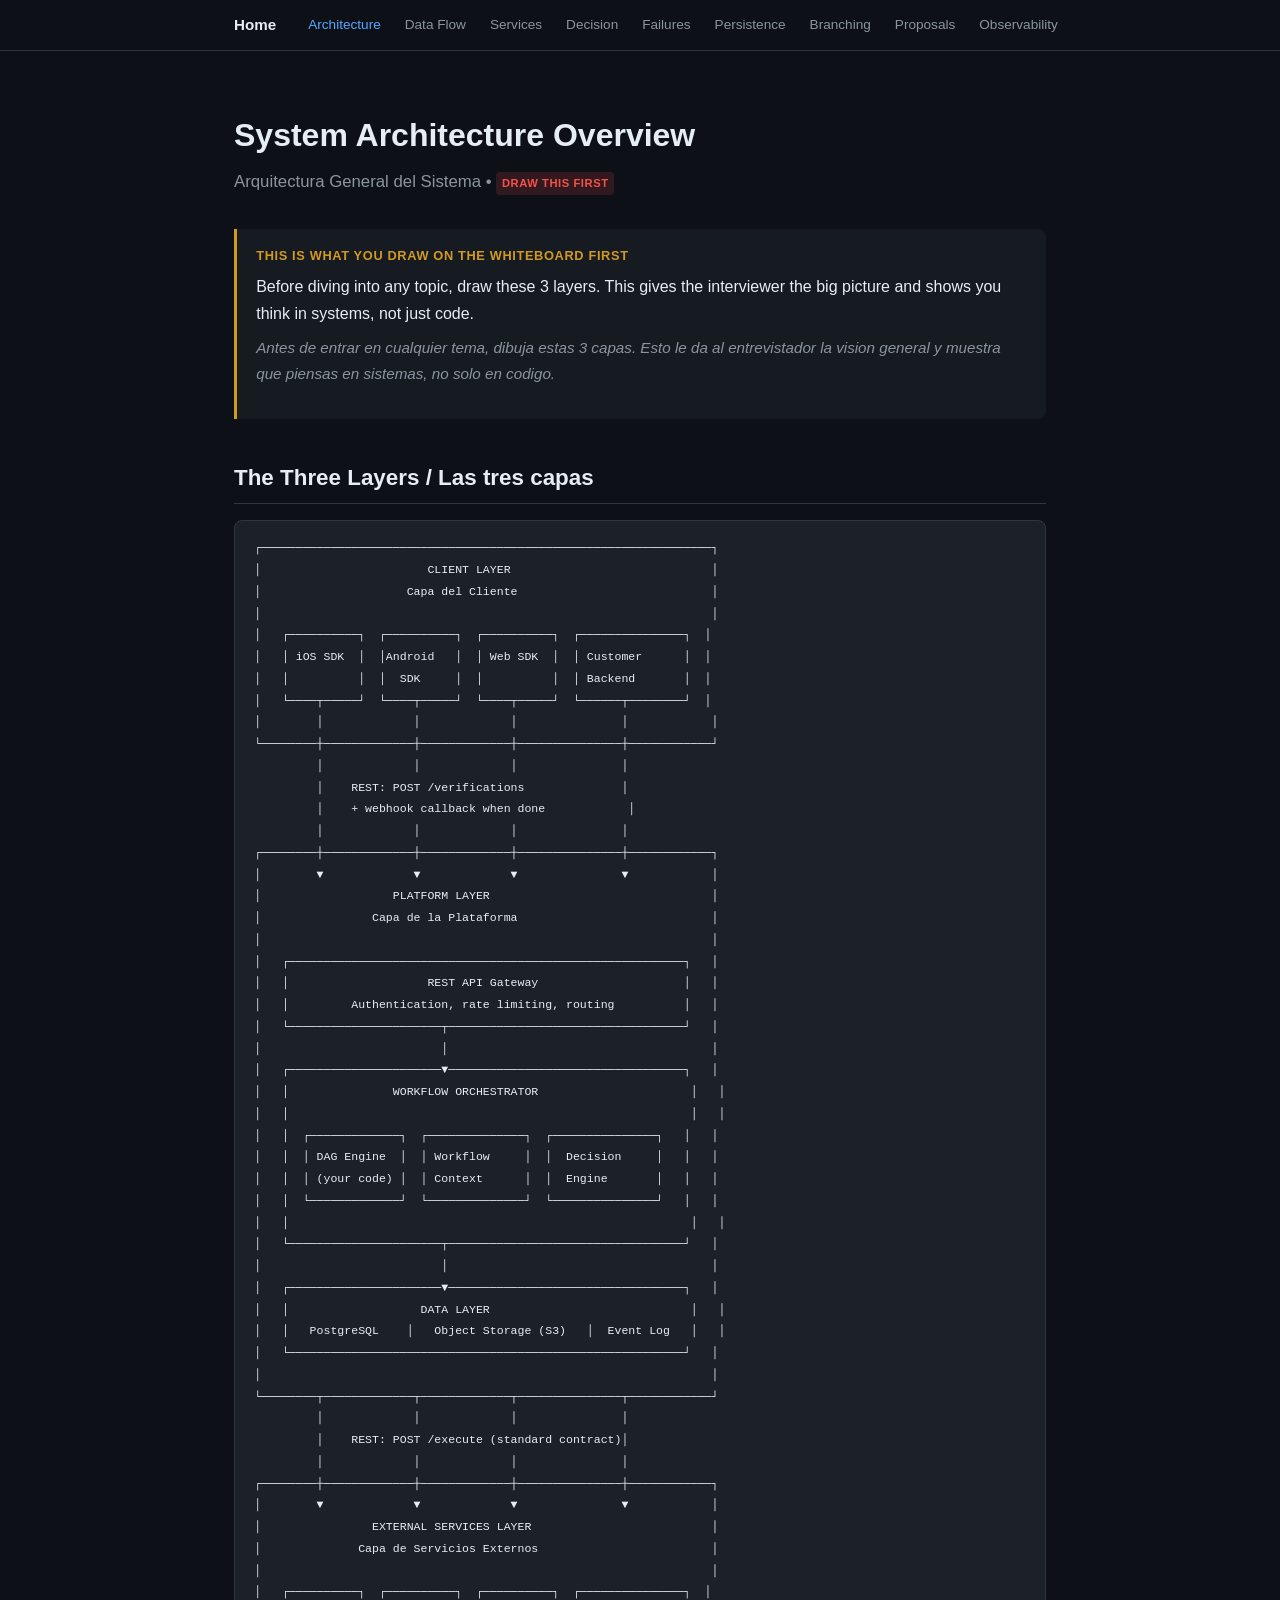
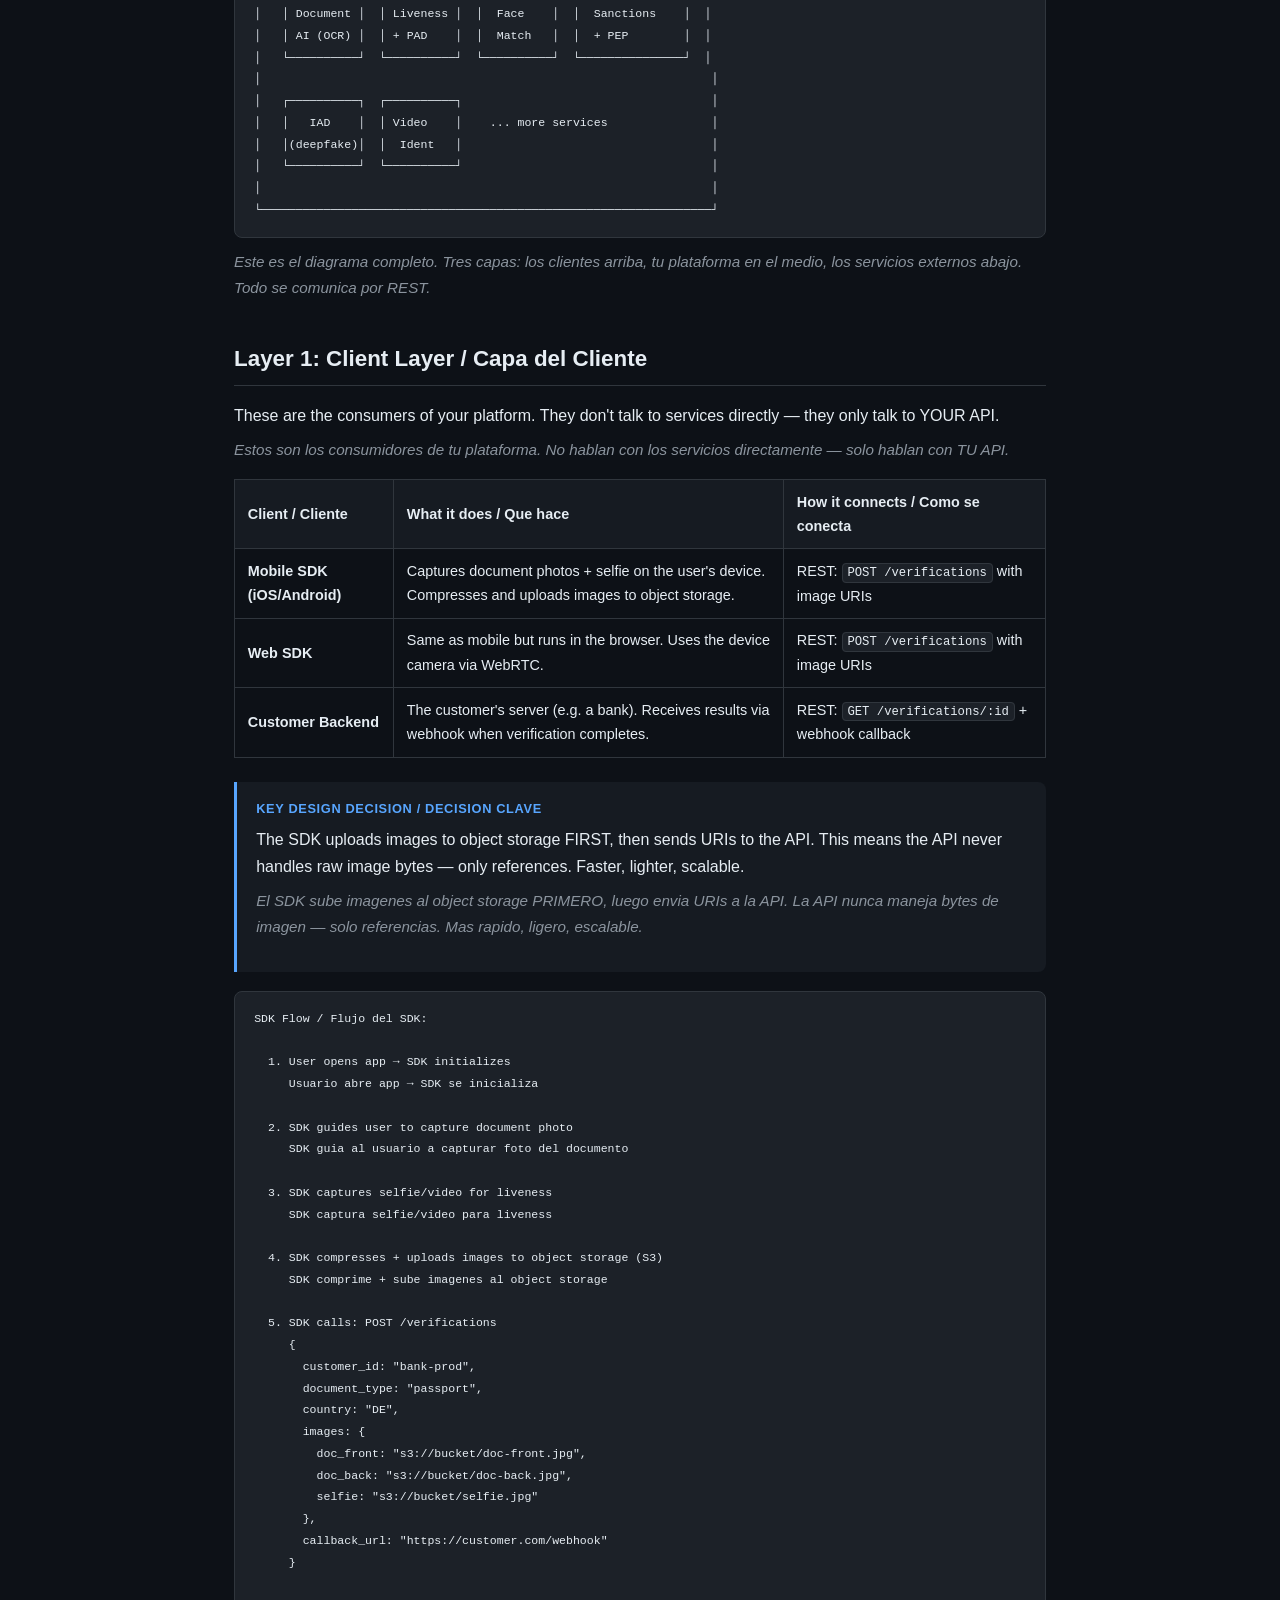
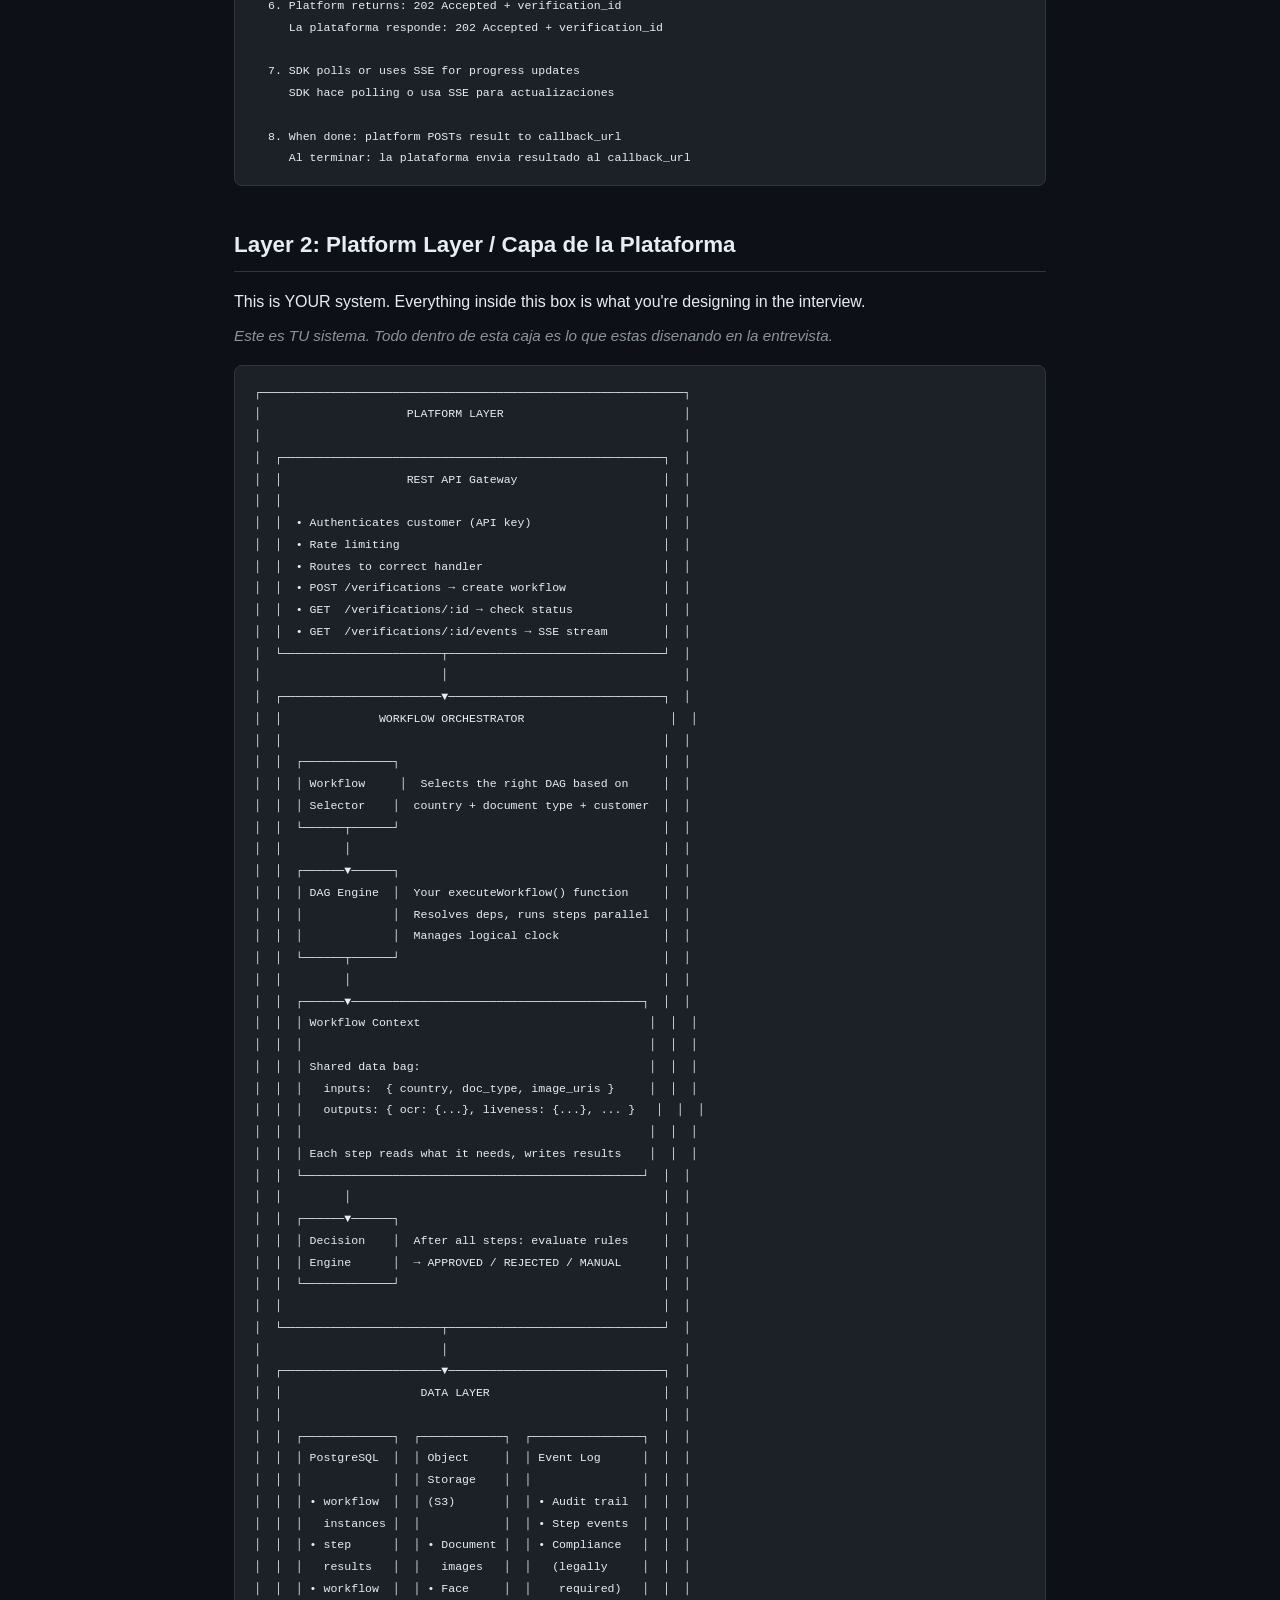
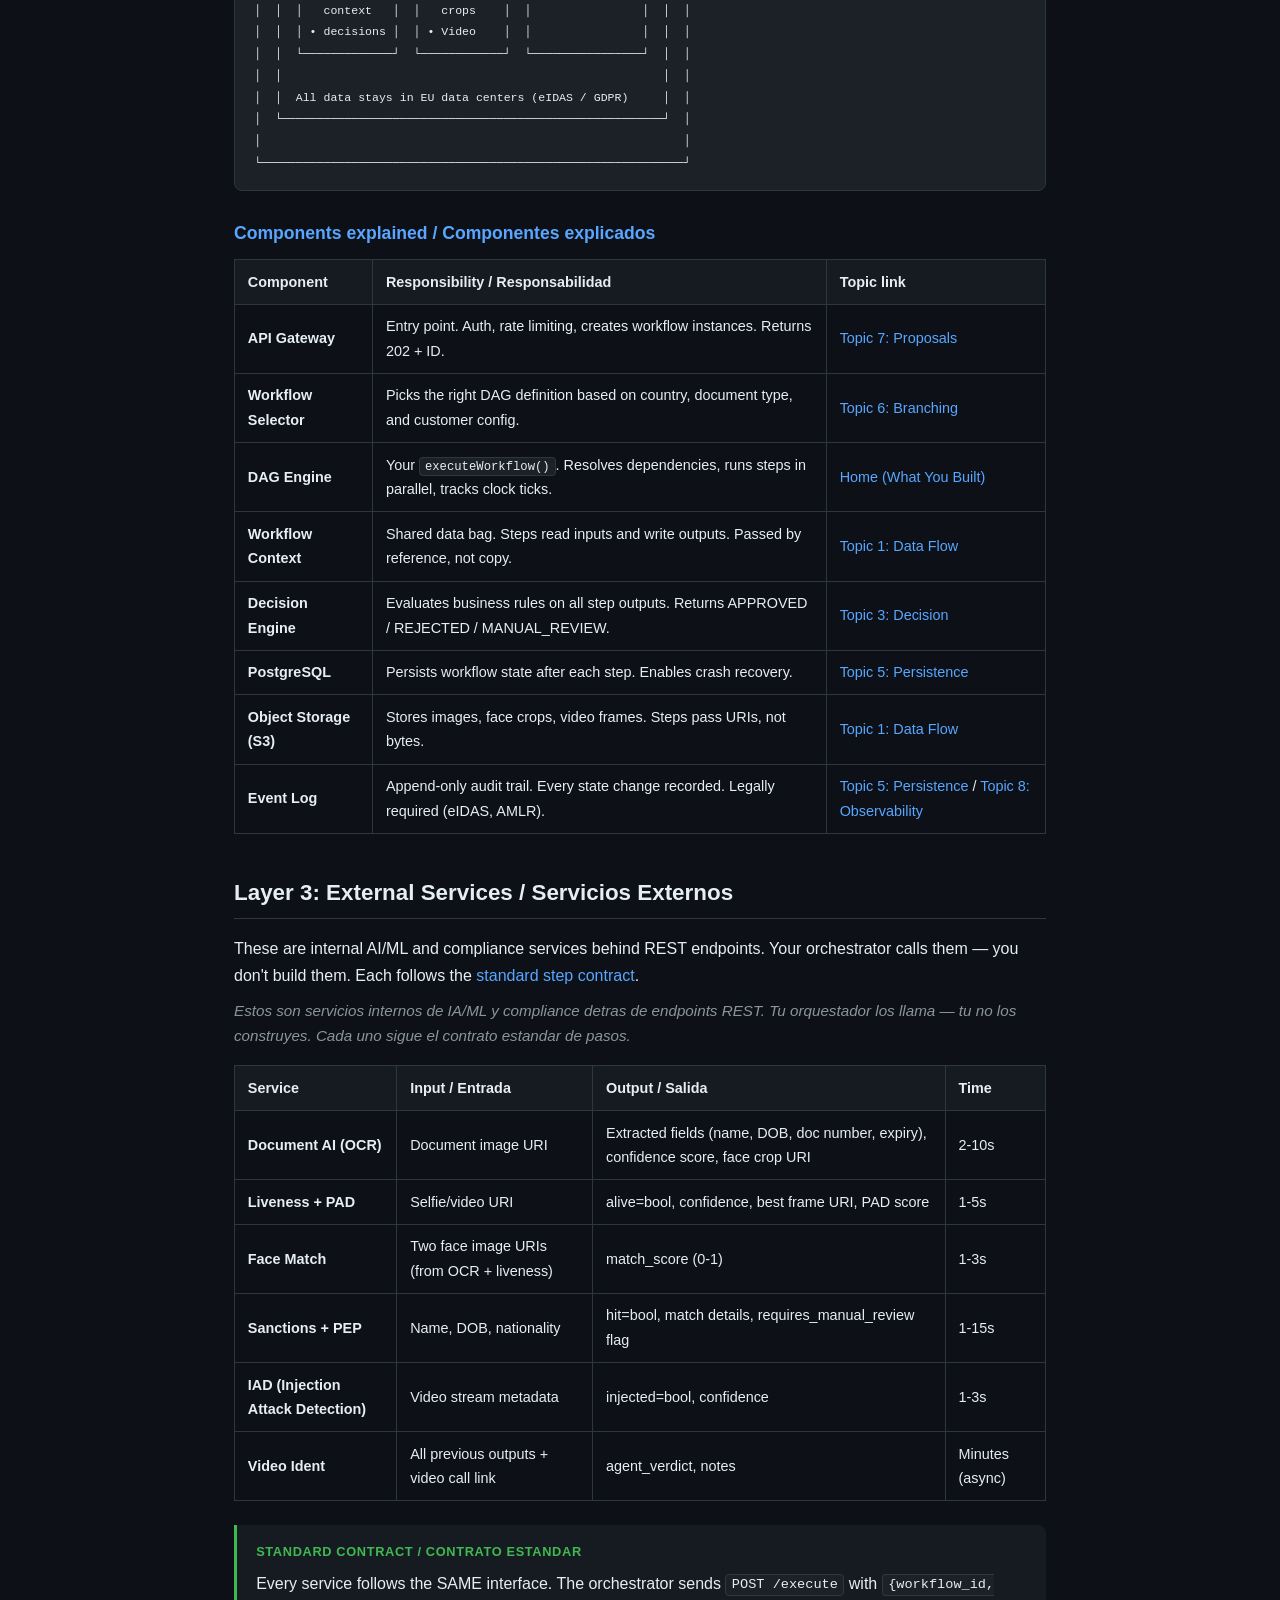
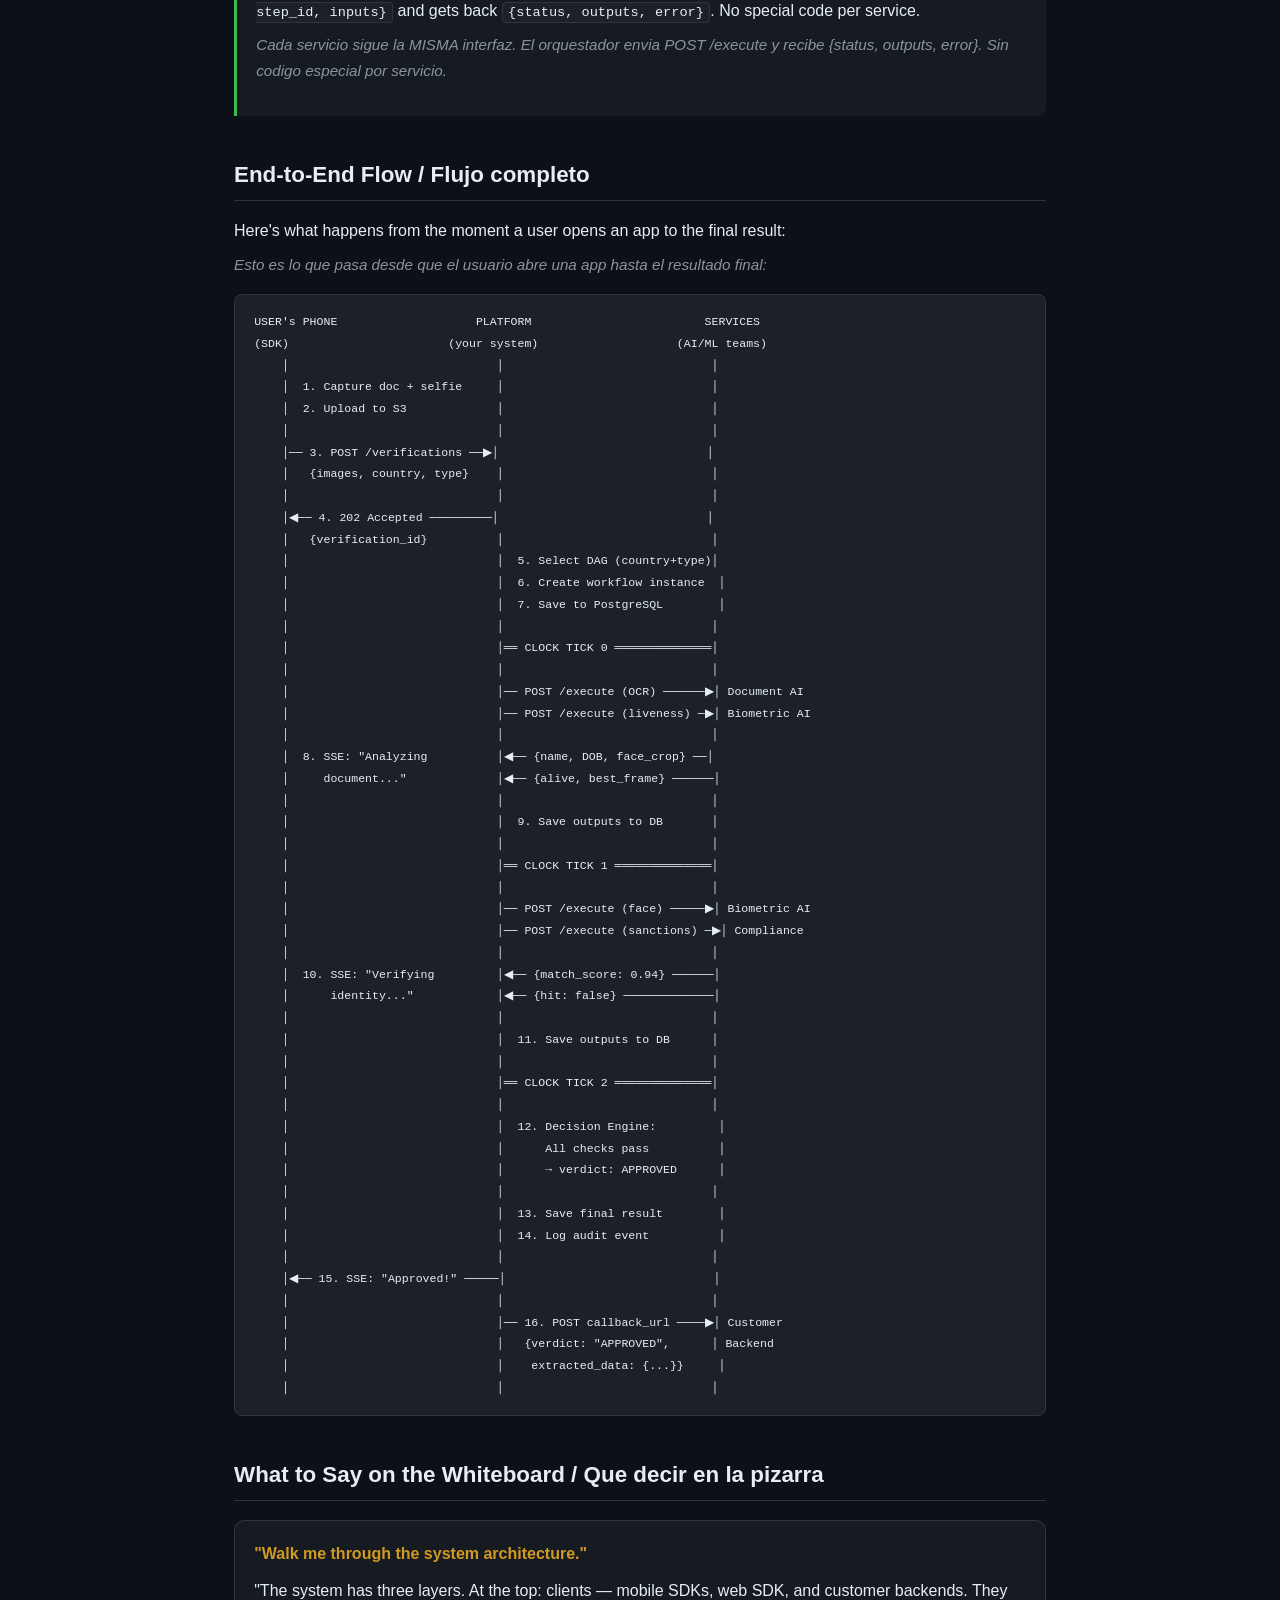
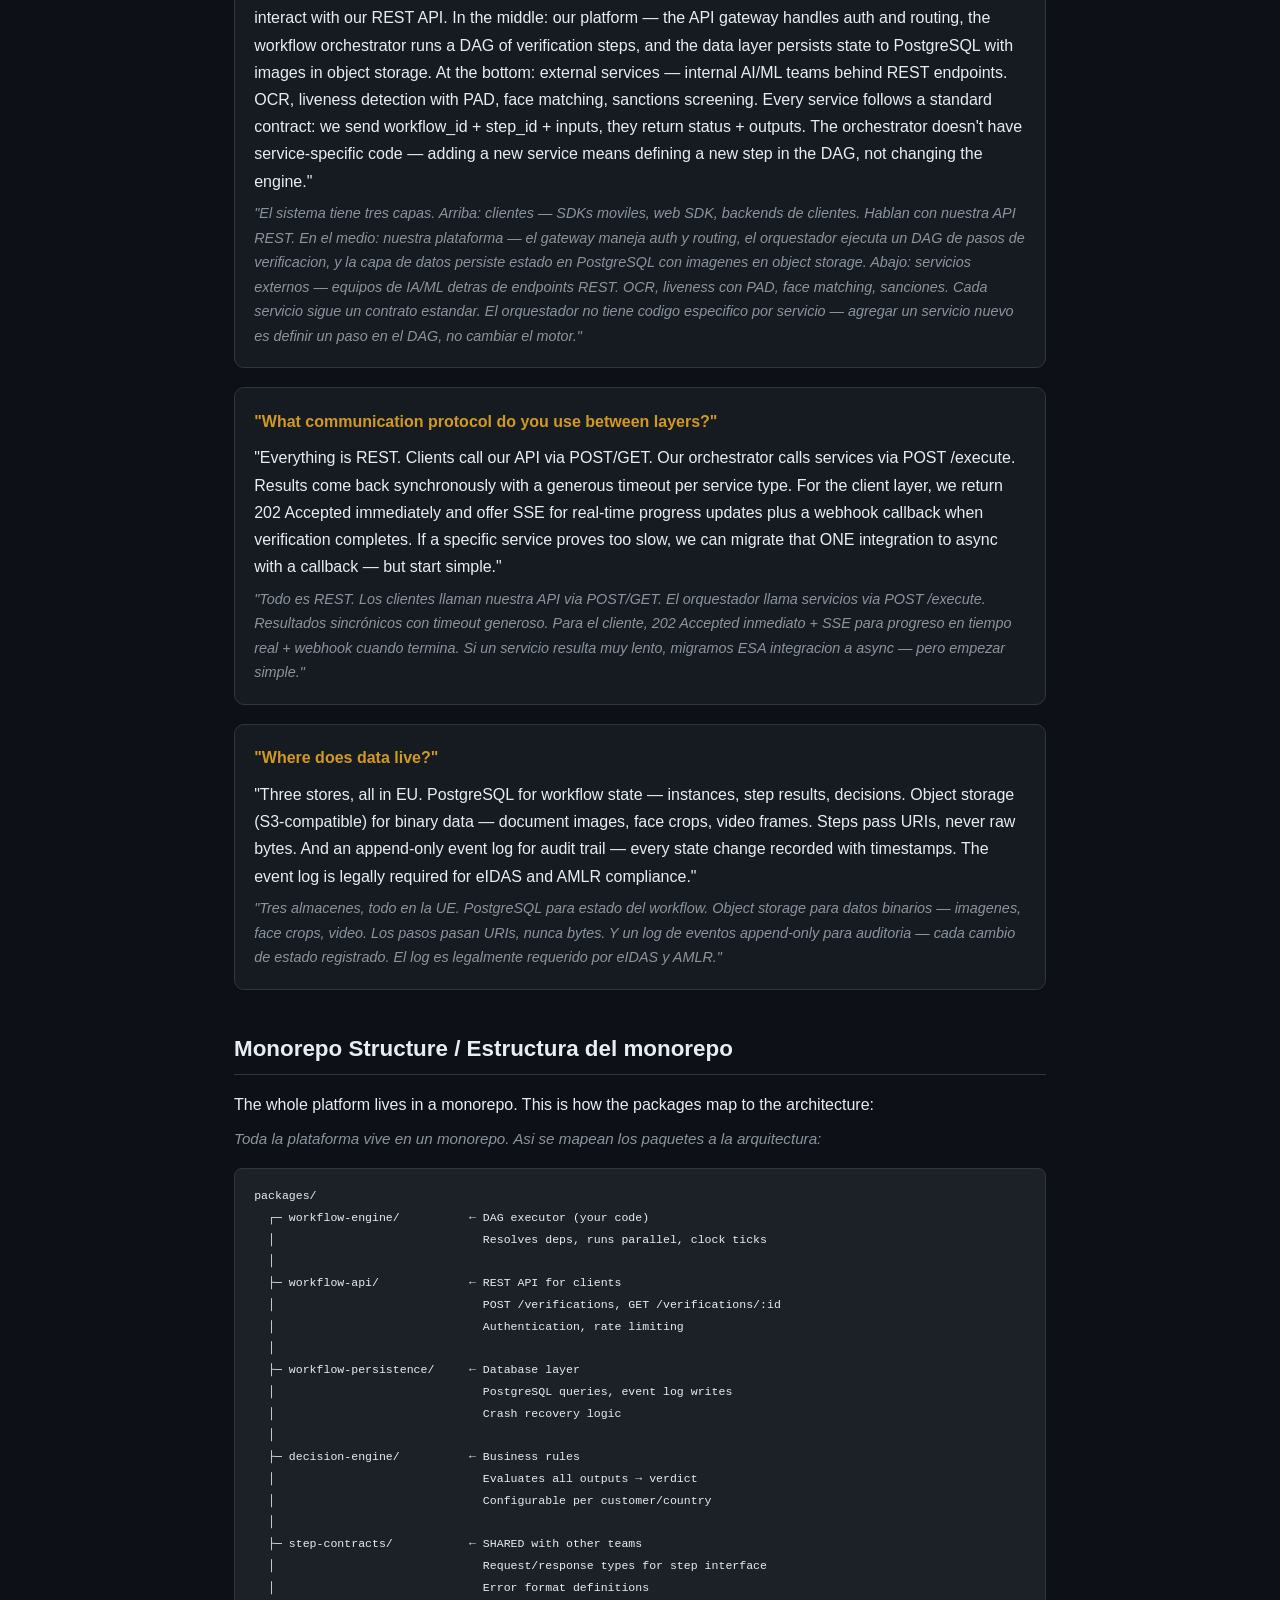
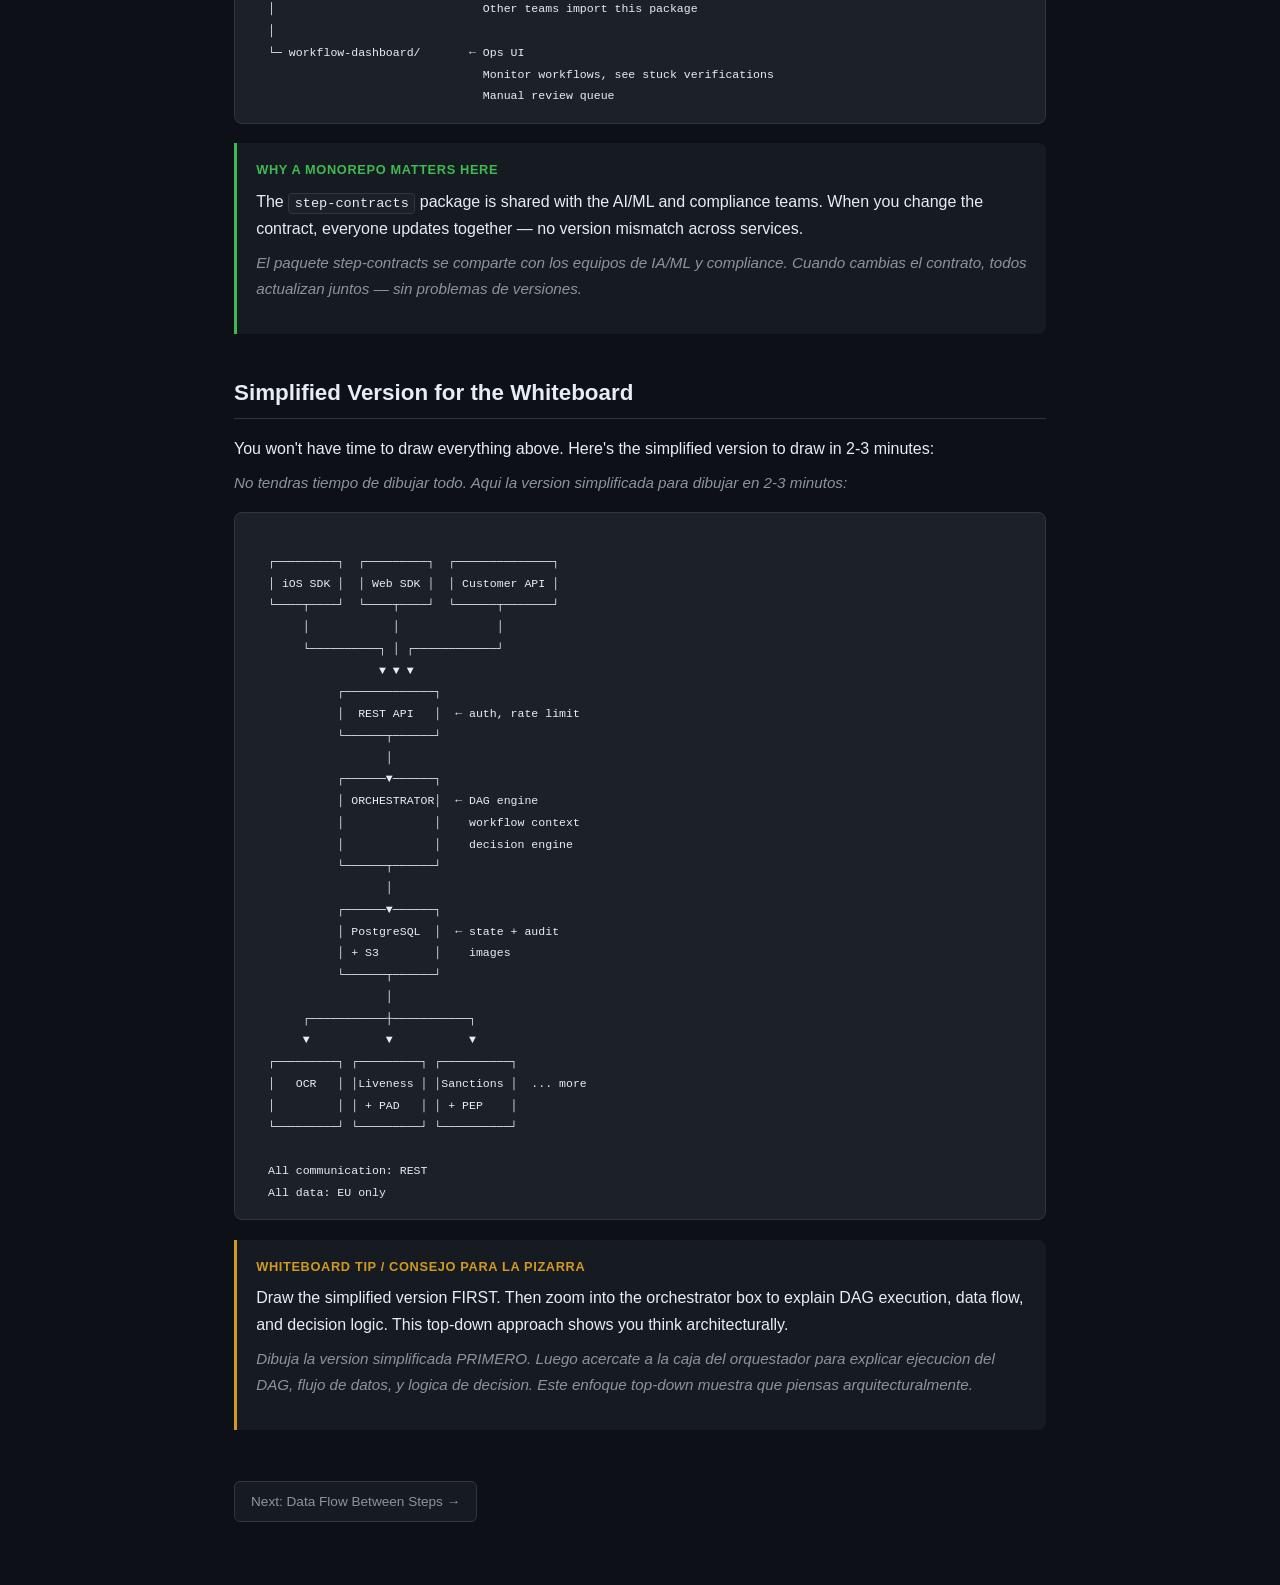
==== architecture.html @ 63bf3f3c "architecture" ====
<!DOCTYPE html>
<html lang="en">
<head>
  <meta charset="UTF-8">
  <meta name="viewport" content="width=device-width, initial-scale=1.0">
  <title>System Architecture — Interview Prep</title>
  <link rel="stylesheet" href="style.css">
</head>
<body>

<nav class="nav">
  <div class="nav-inner">
    <a href="index.html" class="brand">Home</a>
    <a href="architecture.html" class="active">Architecture</a>
    <a href="topic-1.html">Data Flow</a>
    <a href="topic-2.html">Services</a>
    <a href="topic-3.html">Decision</a>
    <a href="topic-4.html">Failures</a>
    <a href="topic-5.html">Persistence</a>
    <a href="topic-6.html">Branching</a>
    <a href="topic-7.html">Proposals</a>
    <a href="topic-8.html">Observability</a>
    <a href="topic-9.html">HTTP &amp; Comms</a>
  </div>
</nav>

<div class="container">

  <h1>System Architecture Overview</h1>
  <p class="subtitle">Arquitectura General del Sistema &bull; <span class="tag tag-high">Draw This First</span></p>

  <div class="callout warn">
    <div class="label">This is what you draw on the whiteboard FIRST</div>
    <p>Before diving into any topic, draw these 3 layers. This gives the interviewer the big picture and shows you think in systems, not just code.</p>
    <p class="es">Antes de entrar en cualquier tema, dibuja estas 3 capas. Esto le da al entrevistador la vision general y muestra que piensas en sistemas, no solo en codigo.</p>
  </div>

  <!-- ============ THE 3 LAYERS ============ -->
  <h2>The Three Layers / Las tres capas</h2>

<pre><code>┌─────────────────────────────────────────────────────────────────┐
│                        CLIENT LAYER                             │
│                     Capa del Cliente                            │
│                                                                 │
│   ┌──────────┐  ┌──────────┐  ┌──────────┐  ┌───────────────┐  │
│   │ iOS SDK  │  │Android   │  │ Web SDK  │  │ Customer      │  │
│   │          │  │  SDK     │  │          │  │ Backend       │  │
│   └────┬─────┘  └────┬─────┘  └────┬─────┘  └──────┬────────┘  │
│        │             │             │               │            │
└────────┼─────────────┼─────────────┼───────────────┼────────────┘
         │             │             │               │
         │    REST: POST /verifications              │
         │    + webhook callback when done            │
         │             │             │               │
┌────────┼─────────────┼─────────────┼───────────────┼────────────┐
│        ▼             ▼             ▼               ▼            │
│                   PLATFORM LAYER                                │
│                Capa de la Plataforma                            │
│                                                                 │
│   ┌─────────────────────────────────────────────────────────┐   │
│   │                    REST API Gateway                     │   │
│   │         Authentication, rate limiting, routing          │   │
│   └──────────────────────┬──────────────────────────────────┘   │
│                          │                                      │
│   ┌──────────────────────▼──────────────────────────────────┐   │
│   │               WORKFLOW ORCHESTRATOR                      │   │
│   │                                                          │   │
│   │  ┌─────────────┐  ┌──────────────┐  ┌───────────────┐   │   │
│   │  │ DAG Engine  │  │ Workflow     │  │  Decision     │   │   │
│   │  │ (your code) │  │ Context      │  │  Engine       │   │   │
│   │  └─────────────┘  └──────────────┘  └───────────────┘   │   │
│   │                                                          │   │
│   └──────────────────────┬──────────────────────────────────┘   │
│                          │                                      │
│   ┌──────────────────────▼──────────────────────────────────┐   │
│   │                   DATA LAYER                             │   │
│   │   PostgreSQL    │   Object Storage (S3)   │  Event Log   │   │
│   └─────────────────────────────────────────────────────────┘   │
│                                                                 │
└────────┬─────────────┬─────────────┬───────────────┬────────────┘
         │             │             │               │
         │    REST: POST /execute (standard contract)│
         │             │             │               │
┌────────┼─────────────┼─────────────┼───────────────┼────────────┐
│        ▼             ▼             ▼               ▼            │
│                EXTERNAL SERVICES LAYER                          │
│              Capa de Servicios Externos                         │
│                                                                 │
│   ┌──────────┐  ┌──────────┐  ┌──────────┐  ┌───────────────┐  │
│   │ Document │  │ Liveness │  │  Face    │  │  Sanctions    │  │
│   │ AI (OCR) │  │ + PAD    │  │  Match   │  │  + PEP        │  │
│   └──────────┘  └──────────┘  └──────────┘  └───────────────┘  │
│                                                                 │
│   ┌──────────┐  ┌──────────┐                                    │
│   │   IAD    │  │ Video    │    ... more services               │
│   │(deepfake)│  │  Ident   │                                    │
│   └──────────┘  └──────────┘                                    │
│                                                                 │
└─────────────────────────────────────────────────────────────────┘</code></pre>

  <p class="es">Este es el diagrama completo. Tres capas: los clientes arriba, tu plataforma en el medio, los servicios externos abajo. Todo se comunica por REST.</p>

  <!-- ============ CLIENT LAYER ============ -->
  <h2>Layer 1: Client Layer / Capa del Cliente</h2>

  <p>These are the consumers of your platform. They don't talk to services directly — they only talk to YOUR API.</p>
  <p class="es">Estos son los consumidores de tu plataforma. No hablan con los servicios directamente — solo hablan con TU API.</p>

  <table>
    <tr><th>Client / Cliente</th><th>What it does / Que hace</th><th>How it connects / Como se conecta</th></tr>
    <tr>
      <td><strong>Mobile SDK (iOS/Android)</strong></td>
      <td>Captures document photos + selfie on the user's device. Compresses and uploads images to object storage.</td>
      <td>REST: <code>POST /verifications</code> with image URIs</td>
    </tr>
    <tr>
      <td><strong>Web SDK</strong></td>
      <td>Same as mobile but runs in the browser. Uses the device camera via WebRTC.</td>
      <td>REST: <code>POST /verifications</code> with image URIs</td>
    </tr>
    <tr>
      <td><strong>Customer Backend</strong></td>
      <td>The customer's server (e.g. a bank). Receives results via webhook when verification completes.</td>
      <td>REST: <code>GET /verifications/:id</code> + webhook callback</td>
    </tr>
  </table>

  <div class="callout">
    <div class="label">Key design decision / Decision clave</div>
    <p>The SDK uploads images to object storage FIRST, then sends URIs to the API. This means the API never handles raw image bytes — only references. Faster, lighter, scalable.</p>
    <p class="es">El SDK sube imagenes al object storage PRIMERO, luego envia URIs a la API. La API nunca maneja bytes de imagen — solo referencias. Mas rapido, ligero, escalable.</p>
  </div>

<pre><code>SDK Flow / Flujo del SDK:

  1. User opens app → SDK initializes
     Usuario abre app → SDK se inicializa

  2. SDK guides user to capture document photo
     SDK guia al usuario a capturar foto del documento

  3. SDK captures selfie/video for liveness
     SDK captura selfie/video para liveness

  4. SDK compresses + uploads images to object storage (S3)
     SDK comprime + sube imagenes al object storage

  5. SDK calls: POST /verifications
     {
       customer_id: "bank-prod",
       document_type: "passport",
       country: "DE",
       images: {
         doc_front: "s3://bucket/doc-front.jpg",
         doc_back: "s3://bucket/doc-back.jpg",
         selfie: "s3://bucket/selfie.jpg"
       },
       callback_url: "https://customer.com/webhook"
     }

  6. Platform returns: 202 Accepted + verification_id
     La plataforma responde: 202 Accepted + verification_id

  7. SDK polls or uses SSE for progress updates
     SDK hace polling o usa SSE para actualizaciones

  8. When done: platform POSTs result to callback_url
     Al terminar: la plataforma envia resultado al callback_url</code></pre>

  <!-- ============ PLATFORM LAYER ============ -->
  <h2>Layer 2: Platform Layer / Capa de la Plataforma</h2>

  <p>This is YOUR system. Everything inside this box is what you're designing in the interview.</p>
  <p class="es">Este es TU sistema. Todo dentro de esta caja es lo que estas disenando en la entrevista.</p>

<pre><code>┌─────────────────────────────────────────────────────────────┐
│                     PLATFORM LAYER                          │
│                                                             │
│  ┌───────────────────────────────────────────────────────┐  │
│  │                  REST API Gateway                     │  │
│  │                                                       │  │
│  │  • Authenticates customer (API key)                   │  │
│  │  • Rate limiting                                      │  │
│  │  • Routes to correct handler                          │  │
│  │  • POST /verifications → create workflow              │  │
│  │  • GET  /verifications/:id → check status             │  │
│  │  • GET  /verifications/:id/events → SSE stream        │  │
│  └───────────────────────┬───────────────────────────────┘  │
│                          │                                  │
│  ┌───────────────────────▼───────────────────────────────┐  │
│  │              WORKFLOW ORCHESTRATOR                     │  │
│  │                                                       │  │
│  │  ┌─────────────┐                                      │  │
│  │  │ Workflow     │  Selects the right DAG based on     │  │
│  │  │ Selector    │  country + document type + customer  │  │
│  │  └──────┬──────┘                                      │  │
│  │         │                                             │  │
│  │  ┌──────▼──────┐                                      │  │
│  │  │ DAG Engine  │  Your executeWorkflow() function     │  │
│  │  │             │  Resolves deps, runs steps parallel  │  │
│  │  │             │  Manages logical clock               │  │
│  │  └──────┬──────┘                                      │  │
│  │         │                                             │  │
│  │  ┌──────▼──────────────────────────────────────────┐  │  │
│  │  │ Workflow Context                                 │  │  │
│  │  │                                                  │  │  │
│  │  │ Shared data bag:                                 │  │  │
│  │  │   inputs:  { country, doc_type, image_uris }     │  │  │
│  │  │   outputs: { ocr: {...}, liveness: {...}, ... }   │  │  │
│  │  │                                                  │  │  │
│  │  │ Each step reads what it needs, writes results    │  │  │
│  │  └─────────────────────────────────────────────────┘  │  │
│  │         │                                             │  │
│  │  ┌──────▼──────┐                                      │  │
│  │  │ Decision    │  After all steps: evaluate rules     │  │
│  │  │ Engine      │  → APPROVED / REJECTED / MANUAL      │  │
│  │  └─────────────┘                                      │  │
│  │                                                       │  │
│  └───────────────────────┬───────────────────────────────┘  │
│                          │                                  │
│  ┌───────────────────────▼───────────────────────────────┐  │
│  │                    DATA LAYER                         │  │
│  │                                                       │  │
│  │  ┌─────────────┐  ┌────────────┐  ┌────────────────┐  │  │
│  │  │ PostgreSQL  │  │ Object     │  │ Event Log      │  │  │
│  │  │             │  │ Storage    │  │                │  │  │
│  │  │ • workflow  │  │ (S3)       │  │ • Audit trail  │  │  │
│  │  │   instances │  │            │  │ • Step events  │  │  │
│  │  │ • step      │  │ • Document │  │ • Compliance   │  │  │
│  │  │   results   │  │   images   │  │   (legally     │  │  │
│  │  │ • workflow  │  │ • Face     │  │    required)   │  │  │
│  │  │   context   │  │   crops    │  │                │  │  │
│  │  │ • decisions │  │ • Video    │  │                │  │  │
│  │  └─────────────┘  └────────────┘  └────────────────┘  │  │
│  │                                                       │  │
│  │  All data stays in EU data centers (eIDAS / GDPR)     │  │
│  └───────────────────────────────────────────────────────┘  │
│                                                             │
└─────────────────────────────────────────────────────────────┘</code></pre>

  <h3>Components explained / Componentes explicados</h3>

  <table>
    <tr><th>Component</th><th>Responsibility / Responsabilidad</th><th>Topic link</th></tr>
    <tr>
      <td><strong>API Gateway</strong></td>
      <td>Entry point. Auth, rate limiting, creates workflow instances. Returns 202 + ID.</td>
      <td><a href="topic-7.html">Topic 7: Proposals</a></td>
    </tr>
    <tr>
      <td><strong>Workflow Selector</strong></td>
      <td>Picks the right DAG definition based on country, document type, and customer config.</td>
      <td><a href="topic-6.html">Topic 6: Branching</a></td>
    </tr>
    <tr>
      <td><strong>DAG Engine</strong></td>
      <td>Your <code>executeWorkflow()</code>. Resolves dependencies, runs steps in parallel, tracks clock ticks.</td>
      <td><a href="index.html">Home (What You Built)</a></td>
    </tr>
    <tr>
      <td><strong>Workflow Context</strong></td>
      <td>Shared data bag. Steps read inputs and write outputs. Passed by reference, not copy.</td>
      <td><a href="topic-1.html">Topic 1: Data Flow</a></td>
    </tr>
    <tr>
      <td><strong>Decision Engine</strong></td>
      <td>Evaluates business rules on all step outputs. Returns APPROVED / REJECTED / MANUAL_REVIEW.</td>
      <td><a href="topic-3.html">Topic 3: Decision</a></td>
    </tr>
    <tr>
      <td><strong>PostgreSQL</strong></td>
      <td>Persists workflow state after each step. Enables crash recovery.</td>
      <td><a href="topic-5.html">Topic 5: Persistence</a></td>
    </tr>
    <tr>
      <td><strong>Object Storage (S3)</strong></td>
      <td>Stores images, face crops, video frames. Steps pass URIs, not bytes.</td>
      <td><a href="topic-1.html">Topic 1: Data Flow</a></td>
    </tr>
    <tr>
      <td><strong>Event Log</strong></td>
      <td>Append-only audit trail. Every state change recorded. Legally required (eIDAS, AMLR).</td>
      <td><a href="topic-5.html">Topic 5: Persistence</a> / <a href="topic-8.html">Topic 8: Observability</a></td>
    </tr>
  </table>

  <!-- ============ EXTERNAL SERVICES ============ -->
  <h2>Layer 3: External Services / Servicios Externos</h2>

  <p>These are internal AI/ML and compliance services behind REST endpoints. Your orchestrator calls them — you don't build them. Each follows the <a href="topic-7.html">standard step contract</a>.</p>
  <p class="es">Estos son servicios internos de IA/ML y compliance detras de endpoints REST. Tu orquestador los llama — tu no los construyes. Cada uno sigue el contrato estandar de pasos.</p>

  <table>
    <tr><th>Service</th><th>Input / Entrada</th><th>Output / Salida</th><th>Time</th></tr>
    <tr>
      <td><strong>Document AI (OCR)</strong></td>
      <td>Document image URI</td>
      <td>Extracted fields (name, DOB, doc number, expiry), confidence score, face crop URI</td>
      <td>2-10s</td>
    </tr>
    <tr>
      <td><strong>Liveness + PAD</strong></td>
      <td>Selfie/video URI</td>
      <td>alive=bool, confidence, best frame URI, PAD score</td>
      <td>1-5s</td>
    </tr>
    <tr>
      <td><strong>Face Match</strong></td>
      <td>Two face image URIs (from OCR + liveness)</td>
      <td>match_score (0-1)</td>
      <td>1-3s</td>
    </tr>
    <tr>
      <td><strong>Sanctions + PEP</strong></td>
      <td>Name, DOB, nationality</td>
      <td>hit=bool, match details, requires_manual_review flag</td>
      <td>1-15s</td>
    </tr>
    <tr>
      <td><strong>IAD (Injection Attack Detection)</strong></td>
      <td>Video stream metadata</td>
      <td>injected=bool, confidence</td>
      <td>1-3s</td>
    </tr>
    <tr>
      <td><strong>Video Ident</strong></td>
      <td>All previous outputs + video call link</td>
      <td>agent_verdict, notes</td>
      <td>Minutes (async)</td>
    </tr>
  </table>

  <div class="callout success">
    <div class="label">Standard contract / Contrato estandar</div>
    <p>Every service follows the SAME interface. The orchestrator sends <code>POST /execute</code> with <code>{workflow_id, step_id, inputs}</code> and gets back <code>{status, outputs, error}</code>. No special code per service.</p>
    <p class="es">Cada servicio sigue la MISMA interfaz. El orquestador envia POST /execute y recibe {status, outputs, error}. Sin codigo especial por servicio.</p>
  </div>

  <!-- ============ END-TO-END FLOW ============ -->
  <h2>End-to-End Flow / Flujo completo</h2>

  <p>Here's what happens from the moment a user opens an app to the final result:</p>
  <p class="es">Esto es lo que pasa desde que el usuario abre una app hasta el resultado final:</p>

<pre><code>USER's PHONE                    PLATFORM                         SERVICES
(SDK)                       (your system)                    (AI/ML teams)
    │                              │                              │
    │  1. Capture doc + selfie     │                              │
    │  2. Upload to S3             │                              │
    │                              │                              │
    │── 3. POST /verifications ──▶│                              │
    │   {images, country, type}    │                              │
    │                              │                              │
    │◀── 4. 202 Accepted ─────────│                              │
    │   {verification_id}          │                              │
    │                              │  5. Select DAG (country+type)│
    │                              │  6. Create workflow instance  │
    │                              │  7. Save to PostgreSQL        │
    │                              │                              │
    │                              │══ CLOCK TICK 0 ══════════════│
    │                              │                              │
    │                              │── POST /execute (OCR) ──────▶│ Document AI
    │                              │── POST /execute (liveness) ─▶│ Biometric AI
    │                              │                              │
    │  8. SSE: "Analyzing          │◀── {name, DOB, face_crop} ──│
    │     document..."             │◀── {alive, best_frame} ──────│
    │                              │                              │
    │                              │  9. Save outputs to DB       │
    │                              │                              │
    │                              │══ CLOCK TICK 1 ══════════════│
    │                              │                              │
    │                              │── POST /execute (face) ─────▶│ Biometric AI
    │                              │── POST /execute (sanctions) ─▶│ Compliance
    │                              │                              │
    │  10. SSE: "Verifying         │◀── {match_score: 0.94} ──────│
    │      identity..."            │◀── {hit: false} ─────────────│
    │                              │                              │
    │                              │  11. Save outputs to DB      │
    │                              │                              │
    │                              │══ CLOCK TICK 2 ══════════════│
    │                              │                              │
    │                              │  12. Decision Engine:         │
    │                              │      All checks pass          │
    │                              │      → verdict: APPROVED      │
    │                              │                              │
    │                              │  13. Save final result        │
    │                              │  14. Log audit event          │
    │                              │                              │
    │◀── 15. SSE: "Approved!" ─────│                              │
    │                              │                              │
    │                              │── 16. POST callback_url ────▶│ Customer
    │                              │   {verdict: "APPROVED",      │ Backend
    │                              │    extracted_data: {...}}     │
    │                              │                              │</code></pre>

  <!-- ============ WHAT TO SAY ============ -->
  <h2>What to Say on the Whiteboard / Que decir en la pizarra</h2>

  <div class="qa">
    <div class="question">"Walk me through the system architecture."</div>
    <div class="answer">"The system has three layers. At the top: clients — mobile SDKs, web SDK, and customer backends. They interact with our REST API. In the middle: our platform — the API gateway handles auth and routing, the workflow orchestrator runs a DAG of verification steps, and the data layer persists state to PostgreSQL with images in object storage. At the bottom: external services — internal AI/ML teams behind REST endpoints. OCR, liveness detection with PAD, face matching, sanctions screening. Every service follows a standard contract: we send workflow_id + step_id + inputs, they return status + outputs. The orchestrator doesn't have service-specific code — adding a new service means defining a new step in the DAG, not changing the engine."</div>
    <div class="answer-es">"El sistema tiene tres capas. Arriba: clientes — SDKs moviles, web SDK, backends de clientes. Hablan con nuestra API REST. En el medio: nuestra plataforma — el gateway maneja auth y routing, el orquestador ejecuta un DAG de pasos de verificacion, y la capa de datos persiste estado en PostgreSQL con imagenes en object storage. Abajo: servicios externos — equipos de IA/ML detras de endpoints REST. OCR, liveness con PAD, face matching, sanciones. Cada servicio sigue un contrato estandar. El orquestador no tiene codigo especifico por servicio — agregar un servicio nuevo es definir un paso en el DAG, no cambiar el motor."</div>
  </div>

  <div class="qa">
    <div class="question">"What communication protocol do you use between layers?"</div>
    <div class="answer">"Everything is REST. Clients call our API via POST/GET. Our orchestrator calls services via POST /execute. Results come back synchronously with a generous timeout per service type. For the client layer, we return 202 Accepted immediately and offer SSE for real-time progress updates plus a webhook callback when verification completes. If a specific service proves too slow, we can migrate that ONE integration to async with a callback — but start simple."</div>
    <div class="answer-es">"Todo es REST. Los clientes llaman nuestra API via POST/GET. El orquestador llama servicios via POST /execute. Resultados sincrónicos con timeout generoso. Para el cliente, 202 Accepted inmediato + SSE para progreso en tiempo real + webhook cuando termina. Si un servicio resulta muy lento, migramos ESA integracion a async — pero empezar simple."</div>
  </div>

  <div class="qa">
    <div class="question">"Where does data live?"</div>
    <div class="answer">"Three stores, all in EU. PostgreSQL for workflow state — instances, step results, decisions. Object storage (S3-compatible) for binary data — document images, face crops, video frames. Steps pass URIs, never raw bytes. And an append-only event log for audit trail — every state change recorded with timestamps. The event log is legally required for eIDAS and AMLR compliance."</div>
    <div class="answer-es">"Tres almacenes, todo en la UE. PostgreSQL para estado del workflow. Object storage para datos binarios — imagenes, face crops, video. Los pasos pasan URIs, nunca bytes. Y un log de eventos append-only para auditoria — cada cambio de estado registrado. El log es legalmente requerido por eIDAS y AMLR."</div>
  </div>

  <!-- ============ MONOREPO ============ -->
  <h2>Monorepo Structure / Estructura del monorepo</h2>

  <p>The whole platform lives in a monorepo. This is how the packages map to the architecture:</p>
  <p class="es">Toda la plataforma vive en un monorepo. Asi se mapean los paquetes a la arquitectura:</p>

<pre><code>packages/
  ┌─ workflow-engine/          ← DAG executor (your code)
  │                              Resolves deps, runs parallel, clock ticks
  │
  ├─ workflow-api/             ← REST API for clients
  │                              POST /verifications, GET /verifications/:id
  │                              Authentication, rate limiting
  │
  ├─ workflow-persistence/     ← Database layer
  │                              PostgreSQL queries, event log writes
  │                              Crash recovery logic
  │
  ├─ decision-engine/          ← Business rules
  │                              Evaluates all outputs → verdict
  │                              Configurable per customer/country
  │
  ├─ step-contracts/           ← SHARED with other teams
  │                              Request/response types for step interface
  │                              Error format definitions
  │                              Other teams import this package
  │
  └─ workflow-dashboard/       ← Ops UI
                                 Monitor workflows, see stuck verifications
                                 Manual review queue</code></pre>

  <div class="callout success">
    <div class="label">Why a monorepo matters here</div>
    <p>The <code>step-contracts</code> package is shared with the AI/ML and compliance teams. When you change the contract, everyone updates together — no version mismatch across services.</p>
    <p class="es">El paquete step-contracts se comparte con los equipos de IA/ML y compliance. Cuando cambias el contrato, todos actualizan juntos — sin problemas de versiones.</p>
  </div>

  <!-- ============ SIMPLIFIED WHITEBOARD VERSION ============ -->
  <h2>Simplified Version for the Whiteboard</h2>

  <p>You won't have time to draw everything above. Here's the simplified version to draw in 2-3 minutes:</p>
  <p class="es">No tendras tiempo de dibujar todo. Aqui la version simplificada para dibujar en 2-3 minutos:</p>

<pre><code>
  ┌─────────┐  ┌─────────┐  ┌──────────────┐
  │ iOS SDK │  │ Web SDK │  │ Customer API │
  └────┬────┘  └────┬────┘  └──────┬───────┘
       │            │              │
       └──────────┐ │ ┌────────────┘
                  ▼ ▼ ▼
            ┌─────────────┐
            │  REST API   │  ← auth, rate limit
            └──────┬──────┘
                   │
            ┌──────▼──────┐
            │ ORCHESTRATOR│  ← DAG engine
            │             │    workflow context
            │             │    decision engine
            └──────┬──────┘
                   │
            ┌──────▼──────┐
            │ PostgreSQL  │  ← state + audit
            │ + S3        │    images
            └──────┬──────┘
                   │
       ┌───────────┼───────────┐
       ▼           ▼           ▼
  ┌─────────┐ ┌─────────┐ ┌──────────┐
  │   OCR   │ │Liveness │ │Sanctions │  ... more
  │         │ │ + PAD   │ │ + PEP    │
  └─────────┘ └─────────┘ └──────────┘

  All communication: REST
  All data: EU only
</code></pre>

  <div class="callout warn">
    <div class="label">Whiteboard tip / Consejo para la pizarra</div>
    <p>Draw the simplified version FIRST. Then zoom into the orchestrator box to explain DAG execution, data flow, and decision logic. This top-down approach shows you think architecturally.</p>
    <p class="es">Dibuja la version simplificada PRIMERO. Luego acercate a la caja del orquestador para explicar ejecucion del DAG, flujo de datos, y logica de decision. Este enfoque top-down muestra que piensas arquitecturalmente.</p>
  </div>

  <a href="topic-1.html" class="back-top">Next: Data Flow Between Steps &rarr;</a>

</div>
</body>
</html>
---- style.css ----
/* ---- Reset & Base ---- */
*, *::before, *::after { box-sizing: border-box; margin: 0; padding: 0; }

:root {
  --bg: #0d1117;
  --surface: #161b22;
  --border: #30363d;
  --text: #e6edf3;
  --text-muted: #8b949e;
  --accent: #58a6ff;
  --accent-hover: #79c0ff;
  --green: #3fb950;
  --orange: #d29922;
  --red: #f85149;
  --purple: #bc8cff;
  --code-bg: #1c2128;
  --tag-high: #f85149;
  --tag-med: #d29922;
  --tag-low: #58a6ff;
}

html { scroll-behavior: smooth; }

body {
  font-family: -apple-system, BlinkMacSystemFont, 'Segoe UI', Helvetica, Arial, sans-serif;
  background: var(--bg);
  color: var(--text);
  line-height: 1.7;
  font-size: 16px;
}

/* ---- Layout ---- */
.container {
  max-width: 860px;
  margin: 0 auto;
  padding: 2rem 1.5rem 4rem;
}

/* ---- Navigation ---- */
.nav {
  position: sticky;
  top: 0;
  background: var(--bg);
  border-bottom: 1px solid var(--border);
  padding: 0.75rem 0;
  z-index: 100;
  margin-bottom: 2rem;
}
.nav-inner {
  max-width: 860px;
  margin: 0 auto;
  padding: 0 1.5rem;
  display: flex;
  align-items: center;
  gap: 1.5rem;
  overflow-x: auto;
}
.nav a {
  color: var(--text-muted);
  text-decoration: none;
  font-size: 0.85rem;
  white-space: nowrap;
  transition: color 0.2s;
}
.nav a:hover, .nav a.active { color: var(--accent); }
.nav .brand {
  color: var(--text);
  font-weight: 700;
  font-size: 0.95rem;
  margin-right: 0.5rem;
}

/* ---- Typography ---- */
h1 {
  font-size: 2rem;
  font-weight: 700;
  margin-bottom: 0.5rem;
  color: var(--text);
  line-height: 1.3;
}
h2 {
  font-size: 1.4rem;
  font-weight: 600;
  margin-top: 2.5rem;
  margin-bottom: 1rem;
  padding-bottom: 0.4rem;
  border-bottom: 1px solid var(--border);
  color: var(--text);
}
h3 {
  font-size: 1.1rem;
  font-weight: 600;
  margin-top: 1.8rem;
  margin-bottom: 0.6rem;
  color: var(--accent);
}

p { margin-bottom: 1rem; }

.subtitle {
  color: var(--text-muted);
  font-size: 1.05rem;
  margin-bottom: 2rem;
}

.es {
  color: var(--text-muted);
  font-style: italic;
  font-size: 0.95rem;
  margin-top: -0.5rem;
  margin-bottom: 1rem;
}

strong { color: var(--text); font-weight: 600; }
em { color: var(--text-muted); }

a { color: var(--accent); text-decoration: none; }
a:hover { color: var(--accent-hover); text-decoration: underline; }

/* ---- Code blocks ---- */
pre {
  background: var(--code-bg);
  border: 1px solid var(--border);
  border-radius: 8px;
  padding: 1rem 1.2rem;
  overflow-x: auto;
  margin-bottom: 1.2rem;
  font-size: 0.85rem;
  line-height: 1.6;
}
code {
  font-family: 'SF Mono', 'Fira Code', 'Consolas', monospace;
  font-size: 0.85em;
}
p code, li code, td code {
  background: var(--code-bg);
  padding: 0.15em 0.4em;
  border-radius: 4px;
  border: 1px solid var(--border);
}

/* ---- Lists ---- */
ul, ol {
  margin-bottom: 1rem;
  padding-left: 1.5rem;
}
li { margin-bottom: 0.4rem; }

/* ---- Tables ---- */
table {
  width: 100%;
  border-collapse: collapse;
  margin-bottom: 1.5rem;
  font-size: 0.9rem;
}
th, td {
  padding: 0.6rem 0.8rem;
  border: 1px solid var(--border);
  text-align: left;
}
th {
  background: var(--surface);
  font-weight: 600;
  color: var(--text);
}
td { background: var(--bg); }

/* ---- Cards (topic grid) ---- */
.topic-grid {
  display: grid;
  grid-template-columns: 1fr 1fr;
  gap: 1rem;
  margin: 1.5rem 0;
}
.topic-card {
  background: var(--surface);
  border: 1px solid var(--border);
  border-radius: 10px;
  padding: 1.2rem;
  transition: border-color 0.2s, transform 0.15s;
  text-decoration: none;
  color: var(--text);
  display: block;
}
.topic-card:hover {
  border-color: var(--accent);
  transform: translateY(-2px);
  text-decoration: none;
}
.topic-card .number {
  font-size: 0.75rem;
  color: var(--text-muted);
  text-transform: uppercase;
  letter-spacing: 0.05em;
  margin-bottom: 0.3rem;
}
.topic-card .title {
  font-weight: 600;
  font-size: 1rem;
  margin-bottom: 0.3rem;
}
.topic-card .title-es {
  color: var(--text-muted);
  font-size: 0.85rem;
  font-style: italic;
}
.tag {
  display: inline-block;
  font-size: 0.7rem;
  font-weight: 600;
  padding: 0.15em 0.5em;
  border-radius: 4px;
  text-transform: uppercase;
  letter-spacing: 0.05em;
  margin-top: 0.5rem;
}
.tag-high { background: rgba(248,81,73,0.15); color: var(--tag-high); }
.tag-med  { background: rgba(210,153,34,0.15); color: var(--tag-med); }
.tag-low  { background: rgba(88,166,255,0.15); color: var(--tag-low); }

/* ---- Callout boxes ---- */
.callout {
  border-left: 3px solid var(--accent);
  background: var(--surface);
  padding: 1rem 1.2rem;
  border-radius: 0 8px 8px 0;
  margin-bottom: 1.2rem;
}
.callout.warn {
  border-left-color: var(--orange);
}
.callout.success {
  border-left-color: var(--green);
}
.callout .label {
  font-weight: 600;
  font-size: 0.8rem;
  text-transform: uppercase;
  letter-spacing: 0.05em;
  margin-bottom: 0.4rem;
}
.callout.warn .label { color: var(--orange); }
.callout.success .label { color: var(--green); }
.callout .label { color: var(--accent); }

/* ---- Timeline (whiteboard plan) ---- */
.timeline {
  position: relative;
  padding-left: 2rem;
  margin: 1.5rem 0;
}
.timeline::before {
  content: '';
  position: absolute;
  left: 0.5rem;
  top: 0;
  bottom: 0;
  width: 2px;
  background: var(--border);
}
.timeline-item {
  position: relative;
  margin-bottom: 1.2rem;
  padding-left: 1rem;
}
.timeline-item::before {
  content: '';
  position: absolute;
  left: -1.75rem;
  top: 0.5rem;
  width: 10px;
  height: 10px;
  border-radius: 50%;
  background: var(--accent);
  border: 2px solid var(--bg);
}
.timeline-item .time {
  font-size: 0.8rem;
  color: var(--accent);
  font-weight: 600;
}
.timeline-item .desc {
  font-size: 0.95rem;
}
.timeline-item .desc-es {
  font-size: 0.85rem;
  color: var(--text-muted);
  font-style: italic;
}

/* ---- Interview Q&A ---- */
.qa {
  background: var(--surface);
  border: 1px solid var(--border);
  border-radius: 10px;
  padding: 1.2rem;
  margin: 1.2rem 0;
}
.qa .question {
  font-weight: 600;
  color: var(--orange);
  margin-bottom: 0.6rem;
}
.qa .answer { margin-bottom: 0.4rem; }
.qa .answer-es {
  color: var(--text-muted);
  font-style: italic;
  font-size: 0.9rem;
}

/* ---- Back to top ---- */
.back-top {
  display: inline-block;
  margin-top: 2rem;
  padding: 0.5rem 1rem;
  background: var(--surface);
  border: 1px solid var(--border);
  border-radius: 6px;
  color: var(--text-muted);
  font-size: 0.85rem;
  transition: border-color 0.2s;
}
.back-top:hover { border-color: var(--accent); color: var(--accent); text-decoration: none; }

/* ---- Responsive ---- */
@media (max-width: 600px) {
  .topic-grid { grid-template-columns: 1fr; }
  h1 { font-size: 1.6rem; }
  pre { font-size: 0.78rem; padding: 0.8rem; }
  .nav-inner { gap: 1rem; }
}
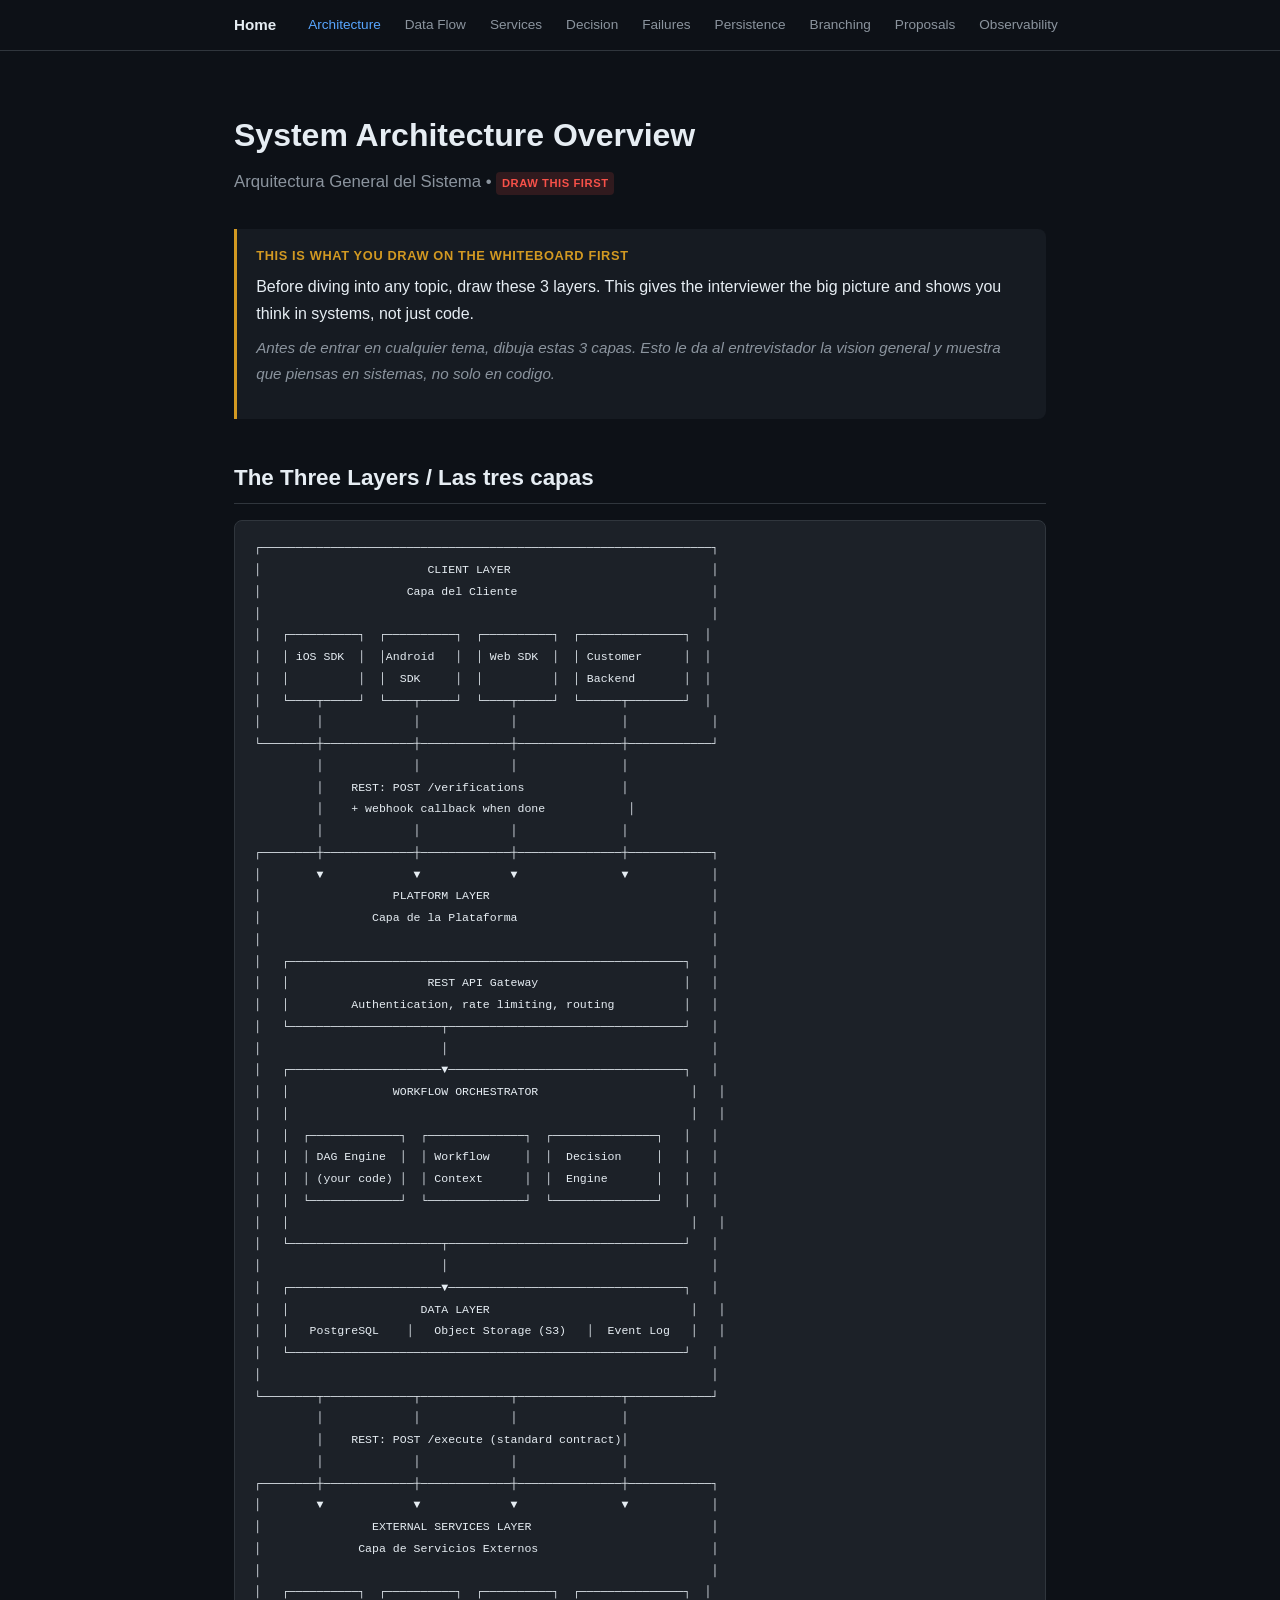
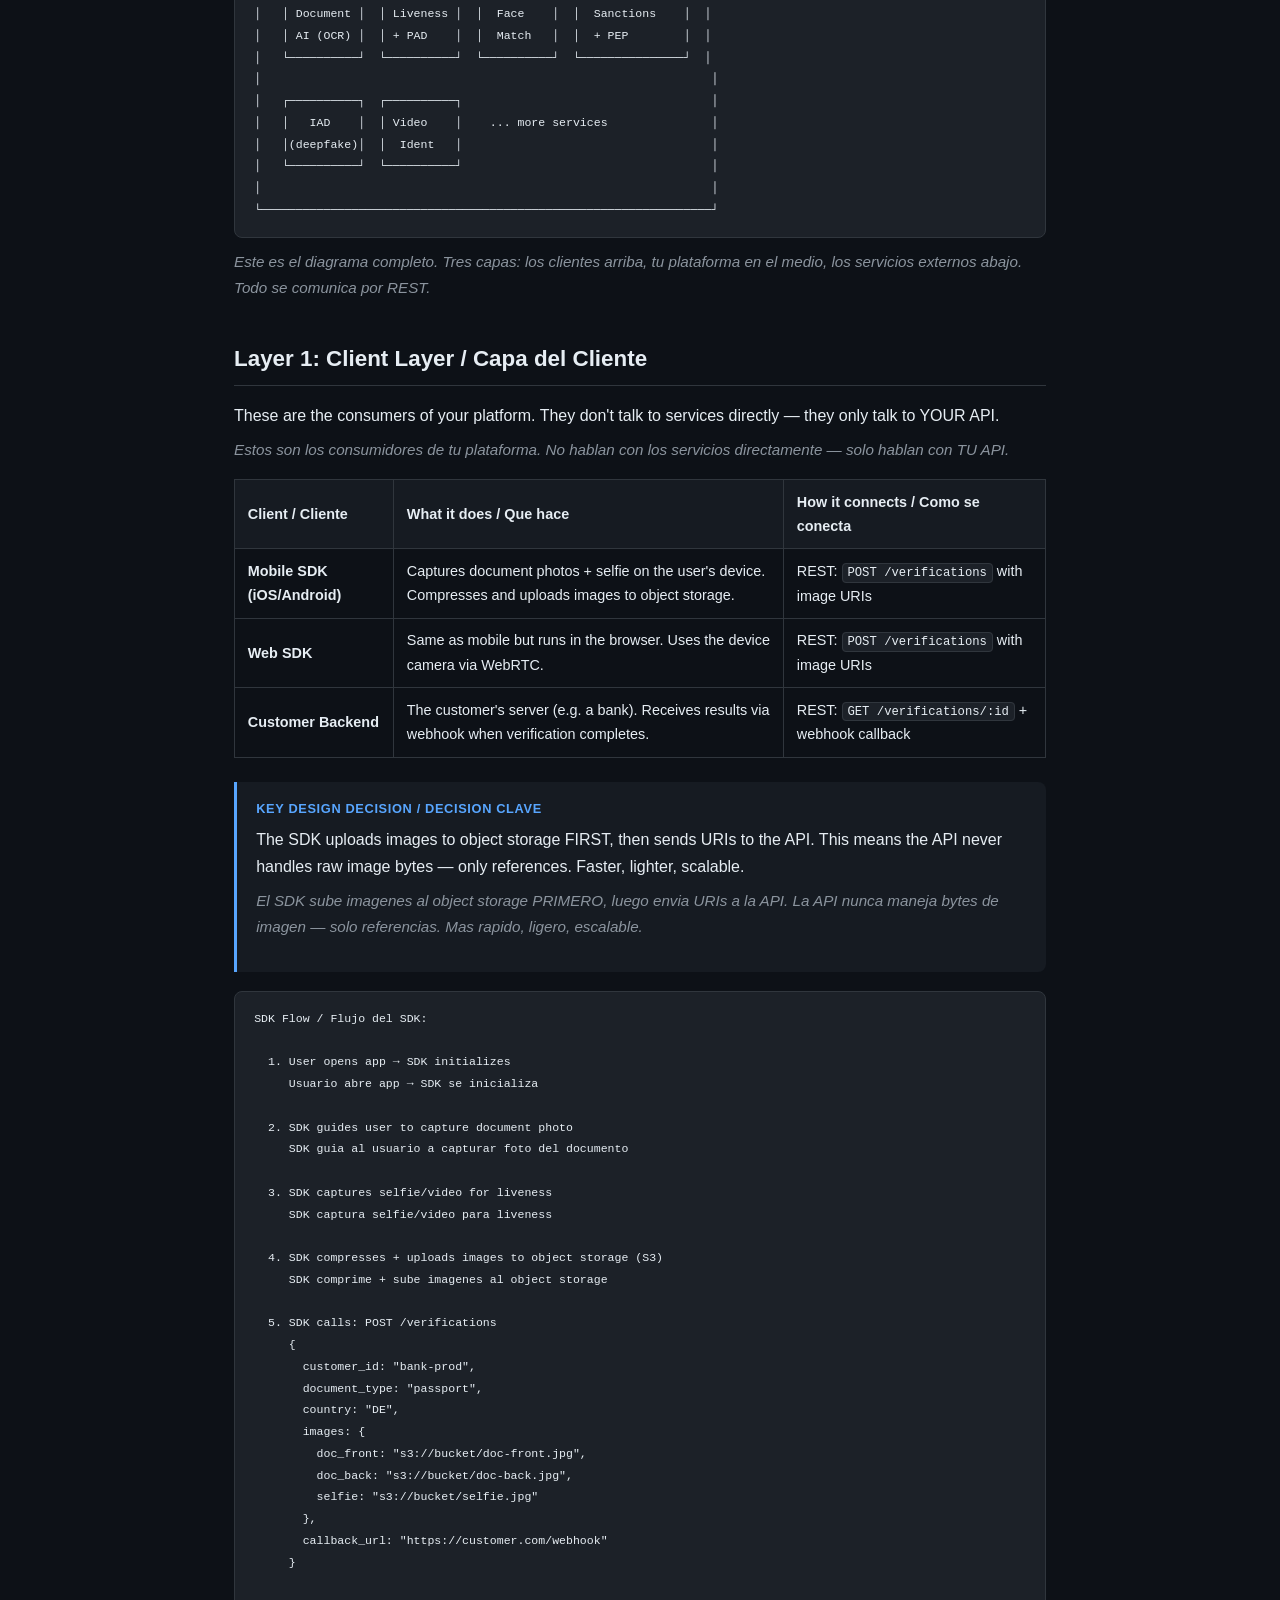
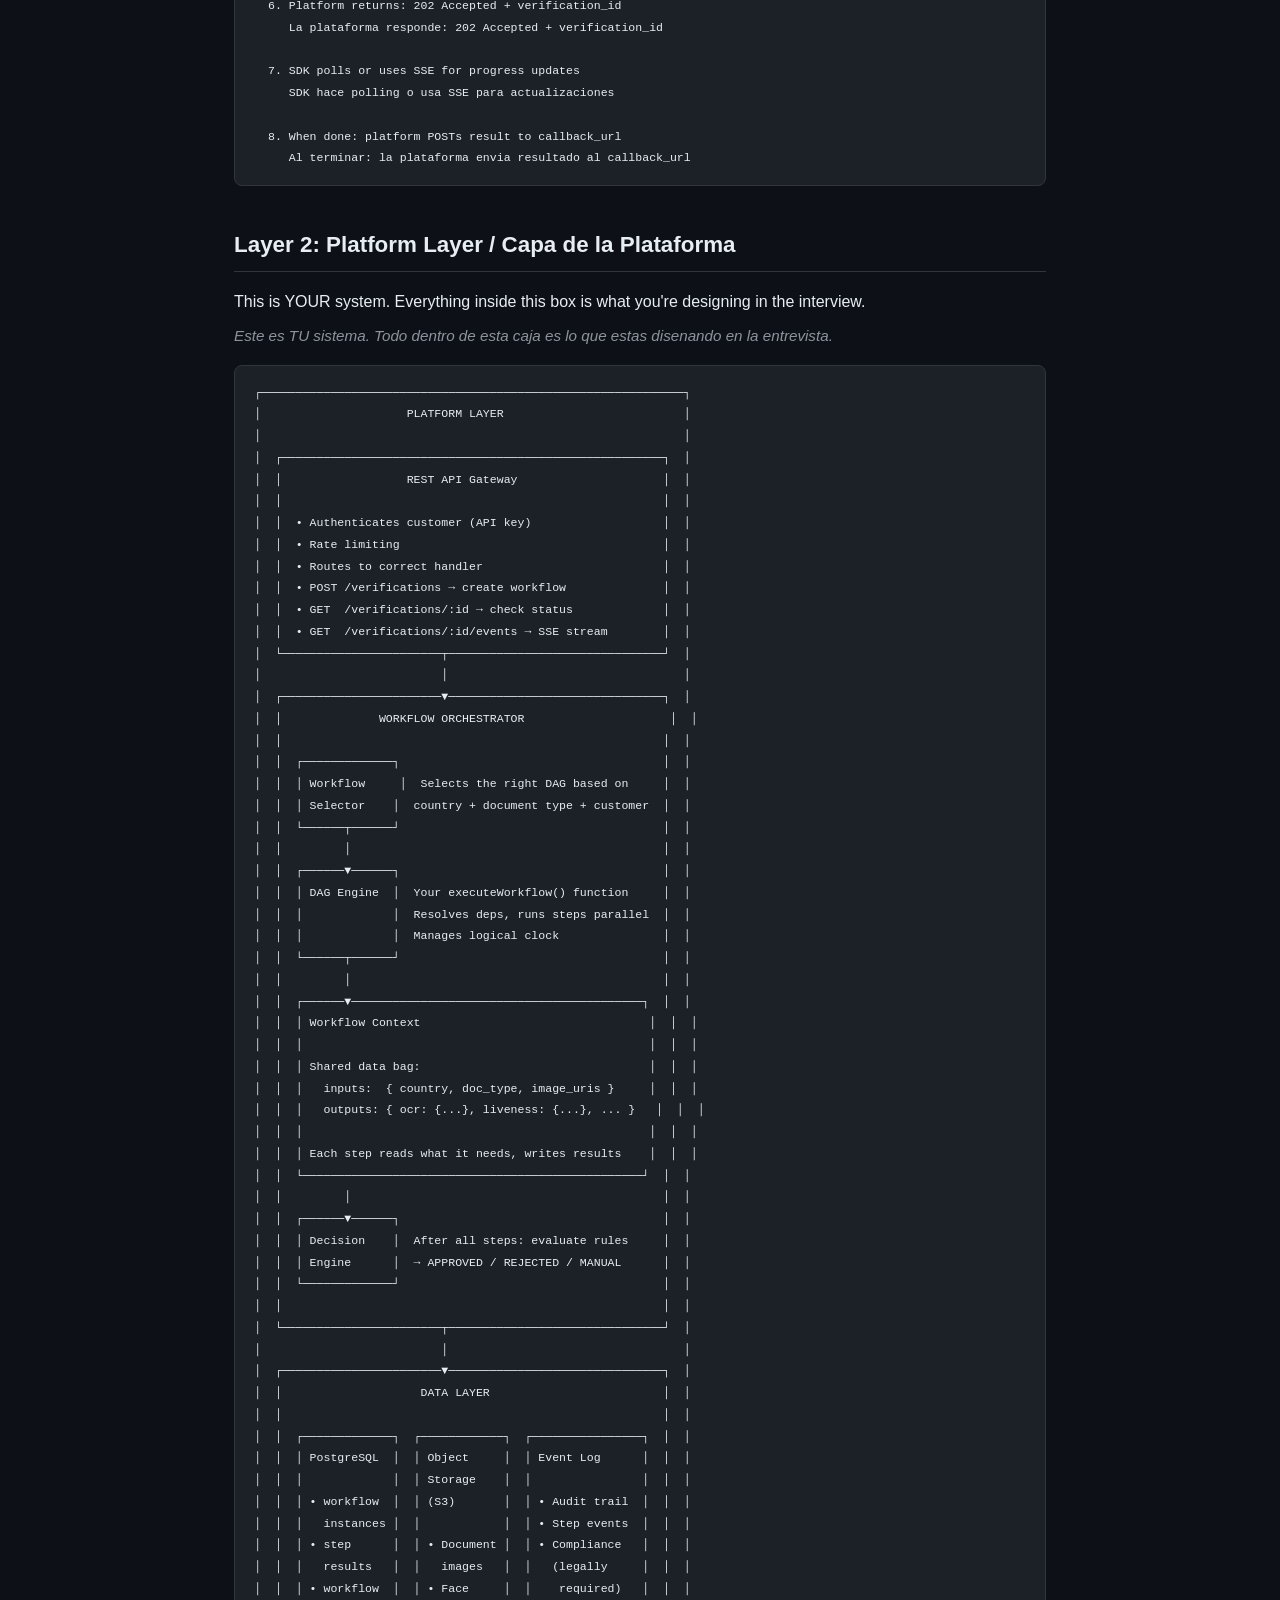
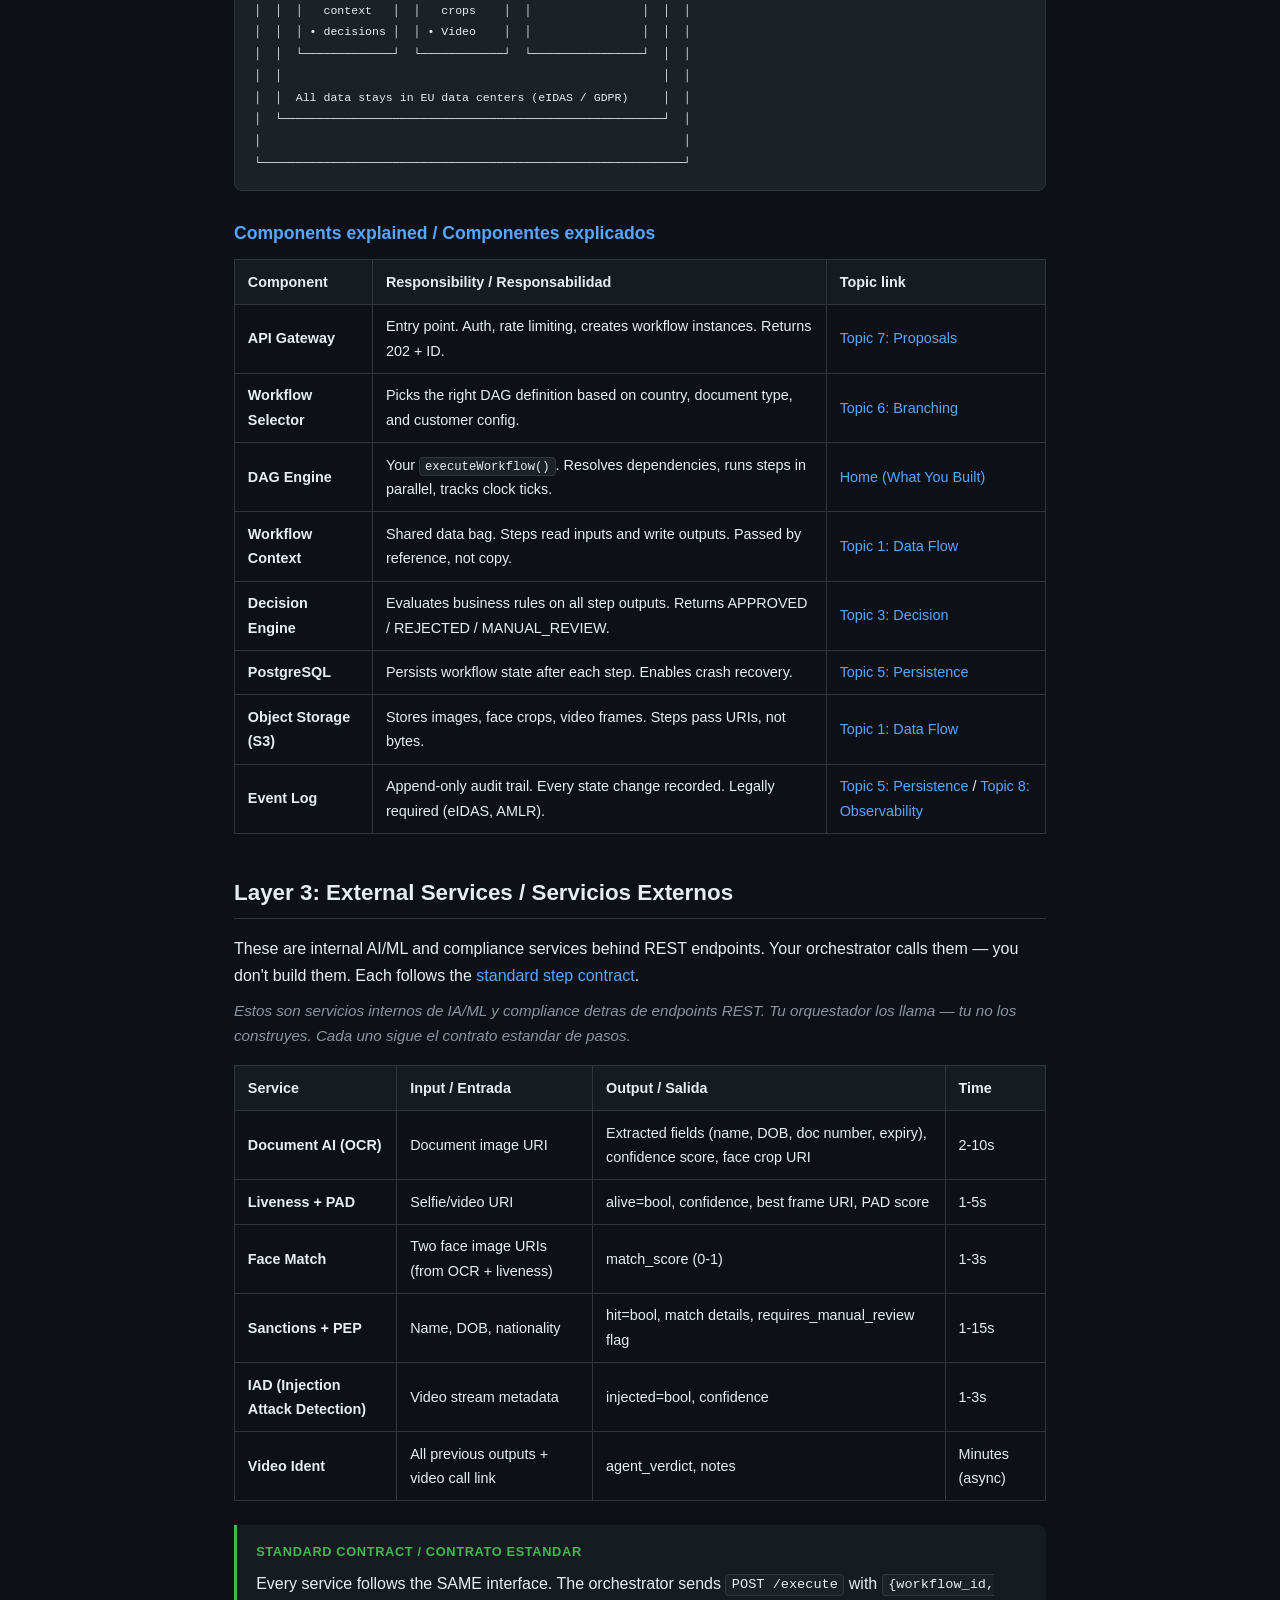
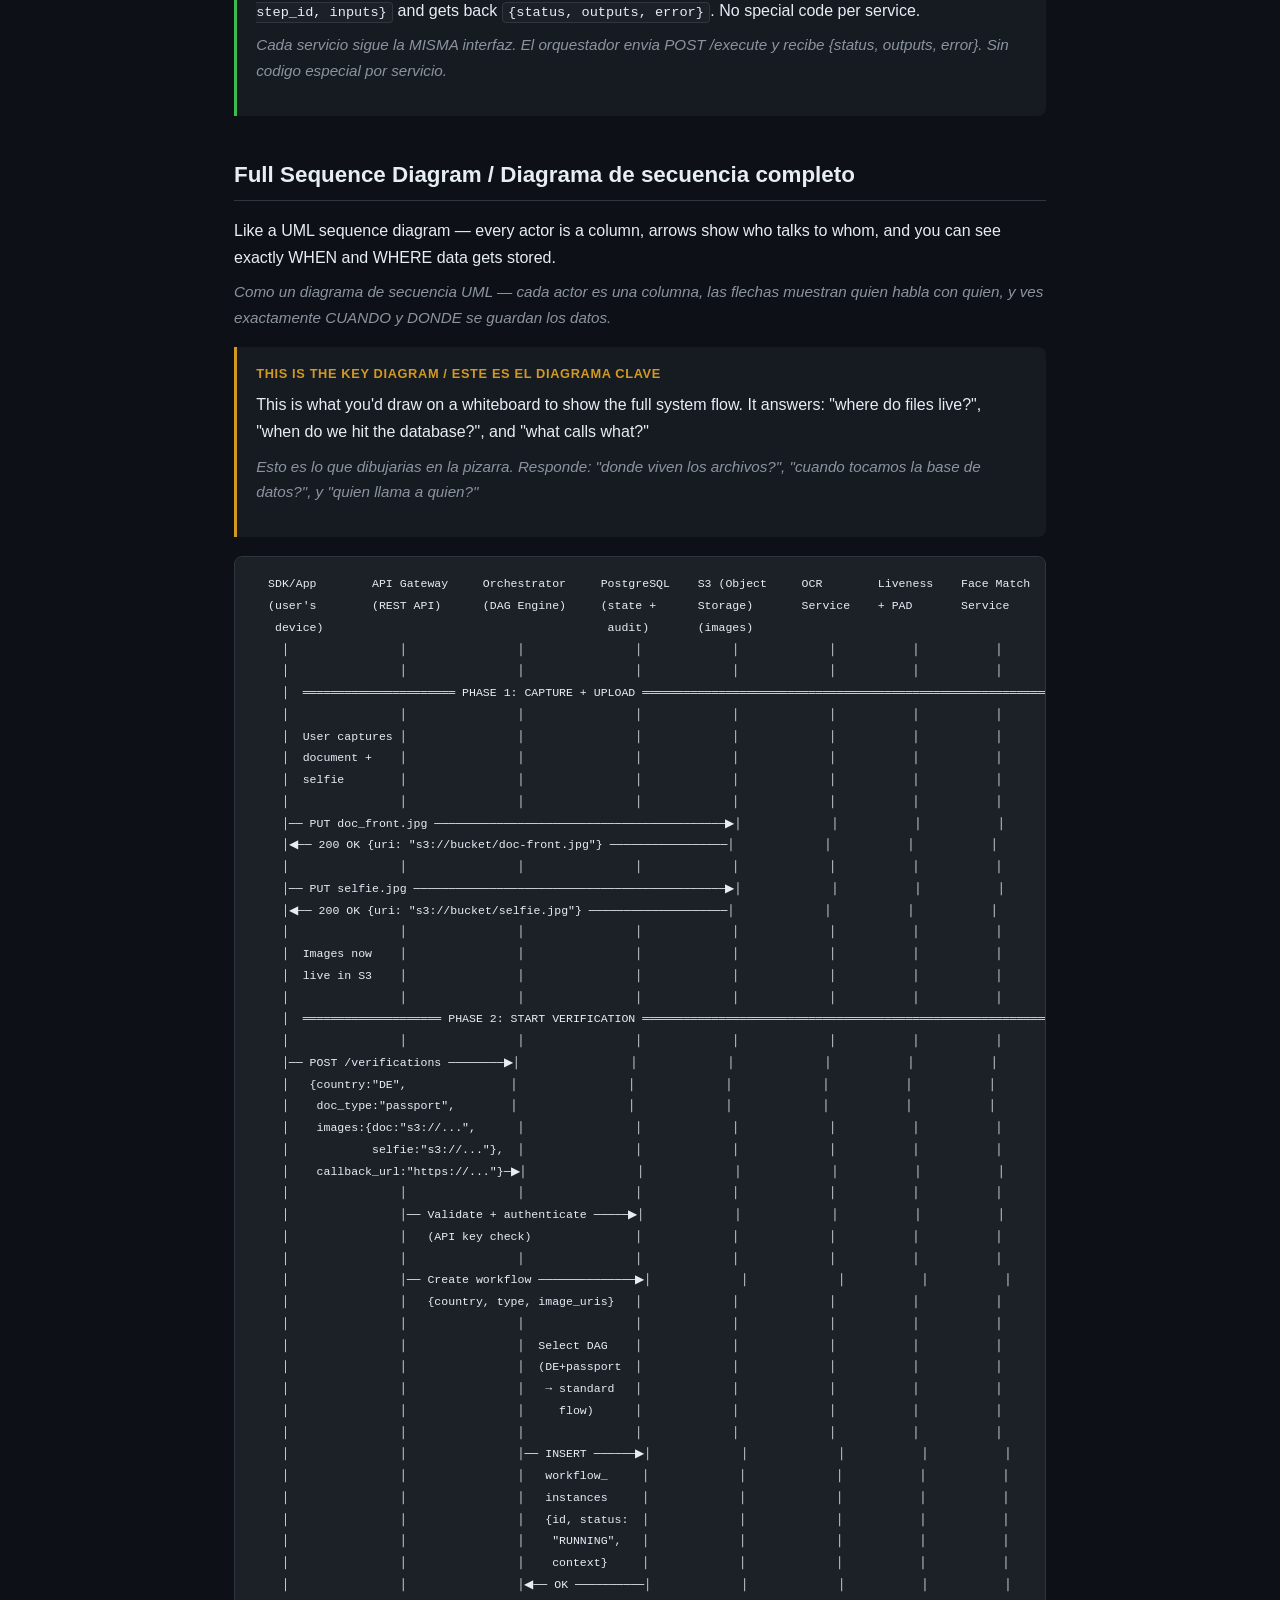
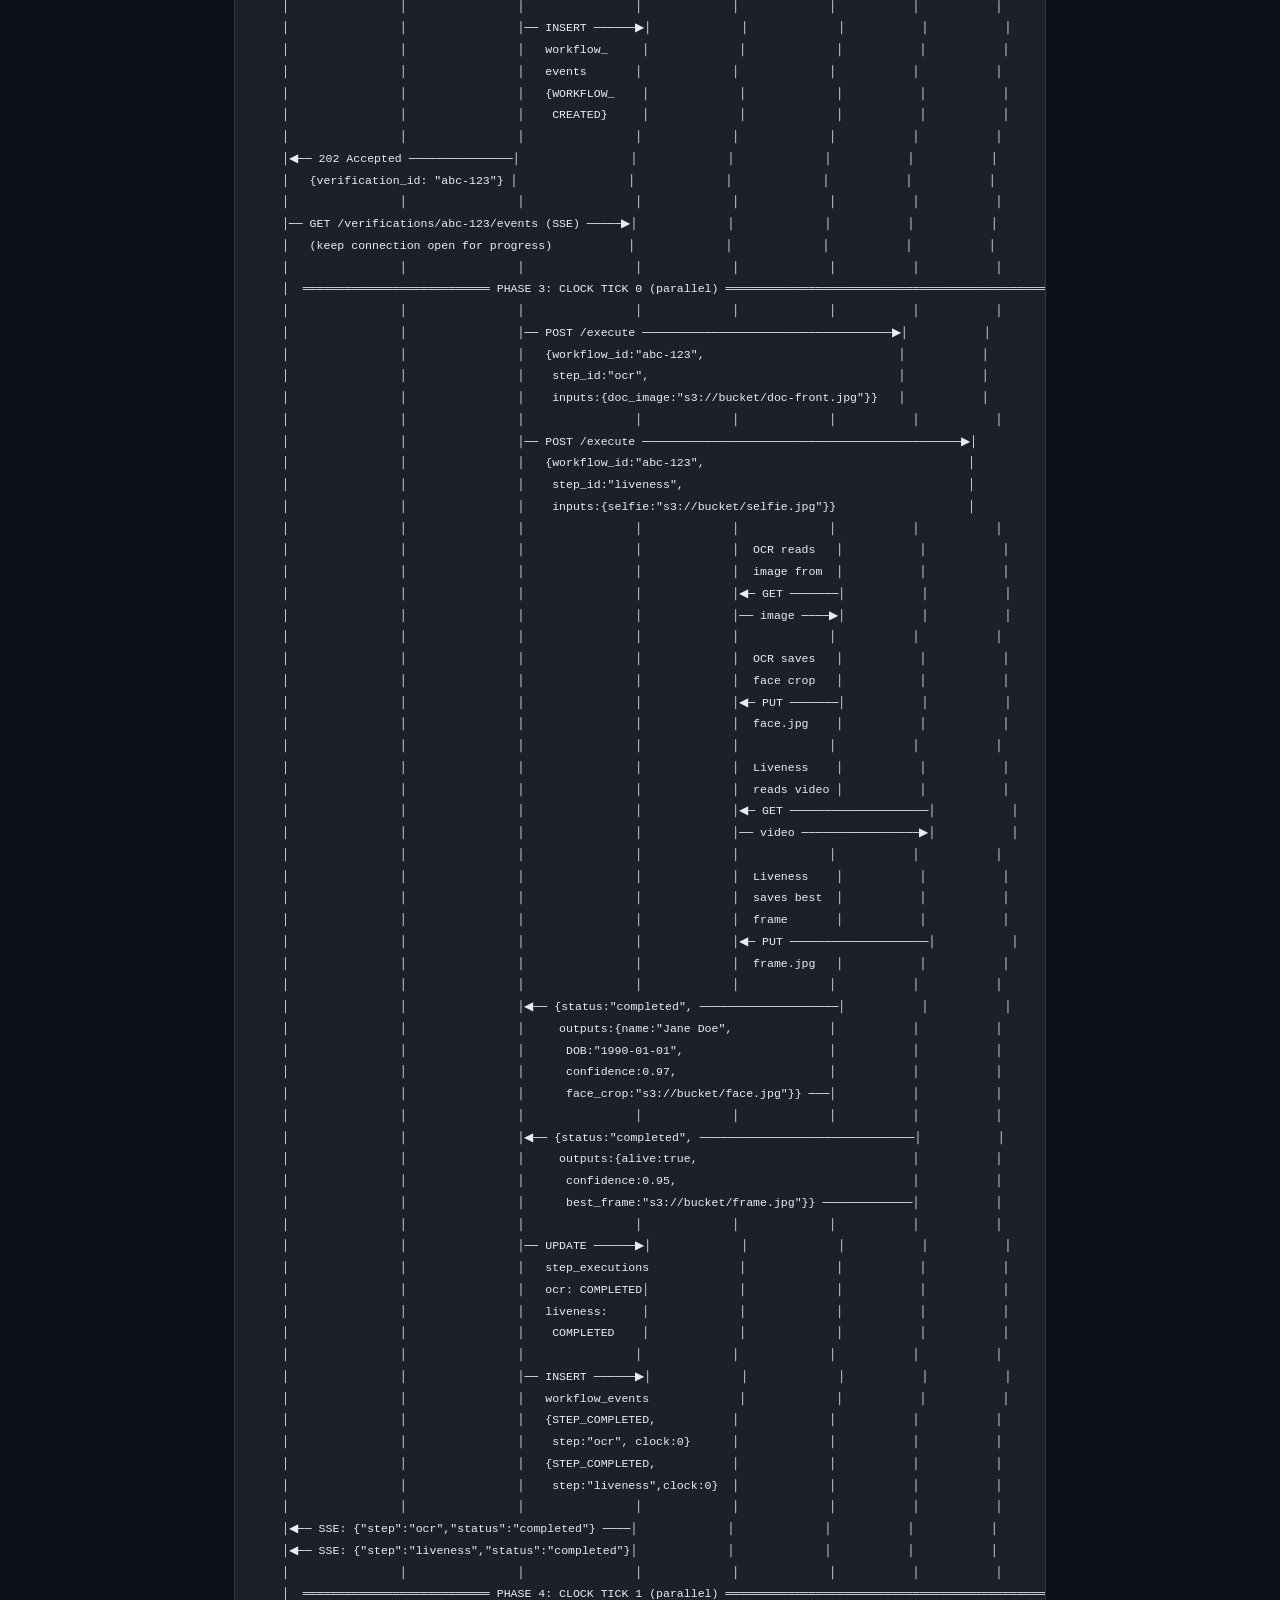
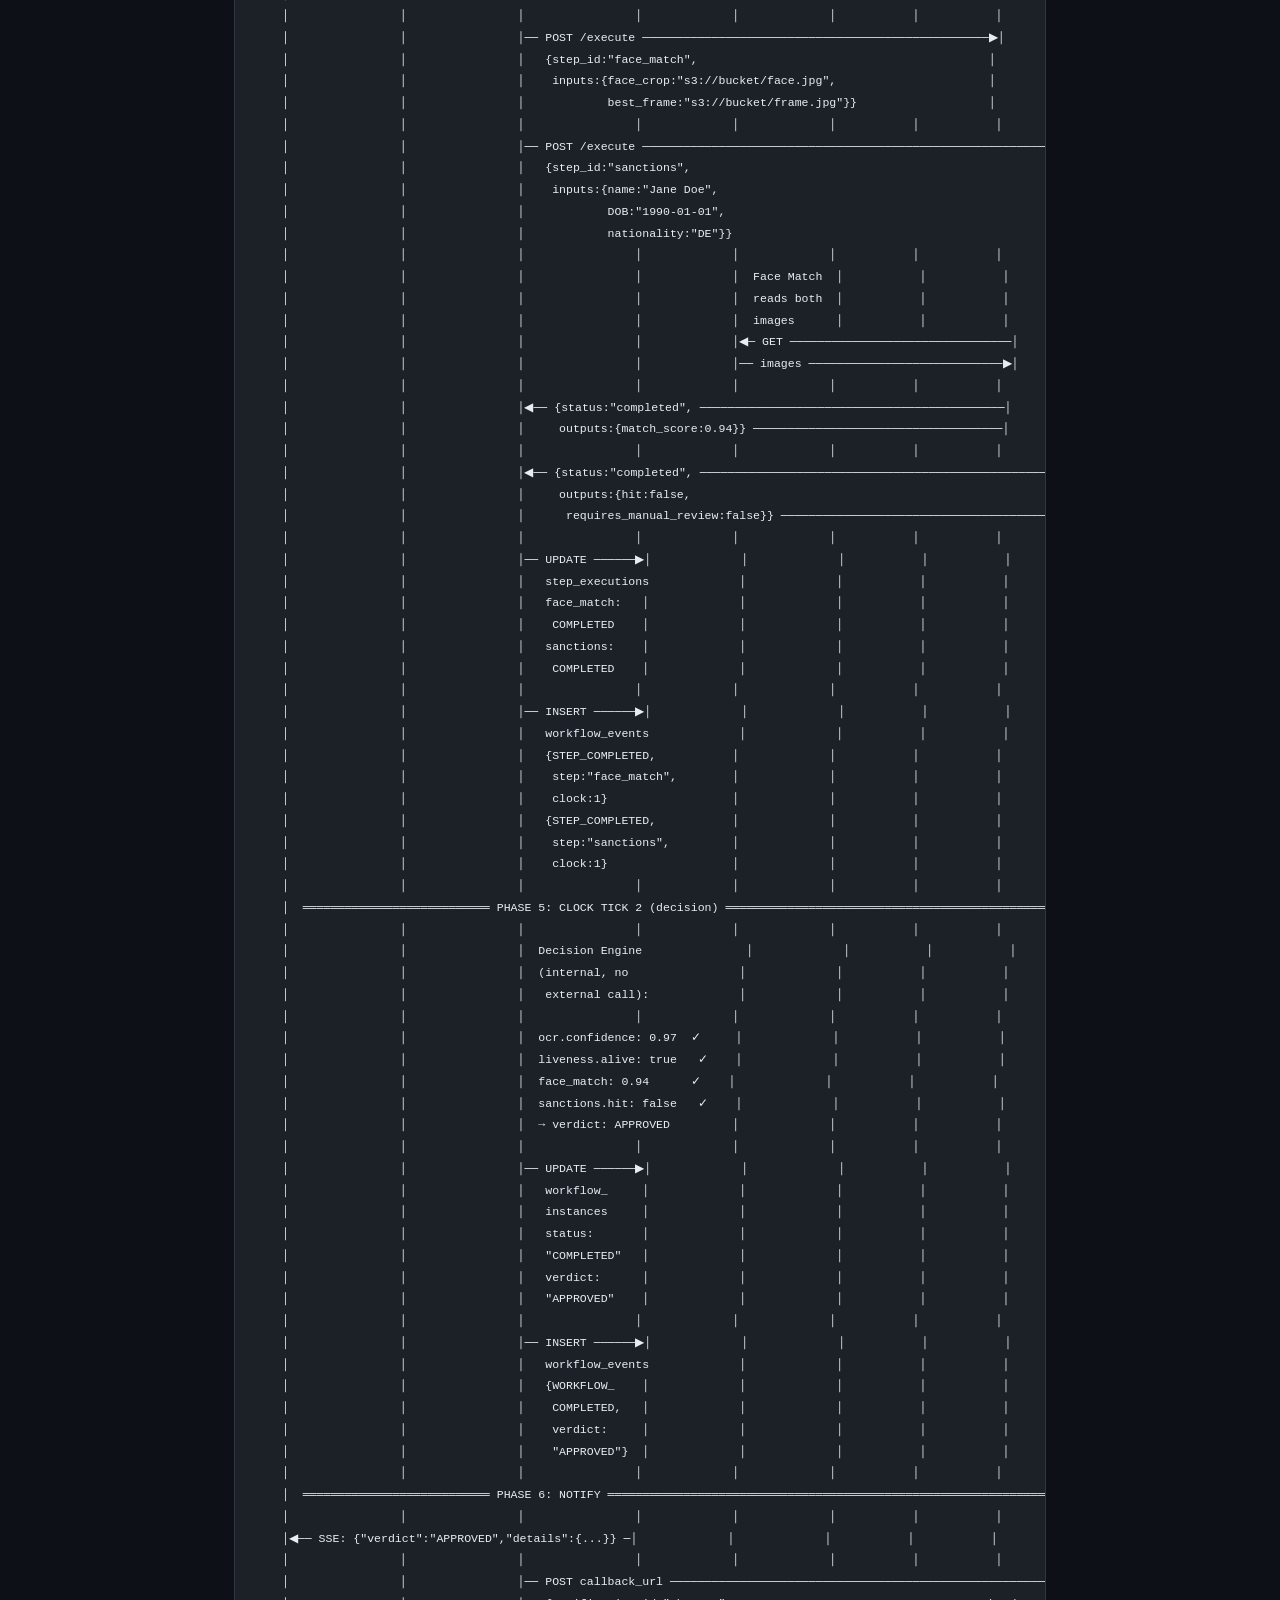
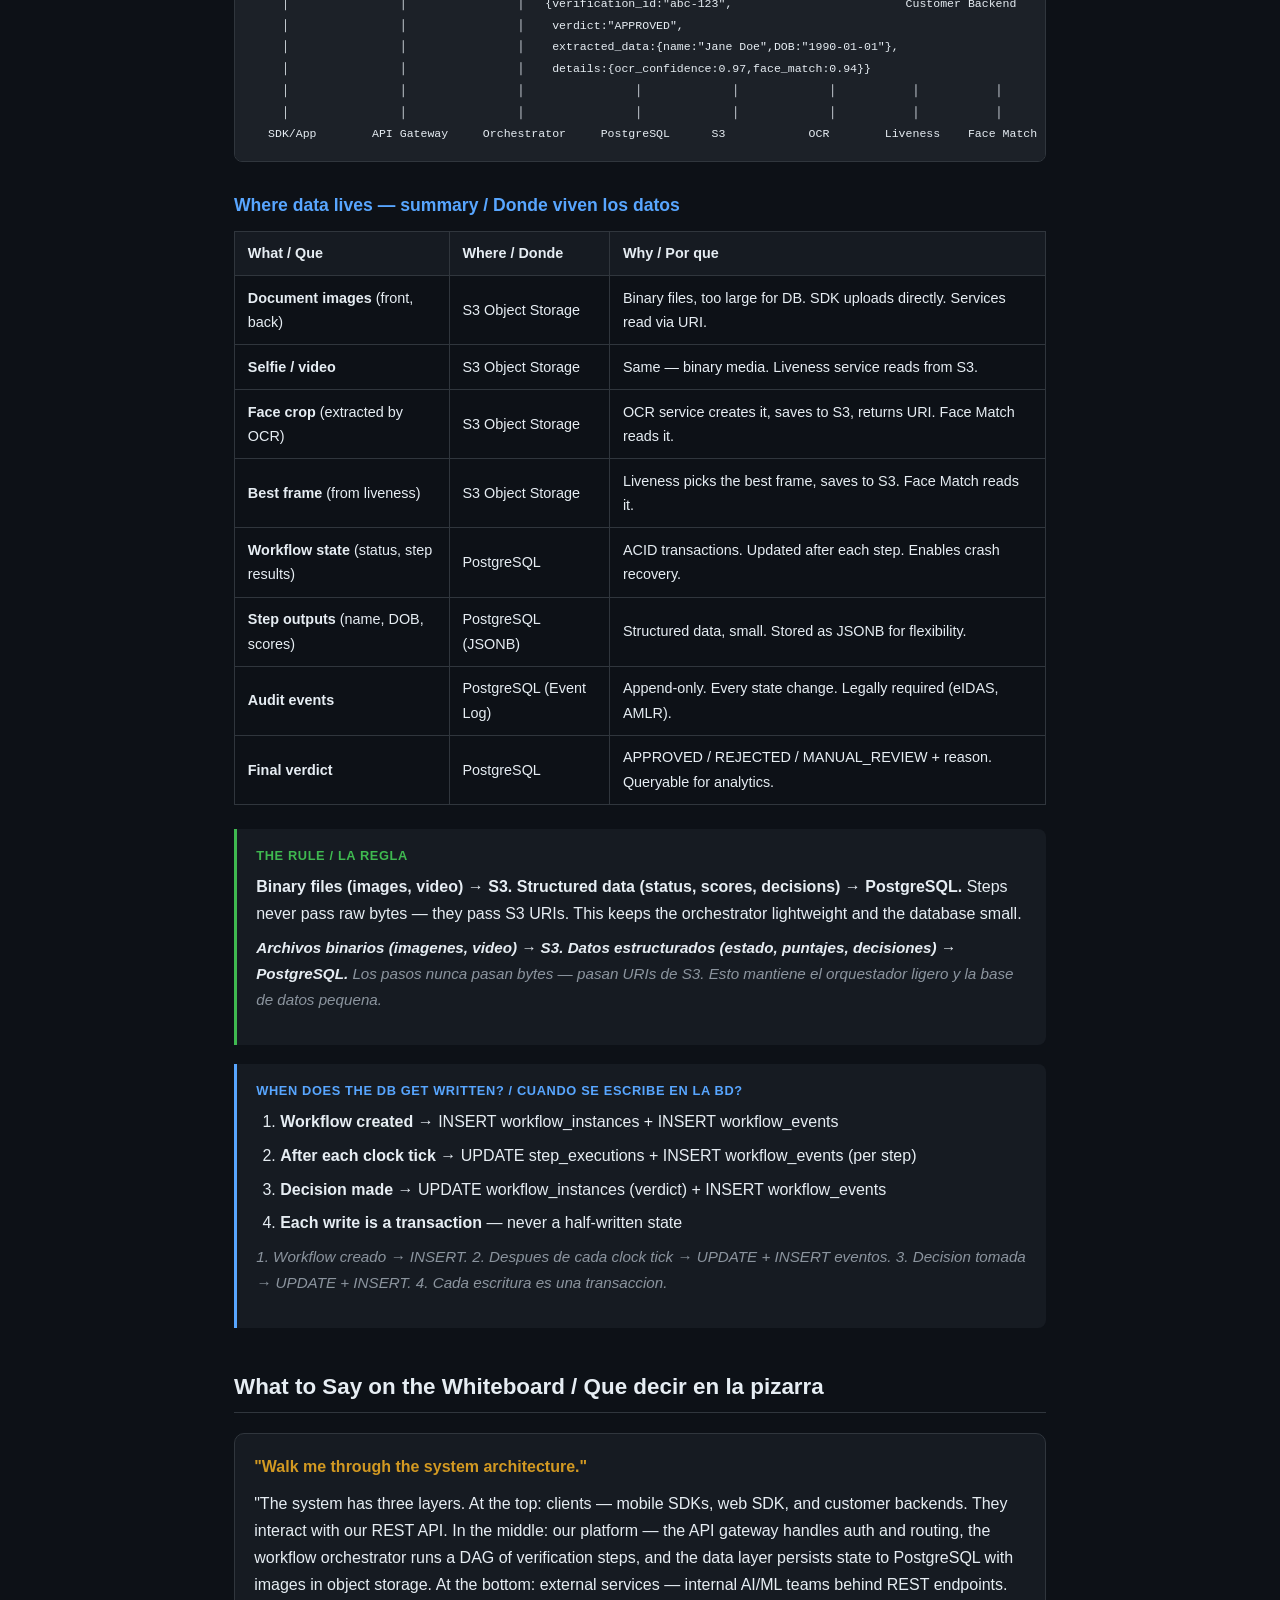
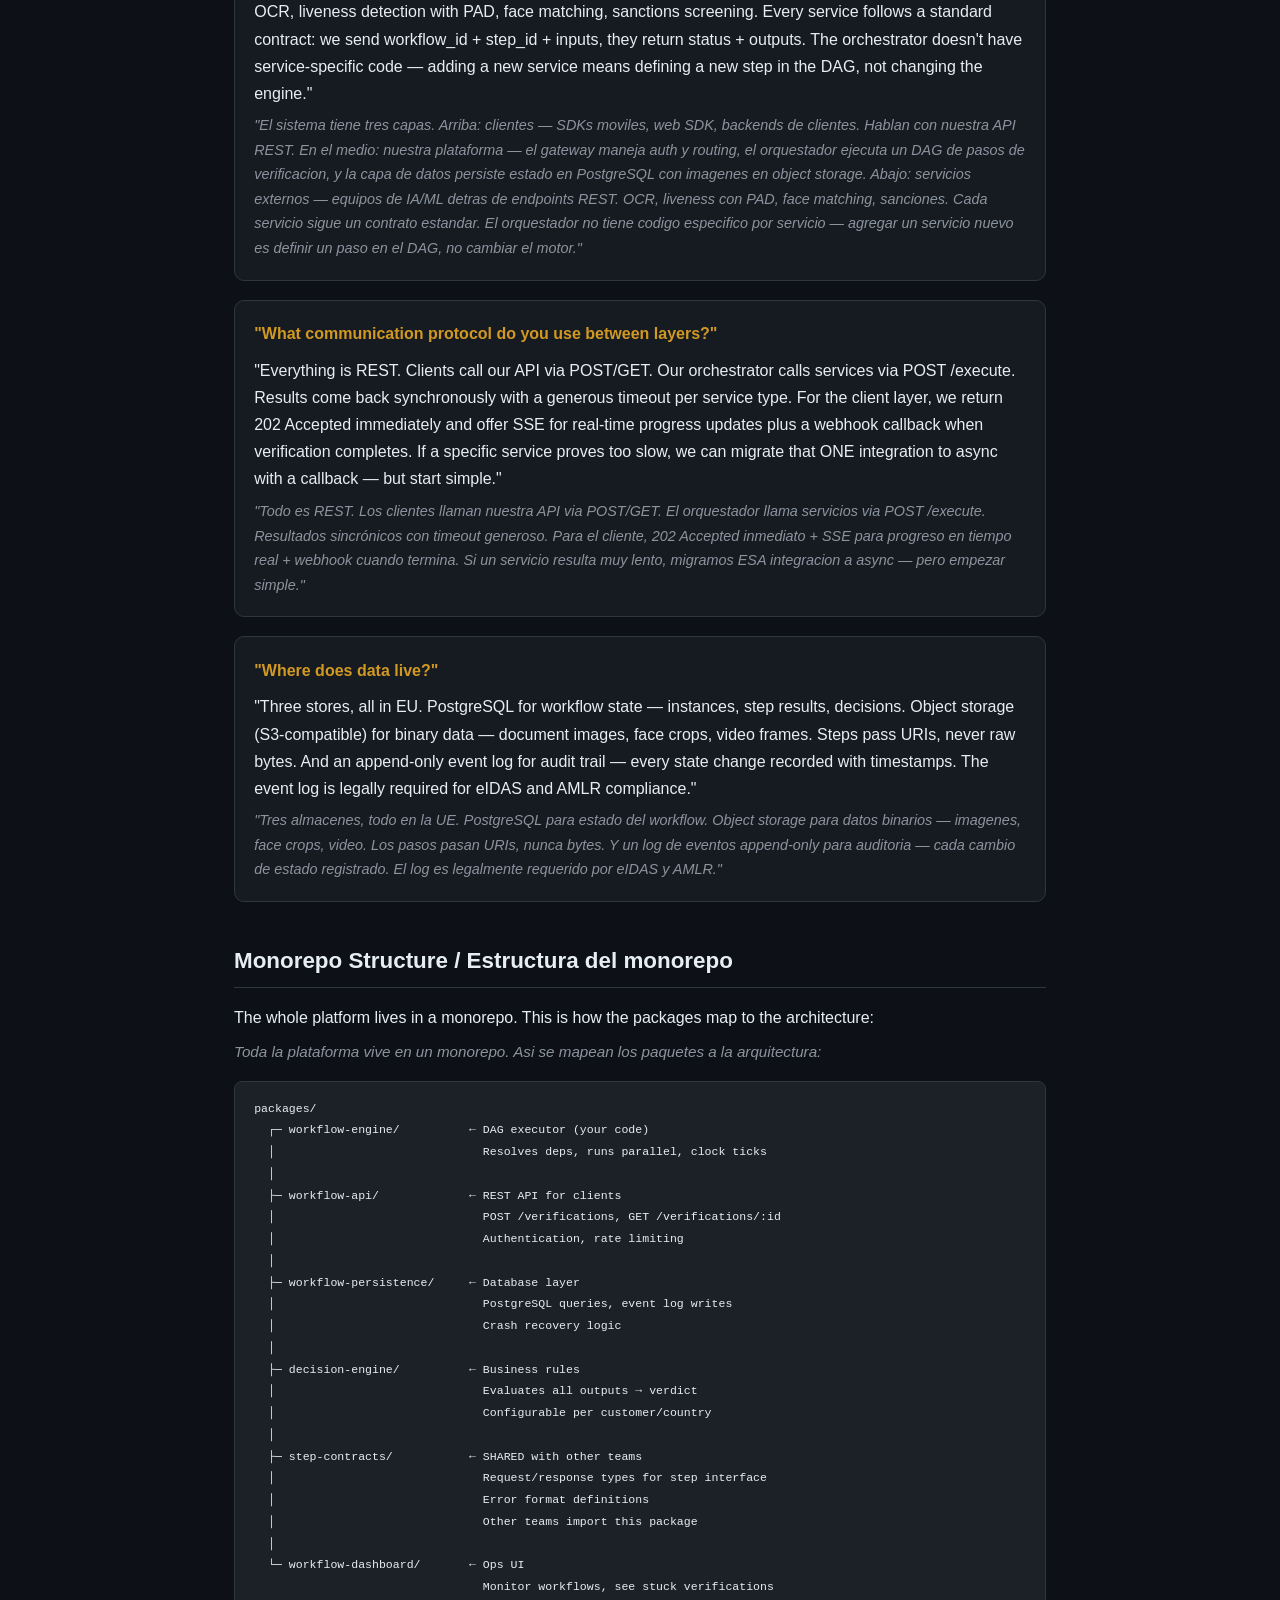
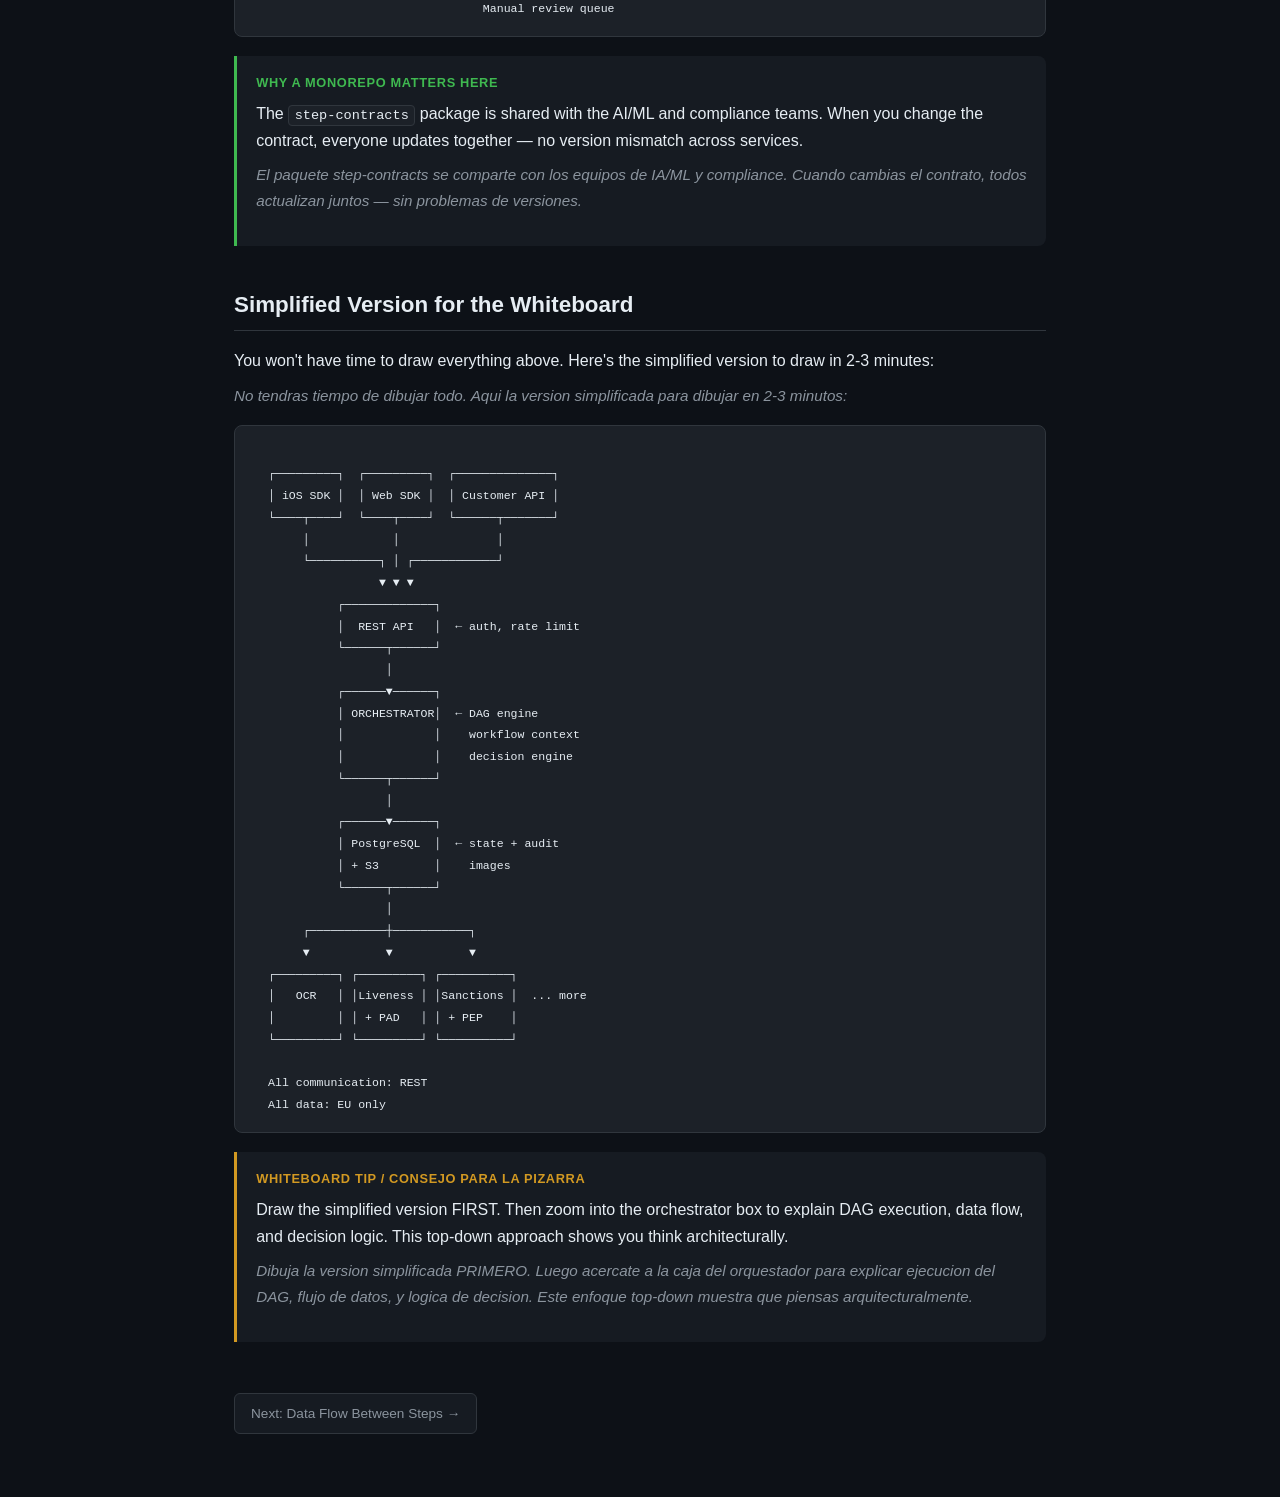
==== commit ba28db33: "architecutre" ====
--- a/architecture.html
+++ b/architecture.html
@@ -336,62 +336,283 @@
     <p class="es">Cada servicio sigue la MISMA interfaz. El orquestador envia POST /execute y recibe {status, outputs, error}. Sin codigo especial por servicio.</p>
   </div>
 
-  <!-- ============ END-TO-END FLOW ============ -->
-  <h2>End-to-End Flow / Flujo completo</h2>
-
-  <p>Here's what happens from the moment a user opens an app to the final result:</p>
-  <p class="es">Esto es lo que pasa desde que el usuario abre una app hasta el resultado final:</p>
-
-<pre><code>USER's PHONE                    PLATFORM                         SERVICES
-(SDK)                       (your system)                    (AI/ML teams)
-    │                              │                              │
-    │  1. Capture doc + selfie     │                              │
-    │  2. Upload to S3             │                              │
-    │                              │                              │
-    │── 3. POST /verifications ──▶│                              │
-    │   {images, country, type}    │                              │
-    │                              │                              │
-    │◀── 4. 202 Accepted ─────────│                              │
-    │   {verification_id}          │                              │
-    │                              │  5. Select DAG (country+type)│
-    │                              │  6. Create workflow instance  │
-    │                              │  7. Save to PostgreSQL        │
-    │                              │                              │
-    │                              │══ CLOCK TICK 0 ══════════════│
-    │                              │                              │
-    │                              │── POST /execute (OCR) ──────▶│ Document AI
-    │                              │── POST /execute (liveness) ─▶│ Biometric AI
-    │                              │                              │
-    │  8. SSE: "Analyzing          │◀── {name, DOB, face_crop} ──│
-    │     document..."             │◀── {alive, best_frame} ──────│
-    │                              │                              │
-    │                              │  9. Save outputs to DB       │
-    │                              │                              │
-    │                              │══ CLOCK TICK 1 ══════════════│
-    │                              │                              │
-    │                              │── POST /execute (face) ─────▶│ Biometric AI
-    │                              │── POST /execute (sanctions) ─▶│ Compliance
-    │                              │                              │
-    │  10. SSE: "Verifying         │◀── {match_score: 0.94} ──────│
-    │      identity..."            │◀── {hit: false} ─────────────│
-    │                              │                              │
-    │                              │  11. Save outputs to DB      │
-    │                              │                              │
-    │                              │══ CLOCK TICK 2 ══════════════│
-    │                              │                              │
-    │                              │  12. Decision Engine:         │
-    │                              │      All checks pass          │
-    │                              │      → verdict: APPROVED      │
-    │                              │                              │
-    │                              │  13. Save final result        │
-    │                              │  14. Log audit event          │
-    │                              │                              │
-    │◀── 15. SSE: "Approved!" ─────│                              │
-    │                              │                              │
-    │                              │── 16. POST callback_url ────▶│ Customer
-    │                              │   {verdict: "APPROVED",      │ Backend
-    │                              │    extracted_data: {...}}     │
-    │                              │                              │</code></pre>
+  <!-- ============ SEQUENCE DIAGRAM ============ -->
+  <h2>Full Sequence Diagram / Diagrama de secuencia completo</h2>
+
+  <p>Like a UML sequence diagram — every actor is a column, arrows show who talks to whom, and you can see exactly WHEN and WHERE data gets stored.</p>
+  <p class="es">Como un diagrama de secuencia UML — cada actor es una columna, las flechas muestran quien habla con quien, y ves exactamente CUANDO y DONDE se guardan los datos.</p>
+
+  <div class="callout warn">
+    <div class="label">This is the key diagram / Este es el diagrama clave</div>
+    <p>This is what you'd draw on a whiteboard to show the full system flow. It answers: "where do files live?", "when do we hit the database?", and "what calls what?"</p>
+    <p class="es">Esto es lo que dibujarias en la pizarra. Responde: "donde viven los archivos?", "cuando tocamos la base de datos?", y "quien llama a quien?"</p>
+  </div>
+
+<pre><code>  SDK/App        API Gateway     Orchestrator     PostgreSQL    S3 (Object     OCR        Liveness    Face Match   Sanctions
+  (user's        (REST API)      (DAG Engine)     (state +      Storage)       Service    + PAD       Service      + PEP
+   device)                                         audit)       (images)
+    │                │                │                │             │             │           │           │           │
+    │                │                │                │             │             │           │           │           │
+    │  ══════════════════════ PHASE 1: CAPTURE + UPLOAD ══════════════════════════════════════════════════════════════ │
+    │                │                │                │             │             │           │           │           │
+    │  User captures │                │                │             │             │           │           │           │
+    │  document +    │                │                │             │             │           │           │           │
+    │  selfie        │                │                │             │             │           │           │           │
+    │                │                │                │             │             │           │           │           │
+    │── PUT doc_front.jpg ──────────────────────────────────────────▶│             │           │           │           │
+    │◀── 200 OK {uri: "s3://bucket/doc-front.jpg"} ─────────────────│             │           │           │           │
+    │                │                │                │             │             │           │           │           │
+    │── PUT selfie.jpg ─────────────────────────────────────────────▶│             │           │           │           │
+    │◀── 200 OK {uri: "s3://bucket/selfie.jpg"} ────────────────────│             │           │           │           │
+    │                │                │                │             │             │           │           │           │
+    │  Images now    │                │                │             │             │           │           │           │
+    │  live in S3    │                │                │             │             │           │           │           │
+    │                │                │                │             │             │           │           │           │
+    │  ════════════════════ PHASE 2: START VERIFICATION ════════════════════════════════════════════════════════════── │
+    │                │                │                │             │             │           │           │           │
+    │── POST /verifications ────────▶│                │             │             │           │           │           │
+    │   {country:"DE",               │                │             │             │           │           │           │
+    │    doc_type:"passport",        │                │             │             │           │           │           │
+    │    images:{doc:"s3://...",      │                │             │             │           │           │           │
+    │            selfie:"s3://..."},  │                │             │             │           │           │           │
+    │    callback_url:"https://..."}─▶│                │             │             │           │           │           │
+    │                │                │                │             │             │           │           │           │
+    │                │── Validate + authenticate ─────▶│             │             │           │           │           │
+    │                │   (API key check)               │             │             │           │           │           │
+    │                │                │                │             │             │           │           │           │
+    │                │── Create workflow ──────────────▶│             │             │           │           │           │
+    │                │   {country, type, image_uris}   │             │             │           │           │           │
+    │                │                │                │             │             │           │           │           │
+    │                │                │  Select DAG    │             │             │           │           │           │
+    │                │                │  (DE+passport  │             │             │           │           │           │
+    │                │                │   → standard   │             │             │           │           │           │
+    │                │                │     flow)      │             │             │           │           │           │
+    │                │                │                │             │             │           │           │           │
+    │                │                │── INSERT ──────▶│             │             │           │           │           │
+    │                │                │   workflow_     │             │             │           │           │           │
+    │                │                │   instances     │             │             │           │           │           │
+    │                │                │   {id, status:  │             │             │           │           │           │
+    │                │                │    "RUNNING",   │             │             │           │           │           │
+    │                │                │    context}     │             │             │           │           │           │
+    │                │                │◀── OK ──────────│             │             │           │           │           │
+    │                │                │                │             │             │           │           │           │
+    │                │                │── INSERT ──────▶│             │             │           │           │           │
+    │                │                │   workflow_     │             │             │           │           │           │
+    │                │                │   events       │             │             │           │           │           │
+    │                │                │   {WORKFLOW_    │             │             │           │           │           │
+    │                │                │    CREATED}     │             │             │           │           │           │
+    │                │                │                │             │             │           │           │           │
+    │◀── 202 Accepted ───────────────│                │             │             │           │           │           │
+    │   {verification_id: "abc-123"} │                │             │             │           │           │           │
+    │                │                │                │             │             │           │           │           │
+    │── GET /verifications/abc-123/events (SSE) ─────▶│             │             │           │           │           │
+    │   (keep connection open for progress)           │             │             │           │           │           │
+    │                │                │                │             │             │           │           │           │
+    │  ═══════════════════════════ PHASE 3: CLOCK TICK 0 (parallel) ════════════════════════════════════════════════  │
+    │                │                │                │             │             │           │           │           │
+    │                │                │── POST /execute ────────────────────────────────────▶│           │           │
+    │                │                │   {workflow_id:"abc-123",                            │           │           │
+    │                │                │    step_id:"ocr",                                    │           │           │
+    │                │                │    inputs:{doc_image:"s3://bucket/doc-front.jpg"}}   │           │           │
+    │                │                │                │             │             │           │           │           │
+    │                │                │── POST /execute ──────────────────────────────────────────────▶│           │
+    │                │                │   {workflow_id:"abc-123",                                      │           │
+    │                │                │    step_id:"liveness",                                         │           │
+    │                │                │    inputs:{selfie:"s3://bucket/selfie.jpg"}}                   │           │
+    │                │                │                │             │             │           │           │           │
+    │                │                │                │             │  OCR reads   │           │           │           │
+    │                │                │                │             │  image from  │           │           │           │
+    │                │                │                │             │◀─ GET ───────│           │           │           │
+    │                │                │                │             │── image ────▶│           │           │           │
+    │                │                │                │             │             │           │           │           │
+    │                │                │                │             │  OCR saves   │           │           │           │
+    │                │                │                │             │  face crop   │           │           │           │
+    │                │                │                │             │◀─ PUT ───────│           │           │           │
+    │                │                │                │             │  face.jpg    │           │           │           │
+    │                │                │                │             │             │           │           │           │
+    │                │                │                │             │  Liveness    │           │           │
+    │                │                │                │             │  reads video │           │           │
+    │                │                │                │             │◀─ GET ────────────────────│           │           │
+    │                │                │                │             │── video ─────────────────▶│           │           │
+    │                │                │                │             │             │           │           │           │
+    │                │                │                │             │  Liveness    │           │           │           │
+    │                │                │                │             │  saves best  │           │           │           │
+    │                │                │                │             │  frame       │           │           │           │
+    │                │                │                │             │◀─ PUT ────────────────────│           │           │
+    │                │                │                │             │  frame.jpg   │           │           │           │
+    │                │                │                │             │             │           │           │           │
+    │                │                │◀── {status:"completed", ────────────────────│           │           │           │
+    │                │                │     outputs:{name:"Jane Doe",              │           │           │           │
+    │                │                │      DOB:"1990-01-01",                     │           │           │           │
+    │                │                │      confidence:0.97,                      │           │           │           │
+    │                │                │      face_crop:"s3://bucket/face.jpg"}} ───│           │           │           │
+    │                │                │                │             │             │           │           │           │
+    │                │                │◀── {status:"completed", ───────────────────────────────│           │           │
+    │                │                │     outputs:{alive:true,                               │           │           │
+    │                │                │      confidence:0.95,                                  │           │           │
+    │                │                │      best_frame:"s3://bucket/frame.jpg"}} ─────────────│           │           │
+    │                │                │                │             │             │           │           │           │
+    │                │                │── UPDATE ──────▶│             │             │           │           │           │
+    │                │                │   step_executions             │             │           │           │           │
+    │                │                │   ocr: COMPLETED│             │             │           │           │           │
+    │                │                │   liveness:     │             │             │           │           │           │
+    │                │                │    COMPLETED    │             │             │           │           │           │
+    │                │                │                │             │             │           │           │           │
+    │                │                │── INSERT ──────▶│             │             │           │           │           │
+    │                │                │   workflow_events             │             │           │           │           │
+    │                │                │   {STEP_COMPLETED,           │             │           │           │           │
+    │                │                │    step:"ocr", clock:0}      │             │           │           │           │
+    │                │                │   {STEP_COMPLETED,           │             │           │           │           │
+    │                │                │    step:"liveness",clock:0}  │             │           │           │           │
+    │                │                │                │             │             │           │           │           │
+    │◀── SSE: {"step":"ocr","status":"completed"} ────│             │             │           │           │           │
+    │◀── SSE: {"step":"liveness","status":"completed"}│             │             │           │           │           │
+    │                │                │                │             │             │           │           │           │
+    │  ═══════════════════════════ PHASE 4: CLOCK TICK 1 (parallel) ════════════════════════════════════════════════  │
+    │                │                │                │             │             │           │           │           │
+    │                │                │── POST /execute ──────────────────────────────────────────────────▶│           │
+    │                │                │   {step_id:"face_match",                                          │           │
+    │                │                │    inputs:{face_crop:"s3://bucket/face.jpg",                      │           │
+    │                │                │            best_frame:"s3://bucket/frame.jpg"}}                   │           │
+    │                │                │                │             │             │           │           │           │
+    │                │                │── POST /execute ──────────────────────────────────────────────────────────────▶│
+    │                │                │   {step_id:"sanctions",                                                       │
+    │                │                │    inputs:{name:"Jane Doe",                                                   │
+    │                │                │            DOB:"1990-01-01",                                                  │
+    │                │                │            nationality:"DE"}}                                                 │
+    │                │                │                │             │             │           │           │           │
+    │                │                │                │             │  Face Match  │           │           │           │
+    │                │                │                │             │  reads both  │           │           │           │
+    │                │                │                │             │  images      │           │           │           │
+    │                │                │                │             │◀─ GET ────────────────────────────────│           │
+    │                │                │                │             │── images ────────────────────────────▶│           │
+    │                │                │                │             │             │           │           │           │
+    │                │                │◀── {status:"completed", ────────────────────────────────────────────│           │
+    │                │                │     outputs:{match_score:0.94}} ────────────────────────────────────│           │
+    │                │                │                │             │             │           │           │           │
+    │                │                │◀── {status:"completed", ────────────────────────────────────────────────────────│
+    │                │                │     outputs:{hit:false,                                                         │
+    │                │                │      requires_manual_review:false}} ────────────────────────────────────────────│
+    │                │                │                │             │             │           │           │           │
+    │                │                │── UPDATE ──────▶│             │             │           │           │           │
+    │                │                │   step_executions             │             │           │           │           │
+    │                │                │   face_match:   │             │             │           │           │           │
+    │                │                │    COMPLETED    │             │             │           │           │           │
+    │                │                │   sanctions:    │             │             │           │           │           │
+    │                │                │    COMPLETED    │             │             │           │           │           │
+    │                │                │                │             │             │           │           │           │
+    │                │                │── INSERT ──────▶│             │             │           │           │           │
+    │                │                │   workflow_events             │             │           │           │           │
+    │                │                │   {STEP_COMPLETED,           │             │           │           │           │
+    │                │                │    step:"face_match",        │             │           │           │           │
+    │                │                │    clock:1}                  │             │           │           │           │
+    │                │                │   {STEP_COMPLETED,           │             │           │           │           │
+    │                │                │    step:"sanctions",         │             │           │           │           │
+    │                │                │    clock:1}                  │             │           │           │           │
+    │                │                │                │             │             │           │           │           │
+    │  ═══════════════════════════ PHASE 5: CLOCK TICK 2 (decision) ════════════════════════════════════════════════  │
+    │                │                │                │             │             │           │           │           │
+    │                │                │  Decision Engine               │             │           │           │           │
+    │                │                │  (internal, no                │             │           │           │           │
+    │                │                │   external call):             │             │           │           │           │
+    │                │                │                │             │             │           │           │           │
+    │                │                │  ocr.confidence: 0.97  ✓     │             │           │           │           │
+    │                │                │  liveness.alive: true   ✓    │             │           │           │           │
+    │                │                │  face_match: 0.94      ✓    │             │           │           │           │
+    │                │                │  sanctions.hit: false   ✓    │             │           │           │           │
+    │                │                │  → verdict: APPROVED         │             │           │           │           │
+    │                │                │                │             │             │           │           │           │
+    │                │                │── UPDATE ──────▶│             │             │           │           │           │
+    │                │                │   workflow_     │             │             │           │           │           │
+    │                │                │   instances     │             │             │           │           │           │
+    │                │                │   status:       │             │             │           │           │           │
+    │                │                │   "COMPLETED"   │             │             │           │           │           │
+    │                │                │   verdict:      │             │             │           │           │           │
+    │                │                │   "APPROVED"    │             │             │           │           │           │
+    │                │                │                │             │             │           │           │           │
+    │                │                │── INSERT ──────▶│             │             │           │           │           │
+    │                │                │   workflow_events             │             │           │           │           │
+    │                │                │   {WORKFLOW_    │             │             │           │           │           │
+    │                │                │    COMPLETED,   │             │             │           │           │           │
+    │                │                │    verdict:     │             │             │           │           │           │
+    │                │                │    "APPROVED"}  │             │             │           │           │           │
+    │                │                │                │             │             │           │           │           │
+    │  ═══════════════════════════ PHASE 6: NOTIFY ═════════════════════════════════════════════════════════════════  │
+    │                │                │                │             │             │           │           │           │
+    │◀── SSE: {"verdict":"APPROVED","details":{...}} ─│             │             │           │           │           │
+    │                │                │                │             │             │           │           │           │
+    │                │                │── POST callback_url ──────────────────────────────────────────────────────────▶
+    │                │                │   {verification_id:"abc-123",                         Customer Backend
+    │                │                │    verdict:"APPROVED",
+    │                │                │    extracted_data:{name:"Jane Doe",DOB:"1990-01-01"},
+    │                │                │    details:{ocr_confidence:0.97,face_match:0.94}}
+    │                │                │                │             │             │           │           │           │
+    │                │                │                │             │             │           │           │           │
+  SDK/App        API Gateway     Orchestrator     PostgreSQL      S3            OCR        Liveness    Face Match   Sanctions
+</code></pre>
+
+  <h3>Where data lives — summary / Donde viven los datos</h3>
+
+  <table>
+    <tr><th>What / Que</th><th>Where / Donde</th><th>Why / Por que</th></tr>
+    <tr>
+      <td><strong>Document images</strong> (front, back)</td>
+      <td>S3 Object Storage</td>
+      <td>Binary files, too large for DB. SDK uploads directly. Services read via URI.</td>
+    </tr>
+    <tr>
+      <td><strong>Selfie / video</strong></td>
+      <td>S3 Object Storage</td>
+      <td>Same — binary media. Liveness service reads from S3.</td>
+    </tr>
+    <tr>
+      <td><strong>Face crop</strong> (extracted by OCR)</td>
+      <td>S3 Object Storage</td>
+      <td>OCR service creates it, saves to S3, returns URI. Face Match reads it.</td>
+    </tr>
+    <tr>
+      <td><strong>Best frame</strong> (from liveness)</td>
+      <td>S3 Object Storage</td>
+      <td>Liveness picks the best frame, saves to S3. Face Match reads it.</td>
+    </tr>
+    <tr>
+      <td><strong>Workflow state</strong> (status, step results)</td>
+      <td>PostgreSQL</td>
+      <td>ACID transactions. Updated after each step. Enables crash recovery.</td>
+    </tr>
+    <tr>
+      <td><strong>Step outputs</strong> (name, DOB, scores)</td>
+      <td>PostgreSQL (JSONB)</td>
+      <td>Structured data, small. Stored as JSONB for flexibility.</td>
+    </tr>
+    <tr>
+      <td><strong>Audit events</strong></td>
+      <td>PostgreSQL (Event Log)</td>
+      <td>Append-only. Every state change. Legally required (eIDAS, AMLR).</td>
+    </tr>
+    <tr>
+      <td><strong>Final verdict</strong></td>
+      <td>PostgreSQL</td>
+      <td>APPROVED / REJECTED / MANUAL_REVIEW + reason. Queryable for analytics.</td>
+    </tr>
+  </table>
+
+  <div class="callout success">
+    <div class="label">The rule / La regla</div>
+    <p><strong>Binary files (images, video) → S3.</strong> <strong>Structured data (status, scores, decisions) → PostgreSQL.</strong> Steps never pass raw bytes — they pass S3 URIs. This keeps the orchestrator lightweight and the database small.</p>
+    <p class="es"><strong>Archivos binarios (imagenes, video) → S3.</strong> <strong>Datos estructurados (estado, puntajes, decisiones) → PostgreSQL.</strong> Los pasos nunca pasan bytes — pasan URIs de S3. Esto mantiene el orquestador ligero y la base de datos pequena.</p>
+  </div>
+
+  <div class="callout">
+    <div class="label">When does the DB get written? / Cuando se escribe en la BD?</div>
+    <ol>
+      <li><strong>Workflow created</strong> → INSERT workflow_instances + INSERT workflow_events</li>
+      <li><strong>After each clock tick</strong> → UPDATE step_executions + INSERT workflow_events (per step)</li>
+      <li><strong>Decision made</strong> → UPDATE workflow_instances (verdict) + INSERT workflow_events</li>
+      <li><strong>Each write is a transaction</strong> — never a half-written state</li>
+    </ol>
+    <p class="es">1. Workflow creado → INSERT. 2. Despues de cada clock tick → UPDATE + INSERT eventos. 3. Decision tomada → UPDATE + INSERT. 4. Cada escritura es una transaccion.</p>
+  </div>
 
   <!-- ============ WHAT TO SAY ============ -->
   <h2>What to Say on the Whiteboard / Que decir en la pizarra</h2>
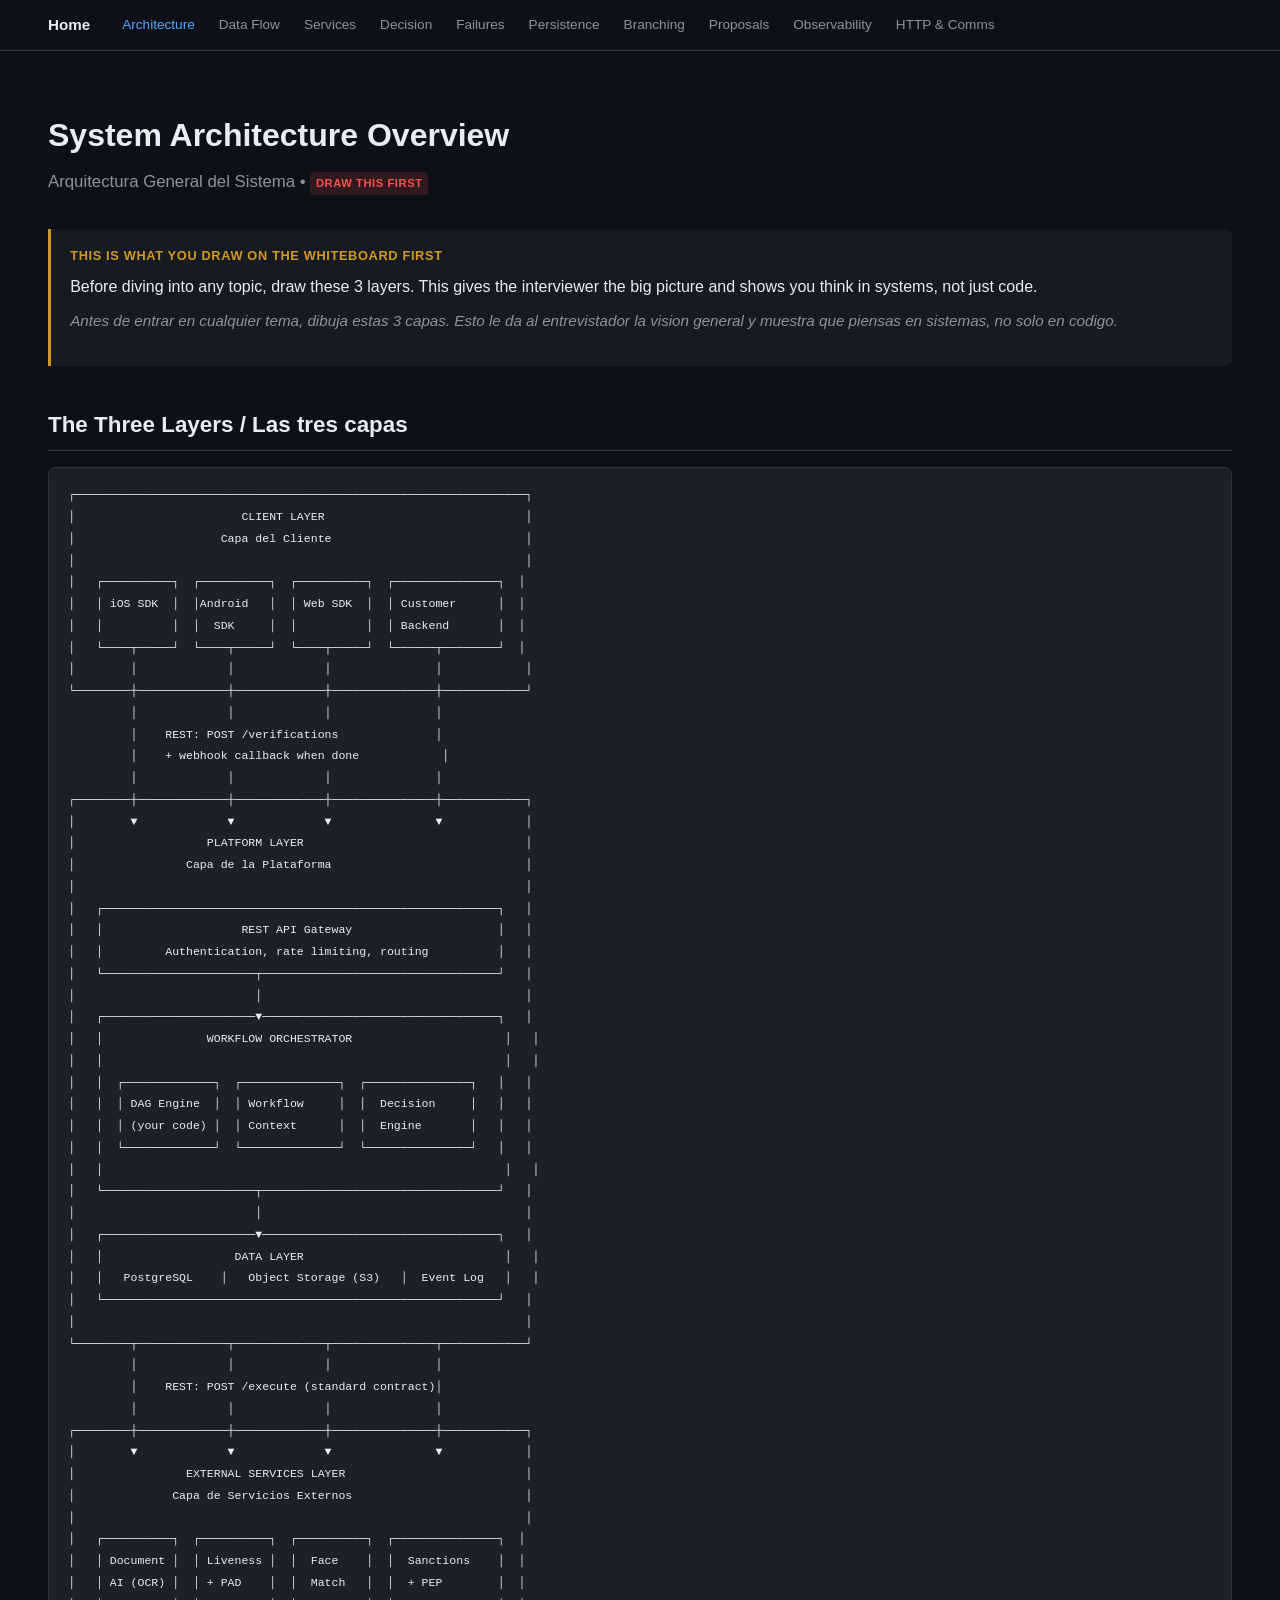
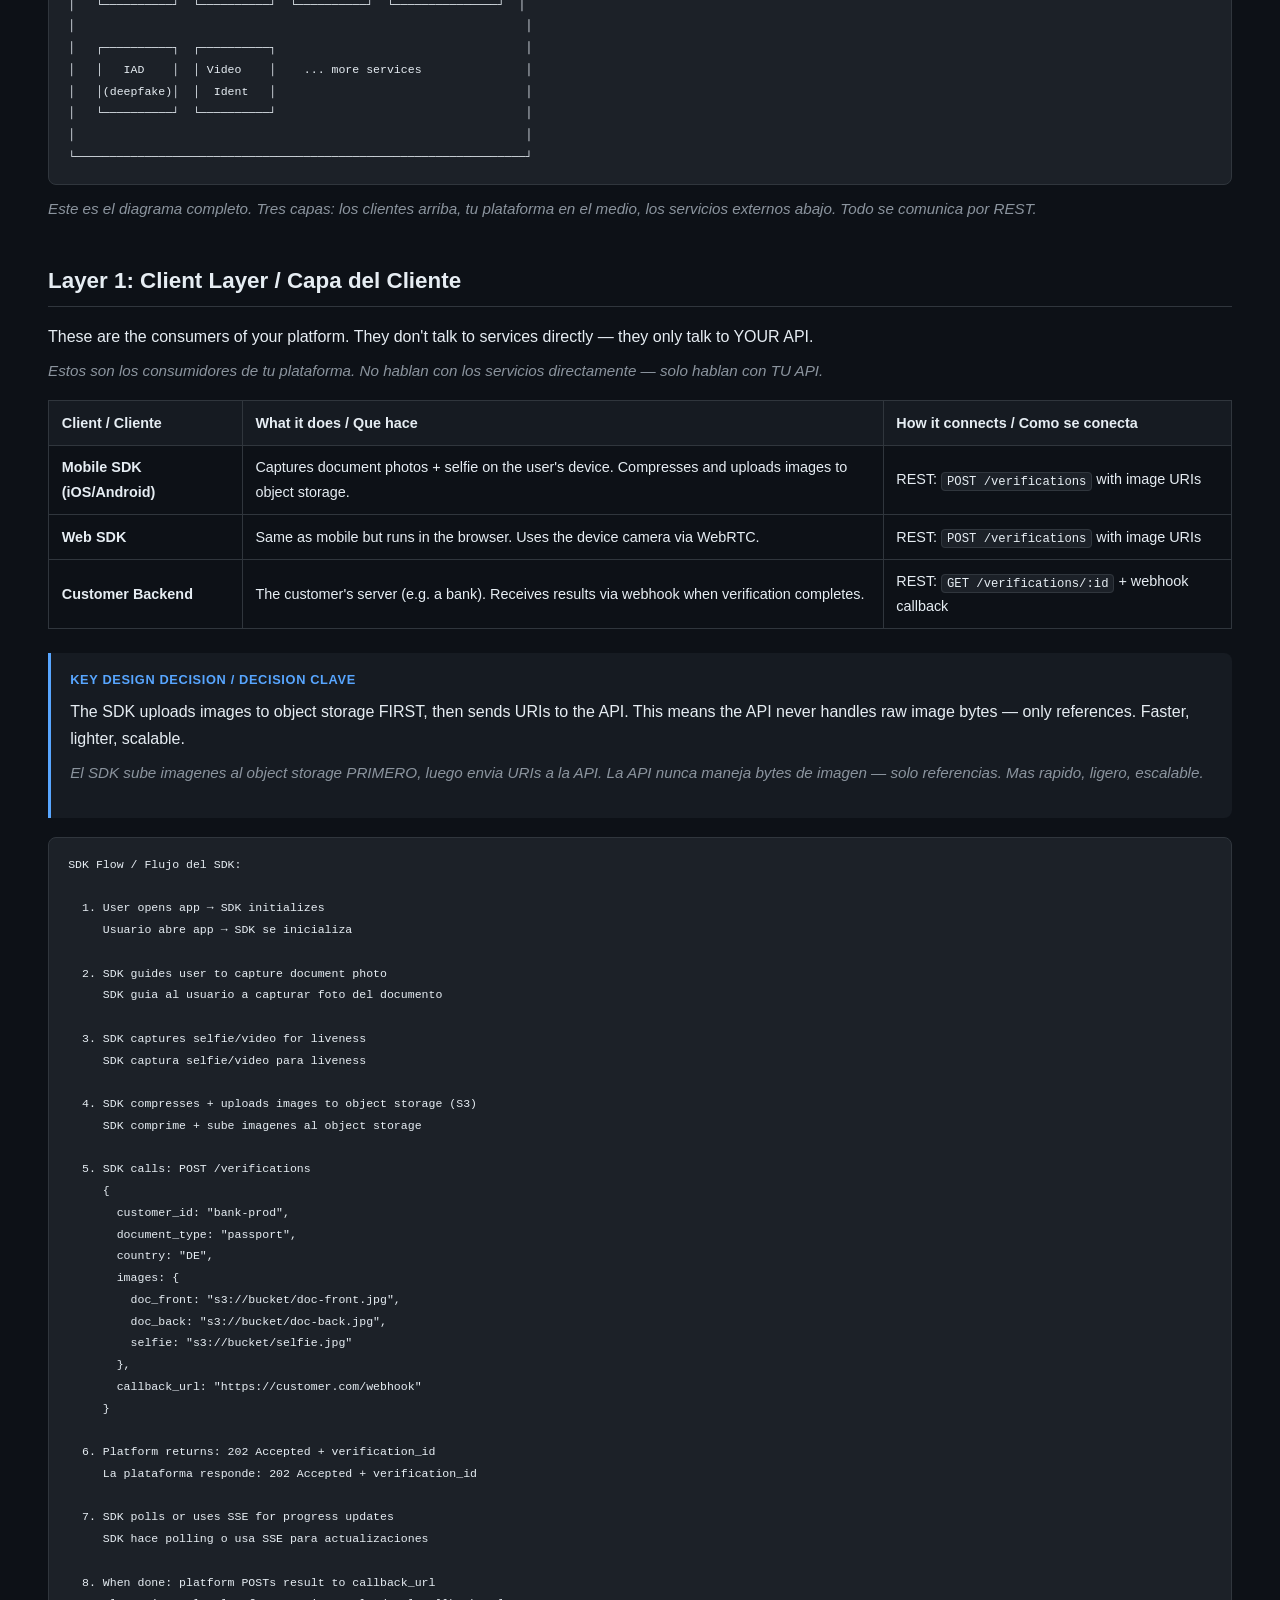
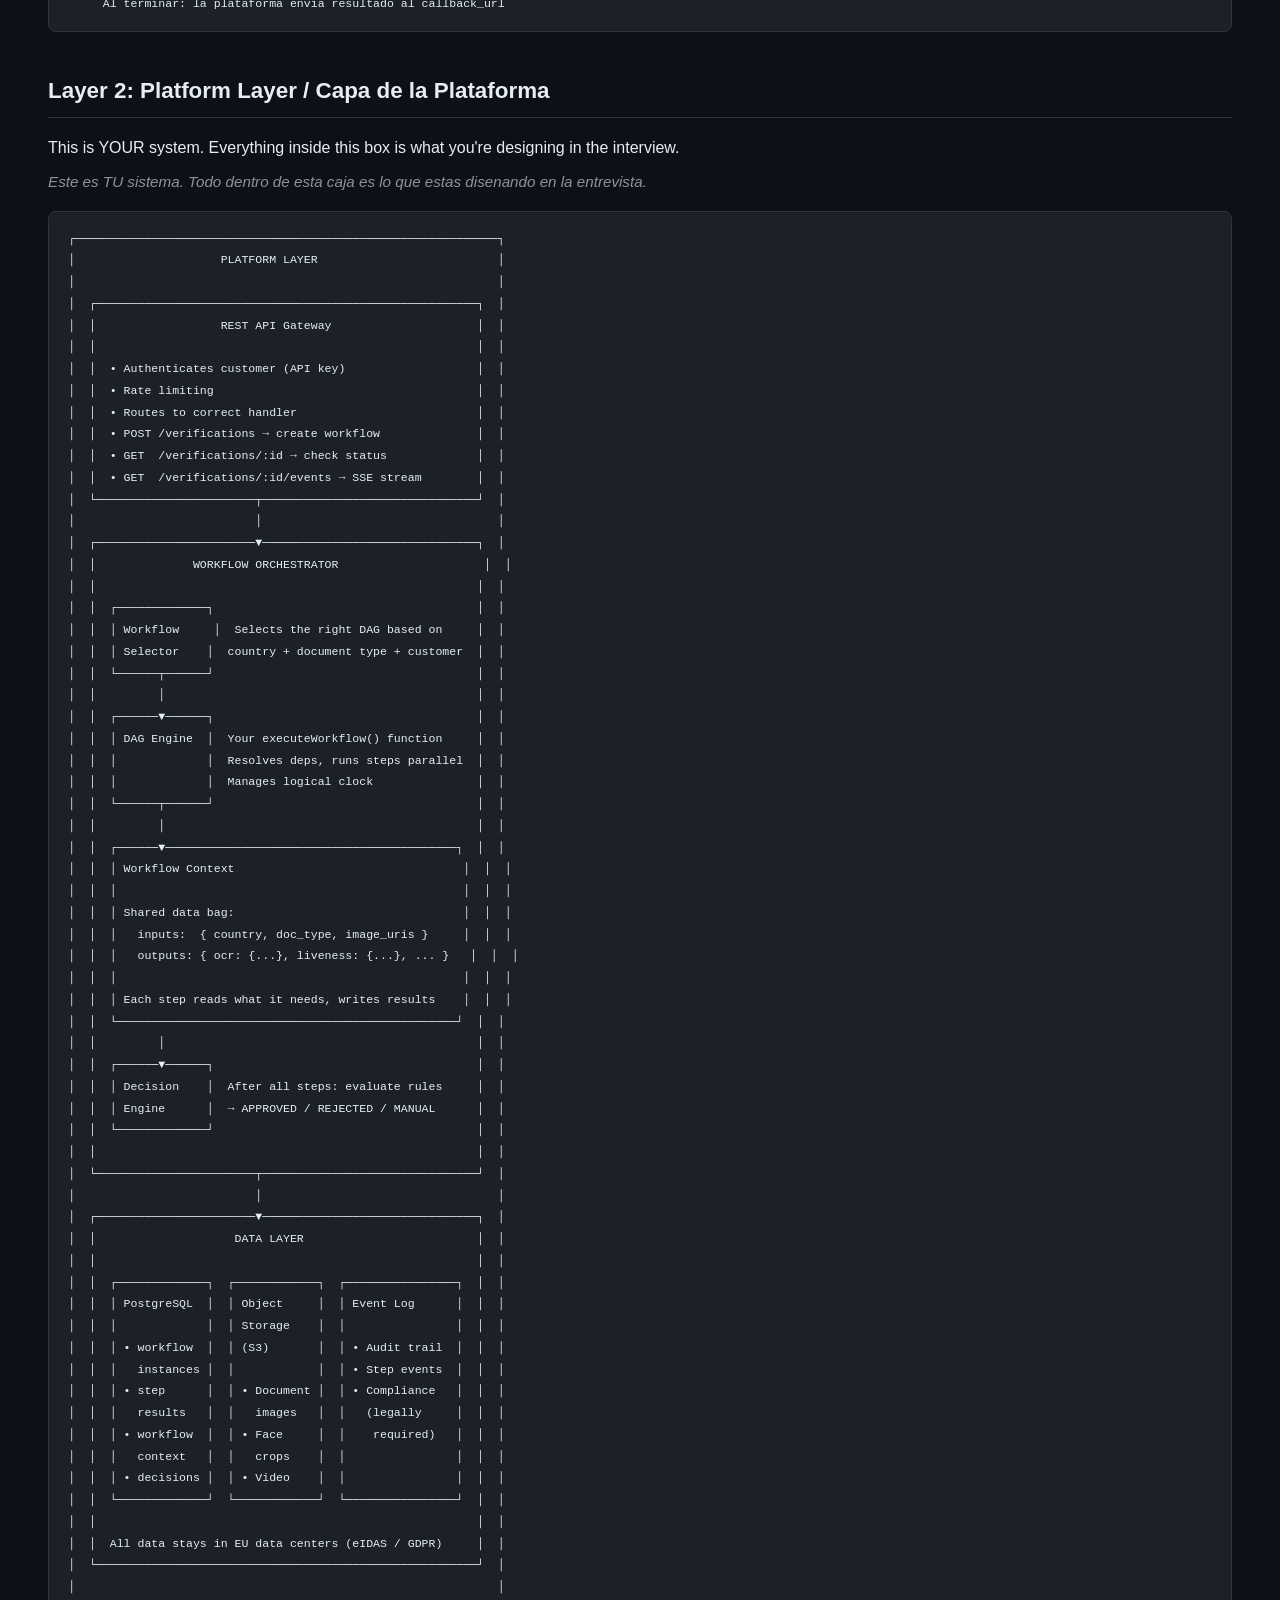
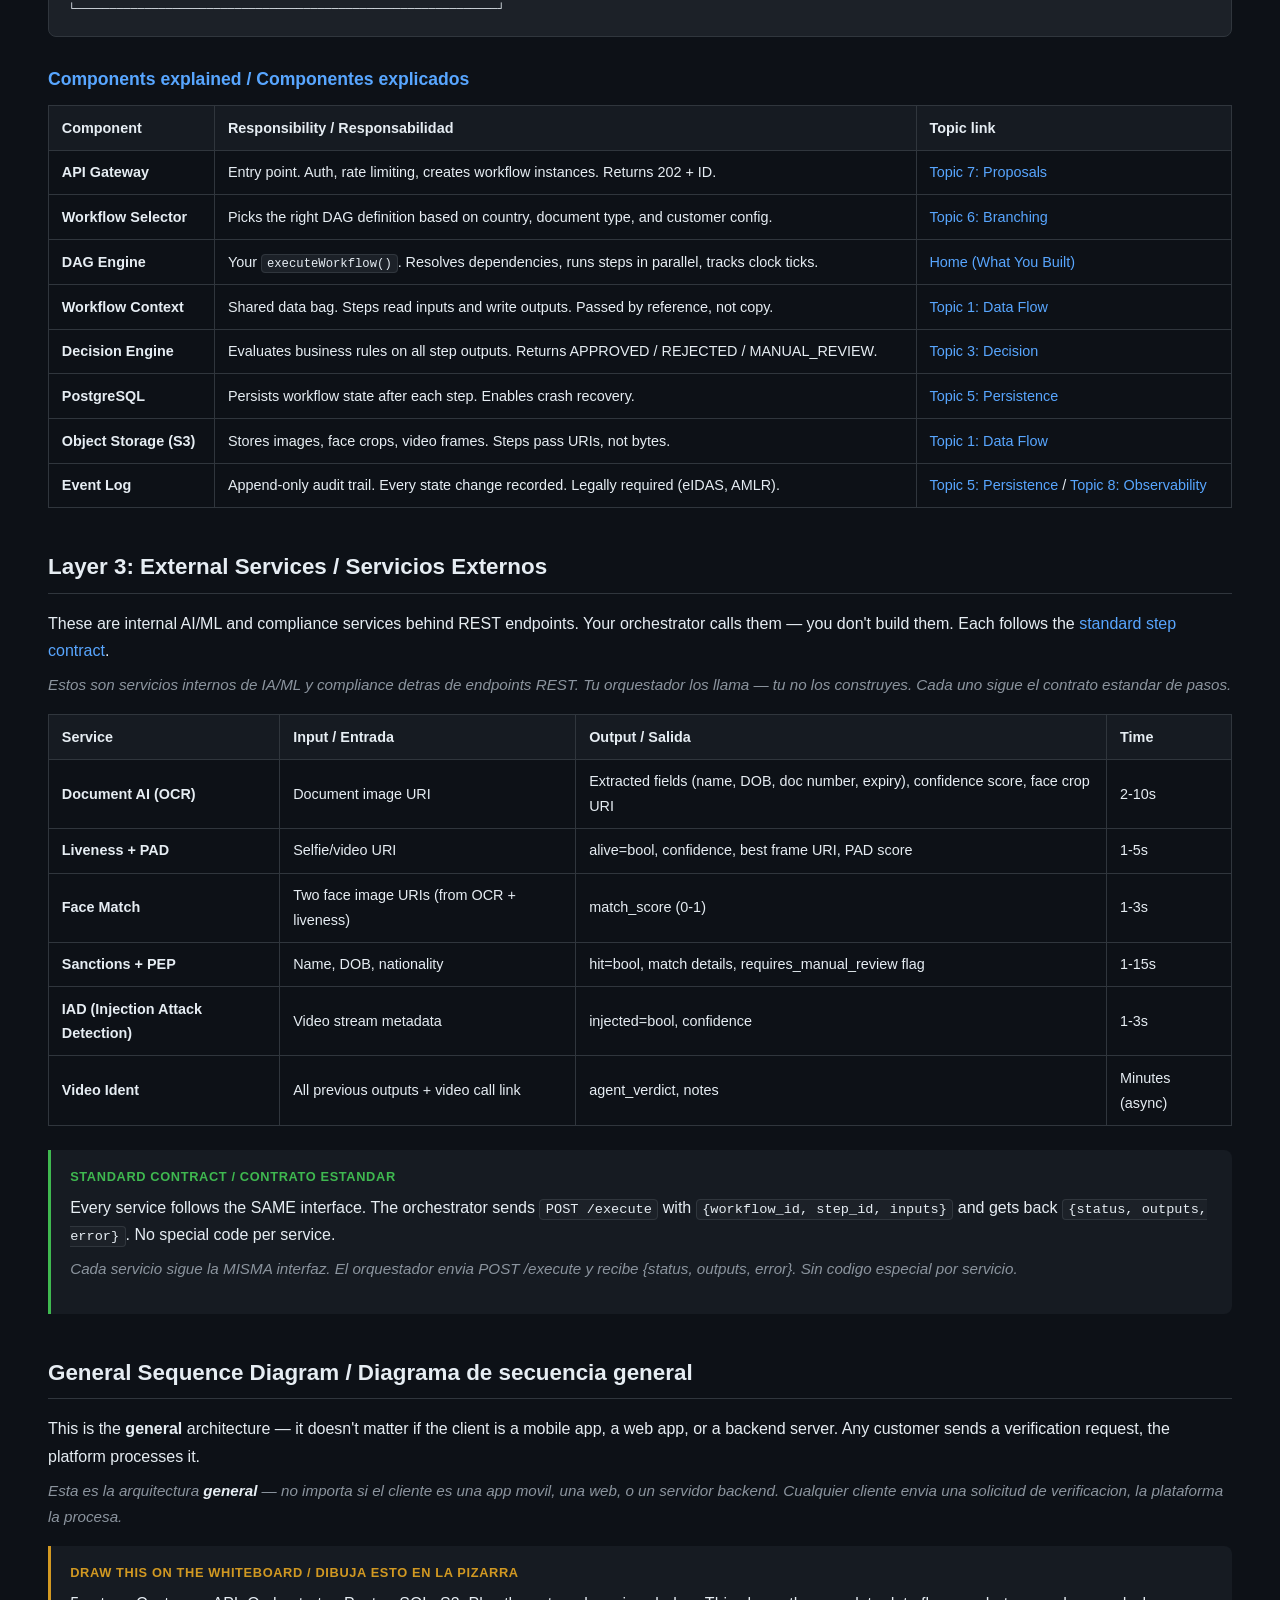
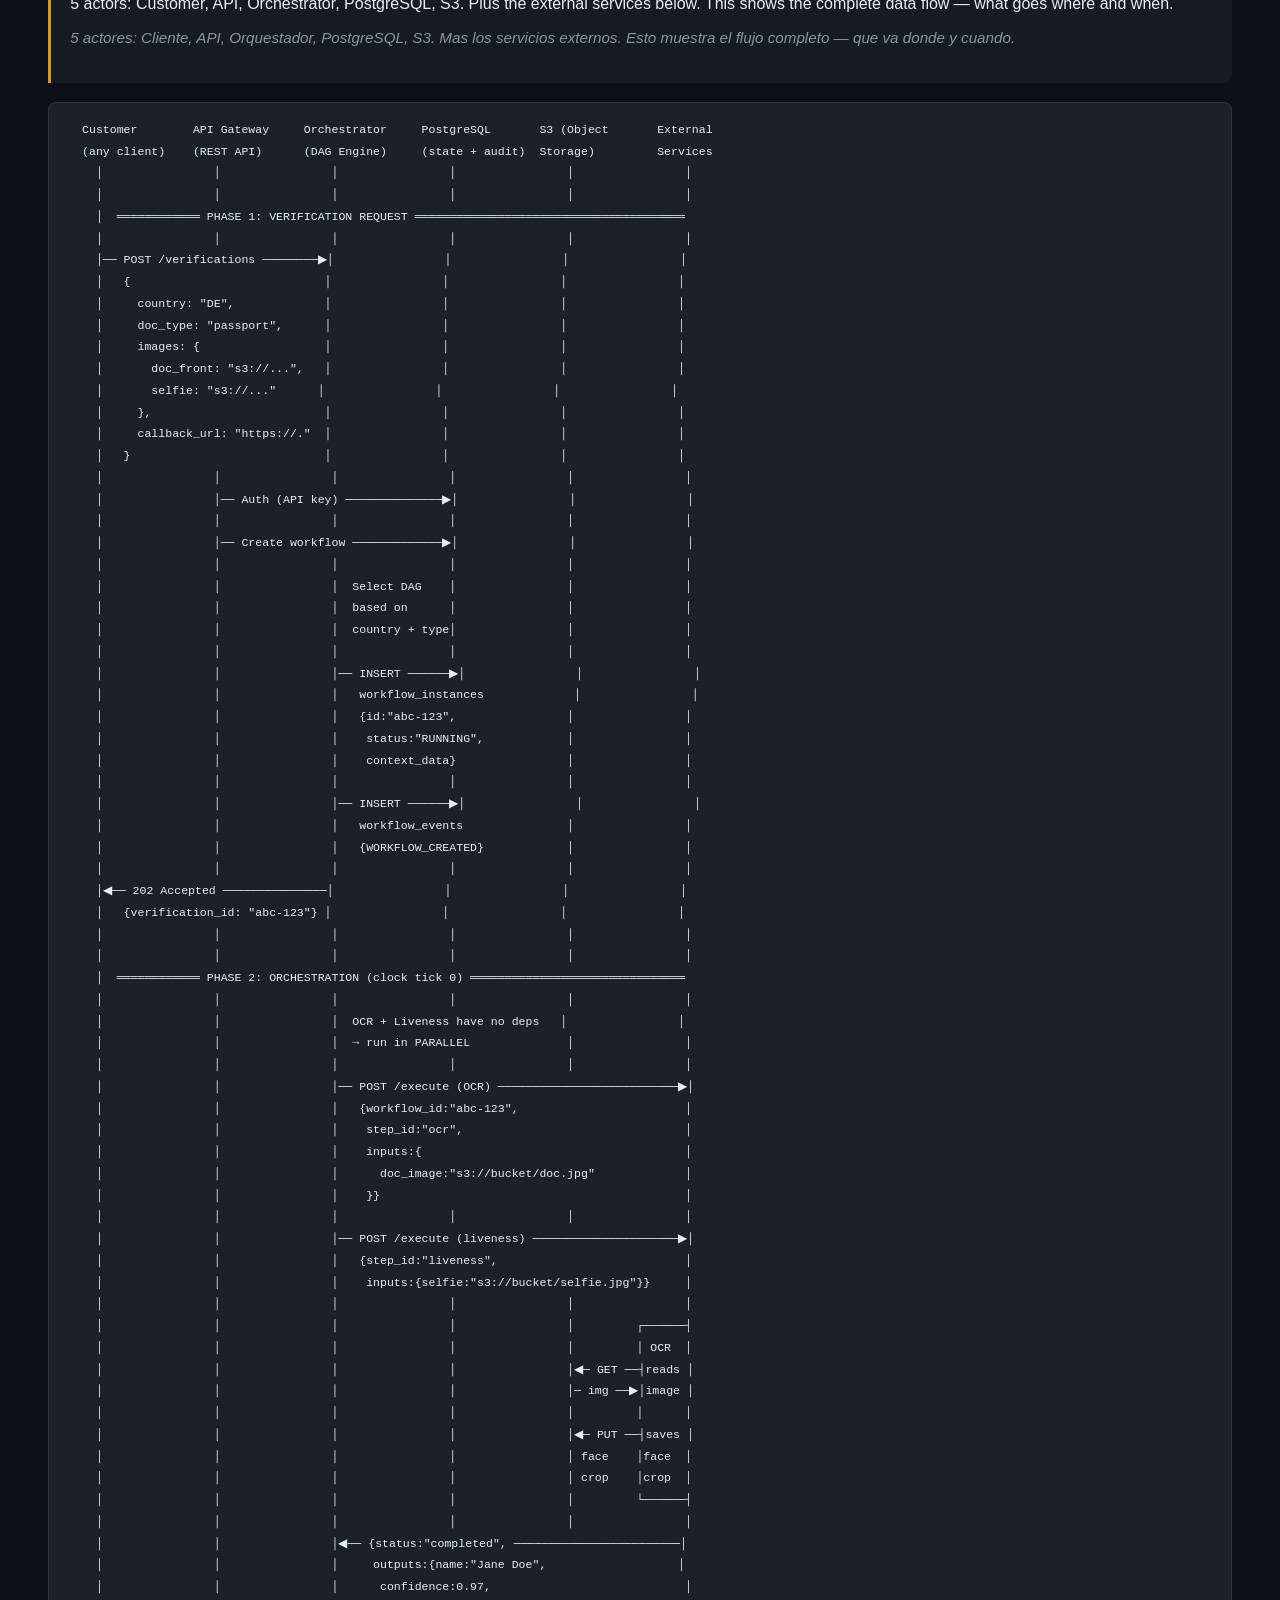
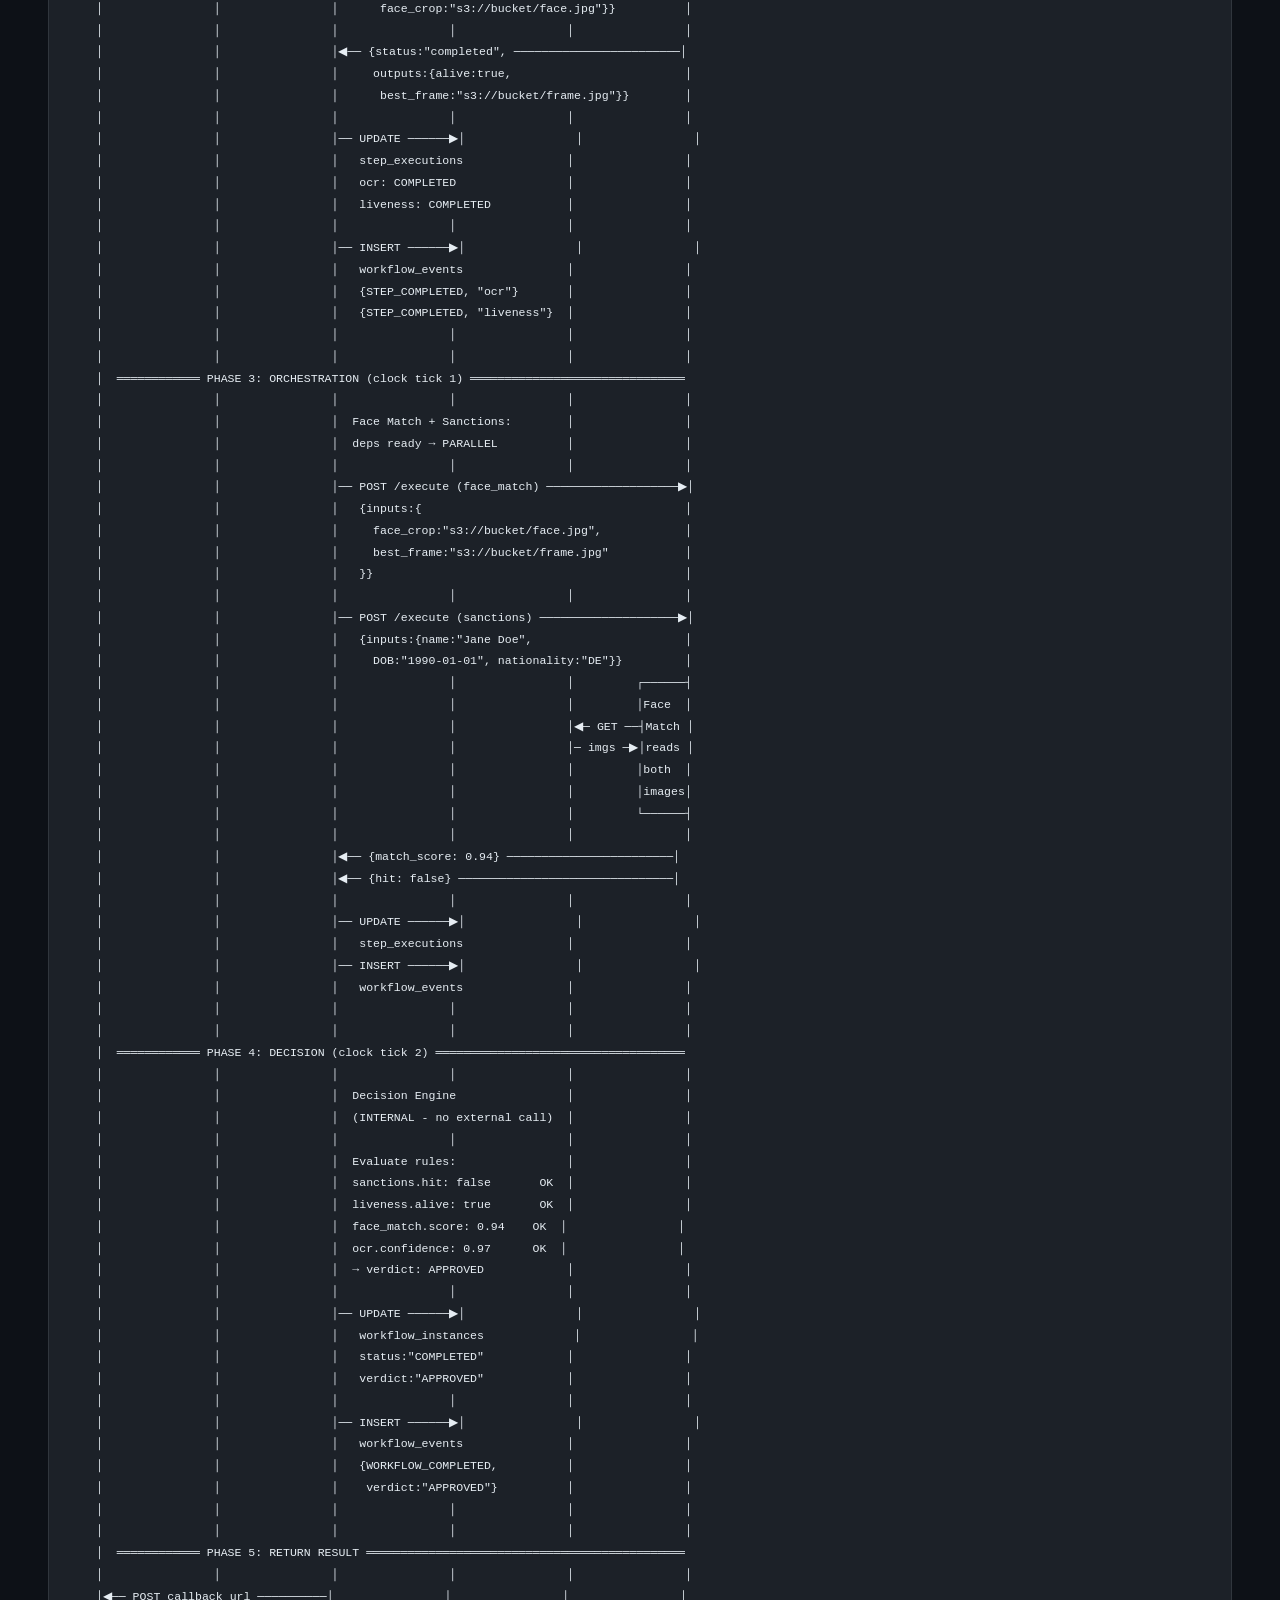
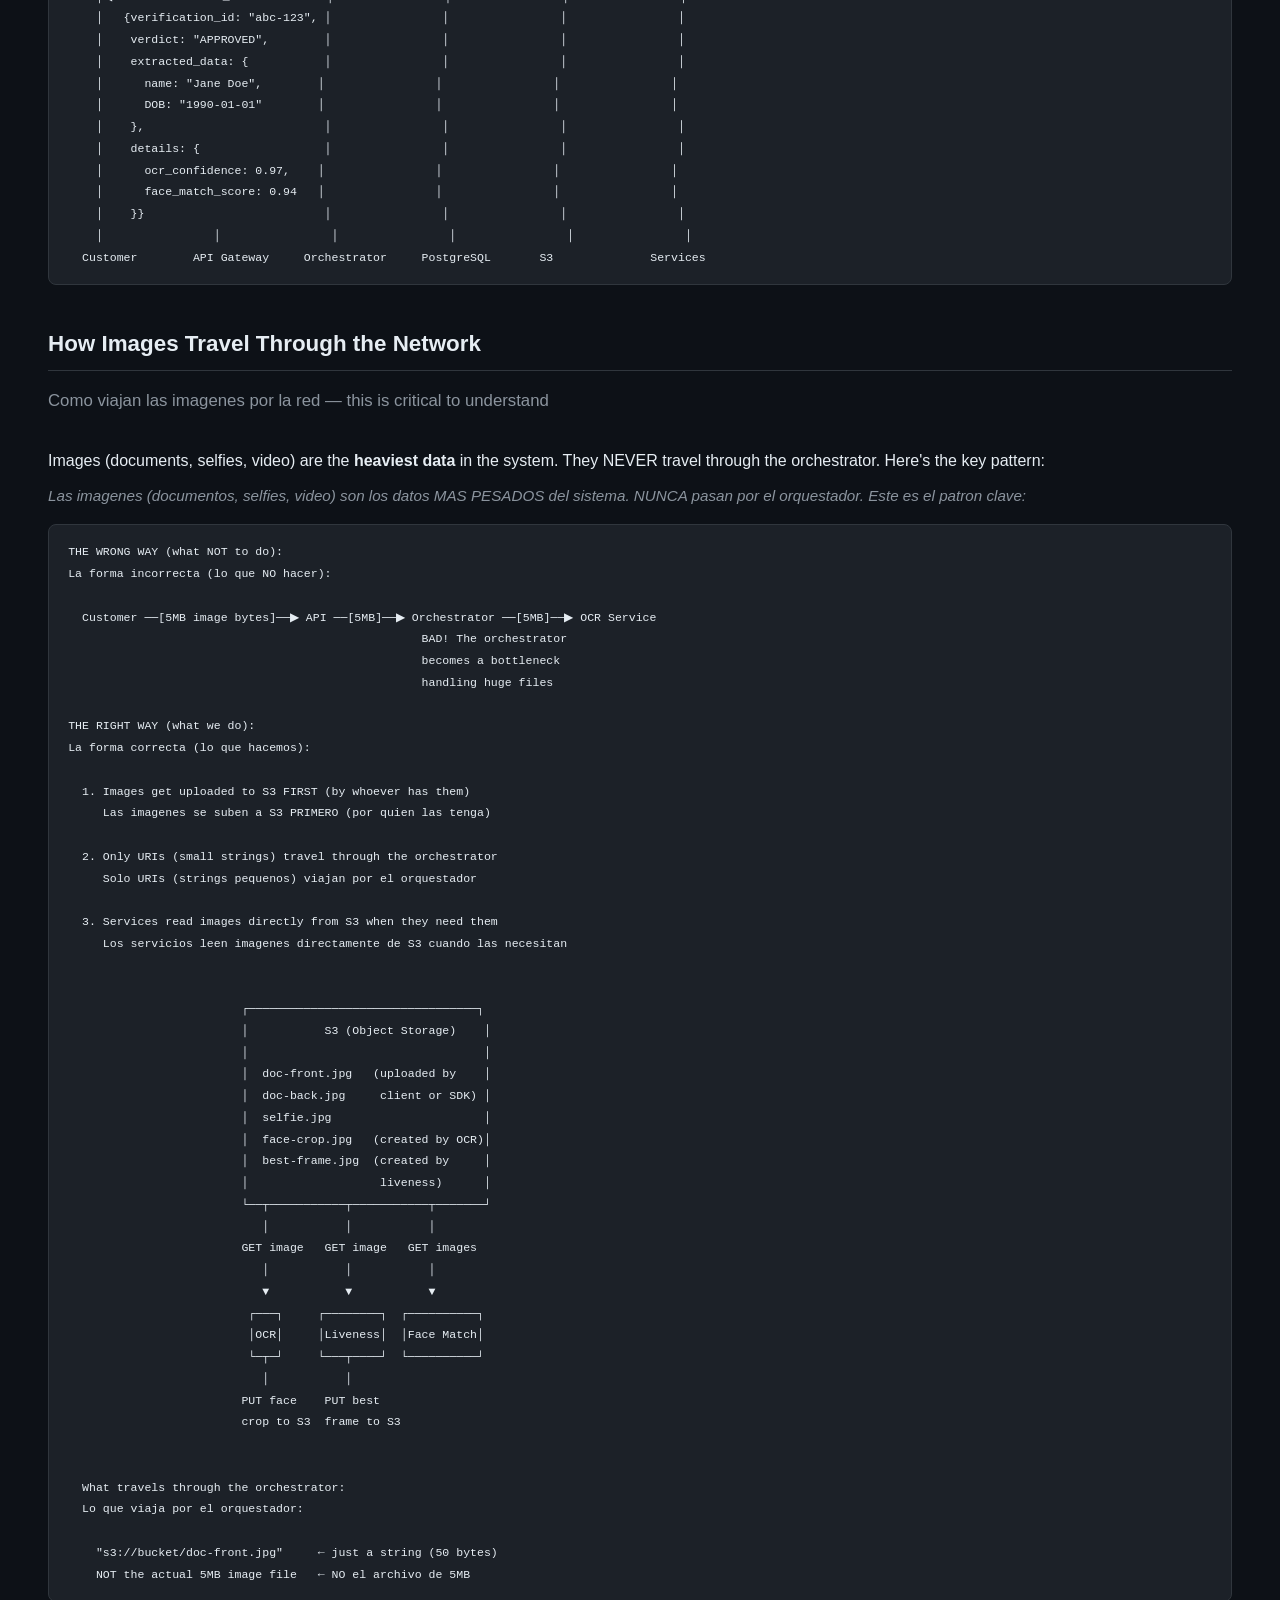
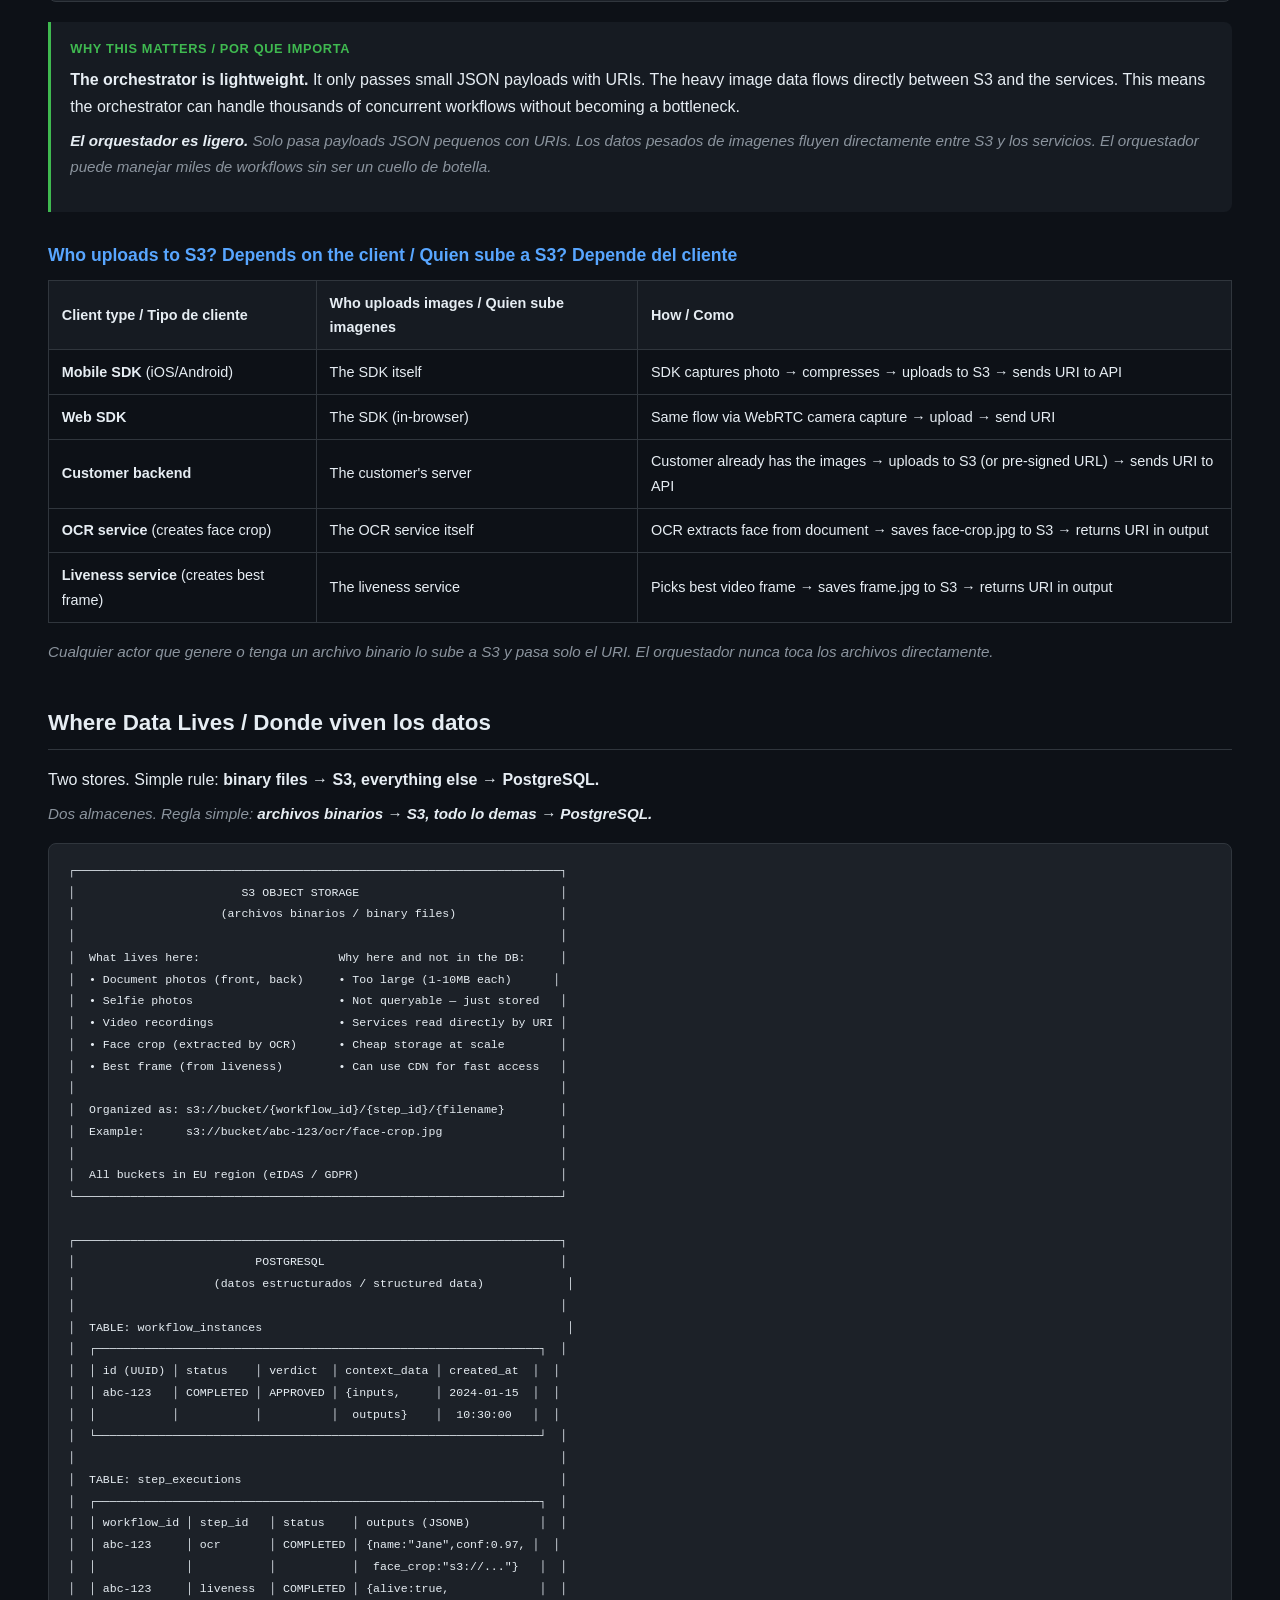
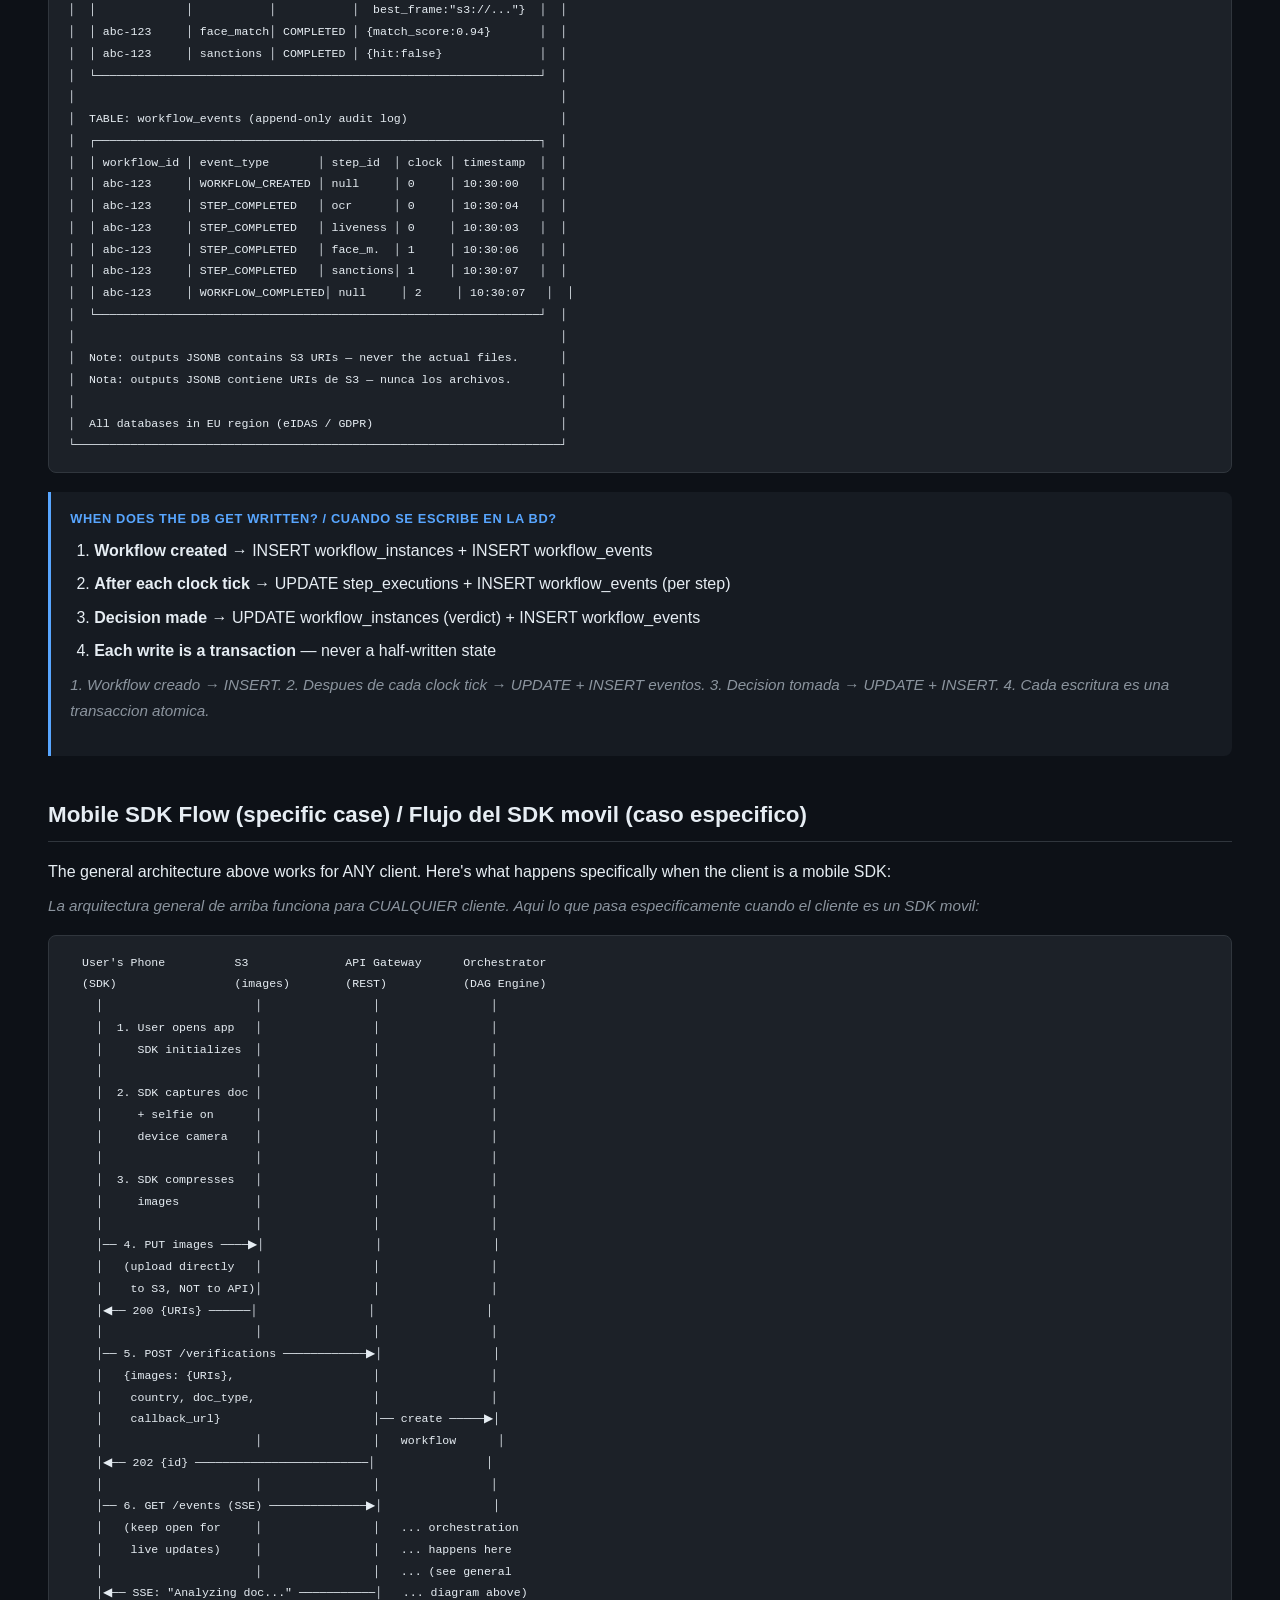
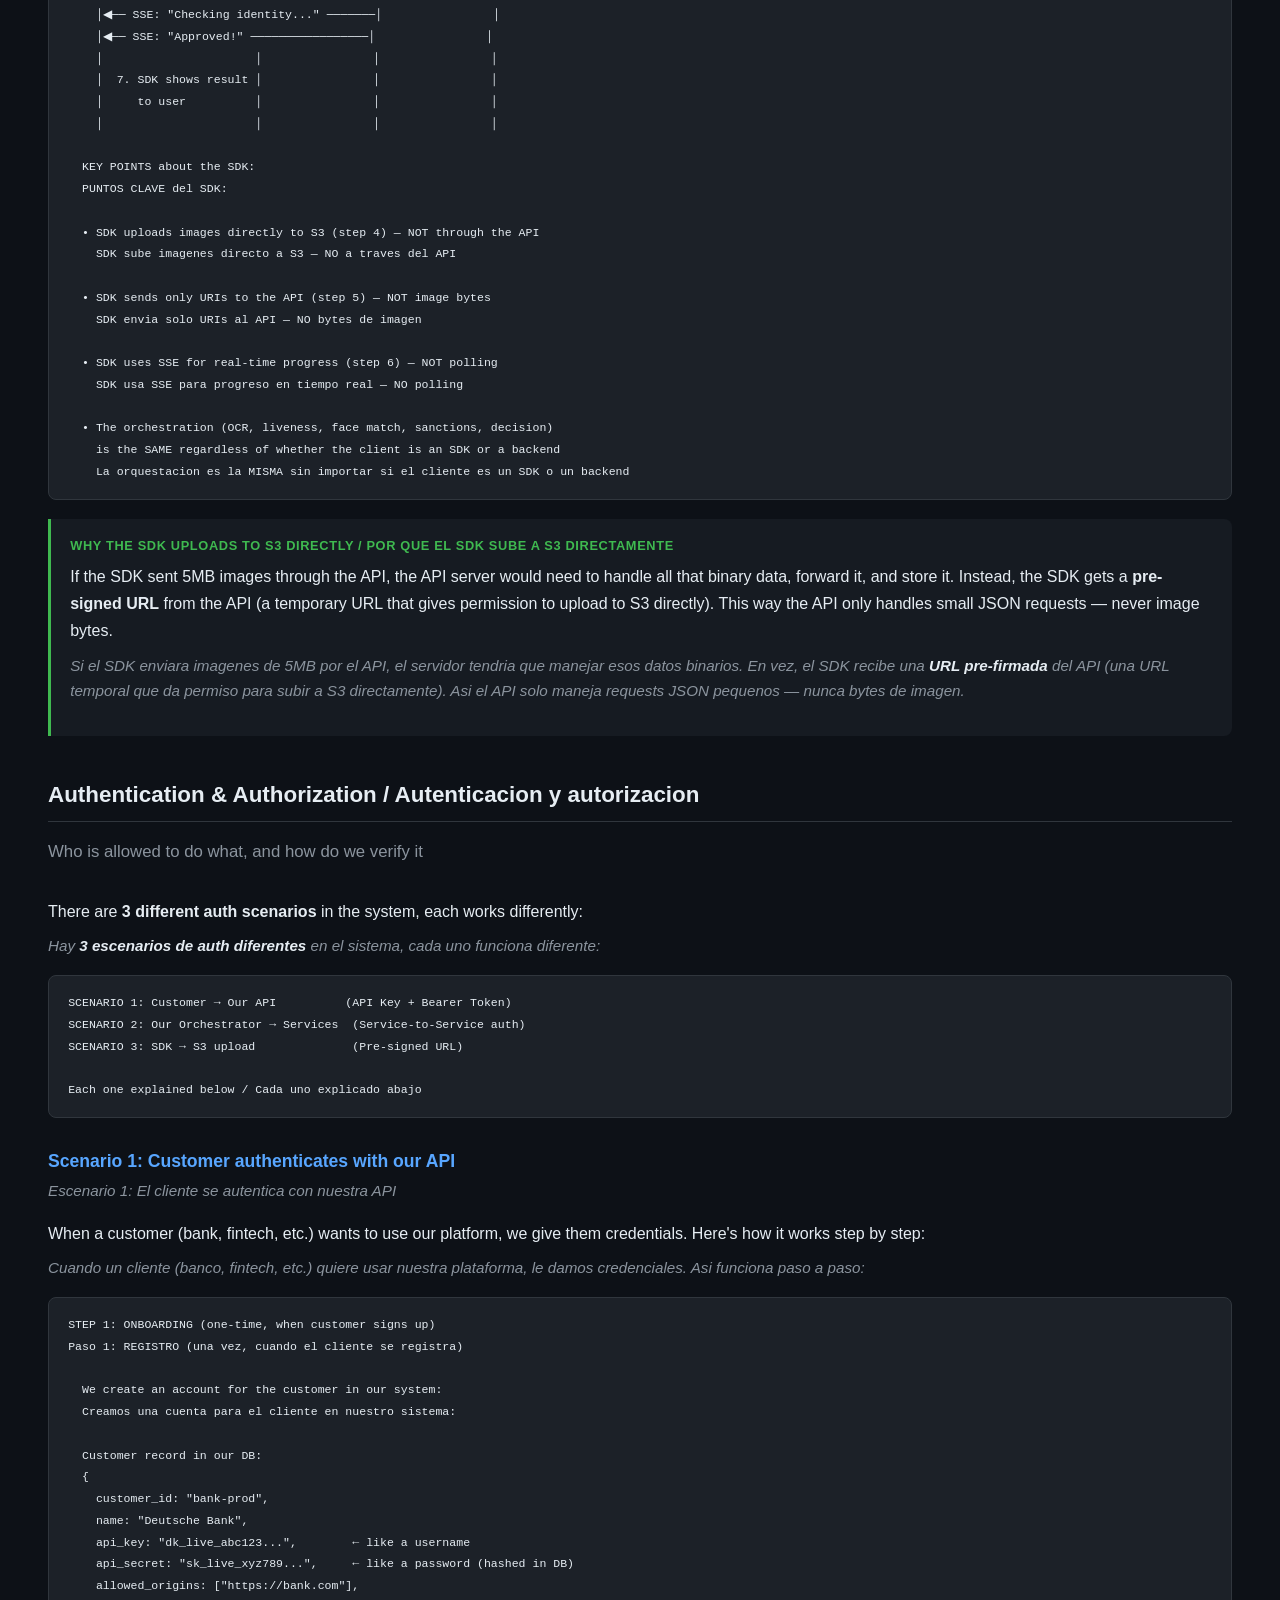
==== commit ec37af7f: "architecture" ====
--- a/architecture.html
+++ b/architecture.html
@@ -336,272 +336,330 @@
     <p class="es">Cada servicio sigue la MISMA interfaz. El orquestador envia POST /execute y recibe {status, outputs, error}. Sin codigo especial por servicio.</p>
   </div>
 
-  <!-- ============ SEQUENCE DIAGRAM ============ -->
-  <h2>Full Sequence Diagram / Diagrama de secuencia completo</h2>
-
-  <p>Like a UML sequence diagram — every actor is a column, arrows show who talks to whom, and you can see exactly WHEN and WHERE data gets stored.</p>
-  <p class="es">Como un diagrama de secuencia UML — cada actor es una columna, las flechas muestran quien habla con quien, y ves exactamente CUANDO y DONDE se guardan los datos.</p>
+  <!-- ============ GENERAL SEQUENCE DIAGRAM ============ -->
+  <h2>General Sequence Diagram / Diagrama de secuencia general</h2>
+
+  <p>This is the <strong>general</strong> architecture — it doesn't matter if the client is a mobile app, a web app, or a backend server. Any customer sends a verification request, the platform processes it.</p>
+  <p class="es">Esta es la arquitectura <strong>general</strong> — no importa si el cliente es una app movil, una web, o un servidor backend. Cualquier cliente envia una solicitud de verificacion, la plataforma la procesa.</p>
 
   <div class="callout warn">
-    <div class="label">This is the key diagram / Este es el diagrama clave</div>
-    <p>This is what you'd draw on a whiteboard to show the full system flow. It answers: "where do files live?", "when do we hit the database?", and "what calls what?"</p>
-    <p class="es">Esto es lo que dibujarias en la pizarra. Responde: "donde viven los archivos?", "cuando tocamos la base de datos?", y "quien llama a quien?"</p>
-  </div>
-
-<pre><code>  SDK/App        API Gateway     Orchestrator     PostgreSQL    S3 (Object     OCR        Liveness    Face Match   Sanctions
-  (user's        (REST API)      (DAG Engine)     (state +      Storage)       Service    + PAD       Service      + PEP
-   device)                                         audit)       (images)
-    │                │                │                │             │             │           │           │           │
-    │                │                │                │             │             │           │           │           │
-    │  ══════════════════════ PHASE 1: CAPTURE + UPLOAD ══════════════════════════════════════════════════════════════ │
-    │                │                │                │             │             │           │           │           │
-    │  User captures │                │                │             │             │           │           │           │
-    │  document +    │                │                │             │             │           │           │           │
-    │  selfie        │                │                │             │             │           │           │           │
-    │                │                │                │             │             │           │           │           │
-    │── PUT doc_front.jpg ──────────────────────────────────────────▶│             │           │           │           │
-    │◀── 200 OK {uri: "s3://bucket/doc-front.jpg"} ─────────────────│             │           │           │           │
-    │                │                │                │             │             │           │           │           │
-    │── PUT selfie.jpg ─────────────────────────────────────────────▶│             │           │           │           │
-    │◀── 200 OK {uri: "s3://bucket/selfie.jpg"} ────────────────────│             │           │           │           │
-    │                │                │                │             │             │           │           │           │
-    │  Images now    │                │                │             │             │           │           │           │
-    │  live in S3    │                │                │             │             │           │           │           │
-    │                │                │                │             │             │           │           │           │
-    │  ════════════════════ PHASE 2: START VERIFICATION ════════════════════════════════════════════════════════════── │
-    │                │                │                │             │             │           │           │           │
-    │── POST /verifications ────────▶│                │             │             │           │           │           │
-    │   {country:"DE",               │                │             │             │           │           │           │
-    │    doc_type:"passport",        │                │             │             │           │           │           │
-    │    images:{doc:"s3://...",      │                │             │             │           │           │           │
-    │            selfie:"s3://..."},  │                │             │             │           │           │           │
-    │    callback_url:"https://..."}─▶│                │             │             │           │           │           │
-    │                │                │                │             │             │           │           │           │
-    │                │── Validate + authenticate ─────▶│             │             │           │           │           │
-    │                │   (API key check)               │             │             │           │           │           │
-    │                │                │                │             │             │           │           │           │
-    │                │── Create workflow ──────────────▶│             │             │           │           │           │
-    │                │   {country, type, image_uris}   │             │             │           │           │           │
-    │                │                │                │             │             │           │           │           │
-    │                │                │  Select DAG    │             │             │           │           │           │
-    │                │                │  (DE+passport  │             │             │           │           │           │
-    │                │                │   → standard   │             │             │           │           │           │
-    │                │                │     flow)      │             │             │           │           │           │
-    │                │                │                │             │             │           │           │           │
-    │                │                │── INSERT ──────▶│             │             │           │           │           │
-    │                │                │   workflow_     │             │             │           │           │           │
-    │                │                │   instances     │             │             │           │           │           │
-    │                │                │   {id, status:  │             │             │           │           │           │
-    │                │                │    "RUNNING",   │             │             │           │           │           │
-    │                │                │    context}     │             │             │           │           │           │
-    │                │                │◀── OK ──────────│             │             │           │           │           │
-    │                │                │                │             │             │           │           │           │
-    │                │                │── INSERT ──────▶│             │             │           │           │           │
-    │                │                │   workflow_     │             │             │           │           │           │
-    │                │                │   events       │             │             │           │           │           │
-    │                │                │   {WORKFLOW_    │             │             │           │           │           │
-    │                │                │    CREATED}     │             │             │           │           │           │
-    │                │                │                │             │             │           │           │           │
-    │◀── 202 Accepted ───────────────│                │             │             │           │           │           │
-    │   {verification_id: "abc-123"} │                │             │             │           │           │           │
-    │                │                │                │             │             │           │           │           │
-    │── GET /verifications/abc-123/events (SSE) ─────▶│             │             │           │           │           │
-    │   (keep connection open for progress)           │             │             │           │           │           │
-    │                │                │                │             │             │           │           │           │
-    │  ═══════════════════════════ PHASE 3: CLOCK TICK 0 (parallel) ════════════════════════════════════════════════  │
-    │                │                │                │             │             │           │           │           │
-    │                │                │── POST /execute ────────────────────────────────────▶│           │           │
-    │                │                │   {workflow_id:"abc-123",                            │           │           │
-    │                │                │    step_id:"ocr",                                    │           │           │
-    │                │                │    inputs:{doc_image:"s3://bucket/doc-front.jpg"}}   │           │           │
-    │                │                │                │             │             │           │           │           │
-    │                │                │── POST /execute ──────────────────────────────────────────────▶│           │
-    │                │                │   {workflow_id:"abc-123",                                      │           │
-    │                │                │    step_id:"liveness",                                         │           │
-    │                │                │    inputs:{selfie:"s3://bucket/selfie.jpg"}}                   │           │
-    │                │                │                │             │             │           │           │           │
-    │                │                │                │             │  OCR reads   │           │           │           │
-    │                │                │                │             │  image from  │           │           │           │
-    │                │                │                │             │◀─ GET ───────│           │           │           │
-    │                │                │                │             │── image ────▶│           │           │           │
-    │                │                │                │             │             │           │           │           │
-    │                │                │                │             │  OCR saves   │           │           │           │
-    │                │                │                │             │  face crop   │           │           │           │
-    │                │                │                │             │◀─ PUT ───────│           │           │           │
-    │                │                │                │             │  face.jpg    │           │           │           │
-    │                │                │                │             │             │           │           │           │
-    │                │                │                │             │  Liveness    │           │           │
-    │                │                │                │             │  reads video │           │           │
-    │                │                │                │             │◀─ GET ────────────────────│           │           │
-    │                │                │                │             │── video ─────────────────▶│           │           │
-    │                │                │                │             │             │           │           │           │
-    │                │                │                │             │  Liveness    │           │           │           │
-    │                │                │                │             │  saves best  │           │           │           │
-    │                │                │                │             │  frame       │           │           │           │
-    │                │                │                │             │◀─ PUT ────────────────────│           │           │
-    │                │                │                │             │  frame.jpg   │           │           │           │
-    │                │                │                │             │             │           │           │           │
-    │                │                │◀── {status:"completed", ────────────────────│           │           │           │
-    │                │                │     outputs:{name:"Jane Doe",              │           │           │           │
-    │                │                │      DOB:"1990-01-01",                     │           │           │           │
-    │                │                │      confidence:0.97,                      │           │           │           │
-    │                │                │      face_crop:"s3://bucket/face.jpg"}} ───│           │           │           │
-    │                │                │                │             │             │           │           │           │
-    │                │                │◀── {status:"completed", ───────────────────────────────│           │           │
-    │                │                │     outputs:{alive:true,                               │           │           │
-    │                │                │      confidence:0.95,                                  │           │           │
-    │                │                │      best_frame:"s3://bucket/frame.jpg"}} ─────────────│           │           │
-    │                │                │                │             │             │           │           │           │
-    │                │                │── UPDATE ──────▶│             │             │           │           │           │
-    │                │                │   step_executions             │             │           │           │           │
-    │                │                │   ocr: COMPLETED│             │             │           │           │           │
-    │                │                │   liveness:     │             │             │           │           │           │
-    │                │                │    COMPLETED    │             │             │           │           │           │
-    │                │                │                │             │             │           │           │           │
-    │                │                │── INSERT ──────▶│             │             │           │           │           │
-    │                │                │   workflow_events             │             │           │           │           │
-    │                │                │   {STEP_COMPLETED,           │             │           │           │           │
-    │                │                │    step:"ocr", clock:0}      │             │           │           │           │
-    │                │                │   {STEP_COMPLETED,           │             │           │           │           │
-    │                │                │    step:"liveness",clock:0}  │             │           │           │           │
-    │                │                │                │             │             │           │           │           │
-    │◀── SSE: {"step":"ocr","status":"completed"} ────│             │             │           │           │           │
-    │◀── SSE: {"step":"liveness","status":"completed"}│             │             │           │           │           │
-    │                │                │                │             │             │           │           │           │
-    │  ═══════════════════════════ PHASE 4: CLOCK TICK 1 (parallel) ════════════════════════════════════════════════  │
-    │                │                │                │             │             │           │           │           │
-    │                │                │── POST /execute ──────────────────────────────────────────────────▶│           │
-    │                │                │   {step_id:"face_match",                                          │           │
-    │                │                │    inputs:{face_crop:"s3://bucket/face.jpg",                      │           │
-    │                │                │            best_frame:"s3://bucket/frame.jpg"}}                   │           │
-    │                │                │                │             │             │           │           │           │
-    │                │                │── POST /execute ──────────────────────────────────────────────────────────────▶│
-    │                │                │   {step_id:"sanctions",                                                       │
-    │                │                │    inputs:{name:"Jane Doe",                                                   │
-    │                │                │            DOB:"1990-01-01",                                                  │
-    │                │                │            nationality:"DE"}}                                                 │
-    │                │                │                │             │             │           │           │           │
-    │                │                │                │             │  Face Match  │           │           │           │
-    │                │                │                │             │  reads both  │           │           │           │
-    │                │                │                │             │  images      │           │           │           │
-    │                │                │                │             │◀─ GET ────────────────────────────────│           │
-    │                │                │                │             │── images ────────────────────────────▶│           │
-    │                │                │                │             │             │           │           │           │
-    │                │                │◀── {status:"completed", ────────────────────────────────────────────│           │
-    │                │                │     outputs:{match_score:0.94}} ────────────────────────────────────│           │
-    │                │                │                │             │             │           │           │           │
-    │                │                │◀── {status:"completed", ────────────────────────────────────────────────────────│
-    │                │                │     outputs:{hit:false,                                                         │
-    │                │                │      requires_manual_review:false}} ────────────────────────────────────────────│
-    │                │                │                │             │             │           │           │           │
-    │                │                │── UPDATE ──────▶│             │             │           │           │           │
-    │                │                │   step_executions             │             │           │           │           │
-    │                │                │   face_match:   │             │             │           │           │           │
-    │                │                │    COMPLETED    │             │             │           │           │           │
-    │                │                │   sanctions:    │             │             │           │           │           │
-    │                │                │    COMPLETED    │             │             │           │           │           │
-    │                │                │                │             │             │           │           │           │
-    │                │                │── INSERT ──────▶│             │             │           │           │           │
-    │                │                │   workflow_events             │             │           │           │           │
-    │                │                │   {STEP_COMPLETED,           │             │           │           │           │
-    │                │                │    step:"face_match",        │             │           │           │           │
-    │                │                │    clock:1}                  │             │           │           │           │
-    │                │                │   {STEP_COMPLETED,           │             │           │           │           │
-    │                │                │    step:"sanctions",         │             │           │           │           │
-    │                │                │    clock:1}                  │             │           │           │           │
-    │                │                │                │             │             │           │           │           │
-    │  ═══════════════════════════ PHASE 5: CLOCK TICK 2 (decision) ════════════════════════════════════════════════  │
-    │                │                │                │             │             │           │           │           │
-    │                │                │  Decision Engine               │             │           │           │           │
-    │                │                │  (internal, no                │             │           │           │           │
-    │                │                │   external call):             │             │           │           │           │
-    │                │                │                │             │             │           │           │           │
-    │                │                │  ocr.confidence: 0.97  ✓     │             │           │           │           │
-    │                │                │  liveness.alive: true   ✓    │             │           │           │           │
-    │                │                │  face_match: 0.94      ✓    │             │           │           │           │
-    │                │                │  sanctions.hit: false   ✓    │             │           │           │           │
-    │                │                │  → verdict: APPROVED         │             │           │           │           │
-    │                │                │                │             │             │           │           │           │
-    │                │                │── UPDATE ──────▶│             │             │           │           │           │
-    │                │                │   workflow_     │             │             │           │           │           │
-    │                │                │   instances     │             │             │           │           │           │
-    │                │                │   status:       │             │             │           │           │           │
-    │                │                │   "COMPLETED"   │             │             │           │           │           │
-    │                │                │   verdict:      │             │             │           │           │           │
-    │                │                │   "APPROVED"    │             │             │           │           │           │
-    │                │                │                │             │             │           │           │           │
-    │                │                │── INSERT ──────▶│             │             │           │           │           │
-    │                │                │   workflow_events             │             │           │           │           │
-    │                │                │   {WORKFLOW_    │             │             │           │           │           │
-    │                │                │    COMPLETED,   │             │             │           │           │           │
-    │                │                │    verdict:     │             │             │           │           │           │
-    │                │                │    "APPROVED"}  │             │             │           │           │           │
-    │                │                │                │             │             │           │           │           │
-    │  ═══════════════════════════ PHASE 6: NOTIFY ═════════════════════════════════════════════════════════════════  │
-    │                │                │                │             │             │           │           │           │
-    │◀── SSE: {"verdict":"APPROVED","details":{...}} ─│             │             │           │           │           │
-    │                │                │                │             │             │           │           │           │
-    │                │                │── POST callback_url ──────────────────────────────────────────────────────────▶
-    │                │                │   {verification_id:"abc-123",                         Customer Backend
-    │                │                │    verdict:"APPROVED",
-    │                │                │    extracted_data:{name:"Jane Doe",DOB:"1990-01-01"},
-    │                │                │    details:{ocr_confidence:0.97,face_match:0.94}}
-    │                │                │                │             │             │           │           │           │
-    │                │                │                │             │             │           │           │           │
-  SDK/App        API Gateway     Orchestrator     PostgreSQL      S3            OCR        Liveness    Face Match   Sanctions
+    <div class="label">Draw this on the whiteboard / Dibuja esto en la pizarra</div>
+    <p>5 actors: Customer, API, Orchestrator, PostgreSQL, S3. Plus the external services below. This shows the complete data flow — what goes where and when.</p>
+    <p class="es">5 actores: Cliente, API, Orquestador, PostgreSQL, S3. Mas los servicios externos. Esto muestra el flujo completo — que va donde y cuando.</p>
+  </div>
+
+<pre><code>  Customer        API Gateway     Orchestrator     PostgreSQL       S3 (Object       External
+  (any client)    (REST API)      (DAG Engine)     (state + audit)  Storage)         Services
+    │                │                │                │                │                │
+    │                │                │                │                │                │
+    │  ════════════ PHASE 1: VERIFICATION REQUEST ═══════════════════════════════════════
+    │                │                │                │                │                │
+    │── POST /verifications ────────▶│                │                │                │
+    │   {                            │                │                │                │
+    │     country: "DE",             │                │                │                │
+    │     doc_type: "passport",      │                │                │                │
+    │     images: {                  │                │                │                │
+    │       doc_front: "s3://...",   │                │                │                │
+    │       selfie: "s3://..."      │                │                │                │
+    │     },                         │                │                │                │
+    │     callback_url: "https://."  │                │                │                │
+    │   }                            │                │                │                │
+    │                │                │                │                │                │
+    │                │── Auth (API key) ──────────────▶│                │                │
+    │                │                │                │                │                │
+    │                │── Create workflow ─────────────▶│                │                │
+    │                │                │                │                │                │
+    │                │                │  Select DAG    │                │                │
+    │                │                │  based on      │                │                │
+    │                │                │  country + type│                │                │
+    │                │                │                │                │                │
+    │                │                │── INSERT ──────▶│                │                │
+    │                │                │   workflow_instances             │                │
+    │                │                │   {id:"abc-123",                │                │
+    │                │                │    status:"RUNNING",            │                │
+    │                │                │    context_data}                │                │
+    │                │                │                │                │                │
+    │                │                │── INSERT ──────▶│                │                │
+    │                │                │   workflow_events               │                │
+    │                │                │   {WORKFLOW_CREATED}            │                │
+    │                │                │                │                │                │
+    │◀── 202 Accepted ───────────────│                │                │                │
+    │   {verification_id: "abc-123"} │                │                │                │
+    │                │                │                │                │                │
+    │                │                │                │                │                │
+    │  ════════════ PHASE 2: ORCHESTRATION (clock tick 0) ═══════════════════════════════
+    │                │                │                │                │                │
+    │                │                │  OCR + Liveness have no deps   │                │
+    │                │                │  → run in PARALLEL              │                │
+    │                │                │                │                │                │
+    │                │                │── POST /execute (OCR) ──────────────────────────▶│
+    │                │                │   {workflow_id:"abc-123",                        │
+    │                │                │    step_id:"ocr",                                │
+    │                │                │    inputs:{                                      │
+    │                │                │      doc_image:"s3://bucket/doc.jpg"             │
+    │                │                │    }}                                            │
+    │                │                │                │                │                │
+    │                │                │── POST /execute (liveness) ─────────────────────▶│
+    │                │                │   {step_id:"liveness",                           │
+    │                │                │    inputs:{selfie:"s3://bucket/selfie.jpg"}}     │
+    │                │                │                │                │                │
+    │                │                │                │                │         ┌──────┤
+    │                │                │                │                │         │ OCR  │
+    │                │                │                │                │◀─ GET ──┤reads │
+    │                │                │                │                │─ img ──▶│image │
+    │                │                │                │                │         │      │
+    │                │                │                │                │◀─ PUT ──┤saves │
+    │                │                │                │                │ face    │face  │
+    │                │                │                │                │ crop    │crop  │
+    │                │                │                │                │         └──────┤
+    │                │                │                │                │                │
+    │                │                │◀── {status:"completed", ────────────────────────│
+    │                │                │     outputs:{name:"Jane Doe",                   │
+    │                │                │      confidence:0.97,                            │
+    │                │                │      face_crop:"s3://bucket/face.jpg"}}          │
+    │                │                │                │                │                │
+    │                │                │◀── {status:"completed", ────────────────────────│
+    │                │                │     outputs:{alive:true,                         │
+    │                │                │      best_frame:"s3://bucket/frame.jpg"}}        │
+    │                │                │                │                │                │
+    │                │                │── UPDATE ──────▶│                │                │
+    │                │                │   step_executions               │                │
+    │                │                │   ocr: COMPLETED                │                │
+    │                │                │   liveness: COMPLETED           │                │
+    │                │                │                │                │                │
+    │                │                │── INSERT ──────▶│                │                │
+    │                │                │   workflow_events               │                │
+    │                │                │   {STEP_COMPLETED, "ocr"}       │                │
+    │                │                │   {STEP_COMPLETED, "liveness"}  │                │
+    │                │                │                │                │                │
+    │                │                │                │                │                │
+    │  ════════════ PHASE 3: ORCHESTRATION (clock tick 1) ═══════════════════════════════
+    │                │                │                │                │                │
+    │                │                │  Face Match + Sanctions:        │                │
+    │                │                │  deps ready → PARALLEL          │                │
+    │                │                │                │                │                │
+    │                │                │── POST /execute (face_match) ───────────────────▶│
+    │                │                │   {inputs:{                                      │
+    │                │                │     face_crop:"s3://bucket/face.jpg",            │
+    │                │                │     best_frame:"s3://bucket/frame.jpg"           │
+    │                │                │   }}                                             │
+    │                │                │                │                │                │
+    │                │                │── POST /execute (sanctions) ────────────────────▶│
+    │                │                │   {inputs:{name:"Jane Doe",                      │
+    │                │                │     DOB:"1990-01-01", nationality:"DE"}}         │
+    │                │                │                │                │         ┌──────┤
+    │                │                │                │                │         │Face  │
+    │                │                │                │                │◀─ GET ──┤Match │
+    │                │                │                │                │─ imgs ─▶│reads │
+    │                │                │                │                │         │both  │
+    │                │                │                │                │         │images│
+    │                │                │                │                │         └──────┤
+    │                │                │                │                │                │
+    │                │                │◀── {match_score: 0.94} ────────────────────────│
+    │                │                │◀── {hit: false} ───────────────────────────────│
+    │                │                │                │                │                │
+    │                │                │── UPDATE ──────▶│                │                │
+    │                │                │   step_executions               │                │
+    │                │                │── INSERT ──────▶│                │                │
+    │                │                │   workflow_events               │                │
+    │                │                │                │                │                │
+    │                │                │                │                │                │
+    │  ════════════ PHASE 4: DECISION (clock tick 2) ════════════════════════════════════
+    │                │                │                │                │                │
+    │                │                │  Decision Engine                │                │
+    │                │                │  (INTERNAL - no external call)  │                │
+    │                │                │                │                │                │
+    │                │                │  Evaluate rules:                │                │
+    │                │                │  sanctions.hit: false       OK  │                │
+    │                │                │  liveness.alive: true       OK  │                │
+    │                │                │  face_match.score: 0.94    OK  │                │
+    │                │                │  ocr.confidence: 0.97      OK  │                │
+    │                │                │  → verdict: APPROVED            │                │
+    │                │                │                │                │                │
+    │                │                │── UPDATE ──────▶│                │                │
+    │                │                │   workflow_instances             │                │
+    │                │                │   status:"COMPLETED"            │                │
+    │                │                │   verdict:"APPROVED"            │                │
+    │                │                │                │                │                │
+    │                │                │── INSERT ──────▶│                │                │
+    │                │                │   workflow_events               │                │
+    │                │                │   {WORKFLOW_COMPLETED,          │                │
+    │                │                │    verdict:"APPROVED"}          │                │
+    │                │                │                │                │                │
+    │                │                │                │                │                │
+    │  ════════════ PHASE 5: RETURN RESULT ══════════════════════════════════════════════
+    │                │                │                │                │                │
+    │◀── POST callback_url ──────────│                │                │                │
+    │   {verification_id: "abc-123", │                │                │                │
+    │    verdict: "APPROVED",        │                │                │                │
+    │    extracted_data: {           │                │                │                │
+    │      name: "Jane Doe",        │                │                │                │
+    │      DOB: "1990-01-01"        │                │                │                │
+    │    },                          │                │                │                │
+    │    details: {                  │                │                │                │
+    │      ocr_confidence: 0.97,    │                │                │                │
+    │      face_match_score: 0.94   │                │                │                │
+    │    }}                          │                │                │                │
+    │                │                │                │                │                │
+  Customer        API Gateway     Orchestrator     PostgreSQL       S3              Services
 </code></pre>
 
-  <h3>Where data lives — summary / Donde viven los datos</h3>
+  <!-- ============ HOW IMAGES TRAVEL ============ -->
+  <h2>How Images Travel Through the Network</h2>
+  <p class="subtitle">Como viajan las imagenes por la red — this is critical to understand</p>
+
+  <p>Images (documents, selfies, video) are the <strong>heaviest data</strong> in the system. They NEVER travel through the orchestrator. Here's the key pattern:</p>
+  <p class="es">Las imagenes (documentos, selfies, video) son los datos MAS PESADOS del sistema. NUNCA pasan por el orquestador. Este es el patron clave:</p>
+
+<pre><code>THE WRONG WAY (what NOT to do):
+La forma incorrecta (lo que NO hacer):
+
+  Customer ──[5MB image bytes]──▶ API ──[5MB]──▶ Orchestrator ──[5MB]──▶ OCR Service
+                                                   BAD! The orchestrator
+                                                   becomes a bottleneck
+                                                   handling huge files
+
+THE RIGHT WAY (what we do):
+La forma correcta (lo que hacemos):
+
+  1. Images get uploaded to S3 FIRST (by whoever has them)
+     Las imagenes se suben a S3 PRIMERO (por quien las tenga)
+
+  2. Only URIs (small strings) travel through the orchestrator
+     Solo URIs (strings pequenos) viajan por el orquestador
+
+  3. Services read images directly from S3 when they need them
+     Los servicios leen imagenes directamente de S3 cuando las necesitan
+
+
+                         ┌─────────────────────────────────┐
+                         │           S3 (Object Storage)    │
+                         │                                  │
+                         │  doc-front.jpg   (uploaded by    │
+                         │  doc-back.jpg     client or SDK) │
+                         │  selfie.jpg                      │
+                         │  face-crop.jpg   (created by OCR)│
+                         │  best-frame.jpg  (created by     │
+                         │                   liveness)      │
+                         └──┬───────────┬───────────┬───────┘
+                            │           │           │
+                         GET image   GET image   GET images
+                            │           │           │
+                            ▼           ▼           ▼
+                          ┌───┐     ┌────────┐  ┌──────────┐
+                          │OCR│     │Liveness│  │Face Match│
+                          └─┬─┘     └───┬────┘  └──────────┘
+                            │           │
+                         PUT face    PUT best
+                         crop to S3  frame to S3
+
+
+  What travels through the orchestrator:
+  Lo que viaja por el orquestador:
+
+    "s3://bucket/doc-front.jpg"     ← just a string (50 bytes)
+    NOT the actual 5MB image file   ← NO el archivo de 5MB</code></pre>
+
+  <div class="callout success">
+    <div class="label">Why this matters / Por que importa</div>
+    <p><strong>The orchestrator is lightweight.</strong> It only passes small JSON payloads with URIs. The heavy image data flows directly between S3 and the services. This means the orchestrator can handle thousands of concurrent workflows without becoming a bottleneck.</p>
+    <p class="es"><strong>El orquestador es ligero.</strong> Solo pasa payloads JSON pequenos con URIs. Los datos pesados de imagenes fluyen directamente entre S3 y los servicios. El orquestador puede manejar miles de workflows sin ser un cuello de botella.</p>
+  </div>
+
+  <h3>Who uploads to S3? Depends on the client / Quien sube a S3? Depende del cliente</h3>
 
   <table>
-    <tr><th>What / Que</th><th>Where / Donde</th><th>Why / Por que</th></tr>
-    <tr>
-      <td><strong>Document images</strong> (front, back)</td>
-      <td>S3 Object Storage</td>
-      <td>Binary files, too large for DB. SDK uploads directly. Services read via URI.</td>
-    </tr>
-    <tr>
-      <td><strong>Selfie / video</strong></td>
-      <td>S3 Object Storage</td>
-      <td>Same — binary media. Liveness service reads from S3.</td>
-    </tr>
-    <tr>
-      <td><strong>Face crop</strong> (extracted by OCR)</td>
-      <td>S3 Object Storage</td>
-      <td>OCR service creates it, saves to S3, returns URI. Face Match reads it.</td>
-    </tr>
-    <tr>
-      <td><strong>Best frame</strong> (from liveness)</td>
-      <td>S3 Object Storage</td>
-      <td>Liveness picks the best frame, saves to S3. Face Match reads it.</td>
-    </tr>
-    <tr>
-      <td><strong>Workflow state</strong> (status, step results)</td>
-      <td>PostgreSQL</td>
-      <td>ACID transactions. Updated after each step. Enables crash recovery.</td>
-    </tr>
-    <tr>
-      <td><strong>Step outputs</strong> (name, DOB, scores)</td>
-      <td>PostgreSQL (JSONB)</td>
-      <td>Structured data, small. Stored as JSONB for flexibility.</td>
-    </tr>
-    <tr>
-      <td><strong>Audit events</strong></td>
-      <td>PostgreSQL (Event Log)</td>
-      <td>Append-only. Every state change. Legally required (eIDAS, AMLR).</td>
-    </tr>
-    <tr>
-      <td><strong>Final verdict</strong></td>
-      <td>PostgreSQL</td>
-      <td>APPROVED / REJECTED / MANUAL_REVIEW + reason. Queryable for analytics.</td>
+    <tr><th>Client type / Tipo de cliente</th><th>Who uploads images / Quien sube imagenes</th><th>How / Como</th></tr>
+    <tr>
+      <td><strong>Mobile SDK</strong> (iOS/Android)</td>
+      <td>The SDK itself</td>
+      <td>SDK captures photo → compresses → uploads to S3 → sends URI to API</td>
+    </tr>
+    <tr>
+      <td><strong>Web SDK</strong></td>
+      <td>The SDK (in-browser)</td>
+      <td>Same flow via WebRTC camera capture → upload → send URI</td>
+    </tr>
+    <tr>
+      <td><strong>Customer backend</strong></td>
+      <td>The customer's server</td>
+      <td>Customer already has the images → uploads to S3 (or pre-signed URL) → sends URI to API</td>
+    </tr>
+    <tr>
+      <td><strong>OCR service</strong> (creates face crop)</td>
+      <td>The OCR service itself</td>
+      <td>OCR extracts face from document → saves face-crop.jpg to S3 → returns URI in output</td>
+    </tr>
+    <tr>
+      <td><strong>Liveness service</strong> (creates best frame)</td>
+      <td>The liveness service</td>
+      <td>Picks best video frame → saves frame.jpg to S3 → returns URI in output</td>
     </tr>
   </table>
 
-  <div class="callout success">
-    <div class="label">The rule / La regla</div>
-    <p><strong>Binary files (images, video) → S3.</strong> <strong>Structured data (status, scores, decisions) → PostgreSQL.</strong> Steps never pass raw bytes — they pass S3 URIs. This keeps the orchestrator lightweight and the database small.</p>
-    <p class="es"><strong>Archivos binarios (imagenes, video) → S3.</strong> <strong>Datos estructurados (estado, puntajes, decisiones) → PostgreSQL.</strong> Los pasos nunca pasan bytes — pasan URIs de S3. Esto mantiene el orquestador ligero y la base de datos pequena.</p>
-  </div>
+  <p class="es">Cualquier actor que genere o tenga un archivo binario lo sube a S3 y pasa solo el URI. El orquestador nunca toca los archivos directamente.</p>
+
+  <!-- ============ WHERE DATA LIVES ============ -->
+  <h2>Where Data Lives / Donde viven los datos</h2>
+
+  <p>Two stores. Simple rule: <strong>binary files → S3, everything else → PostgreSQL.</strong></p>
+  <p class="es">Dos almacenes. Regla simple: <strong>archivos binarios → S3, todo lo demas → PostgreSQL.</strong></p>
+
+<pre><code>┌──────────────────────────────────────────────────────────────────────┐
+│                        S3 OBJECT STORAGE                             │
+│                     (archivos binarios / binary files)               │
+│                                                                      │
+│  What lives here:                    Why here and not in the DB:     │
+│  • Document photos (front, back)     • Too large (1-10MB each)      │
+│  • Selfie photos                     • Not queryable — just stored   │
+│  • Video recordings                  • Services read directly by URI │
+│  • Face crop (extracted by OCR)      • Cheap storage at scale        │
+│  • Best frame (from liveness)        • Can use CDN for fast access   │
+│                                                                      │
+│  Organized as: s3://bucket/{workflow_id}/{step_id}/{filename}        │
+│  Example:      s3://bucket/abc-123/ocr/face-crop.jpg                 │
+│                                                                      │
+│  All buckets in EU region (eIDAS / GDPR)                             │
+└──────────────────────────────────────────────────────────────────────┘
+
+┌──────────────────────────────────────────────────────────────────────┐
+│                          POSTGRESQL                                  │
+│                    (datos estructurados / structured data)            │
+│                                                                      │
+│  TABLE: workflow_instances                                            │
+│  ┌────────────────────────────────────────────────────────────────┐  │
+│  │ id (UUID) │ status    │ verdict  │ context_data │ created_at  │  │
+│  │ abc-123   │ COMPLETED │ APPROVED │ {inputs,     │ 2024-01-15  │  │
+│  │           │           │          │  outputs}    │  10:30:00   │  │
+│  └────────────────────────────────────────────────────────────────┘  │
+│                                                                      │
+│  TABLE: step_executions                                              │
+│  ┌────────────────────────────────────────────────────────────────┐  │
+│  │ workflow_id │ step_id   │ status    │ outputs (JSONB)          │  │
+│  │ abc-123     │ ocr       │ COMPLETED │ {name:"Jane",conf:0.97, │  │
+│  │             │           │           │  face_crop:"s3://..."}   │  │
+│  │ abc-123     │ liveness  │ COMPLETED │ {alive:true,             │  │
+│  │             │           │           │  best_frame:"s3://..."}  │  │
+│  │ abc-123     │ face_match│ COMPLETED │ {match_score:0.94}       │  │
+│  │ abc-123     │ sanctions │ COMPLETED │ {hit:false}              │  │
+│  └────────────────────────────────────────────────────────────────┘  │
+│                                                                      │
+│  TABLE: workflow_events (append-only audit log)                      │
+│  ┌────────────────────────────────────────────────────────────────┐  │
+│  │ workflow_id │ event_type       │ step_id  │ clock │ timestamp  │  │
+│  │ abc-123     │ WORKFLOW_CREATED │ null     │ 0     │ 10:30:00   │  │
+│  │ abc-123     │ STEP_COMPLETED   │ ocr      │ 0     │ 10:30:04   │  │
+│  │ abc-123     │ STEP_COMPLETED   │ liveness │ 0     │ 10:30:03   │  │
+│  │ abc-123     │ STEP_COMPLETED   │ face_m.  │ 1     │ 10:30:06   │  │
+│  │ abc-123     │ STEP_COMPLETED   │ sanctions│ 1     │ 10:30:07   │  │
+│  │ abc-123     │ WORKFLOW_COMPLETED│ null     │ 2     │ 10:30:07   │  │
+│  └────────────────────────────────────────────────────────────────┘  │
+│                                                                      │
+│  Note: outputs JSONB contains S3 URIs — never the actual files.      │
+│  Nota: outputs JSONB contiene URIs de S3 — nunca los archivos.       │
+│                                                                      │
+│  All databases in EU region (eIDAS / GDPR)                           │
+└──────────────────────────────────────────────────────────────────────┘</code></pre>
 
   <div class="callout">
     <div class="label">When does the DB get written? / Cuando se escribe en la BD?</div>
@@ -611,7 +669,460 @@
       <li><strong>Decision made</strong> → UPDATE workflow_instances (verdict) + INSERT workflow_events</li>
       <li><strong>Each write is a transaction</strong> — never a half-written state</li>
     </ol>
-    <p class="es">1. Workflow creado → INSERT. 2. Despues de cada clock tick → UPDATE + INSERT eventos. 3. Decision tomada → UPDATE + INSERT. 4. Cada escritura es una transaccion.</p>
+    <p class="es">1. Workflow creado → INSERT. 2. Despues de cada clock tick → UPDATE + INSERT eventos. 3. Decision tomada → UPDATE + INSERT. 4. Cada escritura es una transaccion atomica.</p>
+  </div>
+
+  <!-- ============ MOBILE SDK SPECIFIC ============ -->
+  <h2>Mobile SDK Flow (specific case) / Flujo del SDK movil (caso especifico)</h2>
+
+  <p>The general architecture above works for ANY client. Here's what happens specifically when the client is a mobile SDK:</p>
+  <p class="es">La arquitectura general de arriba funciona para CUALQUIER cliente. Aqui lo que pasa especificamente cuando el cliente es un SDK movil:</p>
+
+<pre><code>  User's Phone          S3              API Gateway      Orchestrator
+  (SDK)                 (images)        (REST)           (DAG Engine)
+    │                      │                │                │
+    │  1. User opens app   │                │                │
+    │     SDK initializes  │                │                │
+    │                      │                │                │
+    │  2. SDK captures doc │                │                │
+    │     + selfie on      │                │                │
+    │     device camera    │                │                │
+    │                      │                │                │
+    │  3. SDK compresses   │                │                │
+    │     images           │                │                │
+    │                      │                │                │
+    │── 4. PUT images ────▶│                │                │
+    │   (upload directly   │                │                │
+    │    to S3, NOT to API)│                │                │
+    │◀── 200 {URIs} ──────│                │                │
+    │                      │                │                │
+    │── 5. POST /verifications ────────────▶│                │
+    │   {images: {URIs},                    │                │
+    │    country, doc_type,                 │                │
+    │    callback_url}                      │── create ─────▶│
+    │                      │                │   workflow      │
+    │◀── 202 {id} ─────────────────────────│                │
+    │                      │                │                │
+    │── 6. GET /events (SSE) ──────────────▶│                │
+    │   (keep open for     │                │   ... orchestration
+    │    live updates)     │                │   ... happens here
+    │                      │                │   ... (see general
+    │◀── SSE: "Analyzing doc..." ───────────│   ... diagram above)
+    │◀── SSE: "Checking identity..." ───────│                │
+    │◀── SSE: "Approved!" ─────────────────│                │
+    │                      │                │                │
+    │  7. SDK shows result │                │                │
+    │     to user          │                │                │
+    │                      │                │                │
+
+  KEY POINTS about the SDK:
+  PUNTOS CLAVE del SDK:
+
+  • SDK uploads images directly to S3 (step 4) — NOT through the API
+    SDK sube imagenes directo a S3 — NO a traves del API
+
+  • SDK sends only URIs to the API (step 5) — NOT image bytes
+    SDK envia solo URIs al API — NO bytes de imagen
+
+  • SDK uses SSE for real-time progress (step 6) — NOT polling
+    SDK usa SSE para progreso en tiempo real — NO polling
+
+  • The orchestration (OCR, liveness, face match, sanctions, decision)
+    is the SAME regardless of whether the client is an SDK or a backend
+    La orquestacion es la MISMA sin importar si el cliente es un SDK o un backend</code></pre>
+
+  <div class="callout success">
+    <div class="label">Why the SDK uploads to S3 directly / Por que el SDK sube a S3 directamente</div>
+    <p>If the SDK sent 5MB images through the API, the API server would need to handle all that binary data, forward it, and store it. Instead, the SDK gets a <strong>pre-signed URL</strong> from the API (a temporary URL that gives permission to upload to S3 directly). This way the API only handles small JSON requests — never image bytes.</p>
+    <p class="es">Si el SDK enviara imagenes de 5MB por el API, el servidor tendria que manejar esos datos binarios. En vez, el SDK recibe una <strong>URL pre-firmada</strong> del API (una URL temporal que da permiso para subir a S3 directamente). Asi el API solo maneja requests JSON pequenos — nunca bytes de imagen.</p>
+  </div>
+
+  <!-- ============ AUTH & SECURITY ============ -->
+  <h2>Authentication & Authorization / Autenticacion y autorizacion</h2>
+  <p class="subtitle">Who is allowed to do what, and how do we verify it</p>
+
+  <p>There are <strong>3 different auth scenarios</strong> in the system, each works differently:</p>
+  <p class="es">Hay <strong>3 escenarios de auth diferentes</strong> en el sistema, cada uno funciona diferente:</p>
+
+<pre><code>SCENARIO 1: Customer → Our API          (API Key + Bearer Token)
+SCENARIO 2: Our Orchestrator → Services  (Service-to-Service auth)
+SCENARIO 3: SDK → S3 upload              (Pre-signed URL)
+
+Each one explained below / Cada uno explicado abajo</code></pre>
+
+  <!-- SCENARIO 1 -->
+  <h3>Scenario 1: Customer authenticates with our API</h3>
+  <p class="es">Escenario 1: El cliente se autentica con nuestra API</p>
+
+  <p>When a customer (bank, fintech, etc.) wants to use our platform, we give them credentials. Here's how it works step by step:</p>
+  <p class="es">Cuando un cliente (banco, fintech, etc.) quiere usar nuestra plataforma, le damos credenciales. Asi funciona paso a paso:</p>
+
+<pre><code>STEP 1: ONBOARDING (one-time, when customer signs up)
+Paso 1: REGISTRO (una vez, cuando el cliente se registra)
+
+  We create an account for the customer in our system:
+  Creamos una cuenta para el cliente en nuestro sistema:
+
+  Customer record in our DB:
+  {
+    customer_id: "bank-prod",
+    name: "Deutsche Bank",
+    api_key: "dk_live_abc123...",        ← like a username
+    api_secret: "sk_live_xyz789...",     ← like a password (hashed in DB)
+    allowed_origins: ["https://bank.com"],
+    rate_limit: 1000,                    ← max requests per minute
+    webhook_url: "https://bank.com/verification-webhook",
+    created_at: "2024-01-01"
+  }
+
+  We give the customer their api_key + api_secret.
+  Le damos al cliente su api_key + api_secret.
+  They store it in THEIR backend server (never in frontend/SDK).
+  Lo guardan en SU servidor backend (nunca en frontend/SDK).
+
+
+STEP 2: GETTING A TOKEN (before each session)
+Paso 2: OBTENER UN TOKEN (antes de cada sesion)
+
+  Customer's backend server calls our auth endpoint:
+  El servidor del cliente llama a nuestro endpoint de auth:
+
+  POST /auth/token
+  Headers:
+    Authorization: Basic base64(api_key:api_secret)
+  Body:
+    { "grant_type": "client_credentials" }
+
+  Our API validates the credentials and returns a JWT token:
+  Nuestra API valida las credenciales y devuelve un JWT token:
+
+  Response:
+  {
+    "access_token": "eyJhbGciOiJSUzI1NiIs...",   ← JWT token
+    "token_type": "Bearer",
+    "expires_in": 3600,                             ← 1 hour
+    "scope": "verifications:create verifications:read"
+  }
+
+
+STEP 3: USING THE TOKEN (every API call)
+Paso 3: USAR EL TOKEN (cada llamada a la API)
+
+  Now every request includes the token in the Authorization header:
+  Ahora cada peticion incluye el token en el header Authorization:
+
+  POST /verifications
+  Headers:
+    Authorization: Bearer eyJhbGciOiJSUzI1NiIs...
+    Content-Type: application/json
+  Body:
+    {
+      country: "DE",
+      doc_type: "passport",
+      images: { doc_front: "s3://...", selfie: "s3://..." },
+      callback_url: "https://bank.com/webhook"
+    }
+
+  Our API Gateway:
+  Nuestro API Gateway:
+
+  1. Extracts the Bearer token from the header
+     Extrae el Bearer token del header
+
+  2. Validates the JWT signature (is it really from us?)
+     Valida la firma del JWT (es realmente de nosotros?)
+
+  3. Checks expiration (has the token expired?)
+     Comprueba expiracion (ha expirado el token?)
+
+  4. Extracts customer_id from the token claims
+     Extrae customer_id de los claims del token
+
+  5. Checks permissions (can this customer create verifications?)
+     Comprueba permisos (puede este cliente crear verificaciones?)
+
+  6. Applies rate limiting (has this customer exceeded their limit?)
+     Aplica rate limiting (ha excedido este cliente su limite?)
+
+  7. If all checks pass → forward to orchestrator
+     Si todo pasa → reenviar al orquestador</code></pre>
+
+  <div class="callout">
+    <div class="label">What is a JWT? / Que es un JWT?</div>
+    <p>A JWT (JSON Web Token) is a string that contains encoded information. It has 3 parts separated by dots:</p>
+    <p class="es">Un JWT es un string que contiene informacion codificada. Tiene 3 partes separadas por puntos:</p>
+<pre><code>eyJhbGciOiJSUzI1NiIs.eyJzdWIiOiJiYW5rLXByb2QiLC.SflKxwRJSMeKKF2QT4fw
+    ↑ HEADER              ↑ PAYLOAD                      ↑ SIGNATURE
+    (algorithm)           (data / claims)                 (proof it's real)
+
+The PAYLOAD contains:
+{
+  "sub": "bank-prod",              ← customer_id
+  "scope": "verifications:create", ← what they can do
+  "iat": 1705312800,               ← issued at (timestamp)
+  "exp": 1705316400                ← expires at (1 hour later)
+}
+
+The SIGNATURE is created with OUR private key.
+La FIRMA se crea con NUESTRA clave privada.
+
+Anyone can READ the payload, but only WE can CREATE valid tokens.
+Cualquiera puede LEER el payload, pero solo NOSOTROS podemos CREAR tokens validos.
+
+To verify: we check the signature with our public key.
+Para verificar: comprobamos la firma con nuestra clave publica.
+This is fast — no database call needed to validate a token.
+Es rapido — no necesitamos llamar a la BD para validar un token.</code></pre>
+  </div>
+
+  <div class="callout warn">
+    <div class="label">API Key vs Bearer Token — why both?</div>
+    <p><strong>API Key + Secret</strong> = long-lived credentials (like a username + password). Stored securely on the customer's server. Used ONLY to get tokens.</p>
+    <p><strong>Bearer Token (JWT)</strong> = short-lived (1 hour). Used for actual API calls. If stolen, it expires quickly. Can be validated without hitting the database.</p>
+    <p class="es"><strong>API Key + Secret</strong> = credenciales de larga duracion (como usuario + contrasena). Se guardan en el servidor del cliente. Solo se usan para obtener tokens.</p>
+    <p class="es"><strong>Bearer Token (JWT)</strong> = corta duracion (1 hora). Se usa para llamadas a la API. Si lo roban, expira rapido. Se valida sin tocar la base de datos.</p>
+  </div>
+
+  <!-- SCENARIO 2 -->
+  <h3>Scenario 2: Orchestrator authenticates with external services</h3>
+  <p class="es">Escenario 2: El orquestador se autentica con los servicios externos</p>
+
+  <p>The orchestrator calls internal services (OCR, liveness, etc). These are INTERNAL — not exposed to the internet. But we still need auth to prevent unauthorized calls.</p>
+  <p class="es">El orquestador llama servicios internos (OCR, liveness, etc). Son INTERNOS — no expuestos a internet. Pero aun necesitamos auth para prevenir llamadas no autorizadas.</p>
+
+<pre><code>SERVICE-TO-SERVICE AUTH (mTLS or internal JWT)
+AUTH SERVICIO-A-SERVICIO (mTLS o JWT interno)
+
+  Option A: Mutual TLS (mTLS) — both sides verify certificates
+  Opcion A: TLS Mutuo (mTLS) — ambos lados verifican certificados
+
+    Orchestrator has a certificate → proves "I am the orchestrator"
+    OCR service has a certificate → proves "I am the OCR service"
+    Both verify each other on every connection.
+    Ambos se verifican mutuamente en cada conexion.
+
+    Pros: Very secure, no tokens to manage
+    Cons: Certificate management is complex
+    Bueno: Muy seguro, sin tokens que gestionar
+    Malo: Gestionar certificados es complejo
+
+  Option B: Internal service JWT
+  Opcion B: JWT de servicio interno
+
+    POST /execute
+    Headers:
+      Authorization: Bearer eyJ...(internal-service-token)
+      X-Service-Name: workflow-orchestrator
+    Body:
+      { workflow_id, step_id, inputs }
+
+    The token identifies WHICH internal service is calling.
+    El token identifica CUAL servicio interno esta llamando.
+    Generated by a shared auth service or service mesh.
+    Generado por un servicio de auth compartido o service mesh.
+
+  FOR THE INTERVIEW: "I'd use whatever the company's service mesh provides —
+  likely mTLS between services in the same cluster. If not using a service mesh,
+  internal JWTs with short expiration."
+
+  PARA LA ENTREVISTA: "Usaria lo que provea el service mesh de la empresa —
+  probablemente mTLS entre servicios en el mismo cluster. Si no hay service mesh,
+  JWTs internos con expiracion corta."</code></pre>
+
+  <!-- SCENARIO 3 -->
+  <h3>Scenario 3: SDK uploads to S3 (pre-signed URLs)</h3>
+  <p class="es">Escenario 3: El SDK sube archivos a S3 (URLs pre-firmadas)</p>
+
+  <p>The SDK on the user's phone needs to upload images directly to S3. But S3 is private — you can't just upload to it. The solution: <strong>pre-signed URLs</strong>.</p>
+  <p class="es">El SDK en el telefono del usuario necesita subir imagenes directamente a S3. Pero S3 es privado — no puedes simplemente subir. La solucion: <strong>URLs pre-firmadas</strong>.</p>
+
+<pre><code>HOW PRE-SIGNED URLs WORK:
+COMO FUNCIONAN LAS URLs PRE-FIRMADAS:
+
+  SDK (phone)                     Our API                           S3
+    │                               │                               │
+    │                               │                               │
+    │── POST /upload-urls ─────────▶│                               │
+    │   "I need to upload 2 files"  │                               │
+    │                               │                               │
+    │                               │  API generates pre-signed     │
+    │                               │  URLs using our S3 credentials│
+    │                               │  (these URLs are temporary    │
+    │                               │   — expire in 15 minutes)     │
+    │                               │                               │
+    │◀── {                          │                               │
+    │     upload_urls: [            │                               │
+    │       {                       │                               │
+    │         field: "doc_front",   │                               │
+    │         url: "https://s3.eu-central-1.amazonaws.com/bucket    │
+    │               /abc/doc-front.jpg                              │
+    │               ?X-Amz-Algorithm=AWS4-HMAC-SHA256               │
+    │               &X-Amz-Credential=AKIA...                       │
+    │               &X-Amz-Date=20240115T103000Z                    │
+    │               &X-Amz-Expires=900                              │
+    │               &X-Amz-Signature=a1b2c3...",                    │
+    │         expires_in: 900       │                               │
+    │       },                      │                               │
+    │       {                       │                               │
+    │         field: "selfie",      │                               │
+    │         url: "https://s3.../bucket/abc/selfie.jpg?..."        │
+    │       }                       │                               │
+    │     ]                         │                               │
+    │   }                           │                               │
+    │                               │                               │
+    │── PUT (image bytes) ──────────────────────────────────────────▶│
+    │   to the pre-signed URL       │                               │
+    │   (goes DIRECTLY to S3,       │                               │
+    │    NOT through our API)        │                               │
+    │                               │                               │
+    │◀── 200 OK ───────────────────────────────────────────────────│
+    │                               │                               │
+    │                               │                               │
+    │  Now SDK has the S3 URIs      │                               │
+    │  and can call POST            │                               │
+    │  /verifications with them     │                               │
+    │                               │                               │
+
+
+  WHY PRE-SIGNED URLs?
+  POR QUE URLs PRE-FIRMADAS?
+
+  • The SDK CANNOT have S3 credentials (that would be in the user's phone
+    — anyone could extract them and access ALL our files)
+    El SDK NO PUEDE tener credenciales de S3 (estarian en el telefono
+    del usuario — cualquiera podria extraerlas)
+
+  • Instead, our API creates a TEMPORARY permission for ONE specific file
+    En vez, nuestra API crea un PERMISO TEMPORAL para UN archivo especifico
+
+  • The URL expires in 15 minutes — if someone intercepts it, it's useless after that
+    La URL expira en 15 minutos — si alguien la intercepta, es inutil despues
+
+  • Each URL only allows uploading to ONE specific path in S3
+    Cada URL solo permite subir a UN path especifico en S3</code></pre>
+
+  <!-- FULL AUTH SUMMARY -->
+  <h3>Complete auth flow in the sequence diagram</h3>
+  <p class="es">Flujo completo de auth en el diagrama de secuencia</p>
+
+<pre><code>  Customer         Our API          Orchestrator      OCR/Services       S3
+  Backend          Gateway
+    │                │                  │                  │              │
+    │                │                  │                  │              │
+    │  ═══ AUTH: Get token ═══════════════════════════════════════════════
+    │                │                  │                  │              │
+    │── POST /auth/token ──────────────▶│                  │              │
+    │   Authorization: Basic            │                  │              │
+    │   base64(api_key:api_secret)      │                  │              │
+    │                │                  │                  │              │
+    │◀── { access_token: "eyJ..." } ────│                  │              │
+    │                │                  │                  │              │
+    │  ═══ AUTH: Use token ═══════════════════════════════════════════════
+    │                │                  │                  │              │
+    │── POST /verifications ───────────▶│                  │              │
+    │   Authorization: Bearer eyJ...    │                  │              │
+    │                │                  │                  │              │
+    │                │  Validate JWT    │                  │              │
+    │                │  (signature,     │                  │              │
+    │                │   expiration,    │                  │              │
+    │                │   permissions)   │                  │              │
+    │                │                  │                  │              │
+    │                │── forward ──────▶│                  │              │
+    │                │  (customer_id    │                  │              │
+    │                │   extracted      │                  │              │
+    │                │   from JWT)      │                  │              │
+    │                │                  │                  │              │
+    │  ═══ AUTH: Service-to-service ══════════════════════════════════════
+    │                │                  │                  │              │
+    │                │                  │── POST /execute ─▶│              │
+    │                │                  │  Authorization:   │              │
+    │                │                  │  Bearer (internal │              │
+    │                │                  │  service token)   │              │
+    │                │                  │  OR: mTLS cert    │              │
+    │                │                  │                  │              │
+    │  ═══ AUTH: S3 upload (SDK case) ════════════════════════════════════
+    │                │                  │                  │              │
+    │  (SDK gets pre-signed URL         │                  │              │
+    │   from API, then uploads          │                  │              │
+    │   directly to S3 — no auth        │                  │              │
+    │   header needed, the URL          │                  │              │
+    │   IS the permission)              │                  │              │
+    │                │                  │                  │              │
+  Customer         Our API          Orchestrator      Services          S3
+</code></pre>
+
+  <h3>What we provide to the customer / Que le damos al cliente</h3>
+
+  <table>
+    <tr><th>What / Que</th><th>Description / Descripcion</th><th>Where they store it / Donde lo guardan</th></tr>
+    <tr>
+      <td><strong>API Key</strong></td>
+      <td>Public identifier. Like a username. Example: <code>dk_live_abc123</code></td>
+      <td>Config/environment variable on their server</td>
+    </tr>
+    <tr>
+      <td><strong>API Secret</strong></td>
+      <td>Private credential. Like a password. Example: <code>sk_live_xyz789</code></td>
+      <td>Secret manager (Vault, AWS Secrets, etc.) — NEVER in code</td>
+    </tr>
+    <tr>
+      <td><strong>SDK Token</strong></td>
+      <td>Short-lived token the customer's backend passes to their SDK. Scoped to one session.</td>
+      <td>Generated per session, passed to SDK at initialization</td>
+    </tr>
+    <tr>
+      <td><strong>API Documentation</strong></td>
+      <td>OpenAPI/Swagger spec with all endpoints, request/response formats</td>
+      <td>Developer portal</td>
+    </tr>
+    <tr>
+      <td><strong>SDK packages</strong></td>
+      <td>npm package (Web), CocoaPod (iOS), Maven (Android)</td>
+      <td>Installed in their app</td>
+    </tr>
+    <tr>
+      <td><strong>Webhook secret</strong></td>
+      <td>Secret to verify webhook callbacks are really from us (HMAC signature)</td>
+      <td>Their server config</td>
+    </tr>
+  </table>
+
+  <div class="callout success">
+    <div class="label">SDK initialization flow / Flujo de inicializacion del SDK</div>
+<pre><code>Customer's Backend                     Customer's App (SDK)
+      │                                      │
+      │  User wants to verify identity       │
+      │                                      │
+      │── POST /auth/sdk-token ─────────────▶ Our API
+      │   (using api_key + api_secret)       │
+      │◀── { sdk_token: "eyJ...",            │
+      │      session_id: "sess-456" } ────── Our API
+      │                                      │
+      │── "Here's your token" ──────────────▶│
+      │                                      │
+      │                        SDK.init({    │
+      │                          token: "eyJ...",
+      │                          session: "sess-456"
+      │                        })            │
+      │                                      │
+      │                        SDK now uses  │
+      │                        this token    │
+      │                        for all calls │
+      │                        to our API    │
+
+WHY? The SDK runs on the USER'S device — we can't put the api_secret
+there. Instead, the customer's backend gets a limited, short-lived
+sdk_token and passes it to the SDK.
+
+POR QUE? El SDK corre en el dispositivo del USUARIO — no podemos
+poner el api_secret ahi. En vez, el backend del cliente obtiene un
+sdk_token limitado y de corta duracion y se lo pasa al SDK.</code></pre>
+  </div>
+
+  <div class="qa">
+    <div class="question">"How do you handle authentication between the different layers?"</div>
+    <div class="answer">"Three levels. Customers authenticate with API key + secret to get a short-lived JWT Bearer token — standard OAuth2 client credentials flow. The JWT contains their customer_id and permissions, so we validate it without hitting the database on every request. For the SDK on the user's device, the customer's backend gets a scoped sdk_token and passes it to the SDK — we never put long-lived secrets on end-user devices. For service-to-service communication between the orchestrator and internal services, I'd use whatever the infrastructure provides — mTLS in a service mesh, or internal JWTs. And for S3 uploads from the SDK, we use pre-signed URLs — temporary, scoped permissions that expire in 15 minutes."</div>
+    <div class="answer-es">"Tres niveles. Los clientes se autentican con API key + secret para obtener un JWT Bearer token de corta duracion — flujo estandar OAuth2 client credentials. El JWT contiene su customer_id y permisos, lo validamos sin tocar la BD. Para el SDK en el dispositivo del usuario, el backend del cliente obtiene un sdk_token limitado. Para comunicacion servicio-a-servicio, mTLS o JWTs internos. Para subidas a S3, URLs pre-firmadas que expiran en 15 minutos."</div>
   </div>
 
   <!-- ============ WHAT TO SAY ============ -->
--- a/style.css
+++ b/style.css
@@ -30,10 +30,15 @@
 }
 
 /* ---- Layout ---- */
+html, body {
+  min-height: 100vh;
+}
+
 .container {
-  max-width: 860px;
+  width: 100%;
+  max-width: 100%;
   margin: 0 auto;
-  padding: 2rem 1.5rem 4rem;
+  padding: 2rem 3rem 4rem;
 }
 
 /* ---- Navigation ---- */
@@ -47,9 +52,10 @@
   margin-bottom: 2rem;
 }
 .nav-inner {
-  max-width: 860px;
+  width: 100%;
+  max-width: 100%;
   margin: 0 auto;
-  padding: 0 1.5rem;
+  padding: 0 3rem;
   display: flex;
   align-items: center;
   gap: 1.5rem;
@@ -324,8 +330,9 @@
 
 /* ---- Responsive ---- */
 @media (max-width: 600px) {
+  .container { padding: 1.5rem 1rem 3rem; }
+  .nav-inner { gap: 1rem; padding: 0 1rem; }
   .topic-grid { grid-template-columns: 1fr; }
   h1 { font-size: 1.6rem; }
   pre { font-size: 0.78rem; padding: 0.8rem; }
-  .nav-inner { gap: 1rem; }
-}
+}
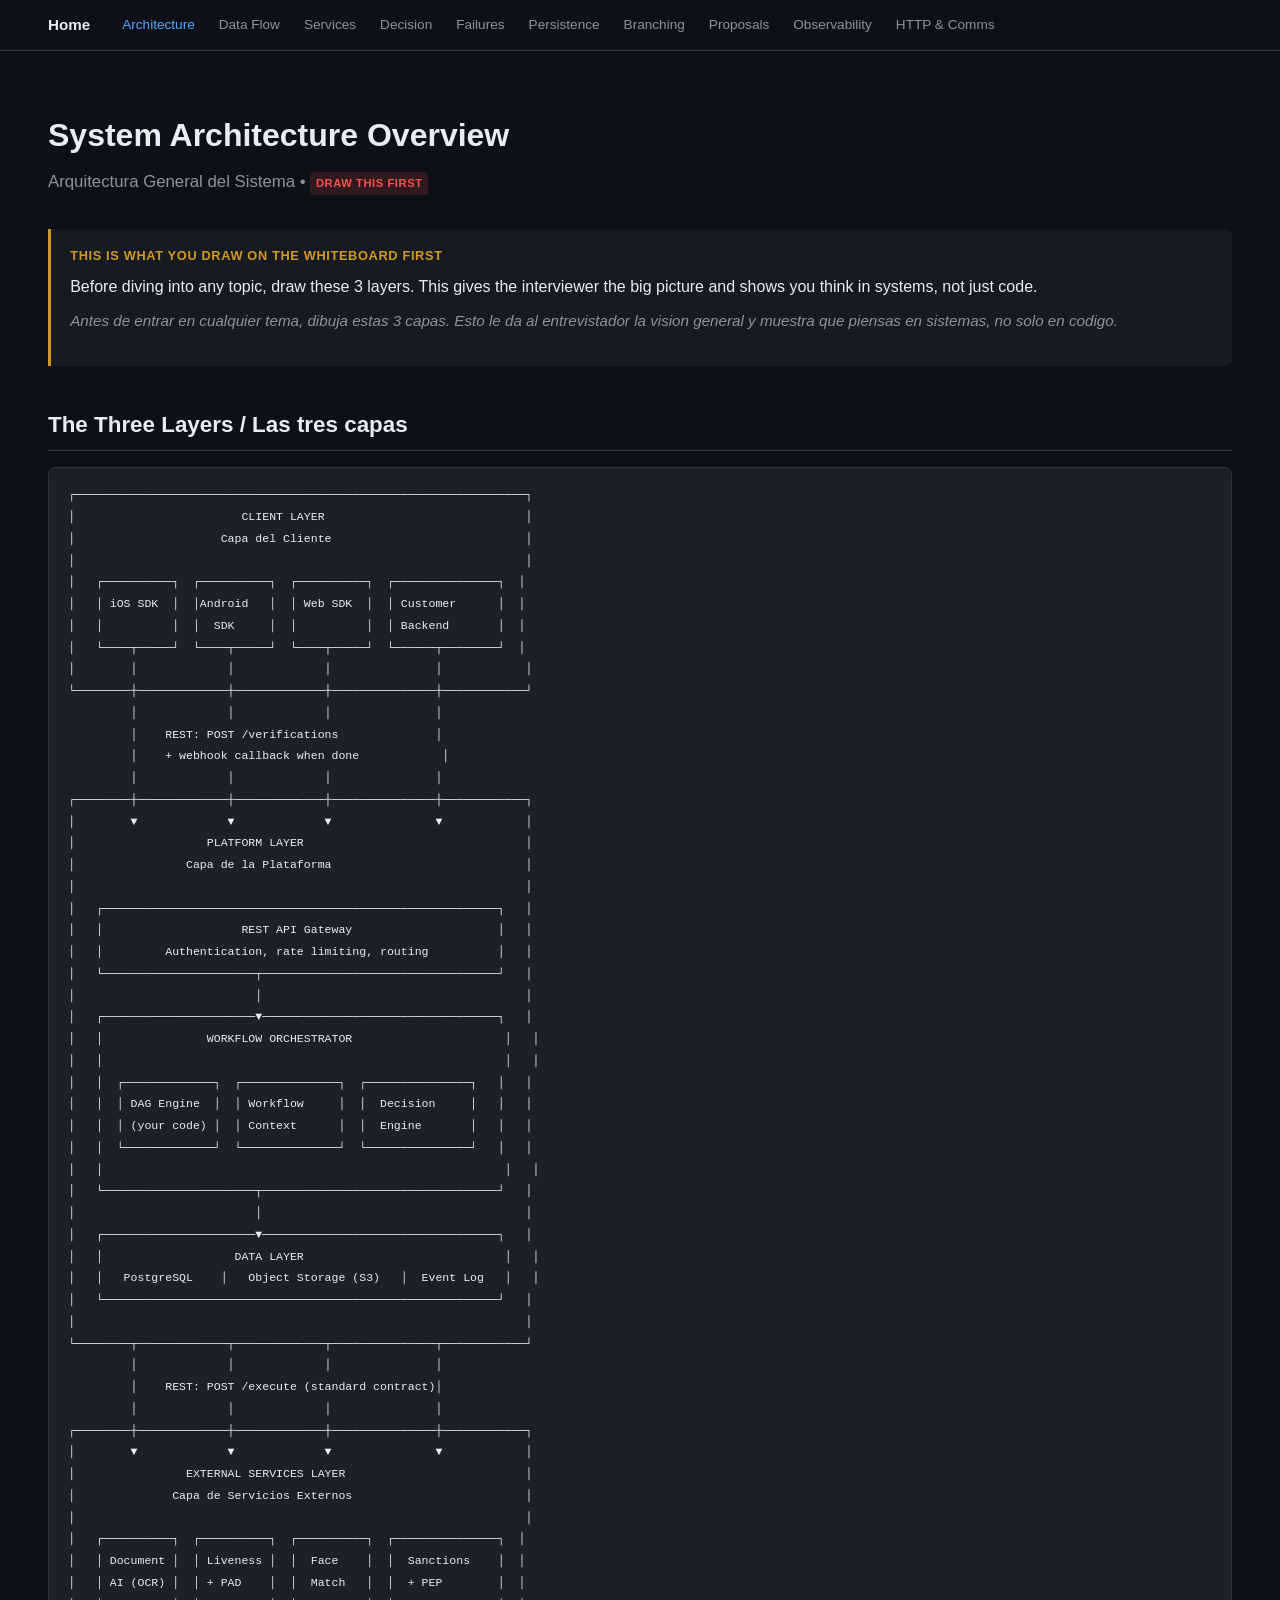
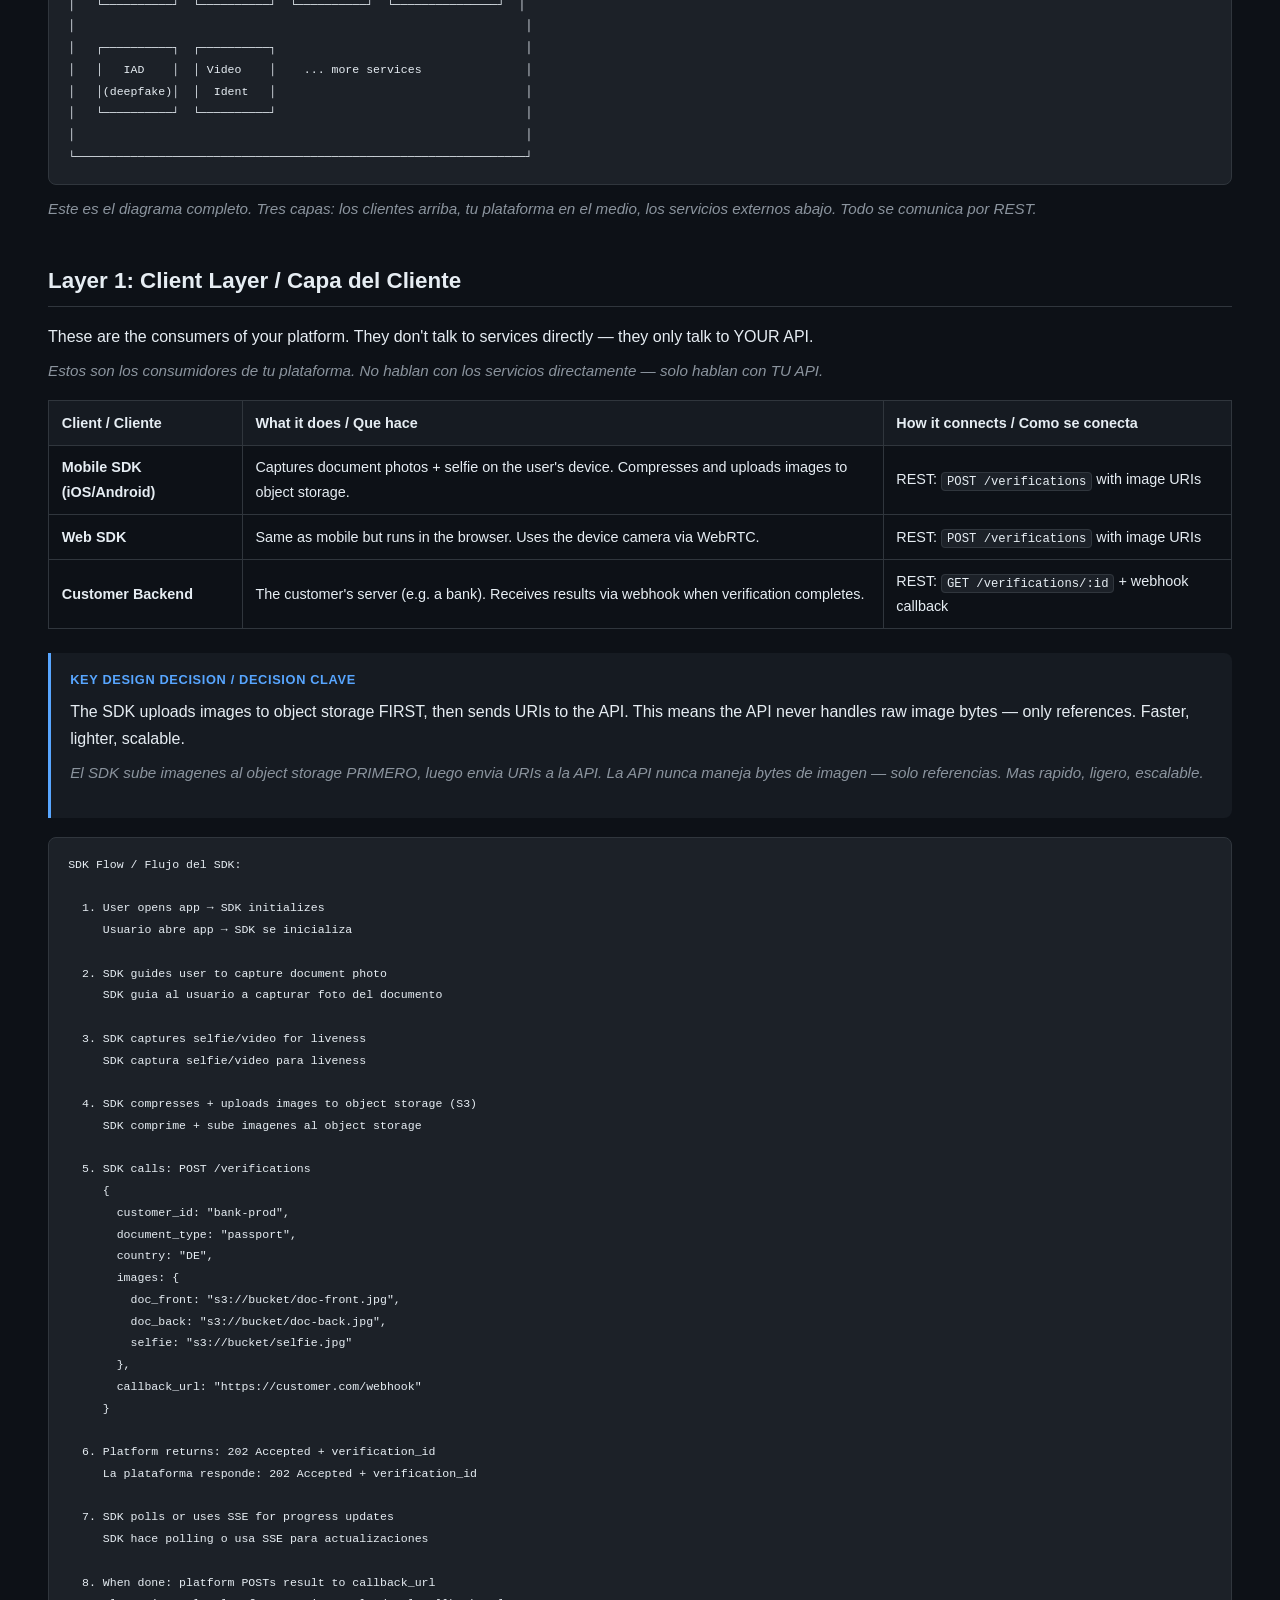
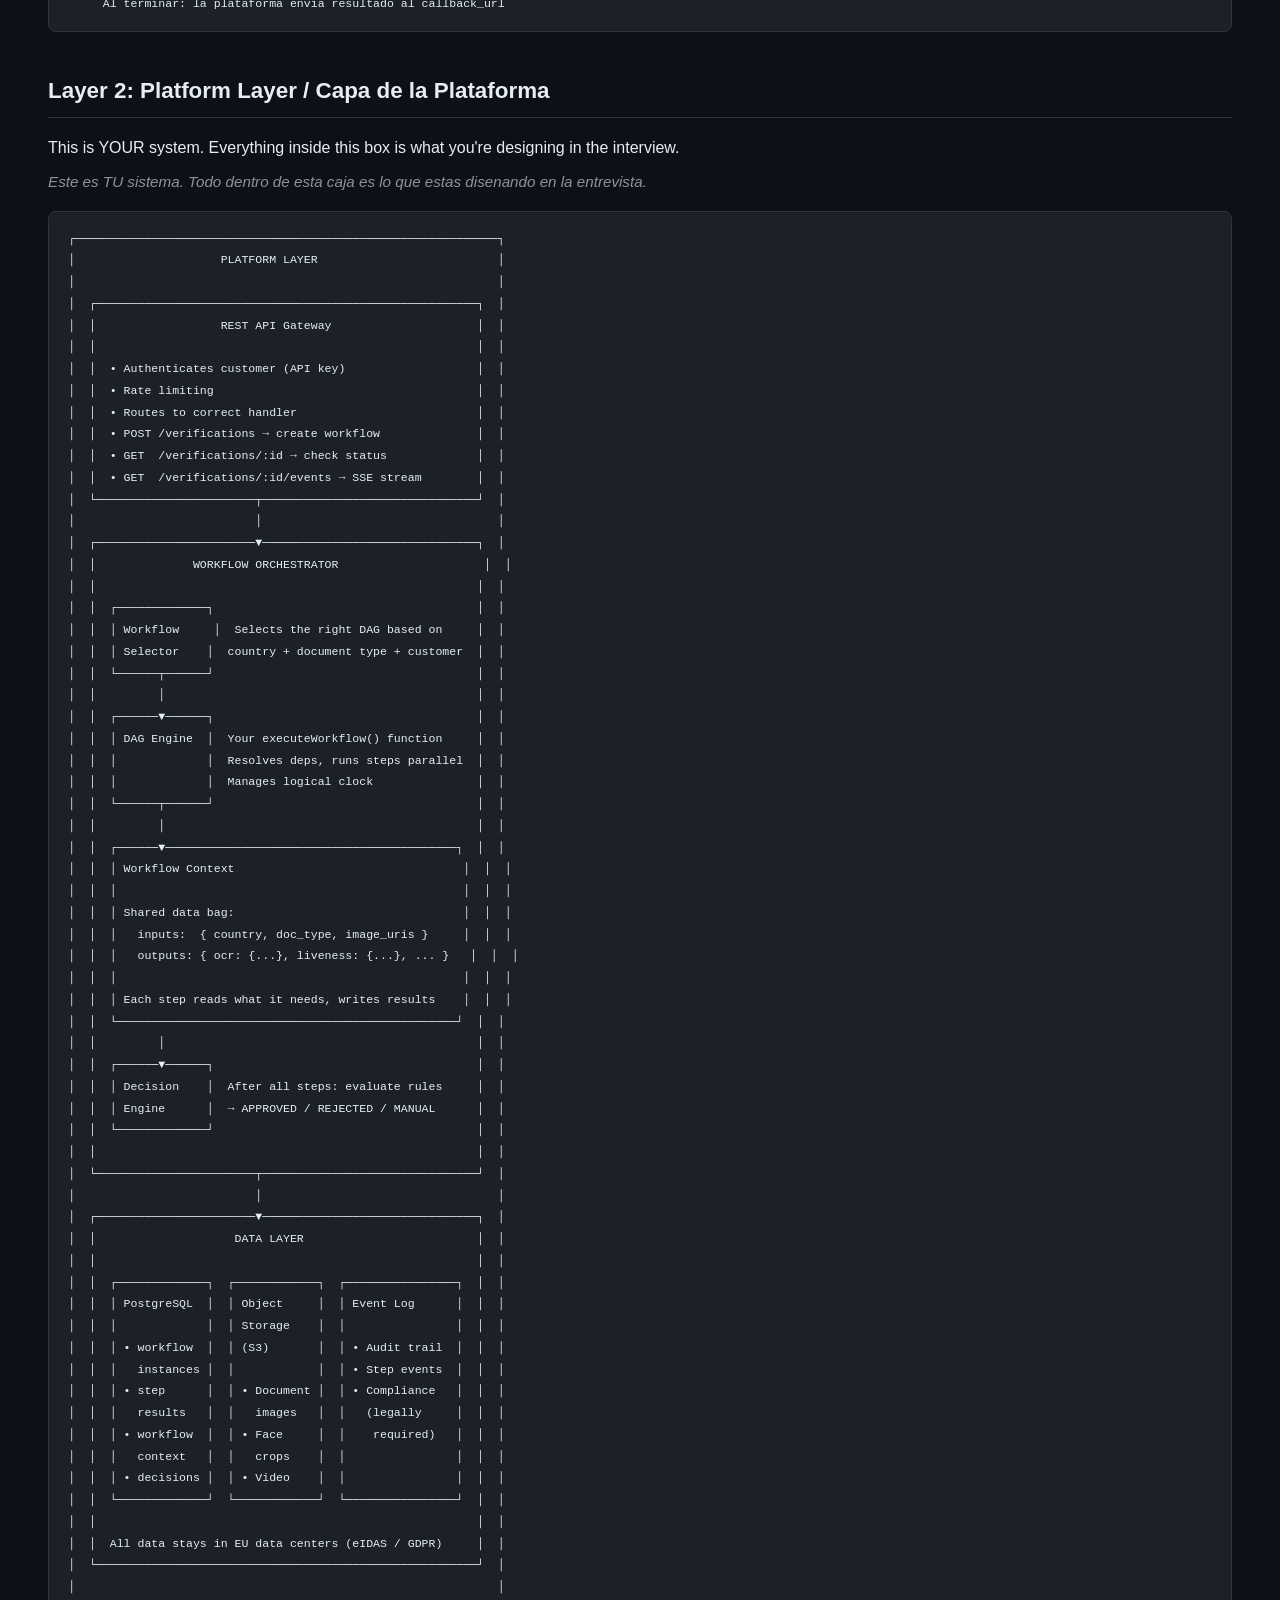
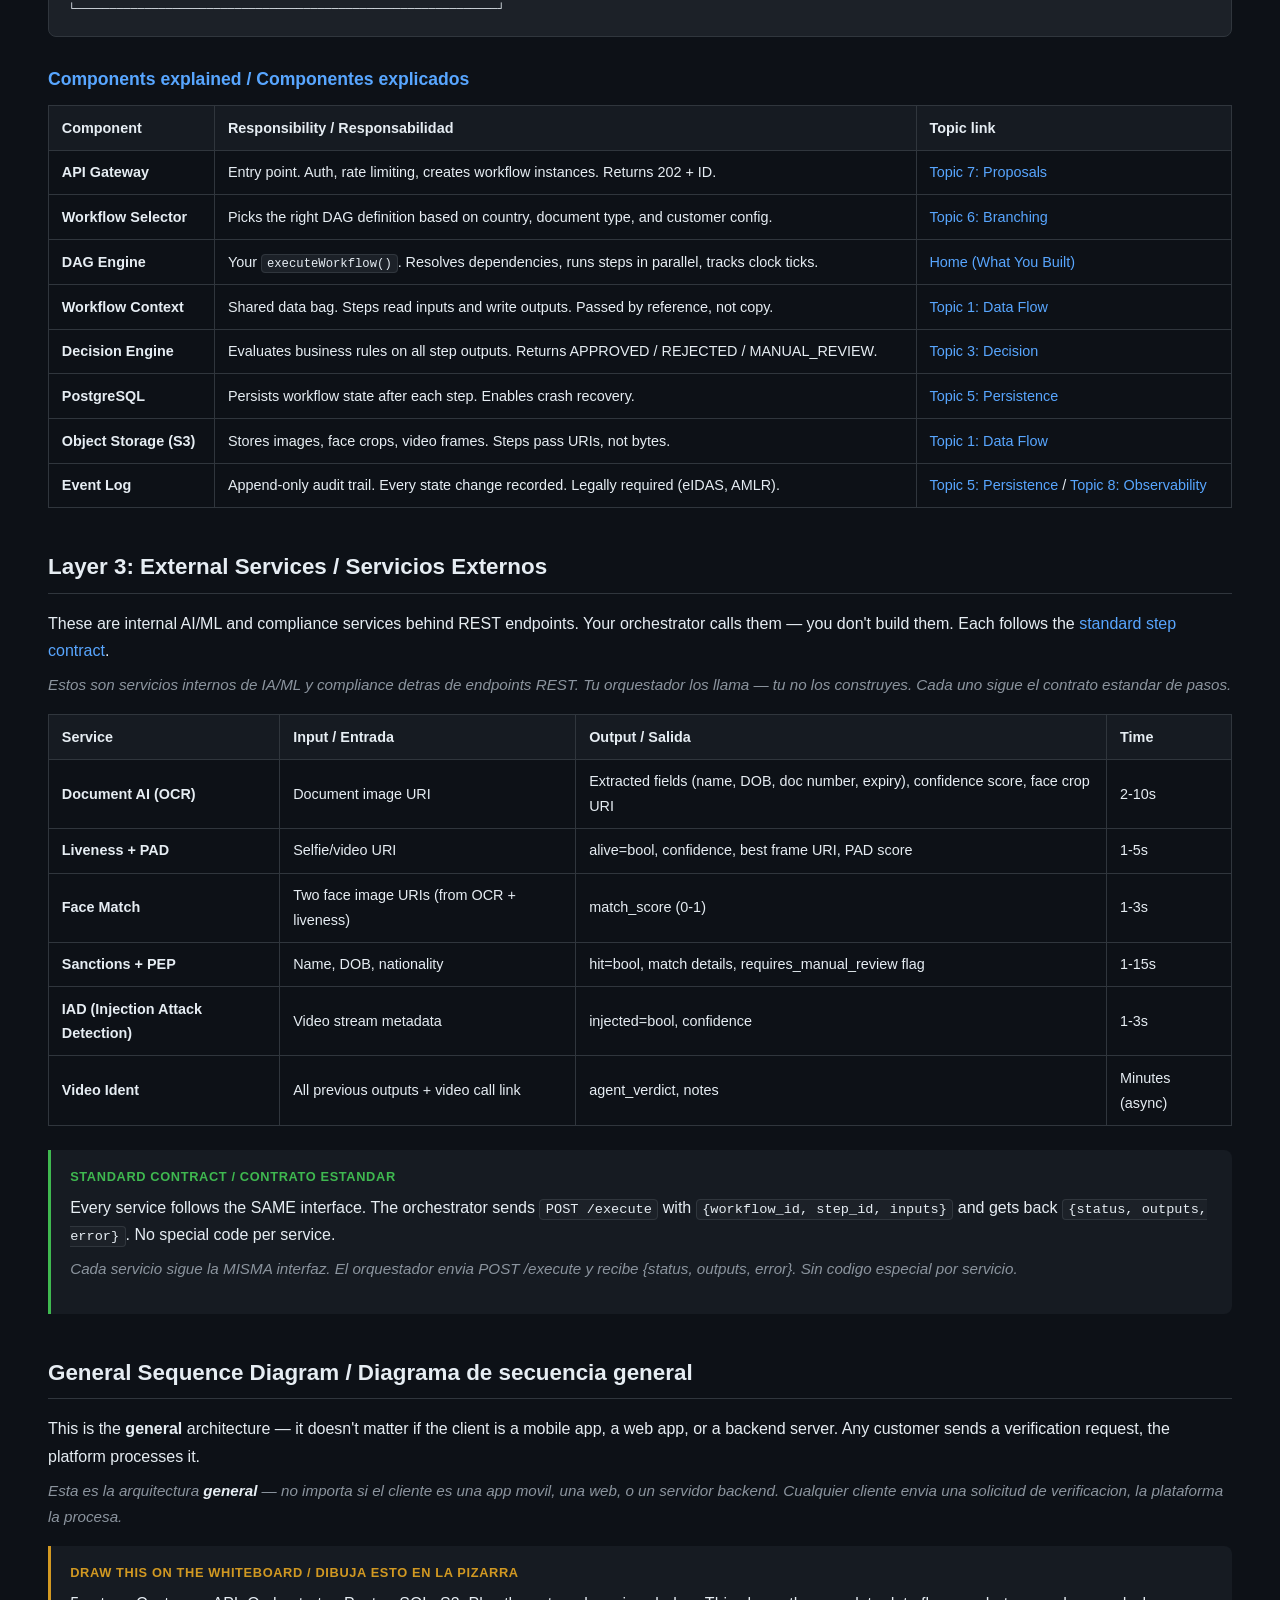
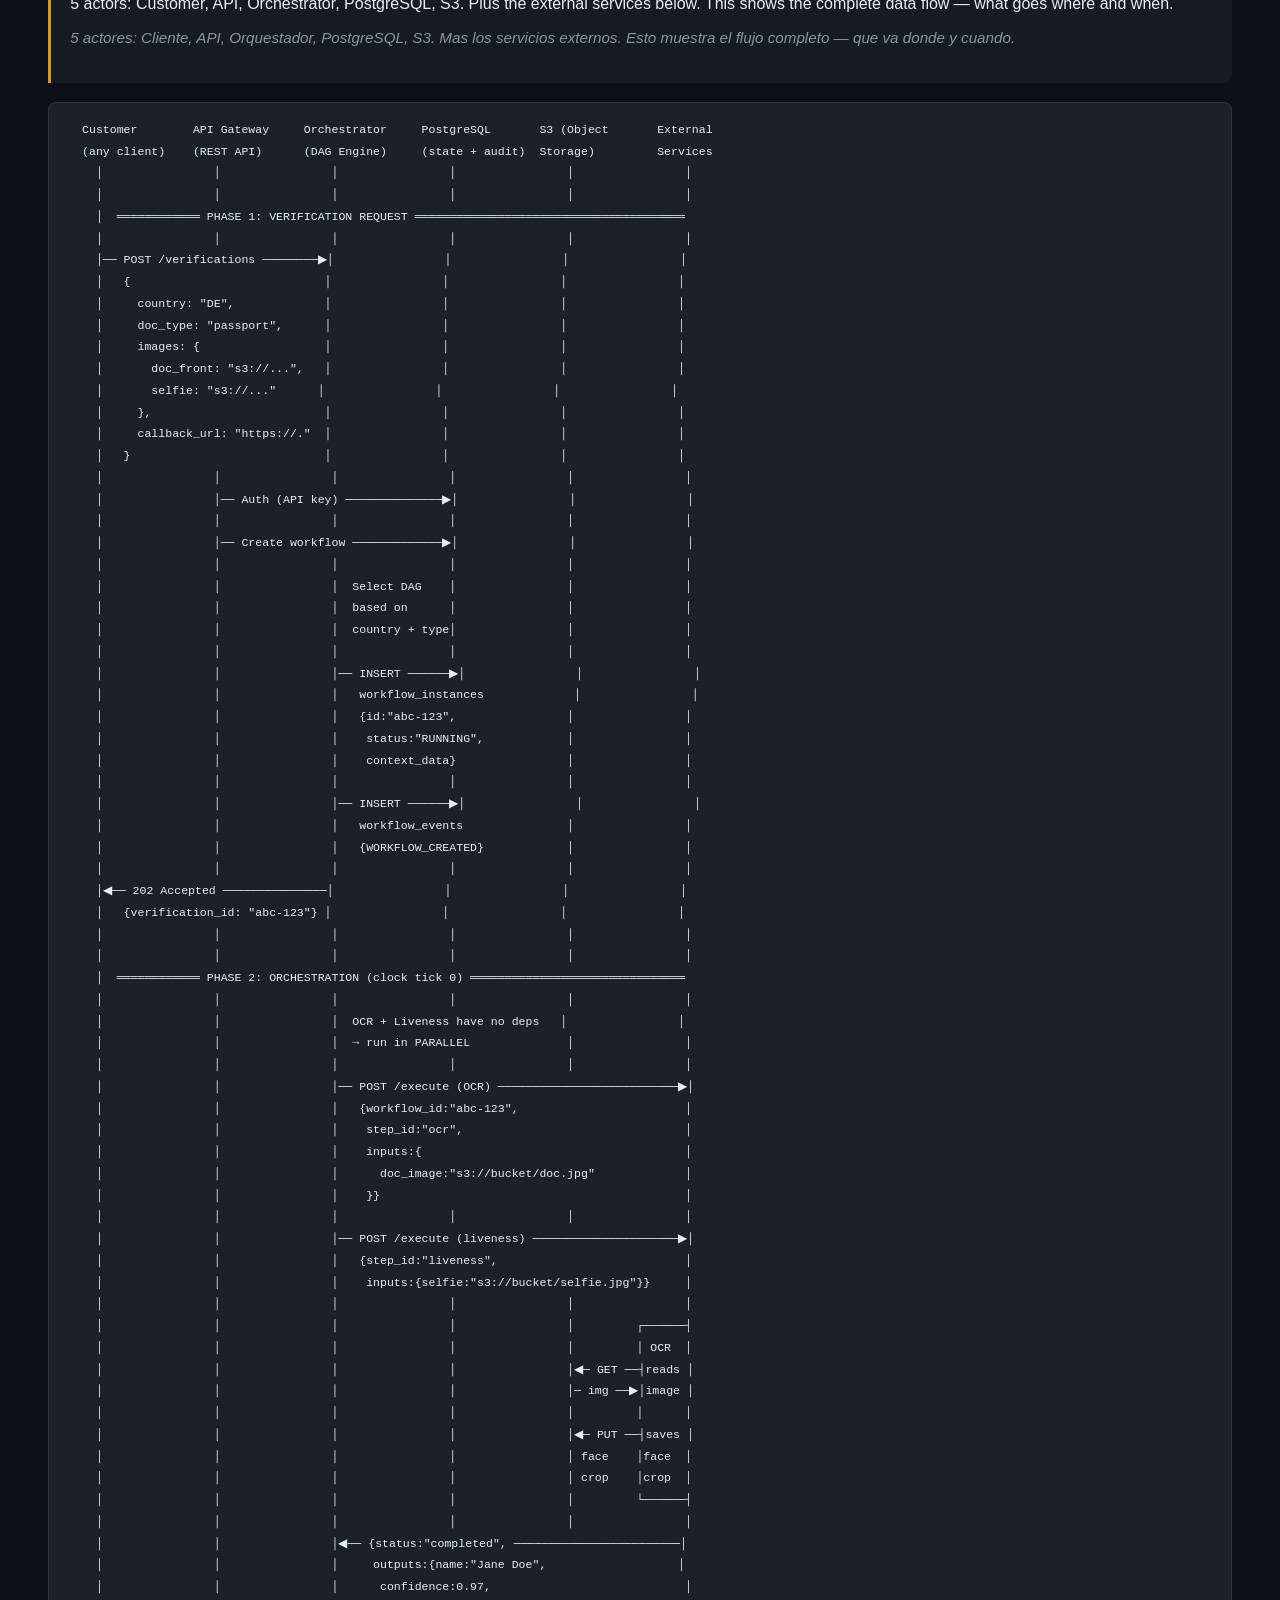
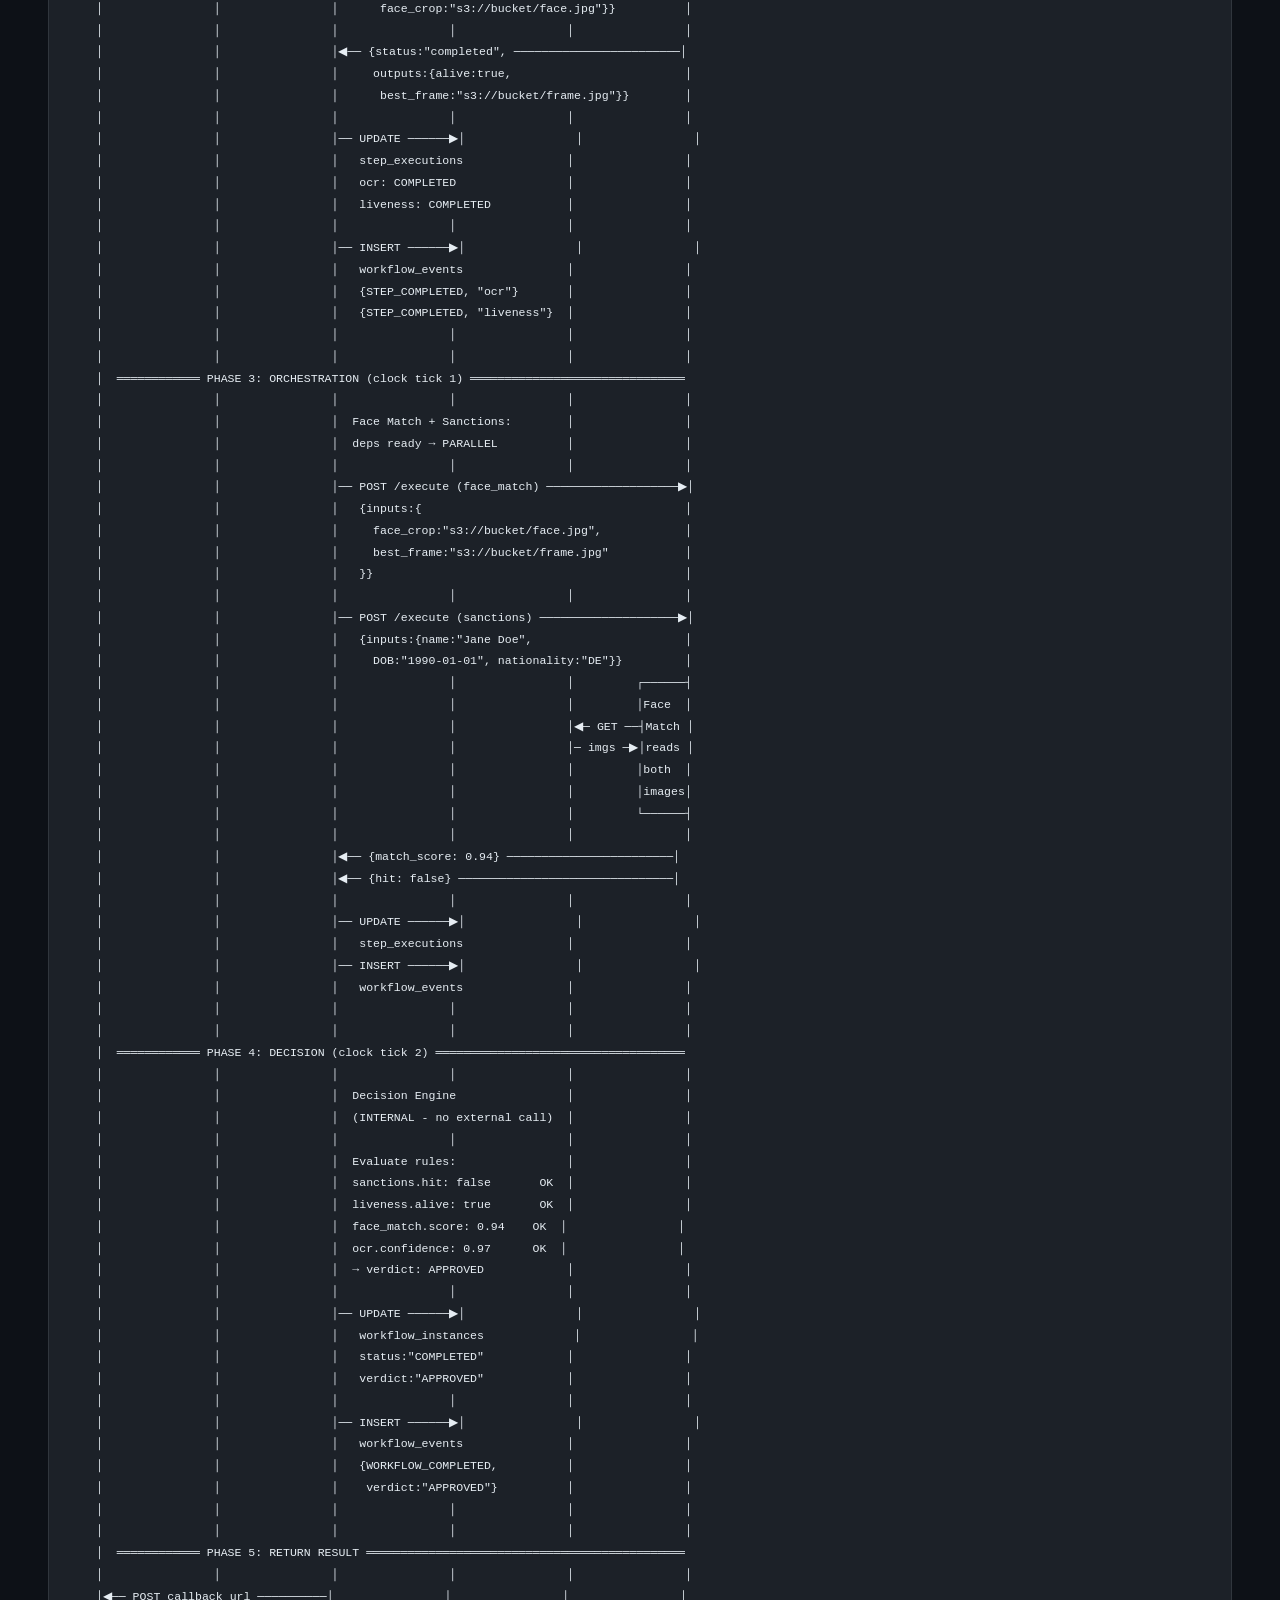
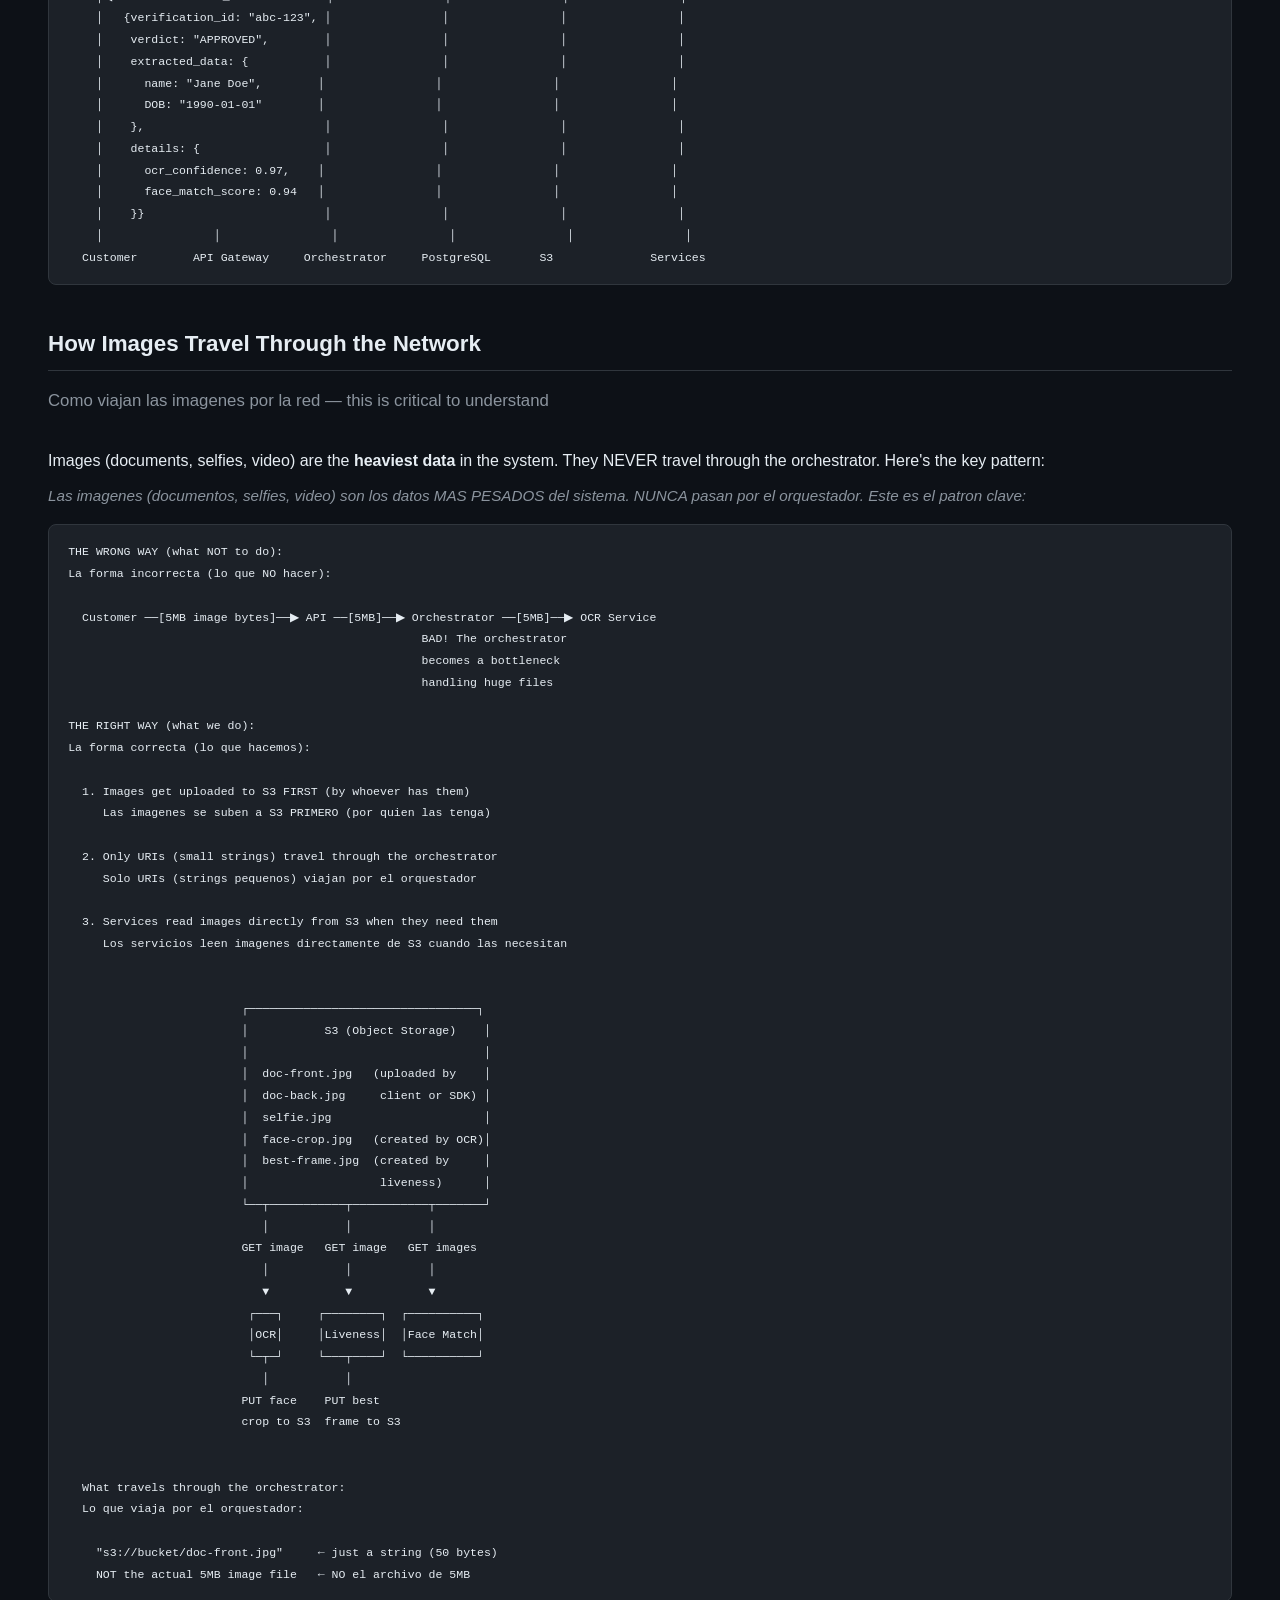
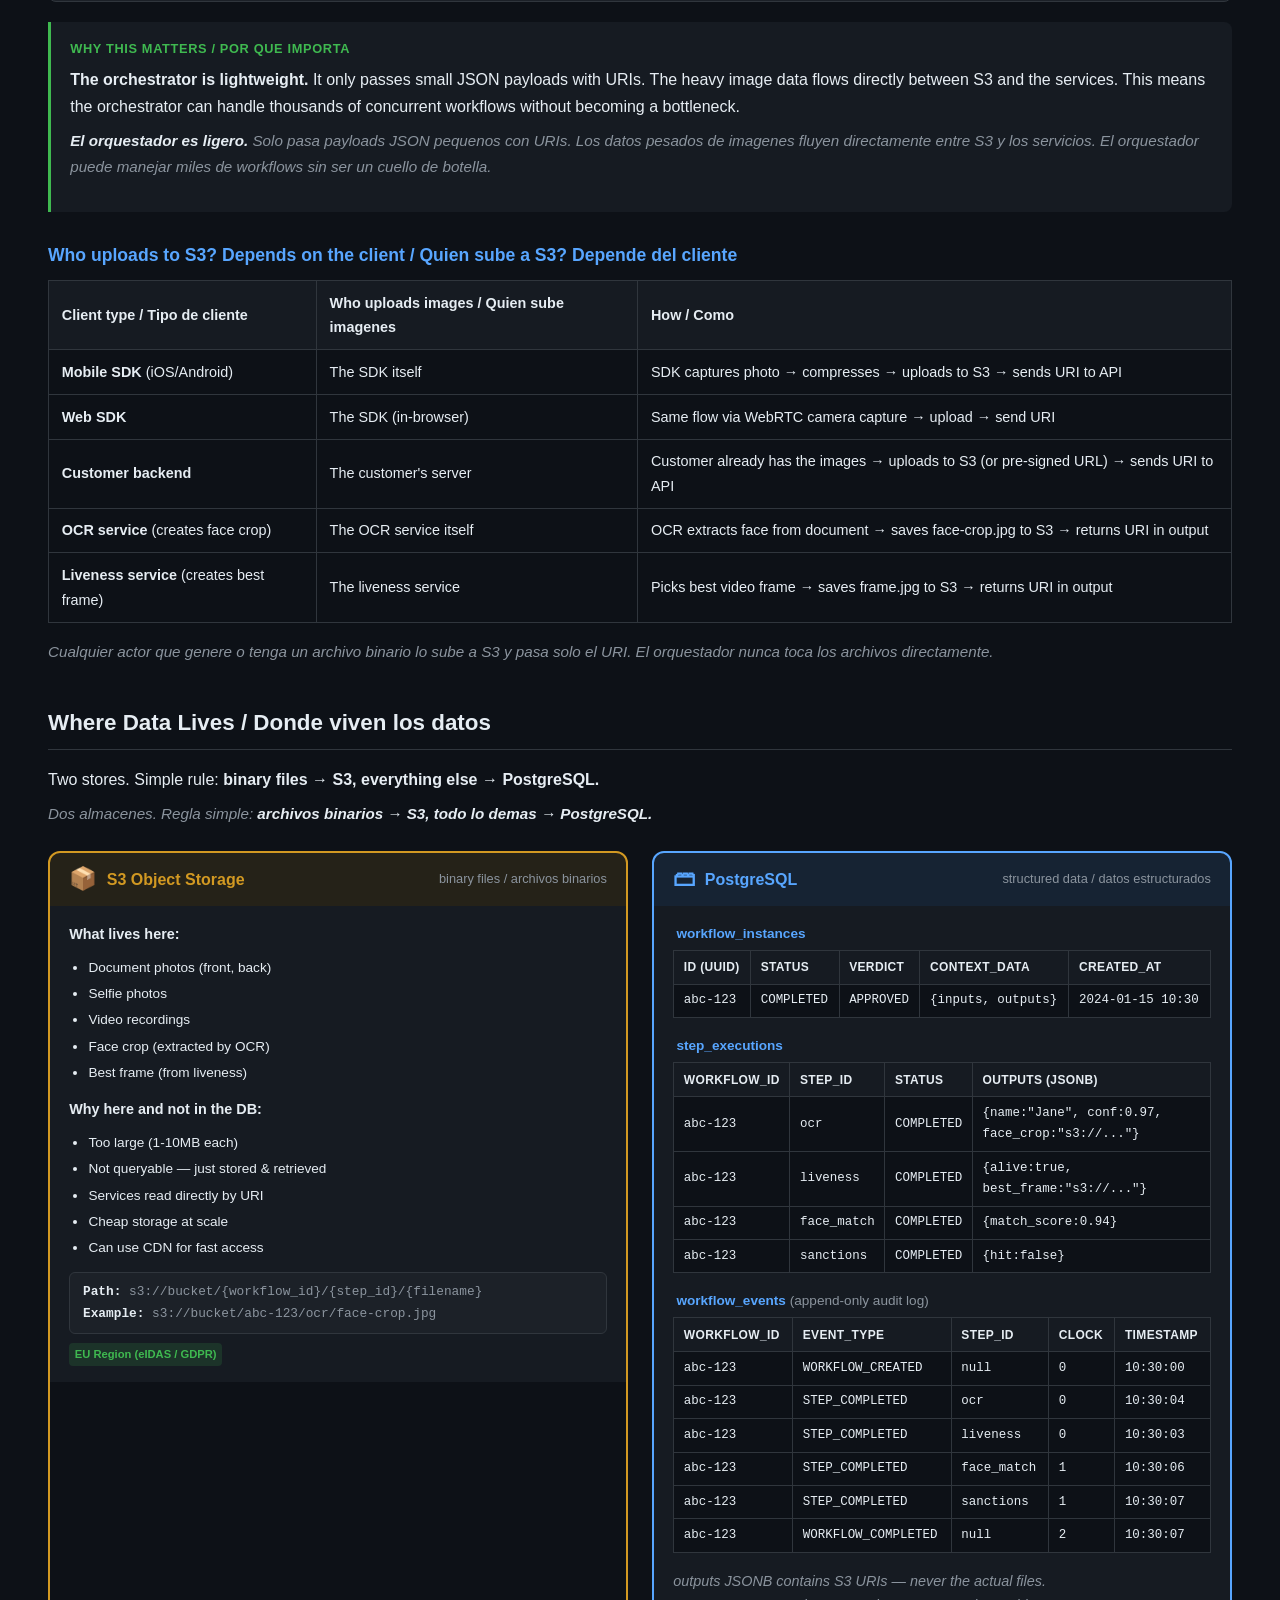
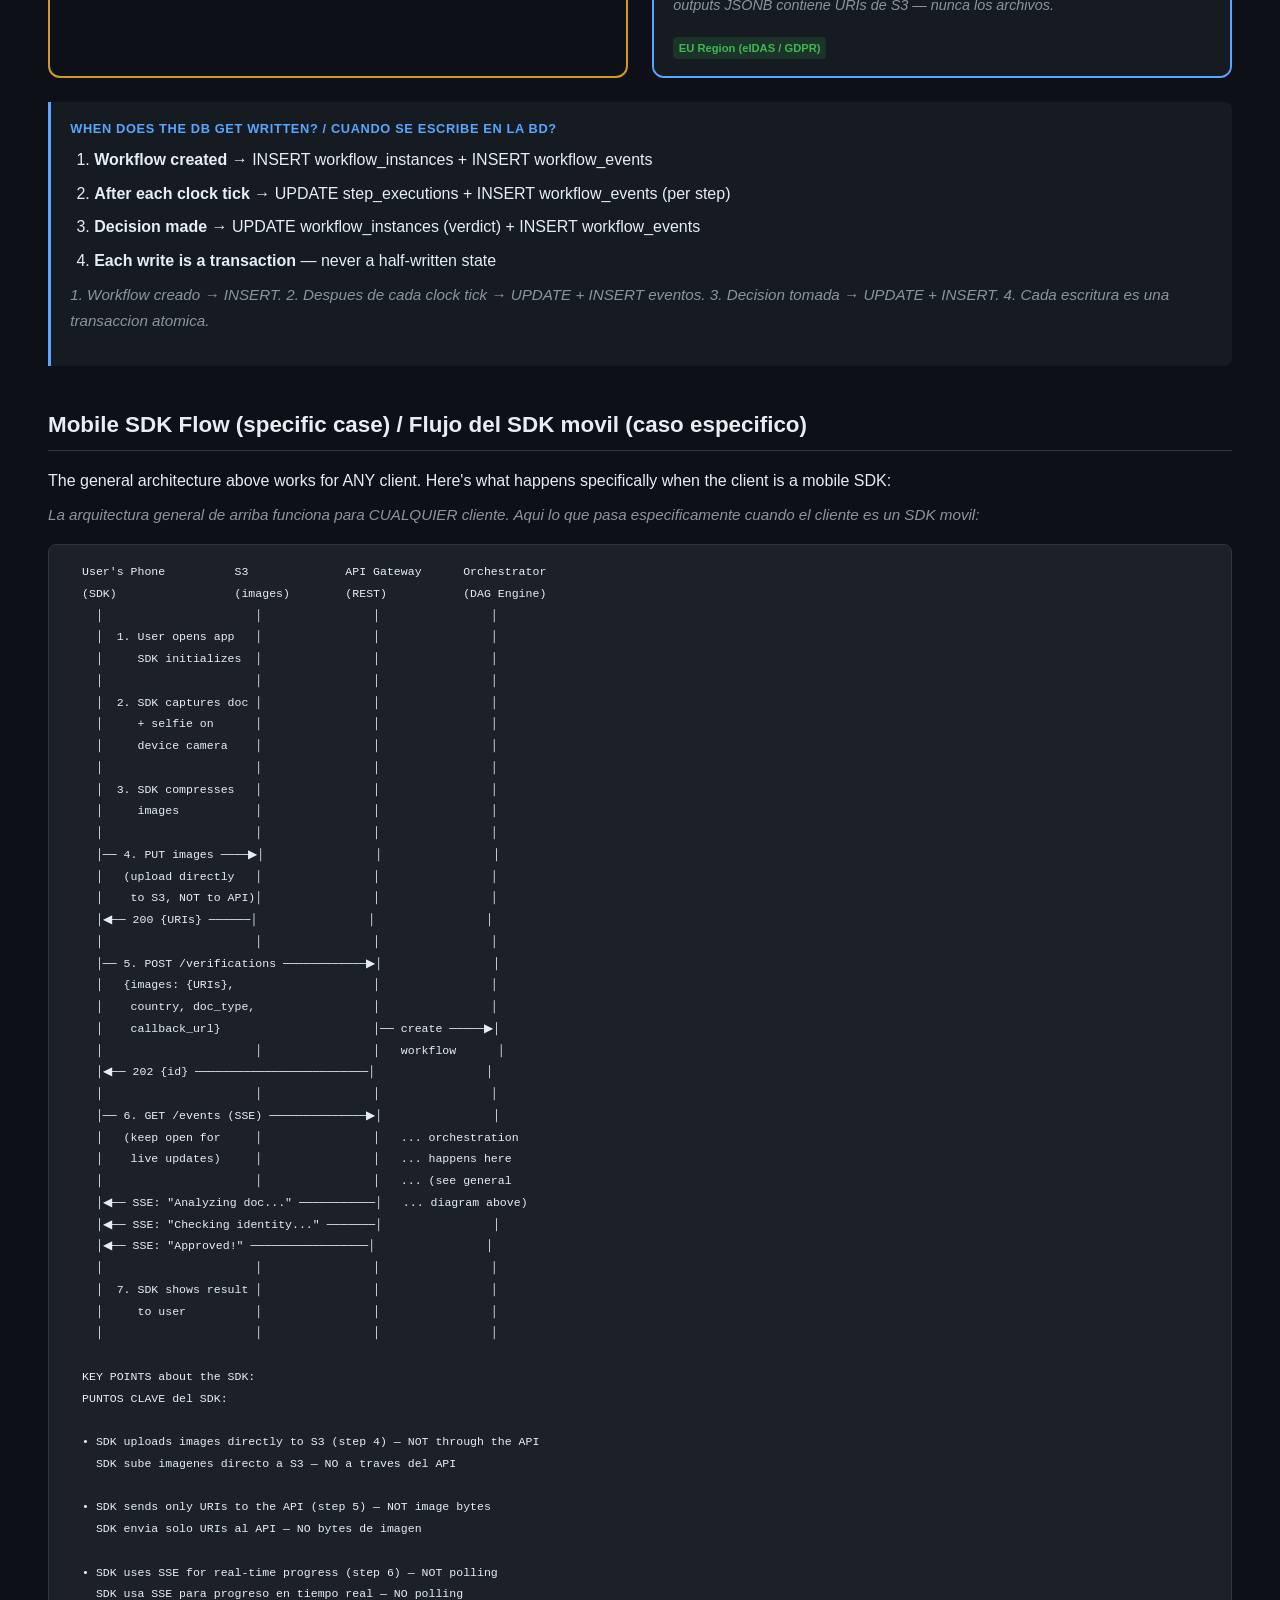
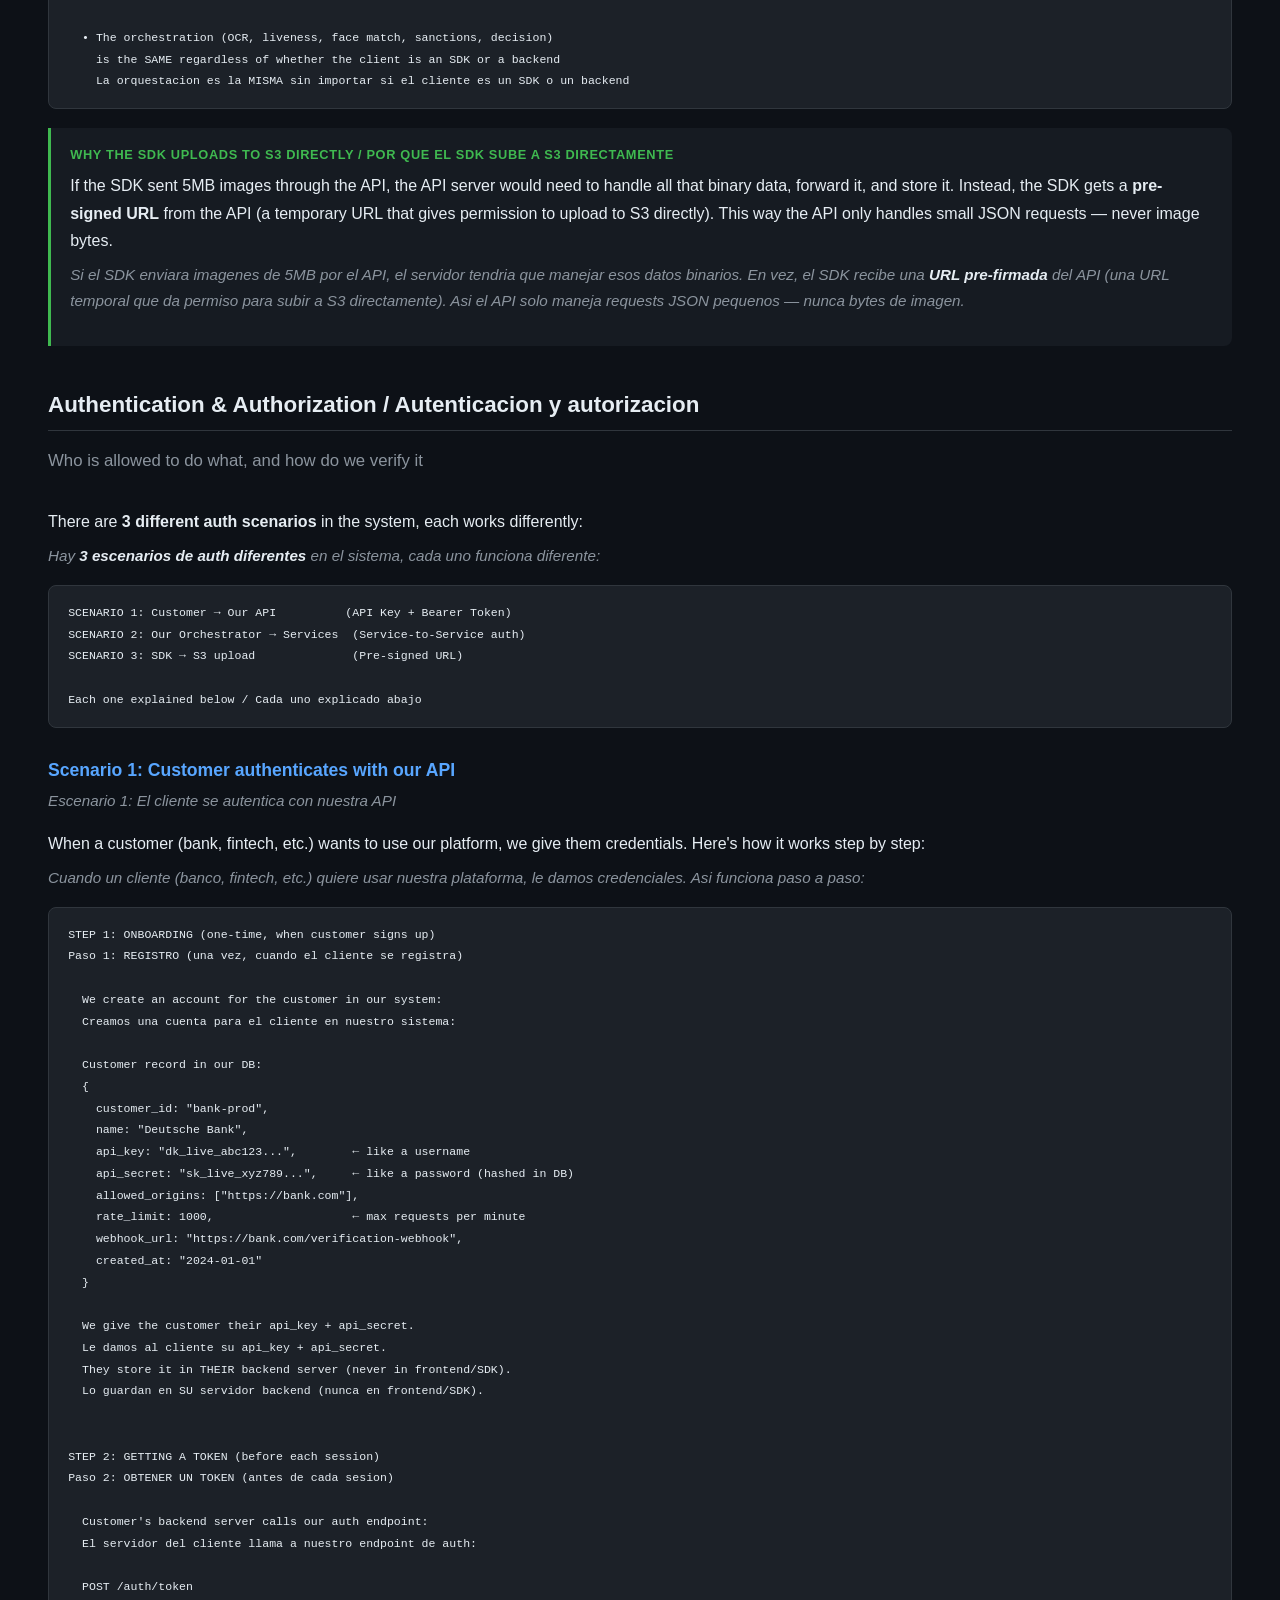
==== commit a491c8cc: "shake of drawing" ====
--- a/architecture.html
+++ b/architecture.html
@@ -605,61 +605,86 @@
   <p>Two stores. Simple rule: <strong>binary files → S3, everything else → PostgreSQL.</strong></p>
   <p class="es">Dos almacenes. Regla simple: <strong>archivos binarios → S3, todo lo demas → PostgreSQL.</strong></p>
 
-<pre><code>┌──────────────────────────────────────────────────────────────────────┐
-│                        S3 OBJECT STORAGE                             │
-│                     (archivos binarios / binary files)               │
-│                                                                      │
-│  What lives here:                    Why here and not in the DB:     │
-│  • Document photos (front, back)     • Too large (1-10MB each)      │
-│  • Selfie photos                     • Not queryable — just stored   │
-│  • Video recordings                  • Services read directly by URI │
-│  • Face crop (extracted by OCR)      • Cheap storage at scale        │
-│  • Best frame (from liveness)        • Can use CDN for fast access   │
-│                                                                      │
-│  Organized as: s3://bucket/{workflow_id}/{step_id}/{filename}        │
-│  Example:      s3://bucket/abc-123/ocr/face-crop.jpg                 │
-│                                                                      │
-│  All buckets in EU region (eIDAS / GDPR)                             │
-└──────────────────────────────────────────────────────────────────────┘
-
-┌──────────────────────────────────────────────────────────────────────┐
-│                          POSTGRESQL                                  │
-│                    (datos estructurados / structured data)            │
-│                                                                      │
-│  TABLE: workflow_instances                                            │
-│  ┌────────────────────────────────────────────────────────────────┐  │
-│  │ id (UUID) │ status    │ verdict  │ context_data │ created_at  │  │
-│  │ abc-123   │ COMPLETED │ APPROVED │ {inputs,     │ 2024-01-15  │  │
-│  │           │           │          │  outputs}    │  10:30:00   │  │
-│  └────────────────────────────────────────────────────────────────┘  │
-│                                                                      │
-│  TABLE: step_executions                                              │
-│  ┌────────────────────────────────────────────────────────────────┐  │
-│  │ workflow_id │ step_id   │ status    │ outputs (JSONB)          │  │
-│  │ abc-123     │ ocr       │ COMPLETED │ {name:"Jane",conf:0.97, │  │
-│  │             │           │           │  face_crop:"s3://..."}   │  │
-│  │ abc-123     │ liveness  │ COMPLETED │ {alive:true,             │  │
-│  │             │           │           │  best_frame:"s3://..."}  │  │
-│  │ abc-123     │ face_match│ COMPLETED │ {match_score:0.94}       │  │
-│  │ abc-123     │ sanctions │ COMPLETED │ {hit:false}              │  │
-│  └────────────────────────────────────────────────────────────────┘  │
-│                                                                      │
-│  TABLE: workflow_events (append-only audit log)                      │
-│  ┌────────────────────────────────────────────────────────────────┐  │
-│  │ workflow_id │ event_type       │ step_id  │ clock │ timestamp  │  │
-│  │ abc-123     │ WORKFLOW_CREATED │ null     │ 0     │ 10:30:00   │  │
-│  │ abc-123     │ STEP_COMPLETED   │ ocr      │ 0     │ 10:30:04   │  │
-│  │ abc-123     │ STEP_COMPLETED   │ liveness │ 0     │ 10:30:03   │  │
-│  │ abc-123     │ STEP_COMPLETED   │ face_m.  │ 1     │ 10:30:06   │  │
-│  │ abc-123     │ STEP_COMPLETED   │ sanctions│ 1     │ 10:30:07   │  │
-│  │ abc-123     │ WORKFLOW_COMPLETED│ null     │ 2     │ 10:30:07   │  │
-│  └────────────────────────────────────────────────────────────────┘  │
-│                                                                      │
-│  Note: outputs JSONB contains S3 URIs — never the actual files.      │
-│  Nota: outputs JSONB contiene URIs de S3 — nunca los archivos.       │
-│                                                                      │
-│  All databases in EU region (eIDAS / GDPR)                           │
-└──────────────────────────────────────────────────────────────────────┘</code></pre>
+  <div class="store-grid">
+
+    <!-- S3 BOX -->
+    <div class="store-box s3">
+      <div class="store-header">
+        <span class="store-icon">&#128230;</span> S3 Object Storage
+        <span class="store-sub">binary files / archivos binarios</span>
+      </div>
+      <div class="store-body">
+        <p><strong>What lives here:</strong></p>
+        <ul>
+          <li>Document photos (front, back)</li>
+          <li>Selfie photos</li>
+          <li>Video recordings</li>
+          <li>Face crop (extracted by OCR)</li>
+          <li>Best frame (from liveness)</li>
+        </ul>
+        <p><strong>Why here and not in the DB:</strong></p>
+        <ul>
+          <li>Too large (1-10MB each)</li>
+          <li>Not queryable — just stored &amp; retrieved</li>
+          <li>Services read directly by URI</li>
+          <li>Cheap storage at scale</li>
+          <li>Can use CDN for fast access</li>
+        </ul>
+        <div class="store-path">
+          <strong>Path:</strong> s3://bucket/{workflow_id}/{step_id}/{filename}<br>
+          <strong>Example:</strong> s3://bucket/abc-123/ocr/face-crop.jpg
+        </div>
+        <div class="store-badge">EU Region (eIDAS / GDPR)</div>
+      </div>
+    </div>
+
+    <!-- POSTGRESQL BOX -->
+    <div class="store-box pg">
+      <div class="store-header">
+        <span class="store-icon">&#128451;</span> PostgreSQL
+        <span class="store-sub">structured data / datos estructurados</span>
+      </div>
+      <div class="store-body">
+
+        <div class="db-table">
+          <div class="db-table-name">workflow_instances</div>
+          <table>
+            <tr><th>id (UUID)</th><th>status</th><th>verdict</th><th>context_data</th><th>created_at</th></tr>
+            <tr><td>abc-123</td><td>COMPLETED</td><td>APPROVED</td><td>{inputs, outputs}</td><td>2024-01-15 10:30</td></tr>
+          </table>
+        </div>
+
+        <div class="db-table">
+          <div class="db-table-name">step_executions</div>
+          <table>
+            <tr><th>workflow_id</th><th>step_id</th><th>status</th><th>outputs (JSONB)</th></tr>
+            <tr><td>abc-123</td><td>ocr</td><td>COMPLETED</td><td>{name:"Jane", conf:0.97, face_crop:"s3://..."}</td></tr>
+            <tr><td>abc-123</td><td>liveness</td><td>COMPLETED</td><td>{alive:true, best_frame:"s3://..."}</td></tr>
+            <tr><td>abc-123</td><td>face_match</td><td>COMPLETED</td><td>{match_score:0.94}</td></tr>
+            <tr><td>abc-123</td><td>sanctions</td><td>COMPLETED</td><td>{hit:false}</td></tr>
+          </table>
+        </div>
+
+        <div class="db-table">
+          <div class="db-table-name">workflow_events <span style="font-weight:400; color: var(--text-muted);">(append-only audit log)</span></div>
+          <table>
+            <tr><th>workflow_id</th><th>event_type</th><th>step_id</th><th>clock</th><th>timestamp</th></tr>
+            <tr><td>abc-123</td><td>WORKFLOW_CREATED</td><td>null</td><td>0</td><td>10:30:00</td></tr>
+            <tr><td>abc-123</td><td>STEP_COMPLETED</td><td>ocr</td><td>0</td><td>10:30:04</td></tr>
+            <tr><td>abc-123</td><td>STEP_COMPLETED</td><td>liveness</td><td>0</td><td>10:30:03</td></tr>
+            <tr><td>abc-123</td><td>STEP_COMPLETED</td><td>face_match</td><td>1</td><td>10:30:06</td></tr>
+            <tr><td>abc-123</td><td>STEP_COMPLETED</td><td>sanctions</td><td>1</td><td>10:30:07</td></tr>
+            <tr><td>abc-123</td><td>WORKFLOW_COMPLETED</td><td>null</td><td>2</td><td>10:30:07</td></tr>
+          </table>
+        </div>
+
+        <p class="db-note">outputs JSONB contains S3 URIs — never the actual files.<br>
+        outputs JSONB contiene URIs de S3 — nunca los archivos.</p>
+        <div class="store-badge">EU Region (eIDAS / GDPR)</div>
+      </div>
+    </div>
+
+  </div>
 
   <div class="callout">
     <div class="label">When does the DB get written? / Cuando se escribe en la BD?</div>
--- a/style.css
+++ b/style.css
@@ -314,6 +314,124 @@
   font-size: 0.9rem;
 }
 
+/* ---- Data store diagrams ---- */
+.store-grid {
+  display: grid;
+  grid-template-columns: 1fr 1fr;
+  gap: 1.5rem;
+  margin: 1.5rem 0;
+}
+.store-box {
+  border: 2px solid var(--border);
+  border-radius: 12px;
+  overflow: hidden;
+}
+.store-box .store-header {
+  padding: 0.8rem 1.2rem;
+  font-weight: 700;
+  font-size: 1rem;
+  display: flex;
+  align-items: center;
+  gap: 0.6rem;
+}
+.store-box .store-header .store-icon {
+  font-size: 1.4rem;
+  line-height: 1;
+}
+.store-box .store-header .store-sub {
+  font-weight: 400;
+  font-size: 0.8rem;
+  color: var(--text-muted);
+  margin-left: auto;
+}
+.store-box.s3 {
+  border-color: var(--orange);
+}
+.store-box.s3 .store-header {
+  background: rgba(210,153,34,0.12);
+  color: var(--orange);
+}
+.store-box.pg {
+  border-color: var(--accent);
+}
+.store-box.pg .store-header {
+  background: rgba(88,166,255,0.12);
+  color: var(--accent);
+}
+.store-box .store-body {
+  padding: 1rem 1.2rem;
+  background: var(--surface);
+}
+.store-box .store-body p {
+  font-size: 0.9rem;
+  margin-bottom: 0.6rem;
+}
+.store-box .store-body ul {
+  margin-bottom: 0.8rem;
+  padding-left: 1.2rem;
+}
+.store-box .store-body li {
+  font-size: 0.85rem;
+  margin-bottom: 0.2rem;
+}
+.store-box .store-path {
+  background: var(--code-bg);
+  border: 1px solid var(--border);
+  border-radius: 6px;
+  padding: 0.5rem 0.8rem;
+  font-family: 'SF Mono', 'Fira Code', 'Consolas', monospace;
+  font-size: 0.8rem;
+  color: var(--text-muted);
+  margin-top: 0.5rem;
+}
+.store-box .store-path strong {
+  color: var(--text);
+}
+.store-box .store-badge {
+  display: inline-block;
+  font-size: 0.7rem;
+  font-weight: 600;
+  padding: 0.15em 0.5em;
+  border-radius: 4px;
+  background: rgba(63,185,80,0.15);
+  color: var(--green);
+  margin-top: 0.6rem;
+}
+.db-table {
+  margin-bottom: 1rem;
+}
+.db-table .db-table-name {
+  font-weight: 600;
+  font-size: 0.85rem;
+  color: var(--accent);
+  margin-bottom: 0.3rem;
+  padding-left: 0.2rem;
+}
+.db-table table {
+  font-size: 0.8rem;
+  margin-bottom: 0.4rem;
+}
+.db-table th {
+  font-size: 0.75rem;
+  text-transform: uppercase;
+  letter-spacing: 0.03em;
+  padding: 0.4rem 0.6rem;
+}
+.db-table td {
+  font-family: 'SF Mono', 'Fira Code', 'Consolas', monospace;
+  font-size: 0.78rem;
+  padding: 0.35rem 0.6rem;
+}
+.db-note {
+  font-size: 0.8rem;
+  color: var(--text-muted);
+  font-style: italic;
+  margin-top: 0.6rem;
+}
+@media (max-width: 900px) {
+  .store-grid { grid-template-columns: 1fr; }
+}
+
 /* ---- Back to top ---- */
 .back-top {
   display: inline-block;
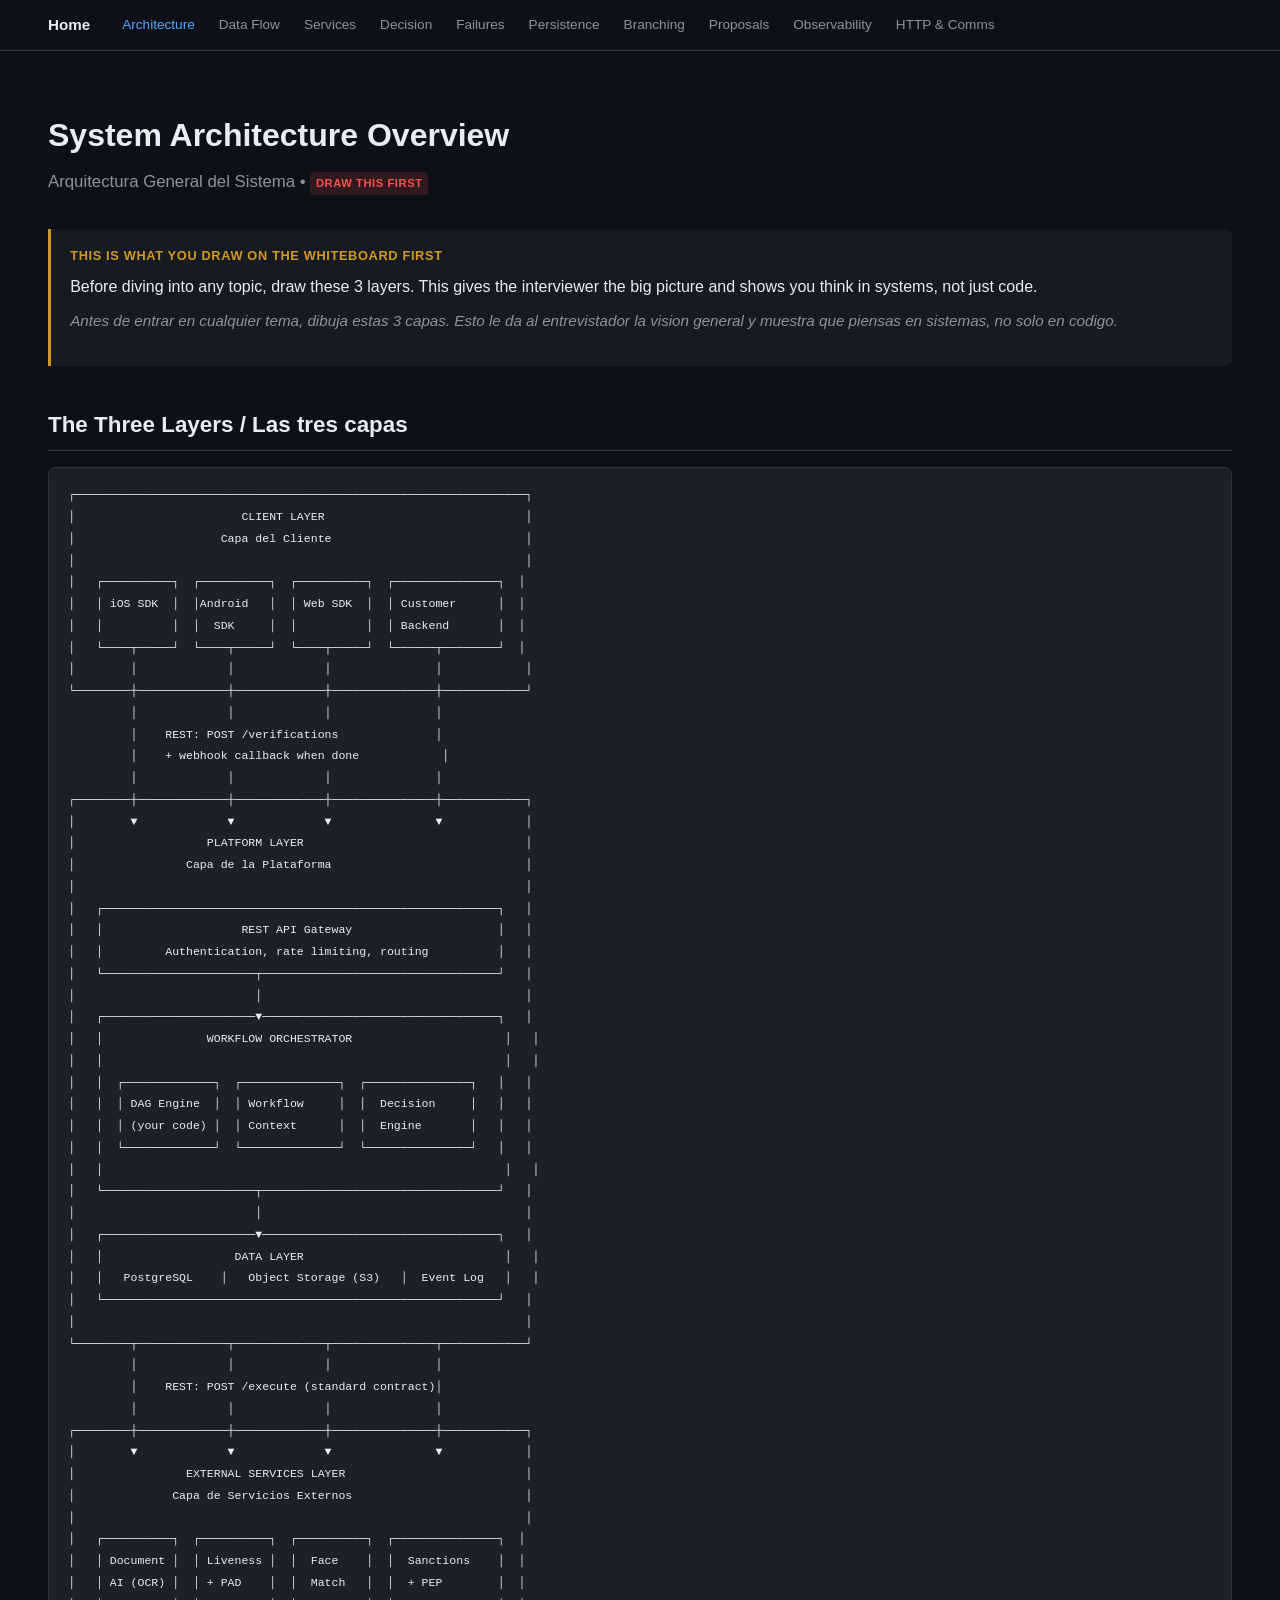
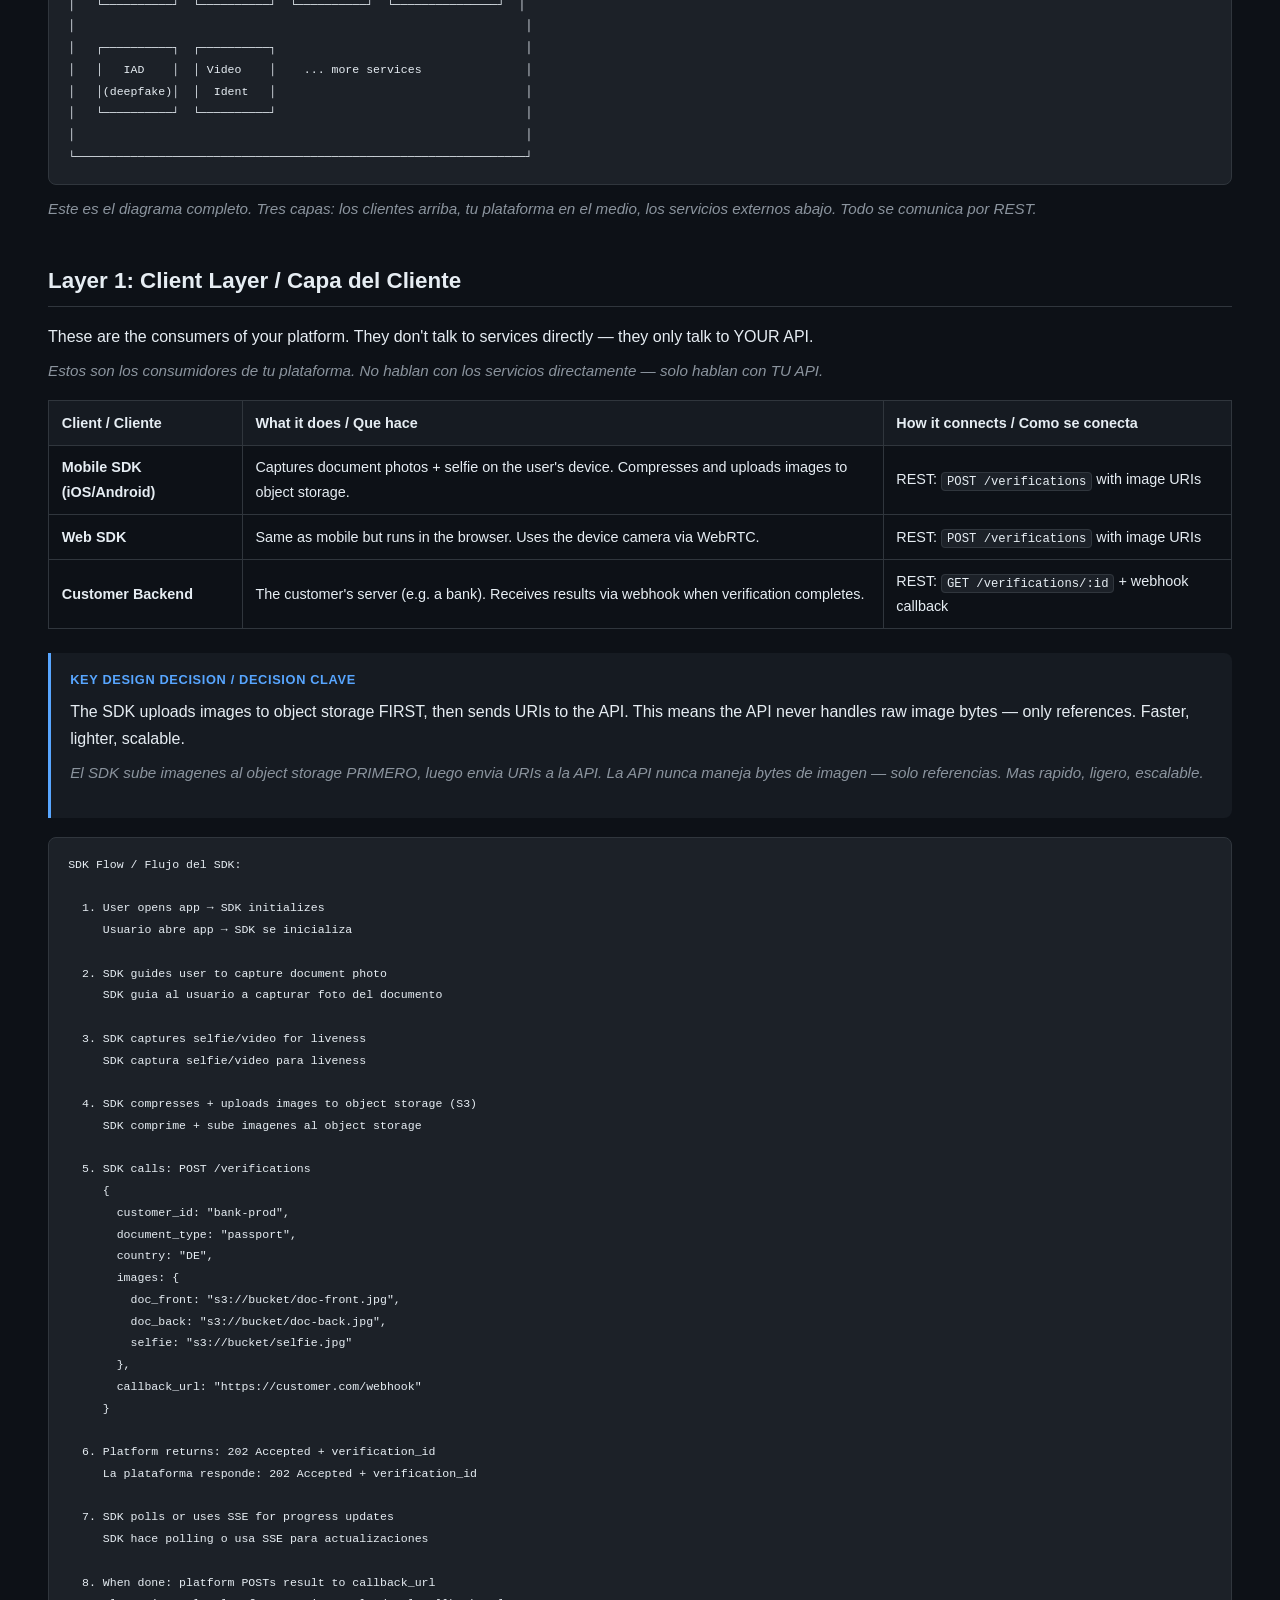
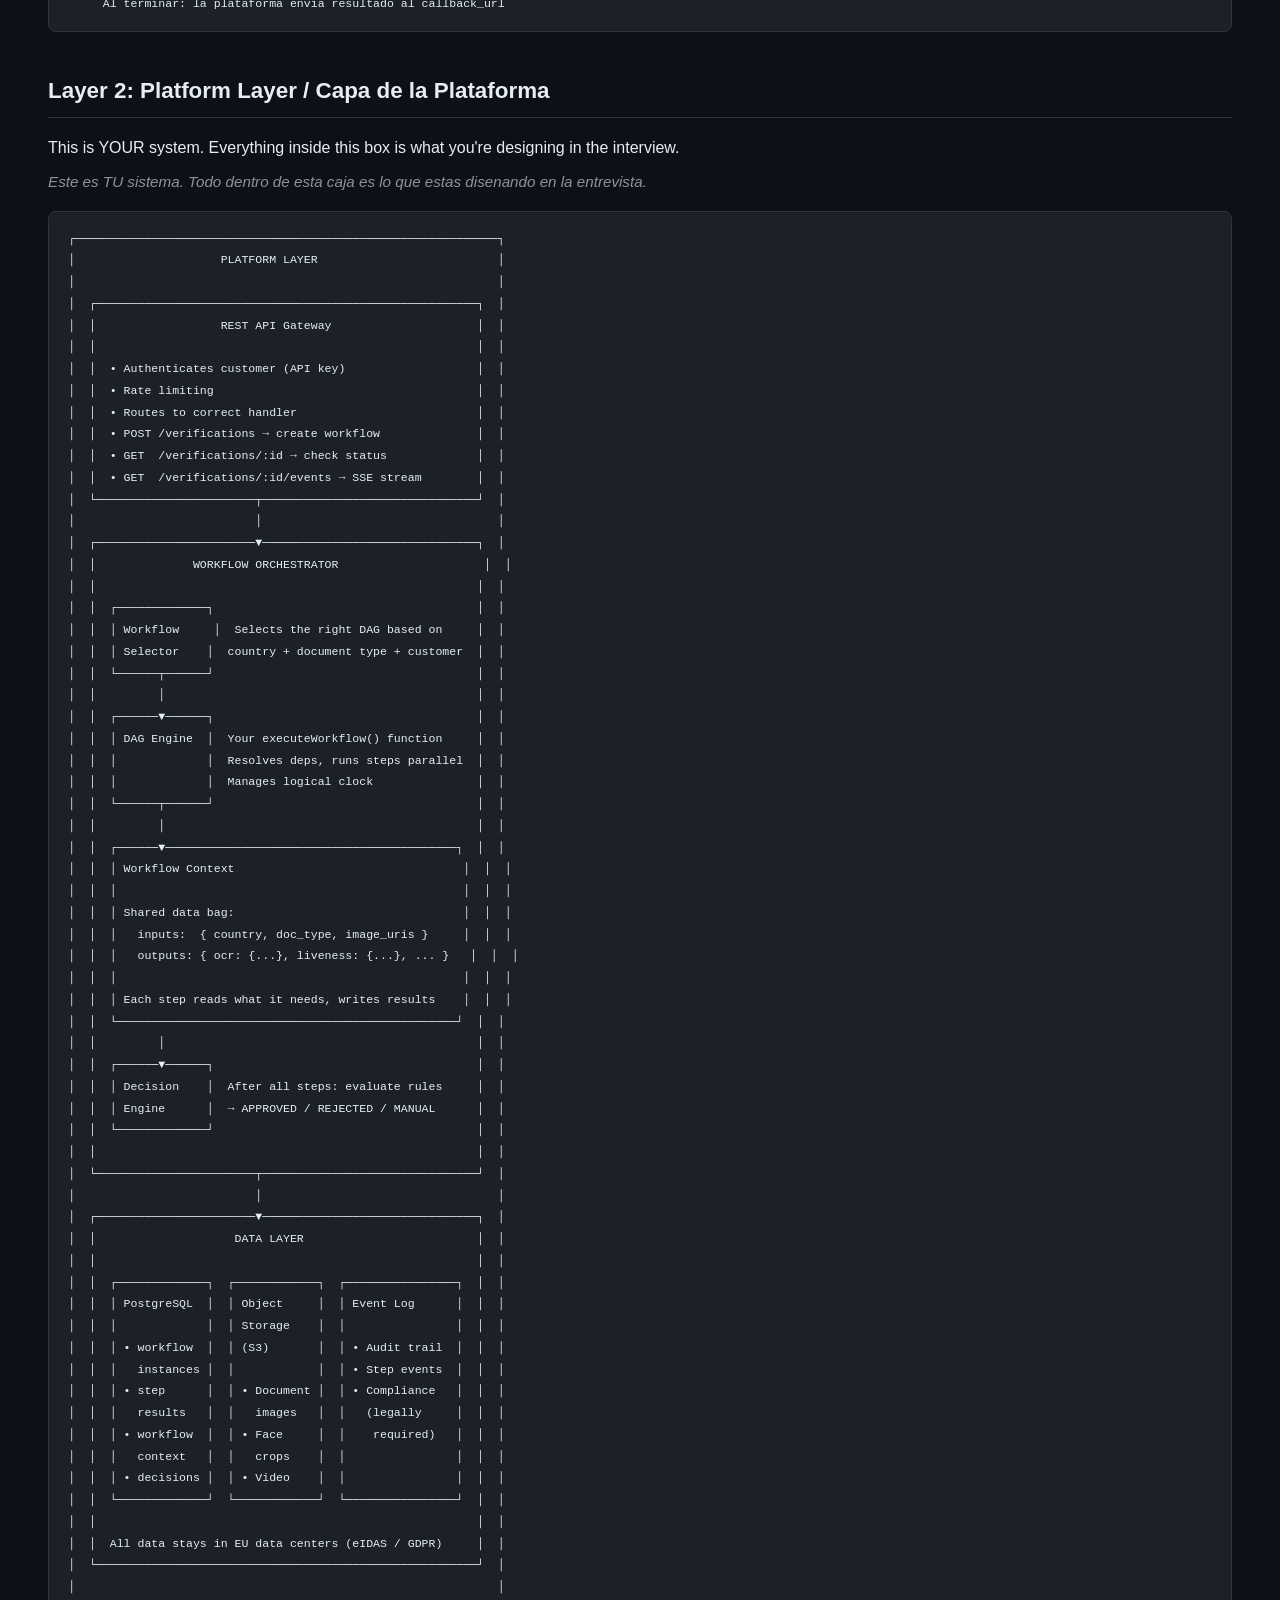
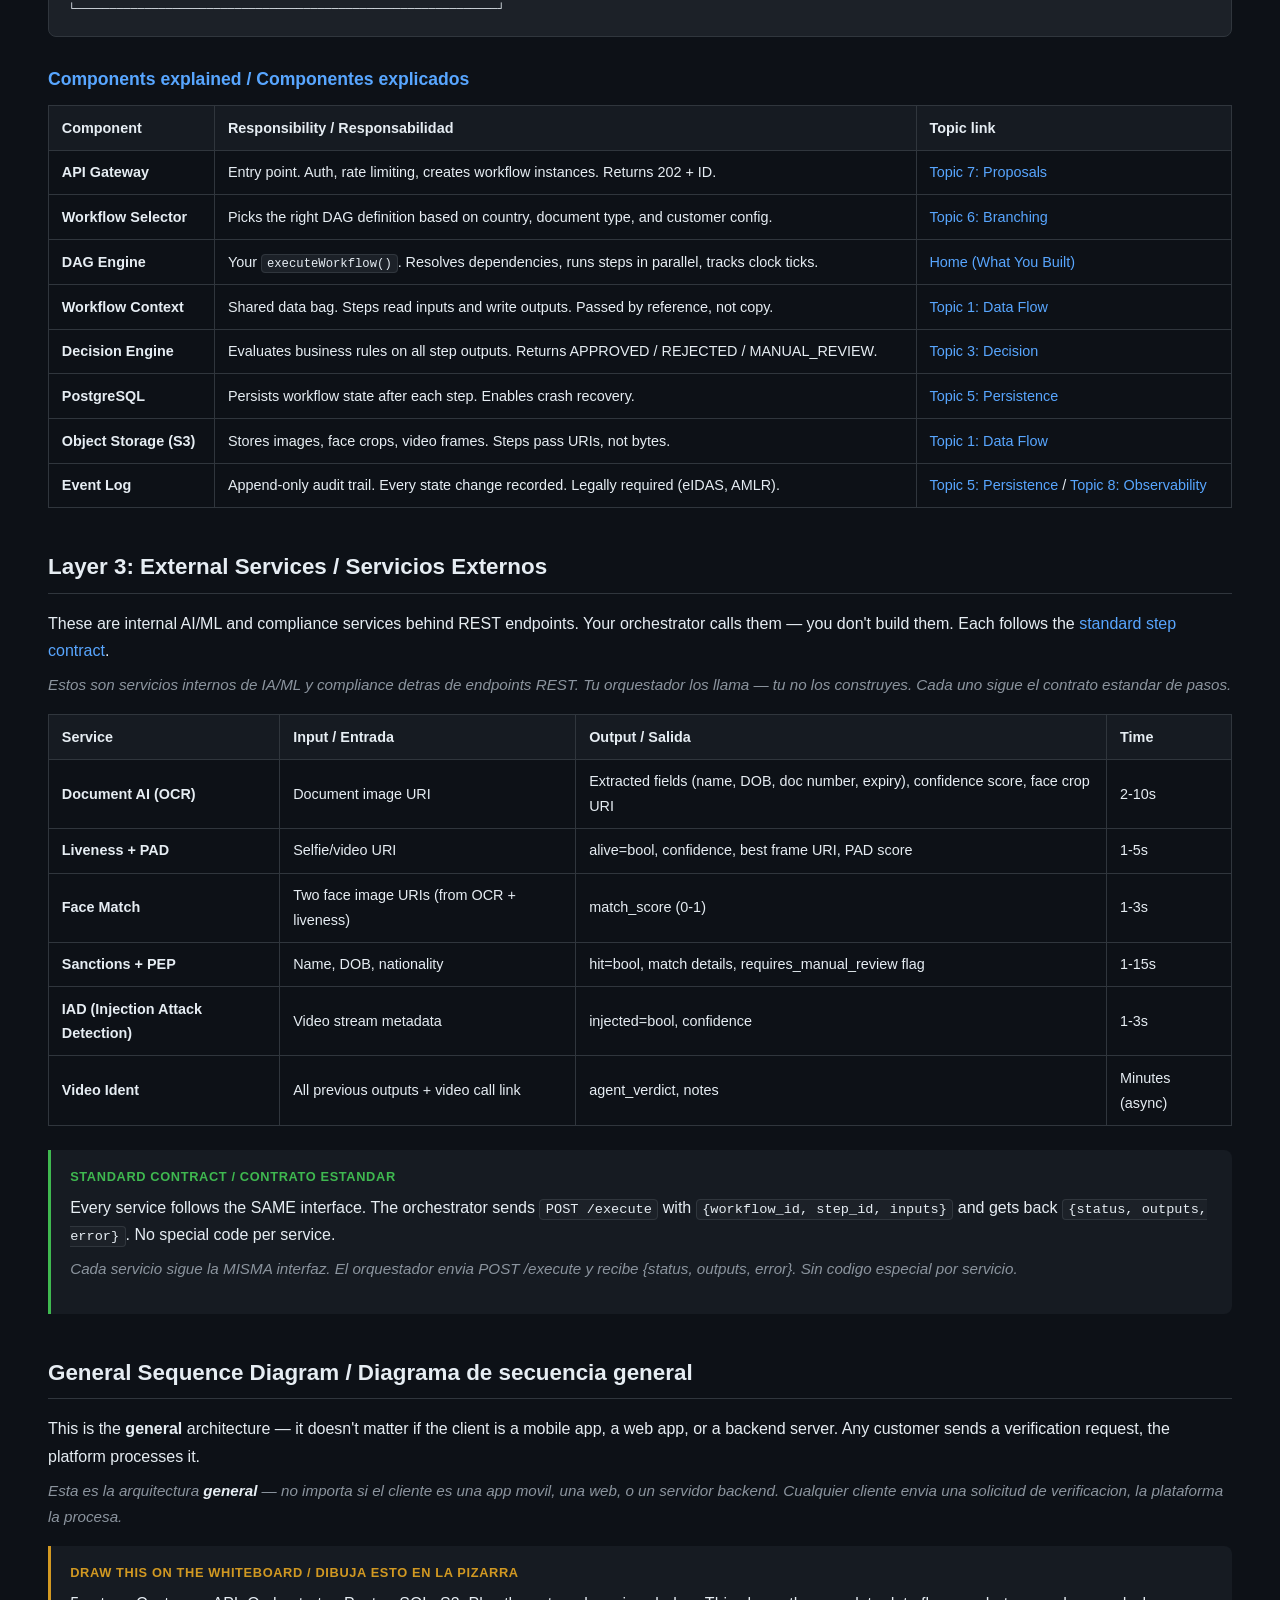
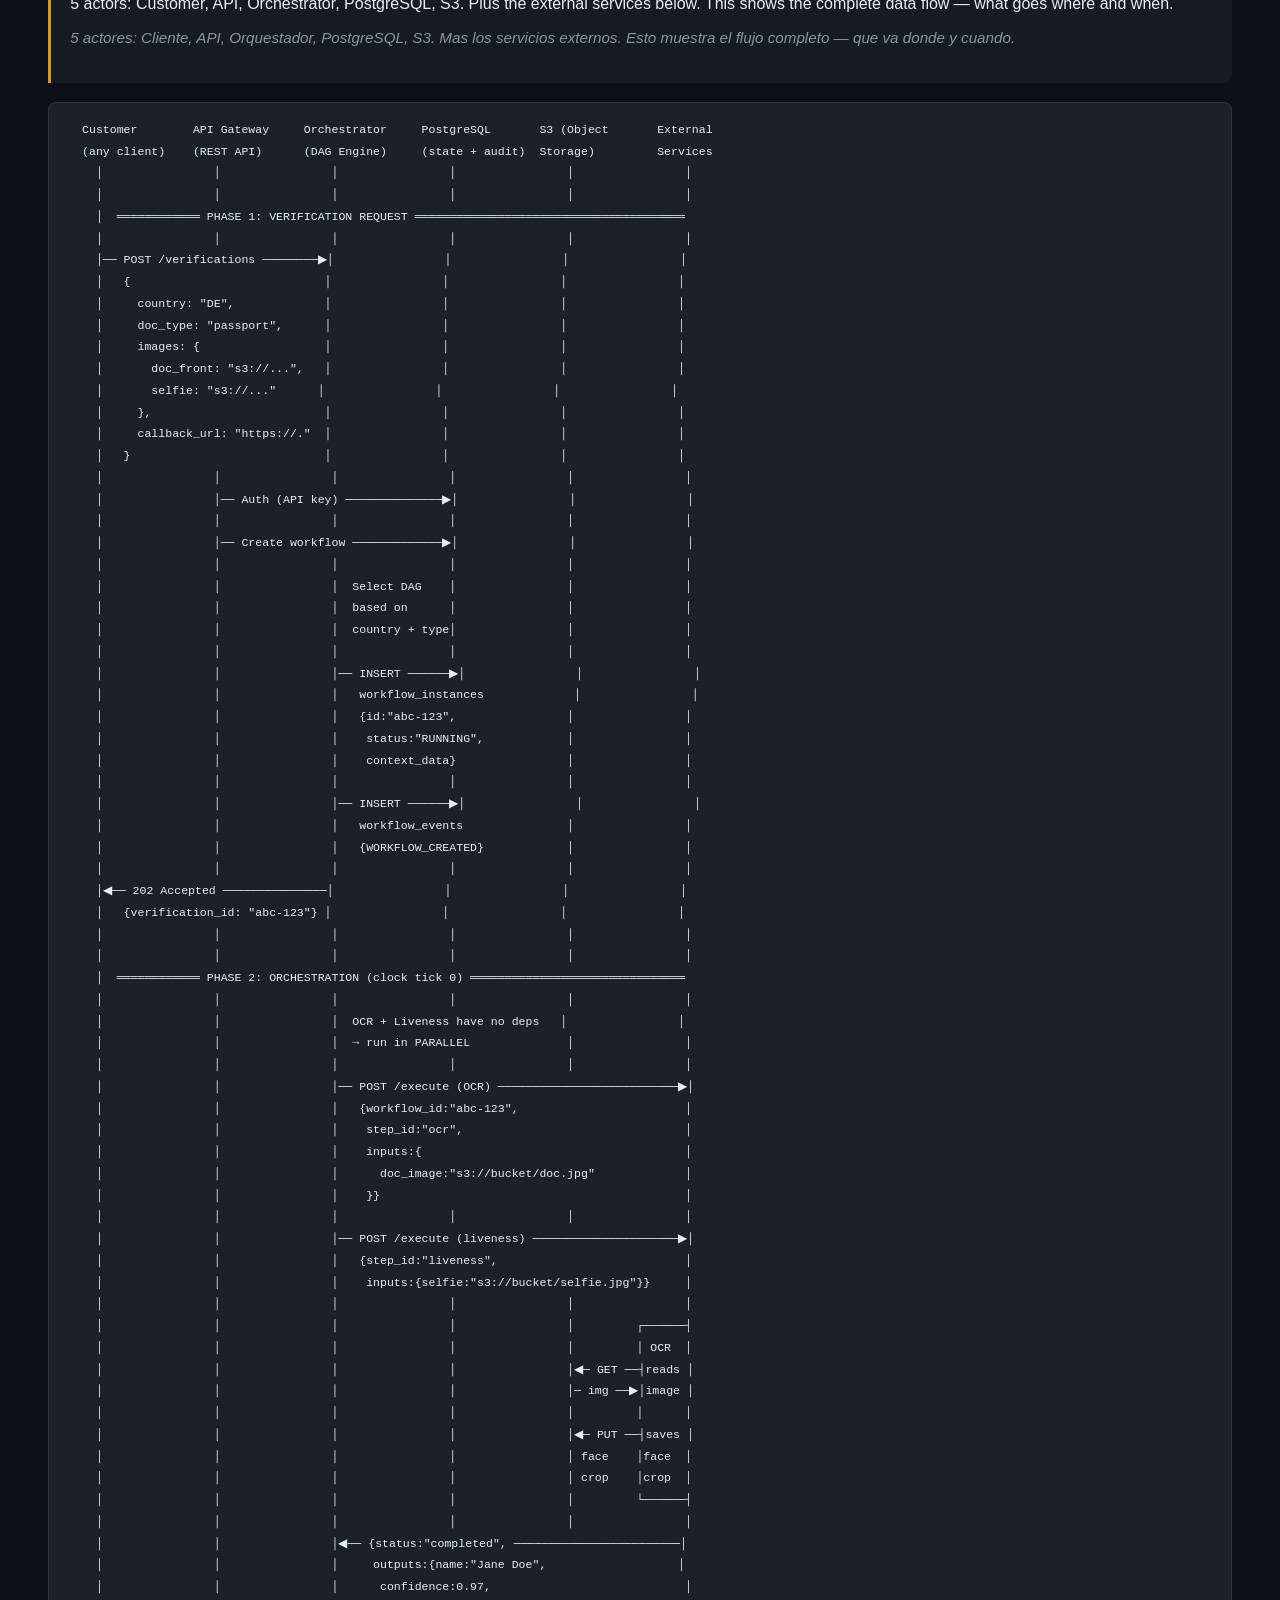
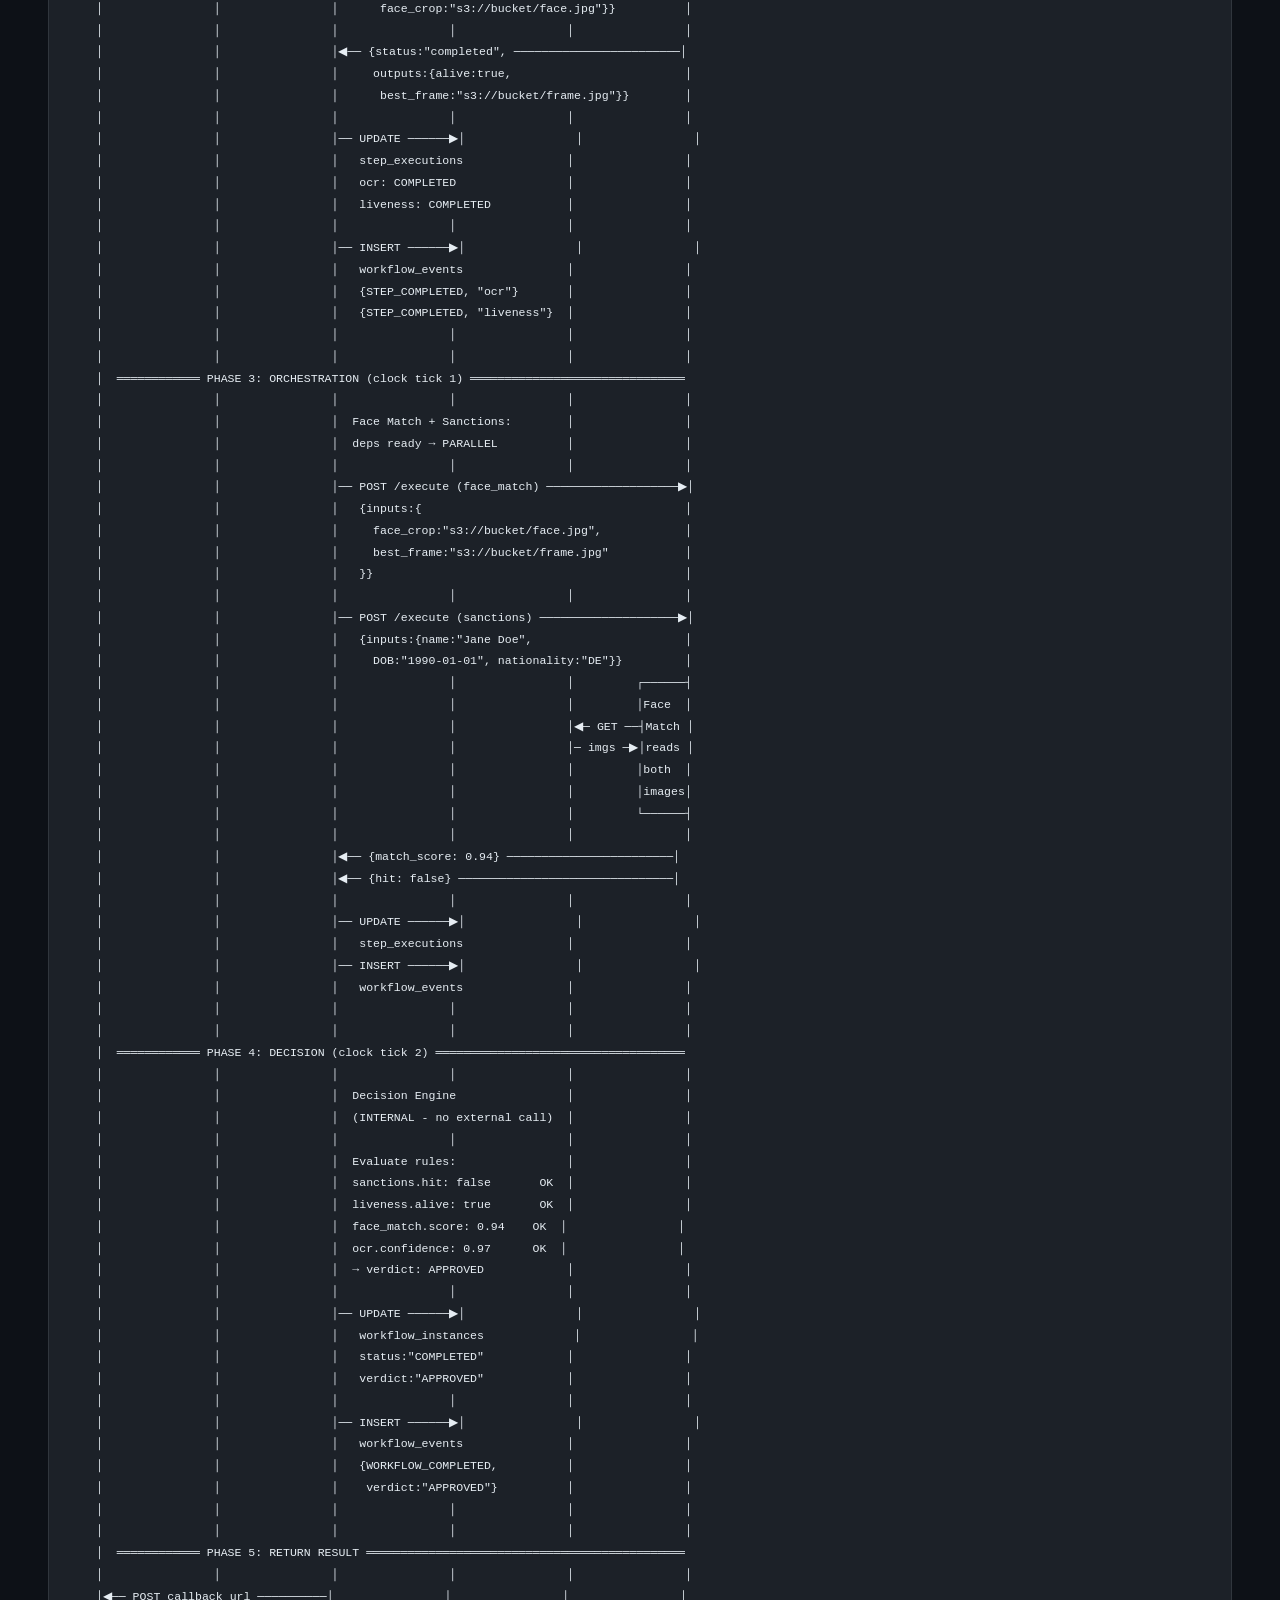
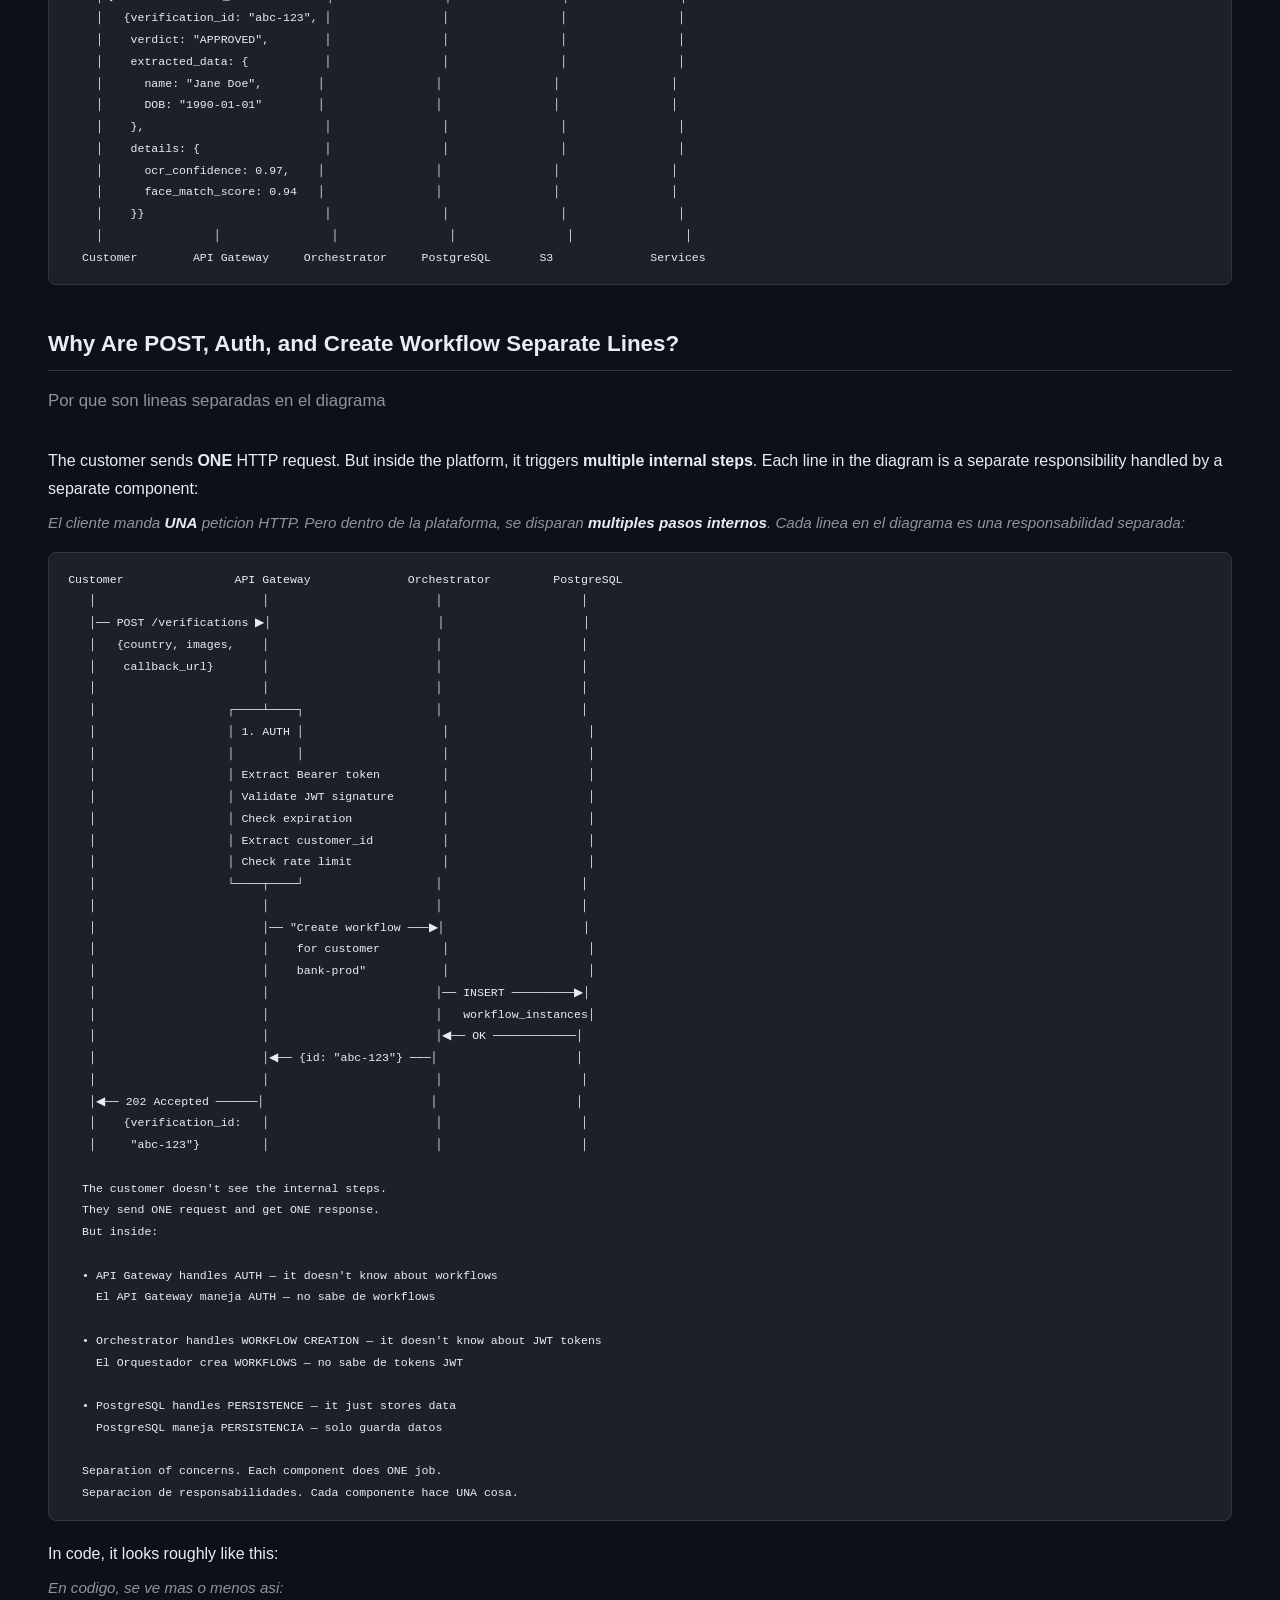
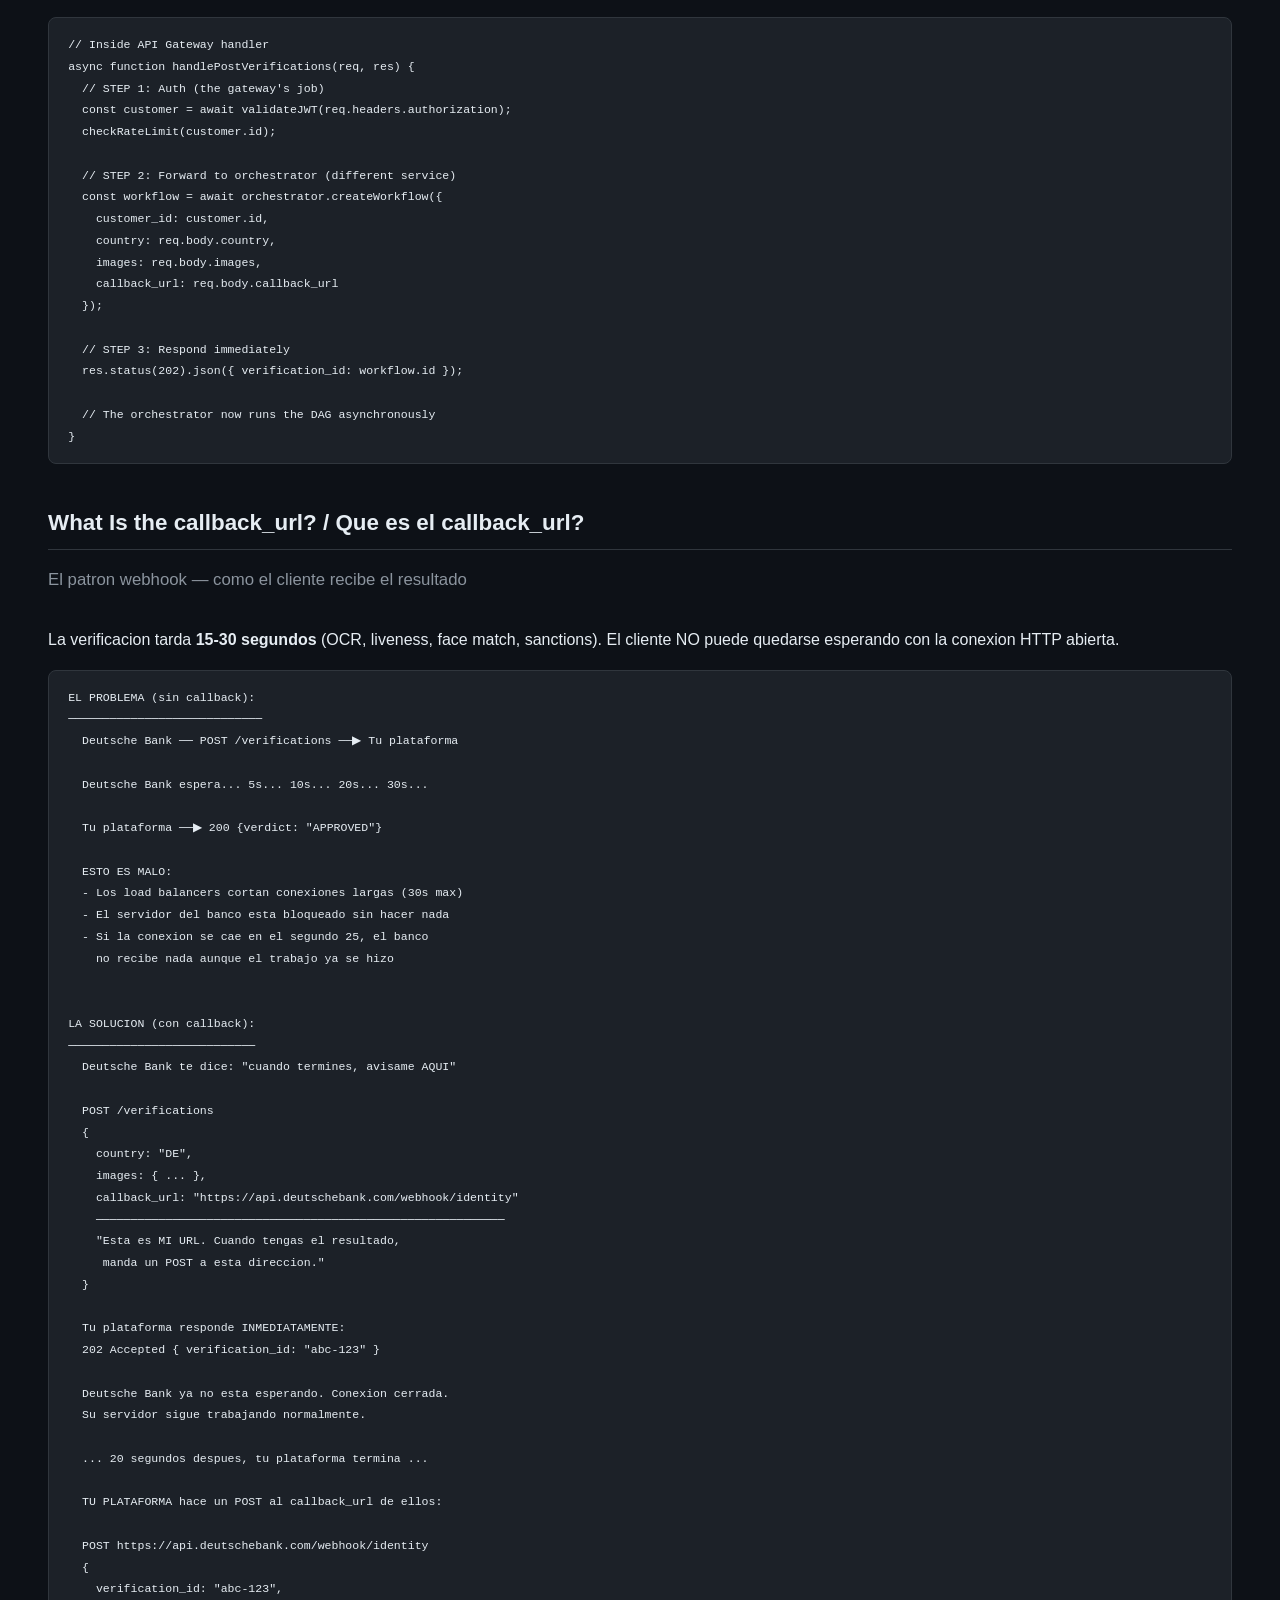
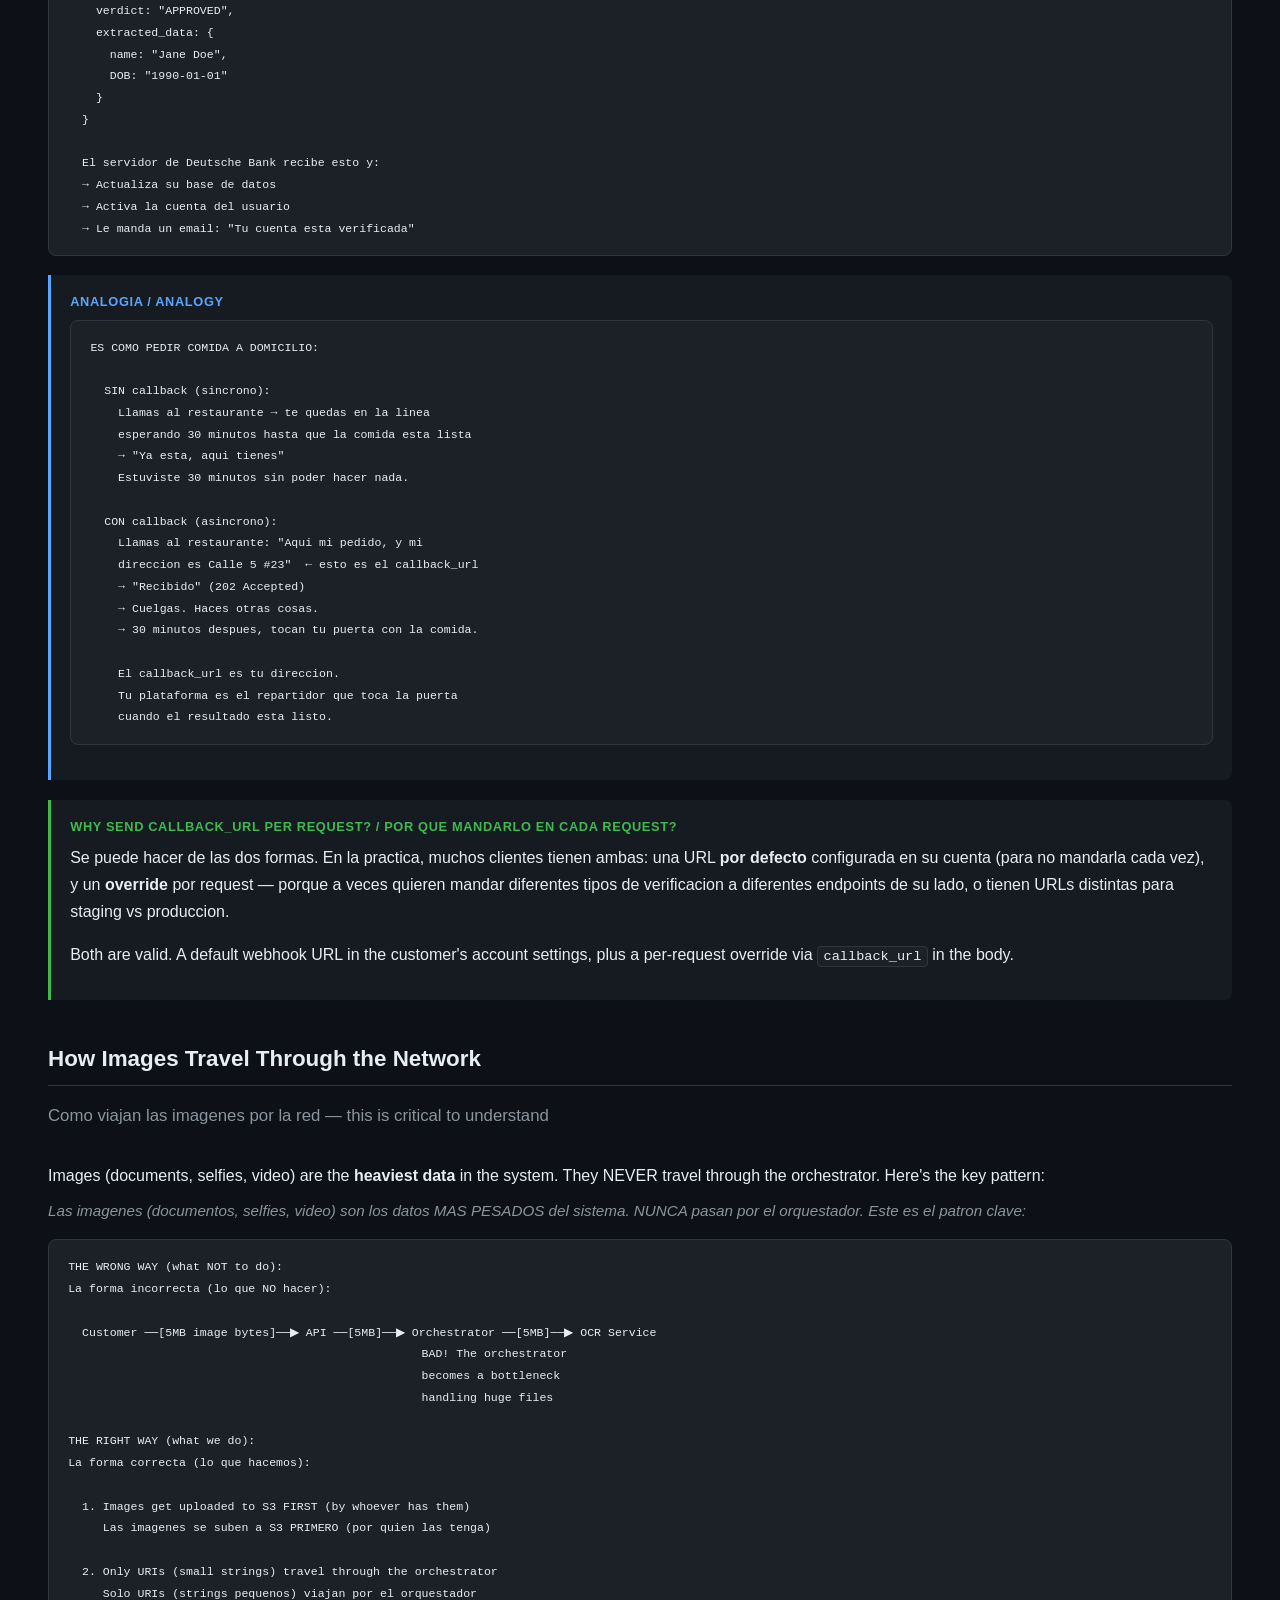
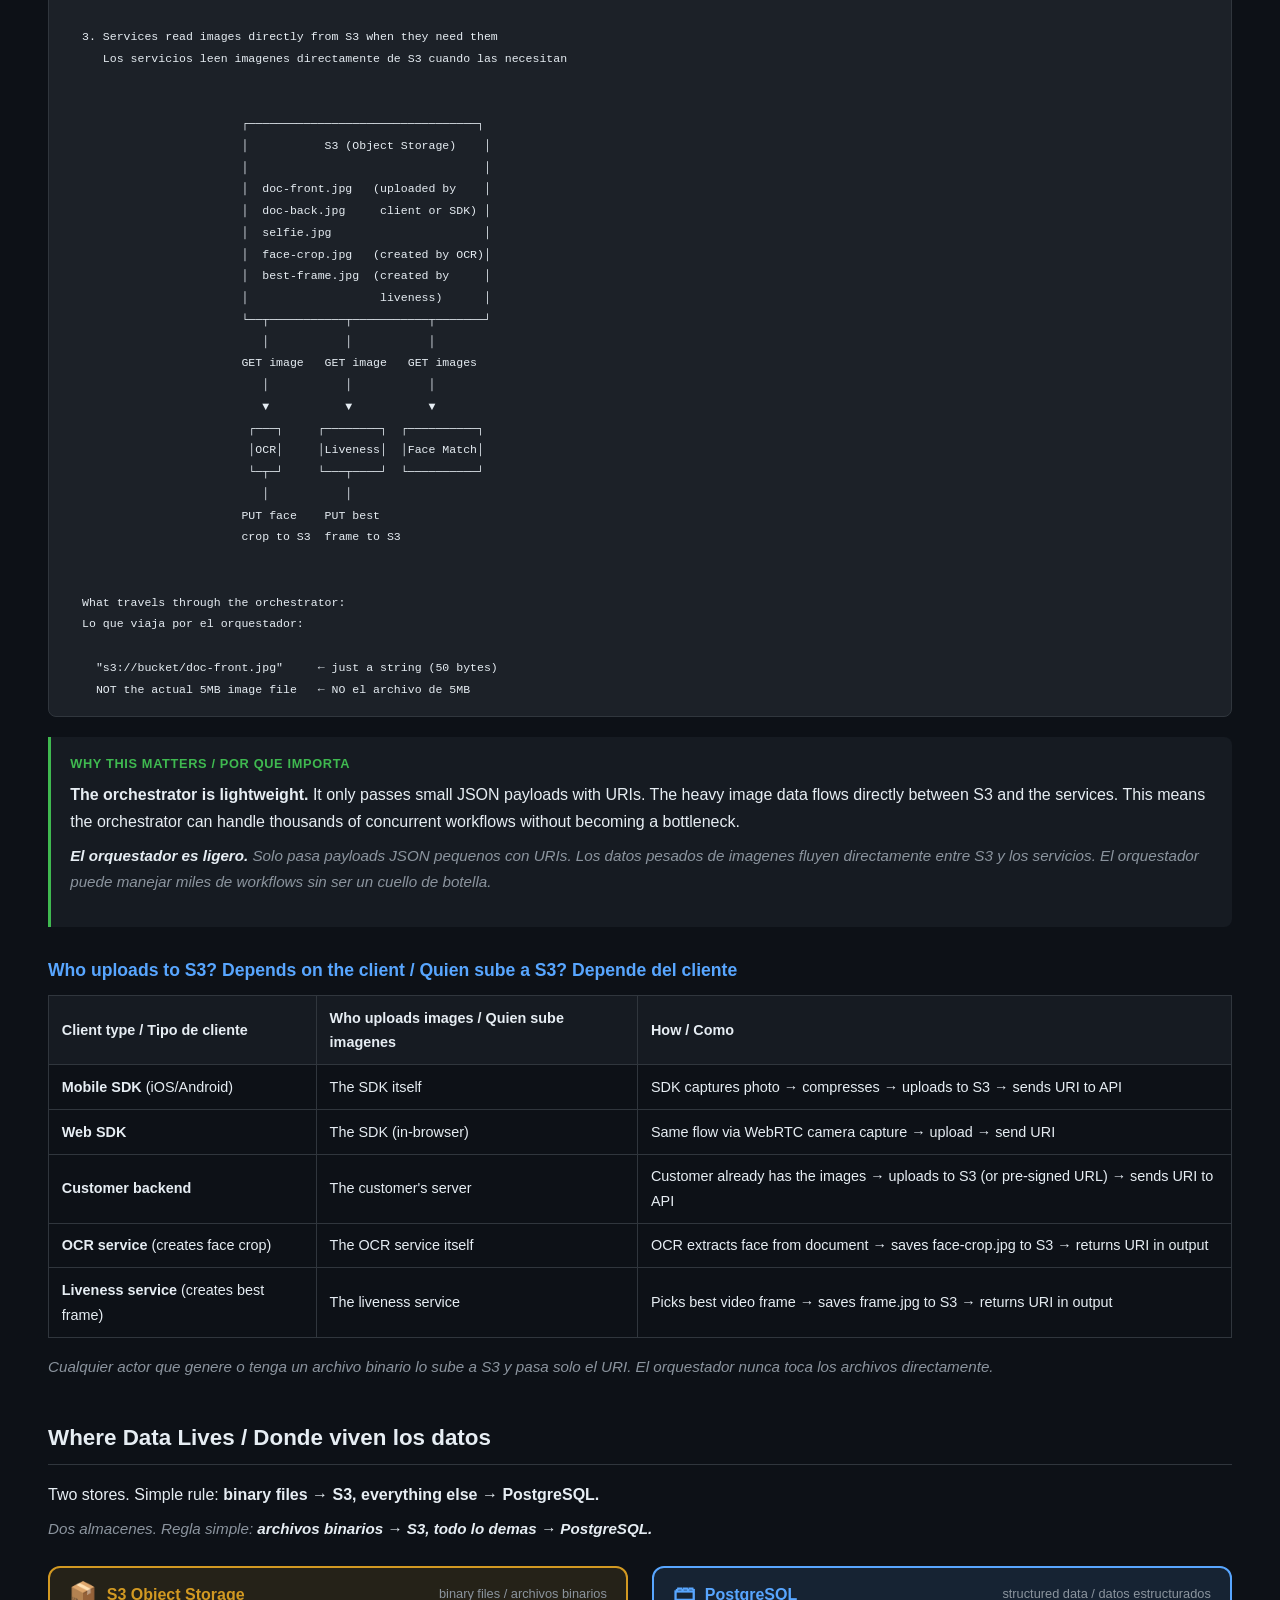
==== commit 2a21d636: "another case" ====
--- a/architecture.html
+++ b/architecture.html
@@ -504,6 +504,168 @@
   Customer        API Gateway     Orchestrator     PostgreSQL       S3              Services
 </code></pre>
 
+  <!-- ============ WHY SEPARATE LINES IN THE DIAGRAM ============ -->
+  <h2>Why Are POST, Auth, and Create Workflow Separate Lines?</h2>
+  <p class="subtitle">Por que son lineas separadas en el diagrama</p>
+
+  <p>The customer sends <strong>ONE</strong> HTTP request. But inside the platform, it triggers <strong>multiple internal steps</strong>. Each line in the diagram is a separate responsibility handled by a separate component:</p>
+  <p class="es">El cliente manda <strong>UNA</strong> peticion HTTP. Pero dentro de la plataforma, se disparan <strong>multiples pasos internos</strong>. Cada linea en el diagrama es una responsabilidad separada:</p>
+
+<pre><code>Customer                API Gateway              Orchestrator         PostgreSQL
+   │                        │                        │                    │
+   │── POST /verifications ▶│                        │                    │
+   │   {country, images,    │                        │                    │
+   │    callback_url}       │                        │                    │
+   │                        │                        │                    │
+   │                   ┌────┴────┐                   │                    │
+   │                   │ 1. AUTH │                    │                    │
+   │                   │         │                    │                    │
+   │                   │ Extract Bearer token         │                    │
+   │                   │ Validate JWT signature       │                    │
+   │                   │ Check expiration             │                    │
+   │                   │ Extract customer_id          │                    │
+   │                   │ Check rate limit             │                    │
+   │                   └────┬────┘                   │                    │
+   │                        │                        │                    │
+   │                        │── "Create workflow ───▶│                    │
+   │                        │    for customer         │                    │
+   │                        │    bank-prod"           │                    │
+   │                        │                        │── INSERT ─────────▶│
+   │                        │                        │   workflow_instances│
+   │                        │                        │◀── OK ────────────│
+   │                        │◀── {id: "abc-123"} ───│                    │
+   │                        │                        │                    │
+   │◀── 202 Accepted ──────│                        │                    │
+   │    {verification_id:   │                        │                    │
+   │     "abc-123"}         │                        │                    │
+
+  The customer doesn't see the internal steps.
+  They send ONE request and get ONE response.
+  But inside:
+
+  • API Gateway handles AUTH — it doesn't know about workflows
+    El API Gateway maneja AUTH — no sabe de workflows
+
+  • Orchestrator handles WORKFLOW CREATION — it doesn't know about JWT tokens
+    El Orquestador crea WORKFLOWS — no sabe de tokens JWT
+
+  • PostgreSQL handles PERSISTENCE — it just stores data
+    PostgreSQL maneja PERSISTENCIA — solo guarda datos
+
+  Separation of concerns. Each component does ONE job.
+  Separacion de responsabilidades. Cada componente hace UNA cosa.</code></pre>
+
+  <p>In code, it looks roughly like this:</p>
+  <p class="es">En codigo, se ve mas o menos asi:</p>
+
+<pre><code>// Inside API Gateway handler
+async function handlePostVerifications(req, res) {
+  // STEP 1: Auth (the gateway's job)
+  const customer = await validateJWT(req.headers.authorization);
+  checkRateLimit(customer.id);
+
+  // STEP 2: Forward to orchestrator (different service)
+  const workflow = await orchestrator.createWorkflow({
+    customer_id: customer.id,
+    country: req.body.country,
+    images: req.body.images,
+    callback_url: req.body.callback_url
+  });
+
+  // STEP 3: Respond immediately
+  res.status(202).json({ verification_id: workflow.id });
+
+  // The orchestrator now runs the DAG asynchronously
+}</code></pre>
+
+  <!-- ============ CALLBACK URL EXPLAINED ============ -->
+  <h2>What Is the callback_url? / Que es el callback_url?</h2>
+  <p class="subtitle">El patron webhook — como el cliente recibe el resultado</p>
+
+  <p>La verificacion tarda <strong>15-30 segundos</strong> (OCR, liveness, face match, sanctions). El cliente NO puede quedarse esperando con la conexion HTTP abierta.</p>
+
+<pre><code>EL PROBLEMA (sin callback):
+────────────────────────────
+  Deutsche Bank ── POST /verifications ──▶ Tu plataforma
+
+  Deutsche Bank espera... 5s... 10s... 20s... 30s...
+
+  Tu plataforma ──▶ 200 {verdict: "APPROVED"}
+
+  ESTO ES MALO:
+  - Los load balancers cortan conexiones largas (30s max)
+  - El servidor del banco esta bloqueado sin hacer nada
+  - Si la conexion se cae en el segundo 25, el banco
+    no recibe nada aunque el trabajo ya se hizo
+
+
+LA SOLUCION (con callback):
+───────────────────────────
+  Deutsche Bank te dice: "cuando termines, avisame AQUI"
+
+  POST /verifications
+  {
+    country: "DE",
+    images: { ... },
+    callback_url: "https://api.deutschebank.com/webhook/identity"
+    ───────────────────────────────────────────────────────────
+    "Esta es MI URL. Cuando tengas el resultado,
+     manda un POST a esta direccion."
+  }
+
+  Tu plataforma responde INMEDIATAMENTE:
+  202 Accepted { verification_id: "abc-123" }
+
+  Deutsche Bank ya no esta esperando. Conexion cerrada.
+  Su servidor sigue trabajando normalmente.
+
+  ... 20 segundos despues, tu plataforma termina ...
+
+  TU PLATAFORMA hace un POST al callback_url de ellos:
+
+  POST https://api.deutschebank.com/webhook/identity
+  {
+    verification_id: "abc-123",
+    verdict: "APPROVED",
+    extracted_data: {
+      name: "Jane Doe",
+      DOB: "1990-01-01"
+    }
+  }
+
+  El servidor de Deutsche Bank recibe esto y:
+  → Actualiza su base de datos
+  → Activa la cuenta del usuario
+  → Le manda un email: "Tu cuenta esta verificada"</code></pre>
+
+  <div class="callout">
+    <div class="label">Analogia / Analogy</div>
+<pre><code>ES COMO PEDIR COMIDA A DOMICILIO:
+
+  SIN callback (sincrono):
+    Llamas al restaurante → te quedas en la linea
+    esperando 30 minutos hasta que la comida esta lista
+    → "Ya esta, aqui tienes"
+    Estuviste 30 minutos sin poder hacer nada.
+
+  CON callback (asincrono):
+    Llamas al restaurante: "Aqui mi pedido, y mi
+    direccion es Calle 5 #23"  ← esto es el callback_url
+    → "Recibido" (202 Accepted)
+    → Cuelgas. Haces otras cosas.
+    → 30 minutos despues, tocan tu puerta con la comida.
+
+    El callback_url es tu direccion.
+    Tu plataforma es el repartidor que toca la puerta
+    cuando el resultado esta listo.</code></pre>
+  </div>
+
+  <div class="callout success">
+    <div class="label">Why send callback_url per request? / Por que mandarlo en cada request?</div>
+    <p>Se puede hacer de las dos formas. En la practica, muchos clientes tienen ambas: una URL <strong>por defecto</strong> configurada en su cuenta (para no mandarla cada vez), y un <strong>override</strong> por request — porque a veces quieren mandar diferentes tipos de verificacion a diferentes endpoints de su lado, o tienen URLs distintas para staging vs produccion.</p>
+    <p>Both are valid. A default webhook URL in the customer's account settings, plus a per-request override via <code>callback_url</code> in the body.</p>
+  </div>
+
   <!-- ============ HOW IMAGES TRAVEL ============ -->
   <h2>How Images Travel Through the Network</h2>
   <p class="subtitle">Como viajan las imagenes por la red — this is critical to understand</p>
@@ -695,6 +857,56 @@
       <li><strong>Each write is a transaction</strong> — never a half-written state</li>
     </ol>
     <p class="es">1. Workflow creado → INSERT. 2. Despues de cada clock tick → UPDATE + INSERT eventos. 3. Decision tomada → UPDATE + INSERT. 4. Cada escritura es una transaccion atomica.</p>
+  </div>
+
+  <!-- ============ WHY WORKFLOW EVENTS ============ -->
+  <h2>Why Do We Need workflow_events? / Para que necesitamos workflow_events?</h2>
+  <p class="subtitle">La diferencia entre estado actual e historial completo</p>
+
+  <p><code>workflow_instances</code> y <code>workflow_events</code> son dos tablas con propositos MUY diferentes:</p>
+
+<pre><code>workflow_instances (ESTADO ACTUAL)
+──────────────────────────────────
+  Te dice: "¿como esta el workflow AHORA MISMO?"
+
+  id        │ status      │ verdict
+  abc-123   │ COMPLETED   │ APPROVED      ← se ACTUALIZA (UPDATE)
+
+  Solo sabes el estado final.
+  No sabes que paso antes, ni cuando, ni en que orden.
+
+
+workflow_events (HISTORIAL COMPLETO — append-only)
+──────────────────────────────────────────────────
+  Te dice: "¿que paso, cuando, y en que orden?"
+
+  workflow_id │ event_type        │ step_id    │ clock │ timestamp
+  abc-123     │ WORKFLOW_CREATED  │ null       │ 0     │ 10:30:00
+  abc-123     │ STEP_STARTED      │ ocr        │ 0     │ 10:30:00
+  abc-123     │ STEP_STARTED      │ liveness   │ 0     │ 10:30:00
+  abc-123     │ STEP_COMPLETED    │ ocr        │ 0     │ 10:30:04
+  abc-123     │ STEP_COMPLETED    │ liveness   │ 0     │ 10:30:03
+  abc-123     │ STEP_STARTED      │ face_match │ 1     │ 10:30:04
+  abc-123     │ STEP_COMPLETED    │ face_match │ 1     │ 10:30:06
+  abc-123     │ WORKFLOW_COMPLETED│ null       │ 2     │ 10:30:07
+
+  NUNCA se actualiza. Solo INSERT. Append-only.
+  Cada fila es un hecho que paso. No se puede borrar ni cambiar.</code></pre>
+
+  <div class="callout warn">
+    <div class="label">¿Para que sirve? / What is it for?</div>
+    <ol>
+      <li><strong>Compliance legal (eIDAS, AMLR)</strong> — La ley europea dice: tienes que poder demostrar EXACTAMENTE que pasos se ejecutaron, cuando, y que resultados dieron. Si un regulador pregunta "¿por que aprobaron a esta persona?", necesitas el historial completo. No basta con "status: APPROVED".</li>
+      <li><strong>Debugging</strong> — Un workflow fallo. Con <code>workflow_instances</code> solo ves "status: FAILED". Con <code>workflow_events</code> ves: "OCR completo en 4s, liveness empezo, liveness fallo a los 3s con timeout". Sabes exactamente donde se rompio.</li>
+      <li><strong>Analytics</strong> — "¿Cuanto tarda el paso de OCR en promedio?" "¿Cuantos workflows van a manual review?" Todo sale de los eventos.</li>
+      <li><strong>SSE (actualizaciones en tiempo real al SDK)</strong> — Cuando el SDK esta esperando con SSE abierto, ¿de donde salen los mensajes "Analyzing document...", "Checking identity..."? De los eventos. Cada INSERT en <code>workflow_events</code> puede disparar un mensaje SSE al cliente.</li>
+    </ol>
+  </div>
+
+  <div class="qa">
+    <div class="question">"Why not just use workflow_instances for everything?"</div>
+    <div class="answer">"workflow_instances is mutable — you UPDATE it as the workflow progresses. That's fine for current state, but you lose history. workflow_events is append-only — every state change is a new row, never modified, never deleted. This gives you a complete audit trail, which is legally required for identity verification in the EU under eIDAS and AMLR. It also powers real-time SSE updates and makes debugging much easier — you can replay exactly what happened in any workflow."</div>
+    <div class="answer-es">"workflow_instances es mutable — se actualiza con UPDATE. Esta bien para el estado actual, pero pierdes la historia. workflow_events es append-only — cada cambio de estado es una nueva fila, nunca se modifica ni se borra. Esto te da un audit trail completo, legalmente requerido en la UE por eIDAS y AMLR. Tambien alimenta las actualizaciones SSE en tiempo real y facilita el debugging."</div>
   </div>
 
   <!-- ============ MOBILE SDK SPECIFIC ============ -->
@@ -898,6 +1110,191 @@
 Para verificar: comprobamos la firma con nuestra clave publica.
 This is fast — no database call needed to validate a token.
 Es rapido — no necesitamos llamar a la BD para validar un token.</code></pre>
+  </div>
+
+  <!-- ============ JWT DETAILED SIGNING FLOW ============ -->
+  <h3>How JWT Signing and Verification Works (detailed)</h3>
+  <p class="subtitle">Como funciona la firma y verificacion del JWT — paso a paso</p>
+
+  <p>Auth uses <strong>headers</strong>, not cookies. Cookies are for browsers. Your customers are backend servers calling your API — they set the <code>Authorization</code> header explicitly.</p>
+  <p class="es">Auth usa <strong>headers</strong>, no cookies. Las cookies son para navegadores. Tus clientes son servidores backend llamando tu API — ponen el header <code>Authorization</code> explicitamente.</p>
+
+<pre><code>COOKIES (browser world):
+  Browser automatically sends cookies with every request
+  Set-Cookie: session=abc123
+  Used for: web apps where a human is logged in
+
+HEADERS (API world — this is what we use):
+  The calling server explicitly sets the Authorization header
+  Authorization: Bearer eyJhbGciOiJSUzI1NiIs...
+  Used for: server-to-server communication, APIs
+
+  Your customer is Deutsche Bank's backend server.
+  It's not a browser. It's a Java/Go/Python app.
+  It doesn't have a cookie jar. It sets headers explicitly.</code></pre>
+
+  <h4>Step 1: Your platform generates a KEY PAIR (once, at setup)</h4>
+  <p class="es">Paso 1: Tu plataforma genera un PAR DE CLAVES (una vez, al configurar)</p>
+
+<pre><code>  ┌─────────────────────┐     ┌─────────────────────┐
+  │    PRIVATE KEY       │     │    PUBLIC KEY        │
+  │                      │     │                      │
+  │  Used to SIGN tokens │     │  Used to VERIFY      │
+  │  Usada para FIRMAR   │     │  tokens              │
+  │                      │     │  Usada para VERIFICAR│
+  │  Kept SECRET on      │     │                      │
+  │  your auth server    │     │  Can be shared with  │
+  │  Se guarda SECRETA   │     │  anyone              │
+  │  en tu auth server   │     │  Se puede compartir  │
+  │                      │     │                      │
+  │  Only YOUR auth      │     │  Your API Gateway    │
+  │  server has this     │     │  has this to check   │
+  │                      │     │  incoming tokens     │
+  └─────────────────────┘     └─────────────────────┘
+
+  Think of it like / Piensa en ello como:
+  - Private key = the stamp that makes official documents
+    Clave privada = el sello que hace documentos oficiales
+  - Public key  = the guide that lets anyone verify the stamp is real
+    Clave publica = la guia que permite verificar que el sello es real</code></pre>
+
+  <h4>Step 2: Customer asks for a token</h4>
+  <p class="es">Paso 2: El cliente pide un token</p>
+
+<pre><code>  Deutsche Bank's server            Your Auth Server
+       │                                  │
+       │── POST /auth/token ─────────────▶│
+       │   Authorization: Basic           │
+       │   base64("dk_live_abc:sk_xyz")   │
+       │                                  │
+       │                          ┌───────┴───────┐
+       │                          │ 1. Decode the  │
+       │                          │    Basic header│
+       │                          │    → api_key:  │
+       │                          │      dk_live_abc
+       │                          │    → api_secret│
+       │                          │      sk_xyz    │
+       │                          │               │
+       │                          │ 2. Look up in  │
+       │                          │    database:   │
+       │                          │    SELECT *    │
+       │                          │    FROM customers
+       │                          │    WHERE api_key│
+       │                          │    = 'dk_live_abc'
+       │                          │               │
+       │                          │ 3. Compare     │
+       │                          │    secret hash │
+       │                          │    bcrypt(sk_xyz)
+       │                          │    == stored_hash?
+       │                          │    ✓ YES       │
+       │                          │               │
+       │                          │ 4. BUILD the   │
+       │                          │    JWT payload:│
+       │                          │    {           │
+       │                          │     sub: "bank-prod",
+       │                          │     scope: "verifications:create",
+       │                          │     iat: 1705312800,
+       │                          │     exp: 1705316400
+       │                          │    }           │
+       │                          │               │
+       │                          │ 5. SIGN it     │
+       │                          │    with the    │
+       │                          │    PRIVATE KEY │
+       │                          │               │
+       │                          │    signature = │
+       │                          │    RSA_SIGN(   │
+       │                          │      header +  │
+       │                          │      payload,  │
+       │                          │      PRIVATE_KEY
+       │                          │    )           │
+       │                          │               │
+       │                          │ 6. Combine:    │
+       │                          │  base64(header)│
+       │                          │  + "."         │
+       │                          │  + base64(payload)
+       │                          │  + "."         │
+       │                          │  + base64(signature)
+       │                          └───────┬───────┘
+       │                                  │
+       │◀── {                             │
+       │  access_token: "eyJhbG.eyJzd.SflKx",
+       │  expires_in: 3600
+       │  } ──────────────────────────────│</code></pre>
+
+  <h4>Step 3: API Gateway verifies the token (NO database call)</h4>
+  <p class="es">Paso 3: El API Gateway verifica el token (SIN llamar a la base de datos)</p>
+
+<pre><code>  Deutsche Bank's server            Your API Gateway
+       │                                  │
+       │── POST /verifications ──────────▶│
+       │   Authorization: Bearer          │
+       │   eyJhbG.eyJzd.SflKx            │
+       │                                  │
+       │                          ┌───────┴───────┐
+       │                          │ 1. Split token │
+       │                          │    by "."      │
+       │                          │    → header    │
+       │                          │    → payload   │
+       │                          │    → signature │
+       │                          │               │
+       │                          │ 2. VERIFY      │
+       │                          │    signature   │
+       │                          │    using       │
+       │                          │    PUBLIC KEY  │
+       │                          │               │
+       │                          │    RSA_VERIFY( │
+       │                          │      header +  │
+       │                          │      payload,  │
+       │                          │      signature,│
+       │                          │      PUBLIC_KEY│
+       │                          │    ) → ✓ VALID │
+       │                          │               │
+       │                          │ 3. Decode      │
+       │                          │    payload:    │
+       │                          │    {           │
+       │                          │     sub: "bank-prod"
+       │                          │     exp: 1705316400
+       │                          │    }           │
+       │                          │               │
+       │                          │ 4. Check exp   │
+       │                          │    > now? ✓    │
+       │                          │               │
+       │                          │ 5. NO DATABASE │
+       │                          │    CALL NEEDED │
+       │                          │    The signature│
+       │                          │    proves it's │
+       │                          │    authentic   │
+       │                          └───────┬───────┘
+       │                                  │
+       │                          Forward to orchestrator
+       │                          with customer_id: "bank-prod"</code></pre>
+
+  <div class="callout success">
+    <div class="label">Why "no database call" matters / Por que importa "sin llamada a la BD"</div>
+<pre><code>WITHOUT JWT (session tokens):
+  Customer sends: Authorization: Bearer random-string-abc123
+  API Gateway must: SELECT * FROM tokens WHERE token = 'abc123'
+  → Database call on EVERY request
+  → 1000 verifications/min = 1000 extra DB queries/min
+
+WITH JWT:
+  Customer sends: Authorization: Bearer eyJhbG.eyJzd.SflKx
+  API Gateway: verify signature with public key (math, in memory)
+  → NO database call
+  → 1000 verifications/min = 0 extra DB queries
+  → Just CPU doing cryptographic math, which is fast
+
+KEY INSIGHT:
+  Your auth server CREATES tokens (needs PRIVATE key)
+  Your API gateway only VERIFIES tokens (needs PUBLIC key)
+  They can be completely different services.
+  The gateway never touches the database for auth.
+
+PUNTO CLAVE:
+  Tu auth server CREA tokens (necesita clave PRIVADA)
+  Tu API gateway solo VERIFICA tokens (necesita clave PUBLICA)
+  Pueden ser servicios completamente diferentes.
+  El gateway nunca toca la base de datos para auth.</code></pre>
   </div>
 
   <div class="callout warn">
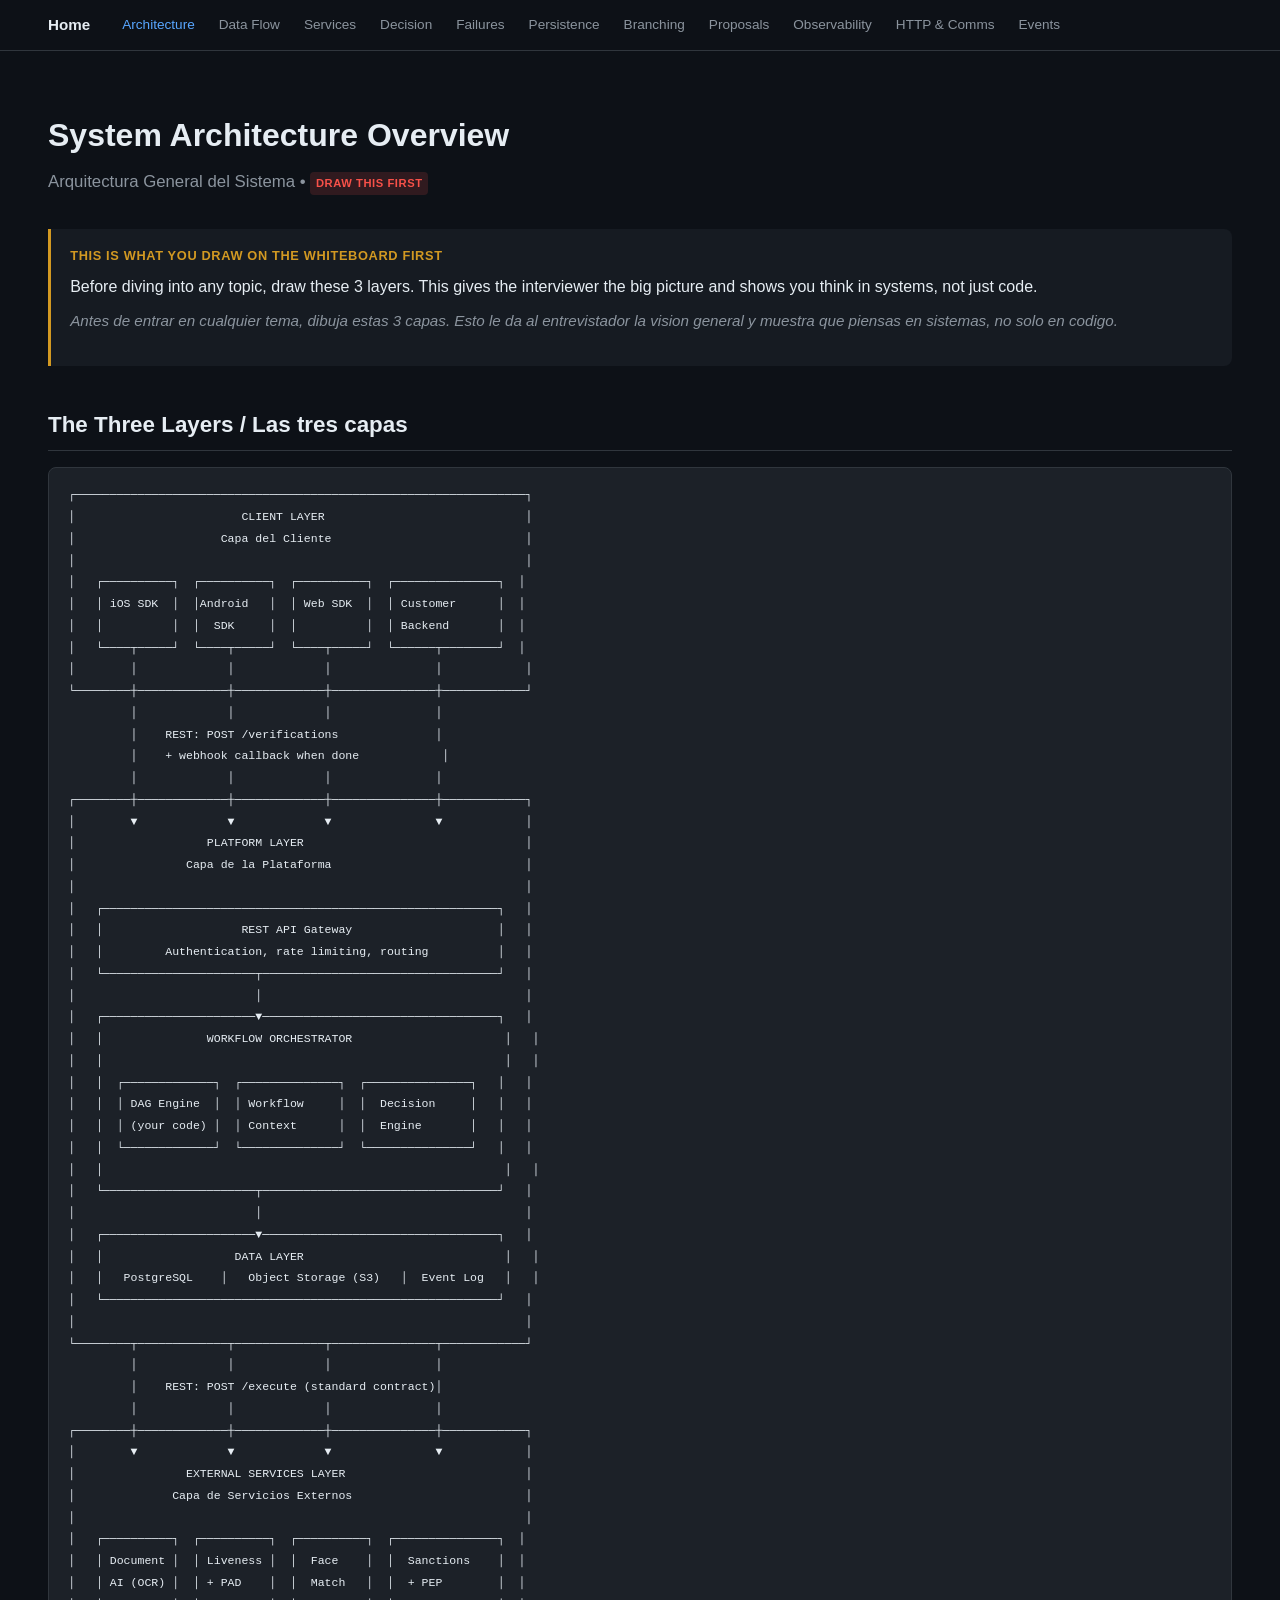
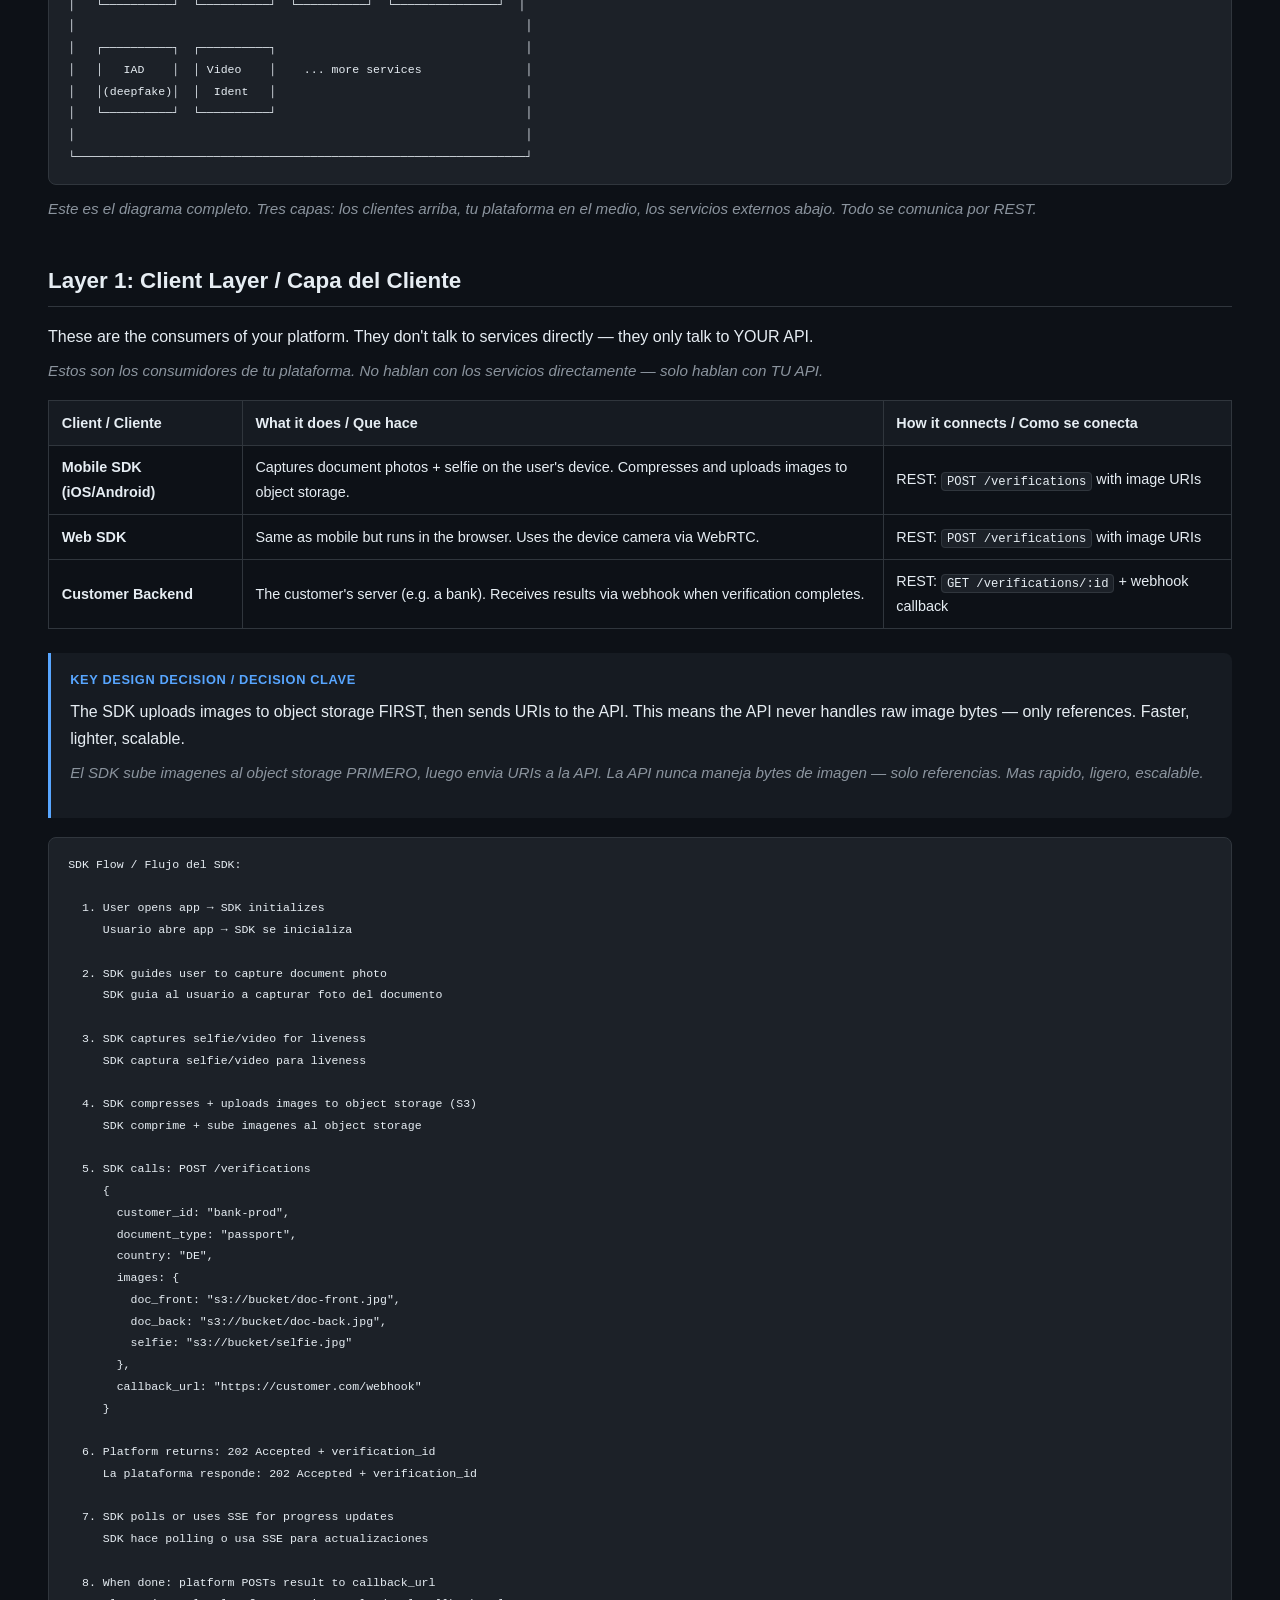
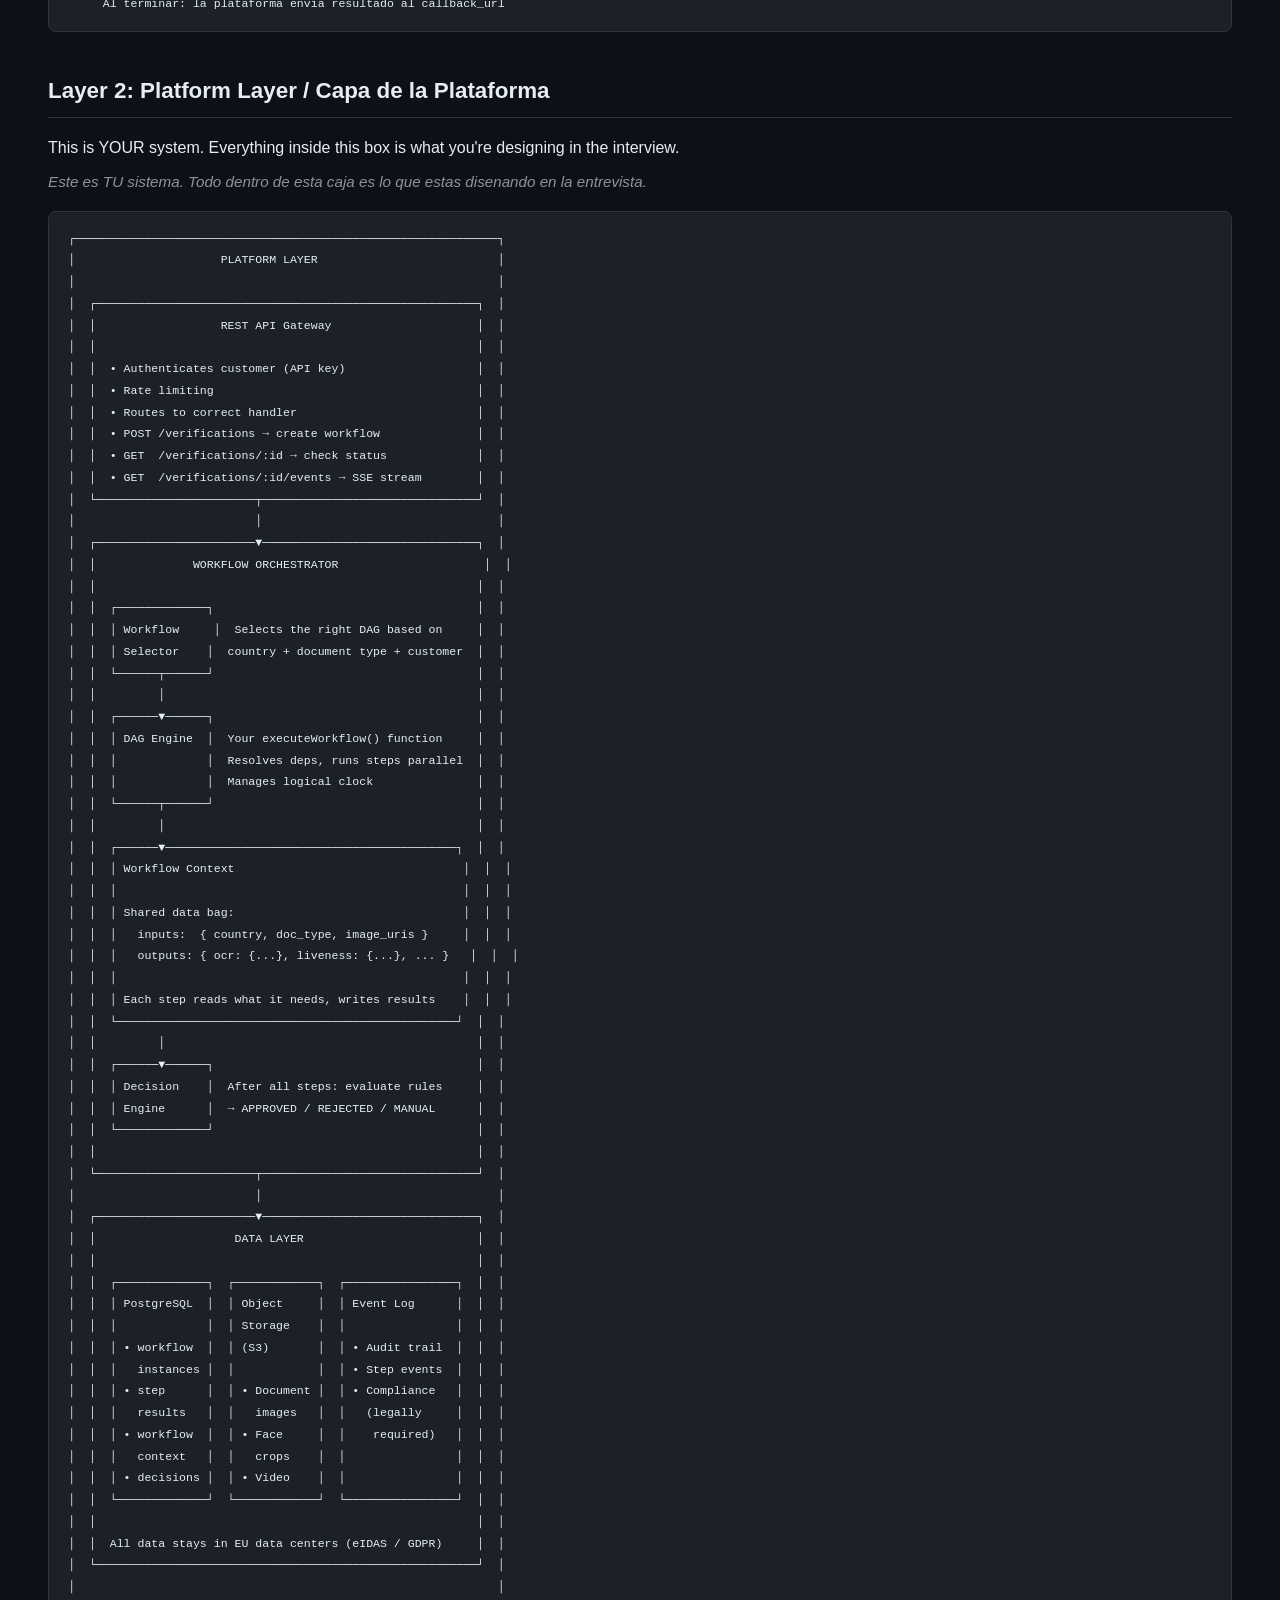
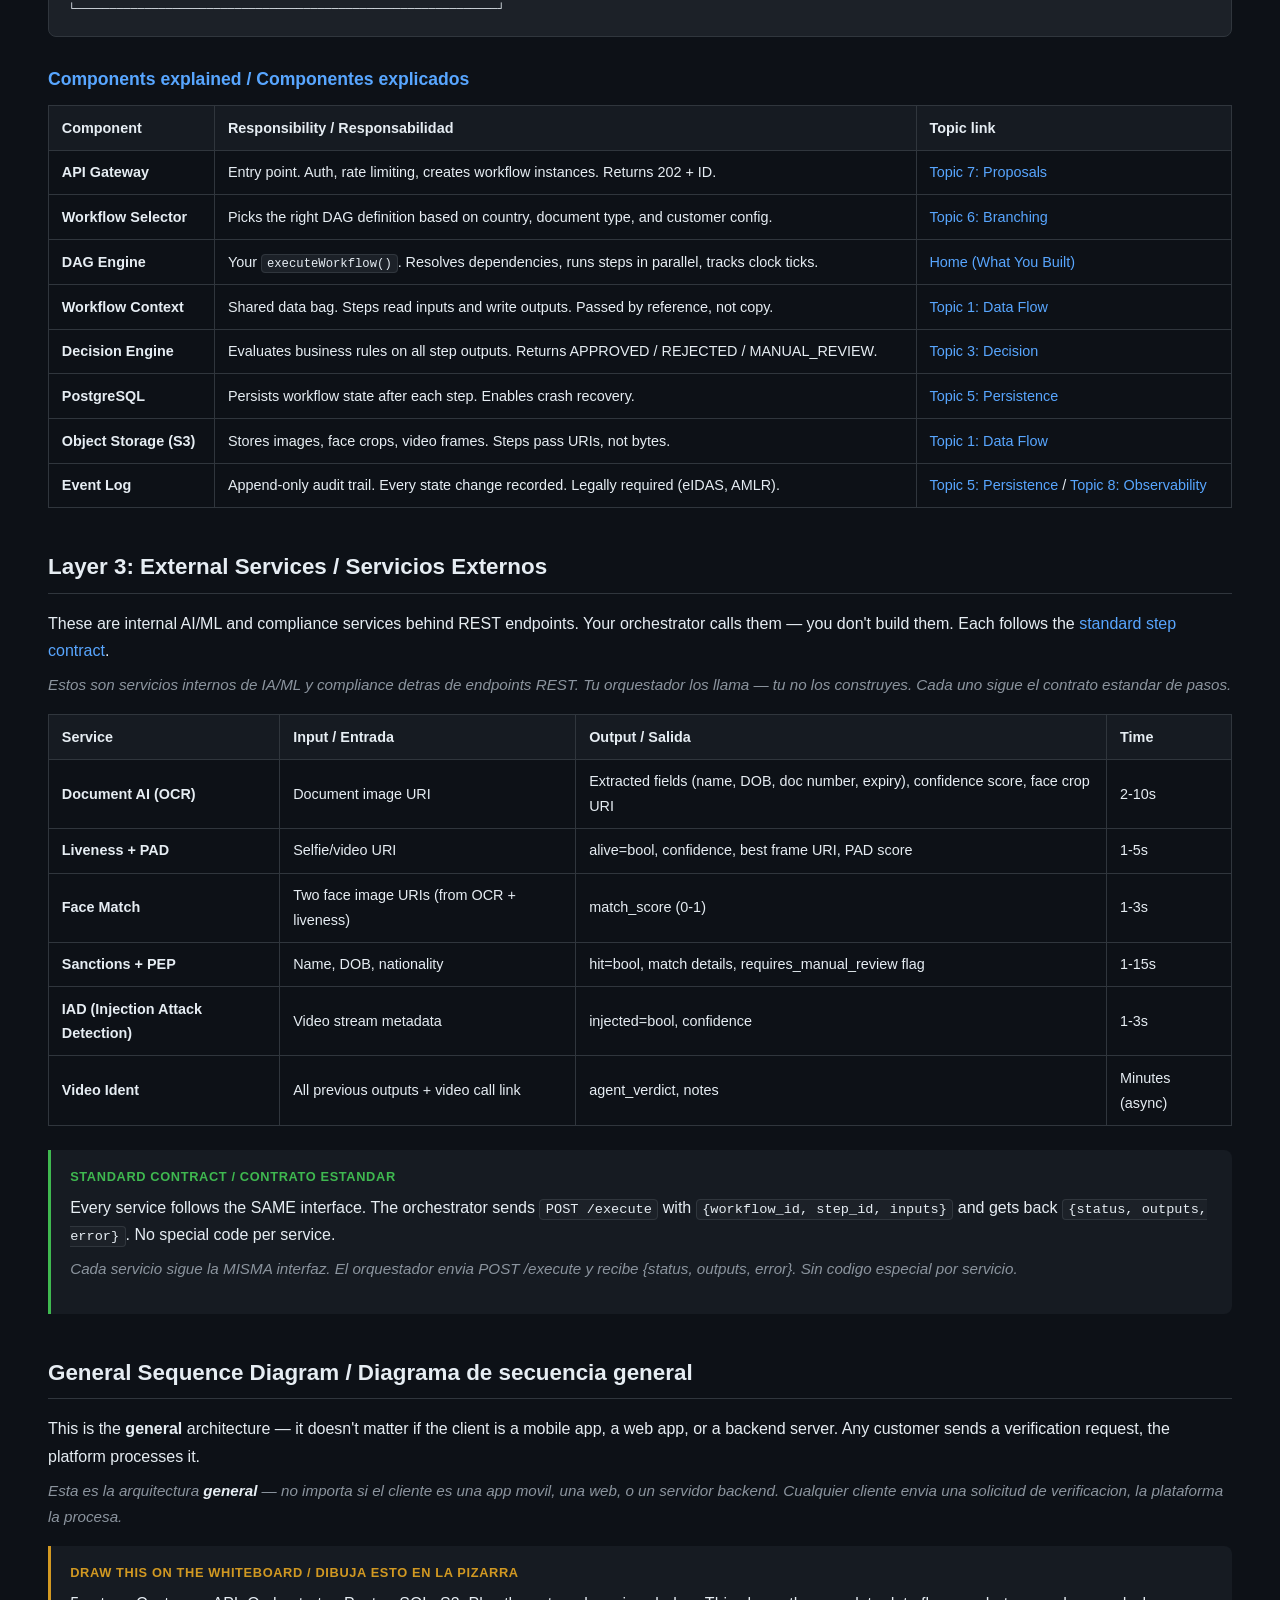
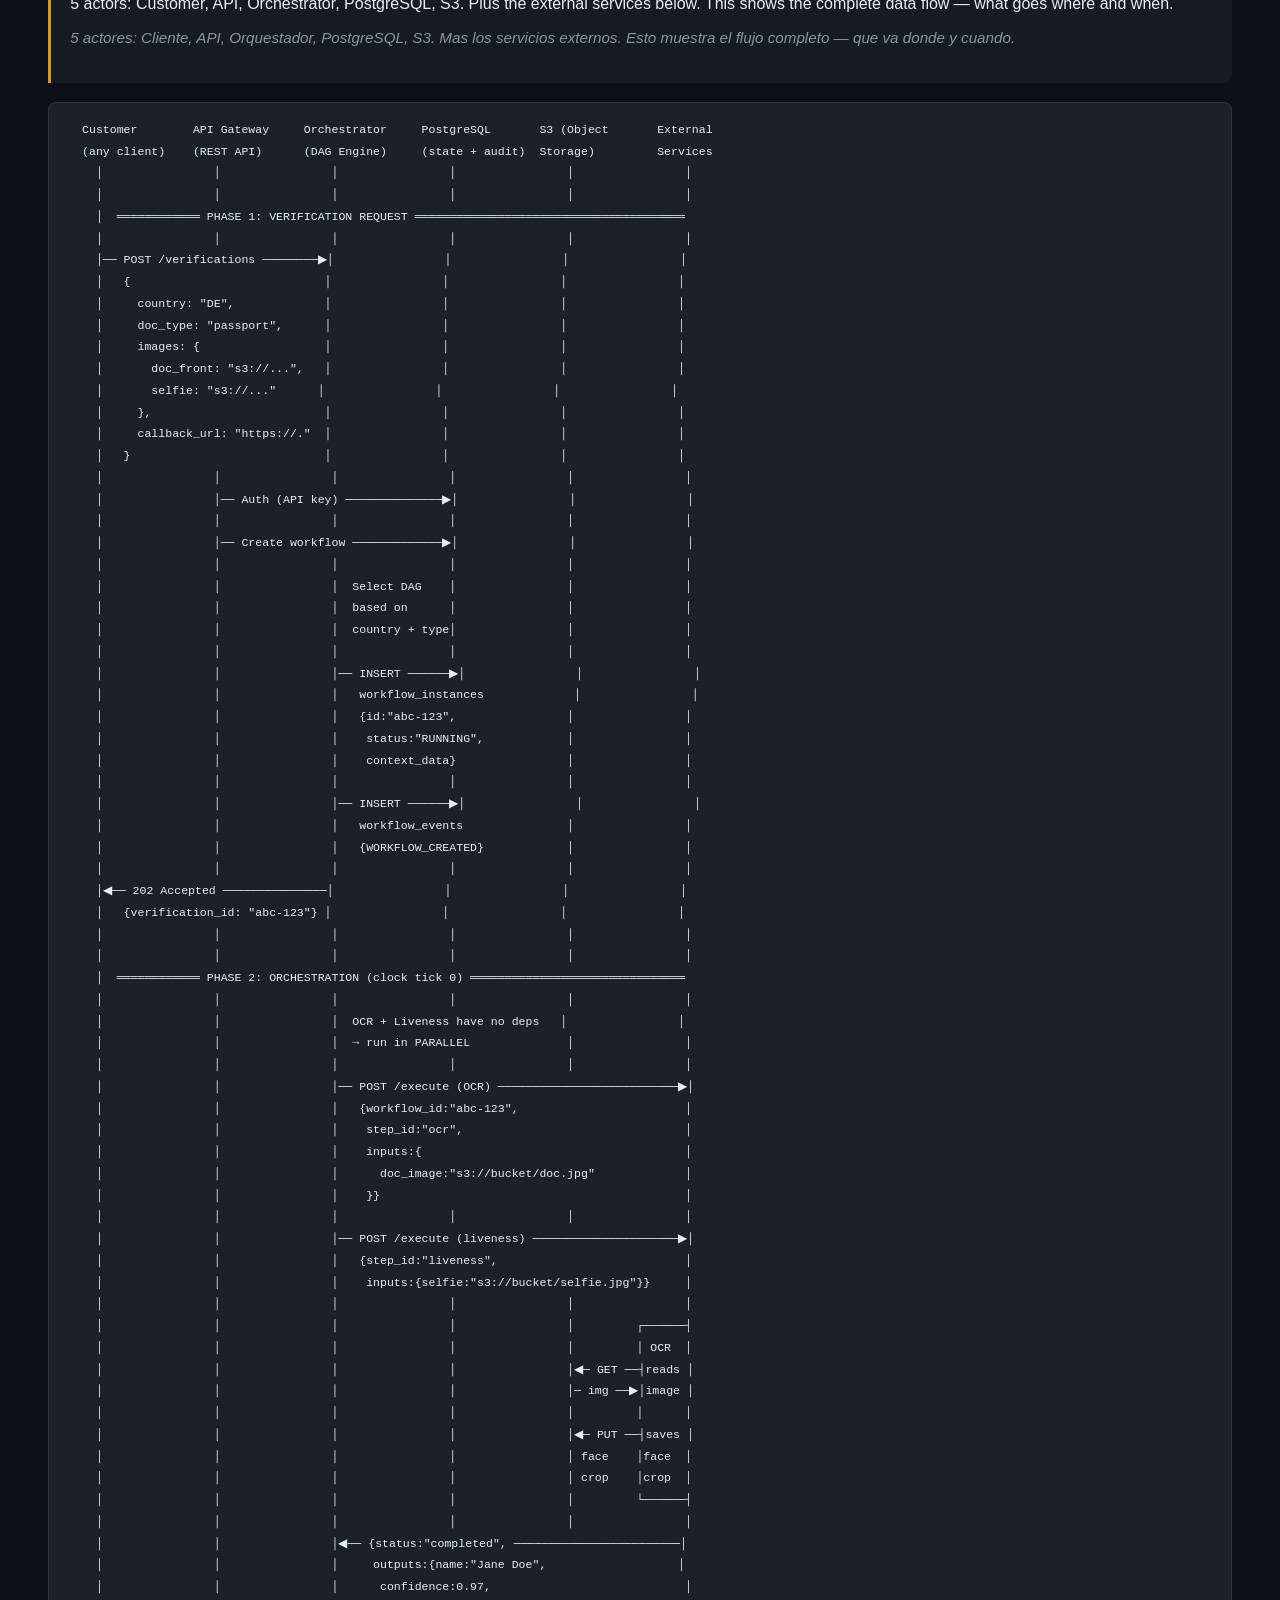
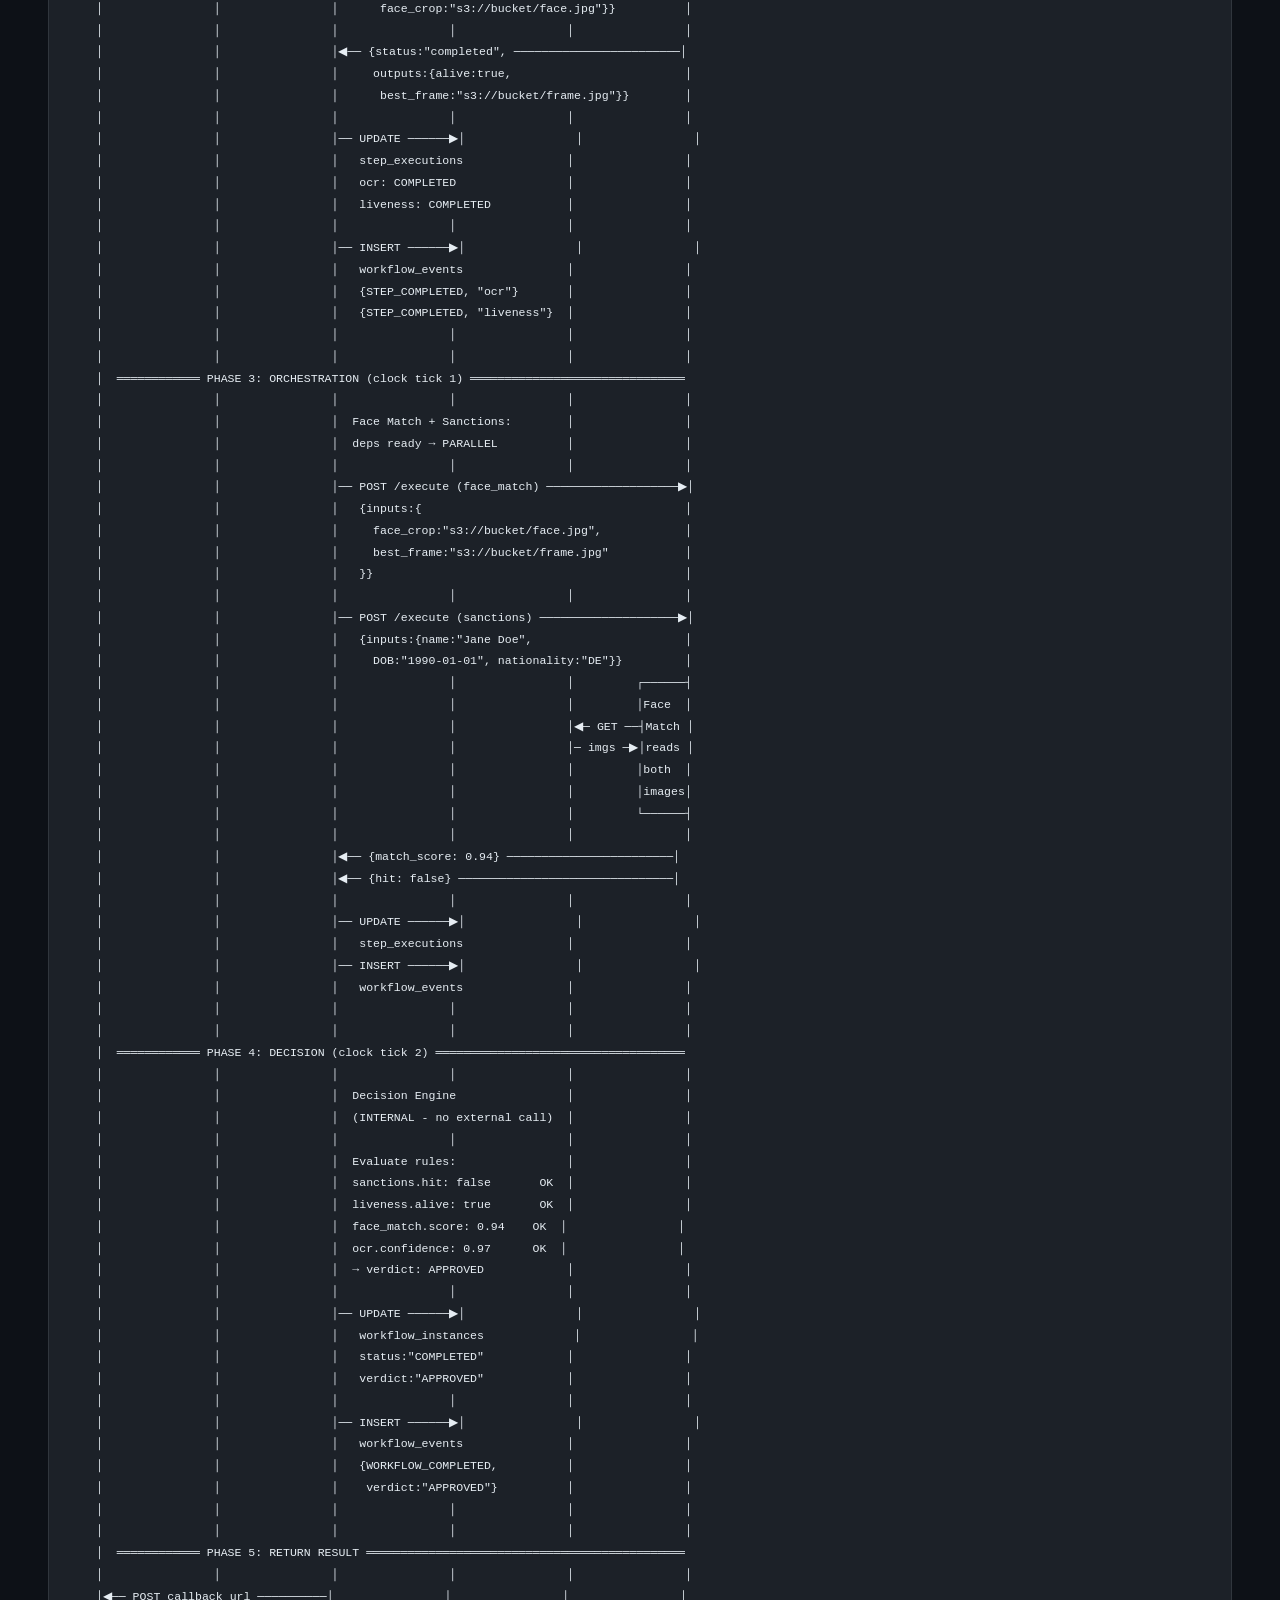
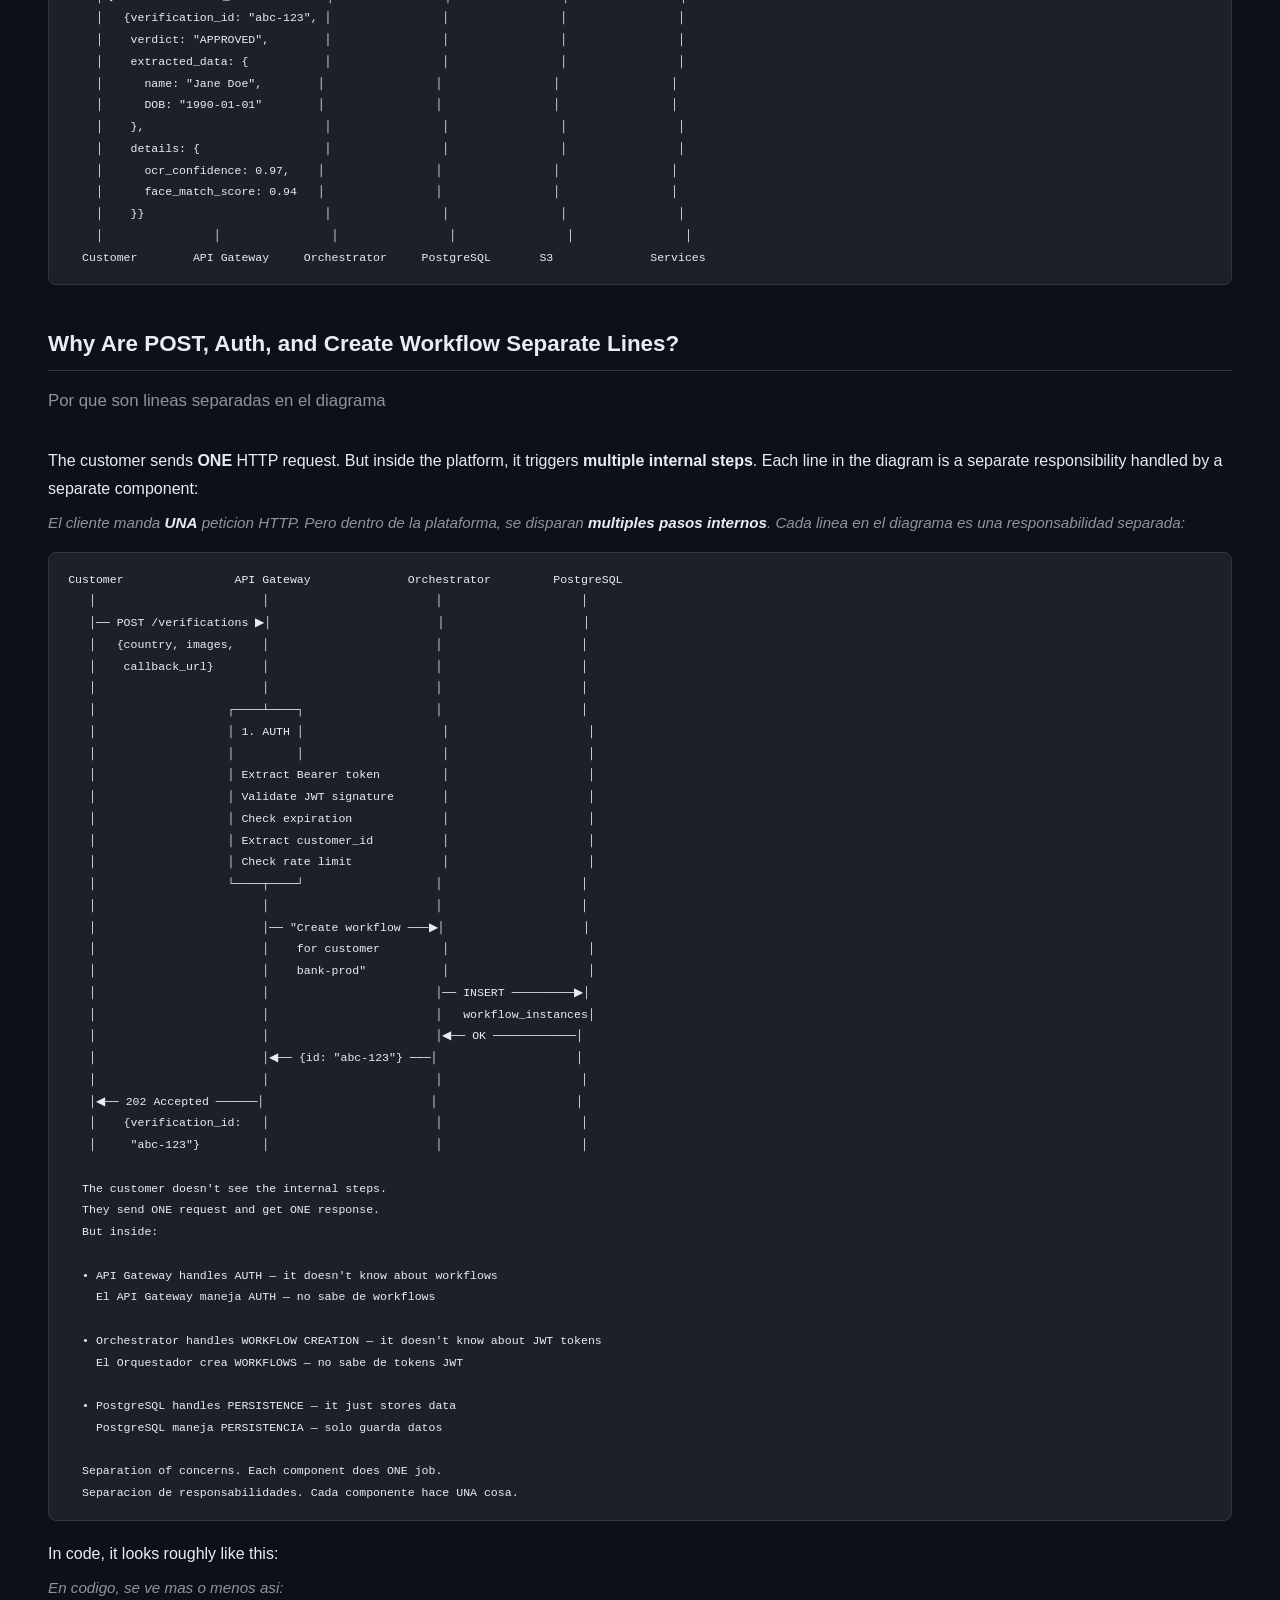
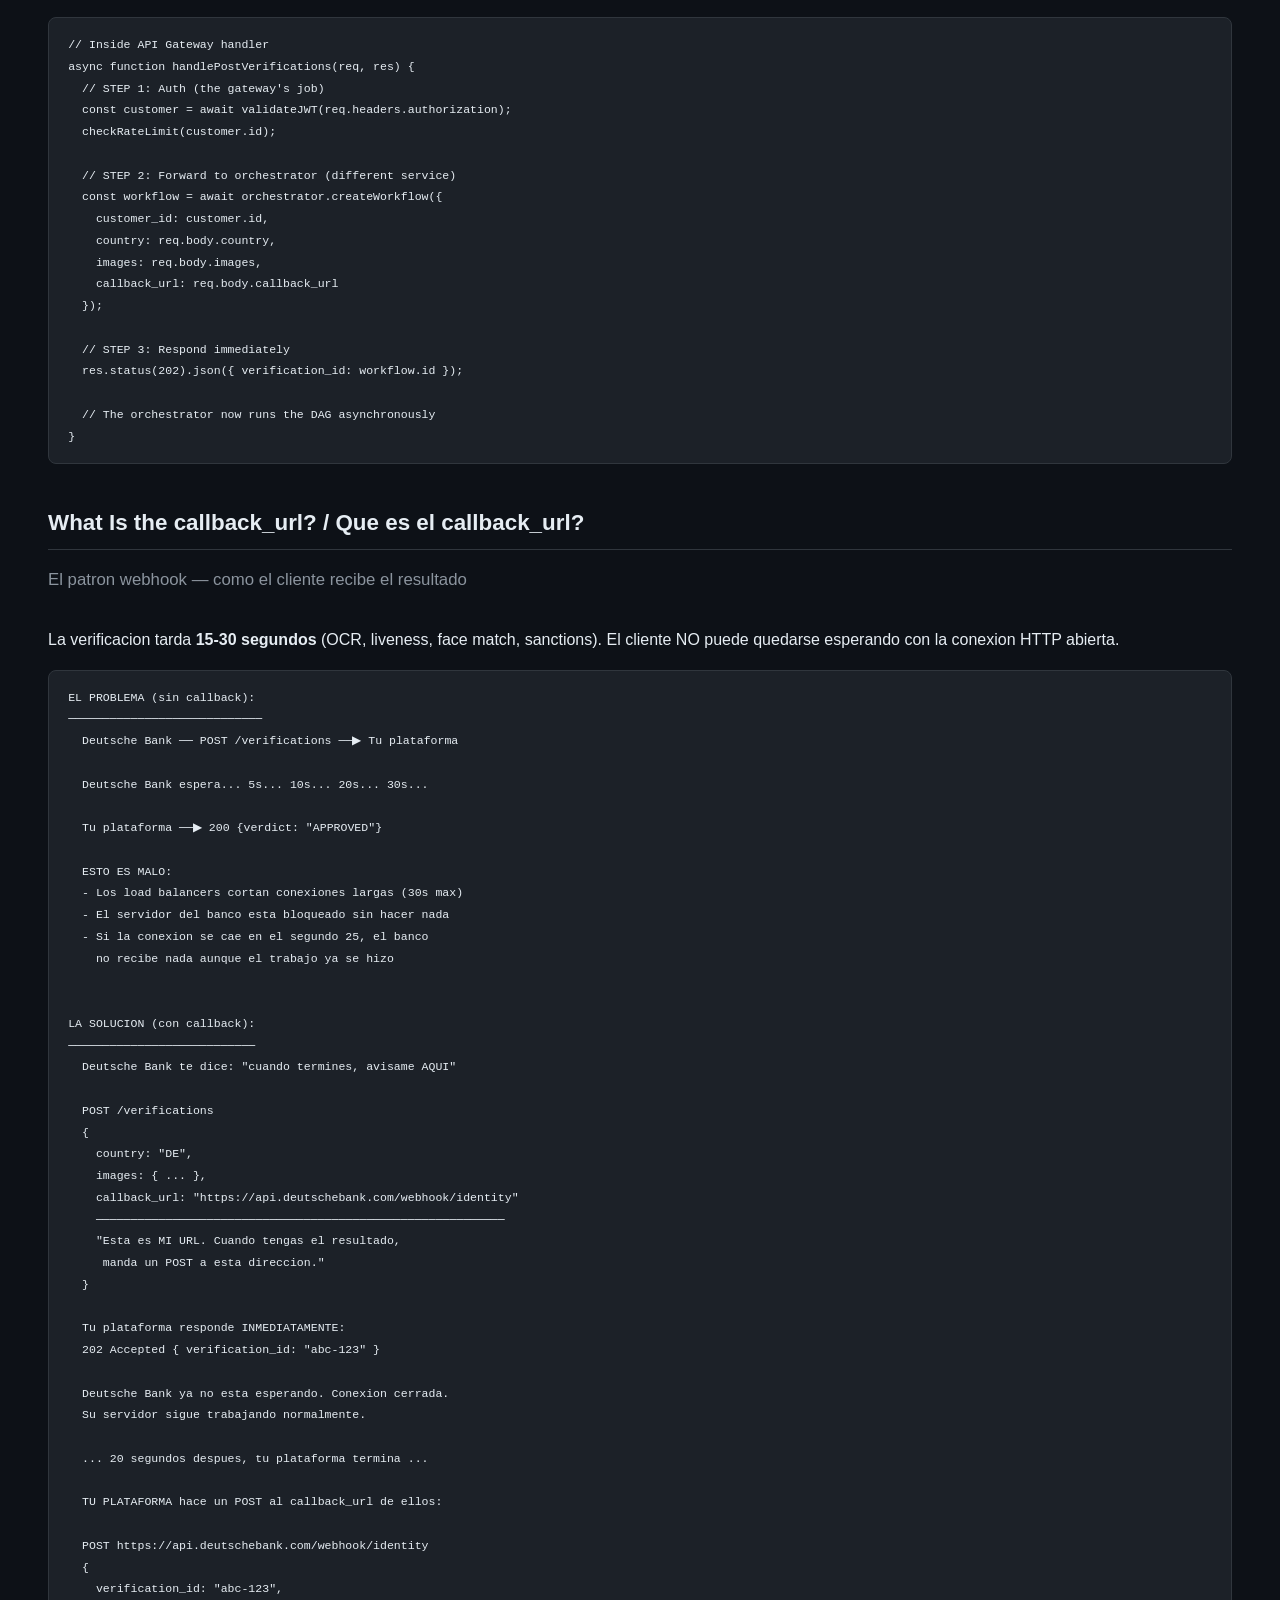
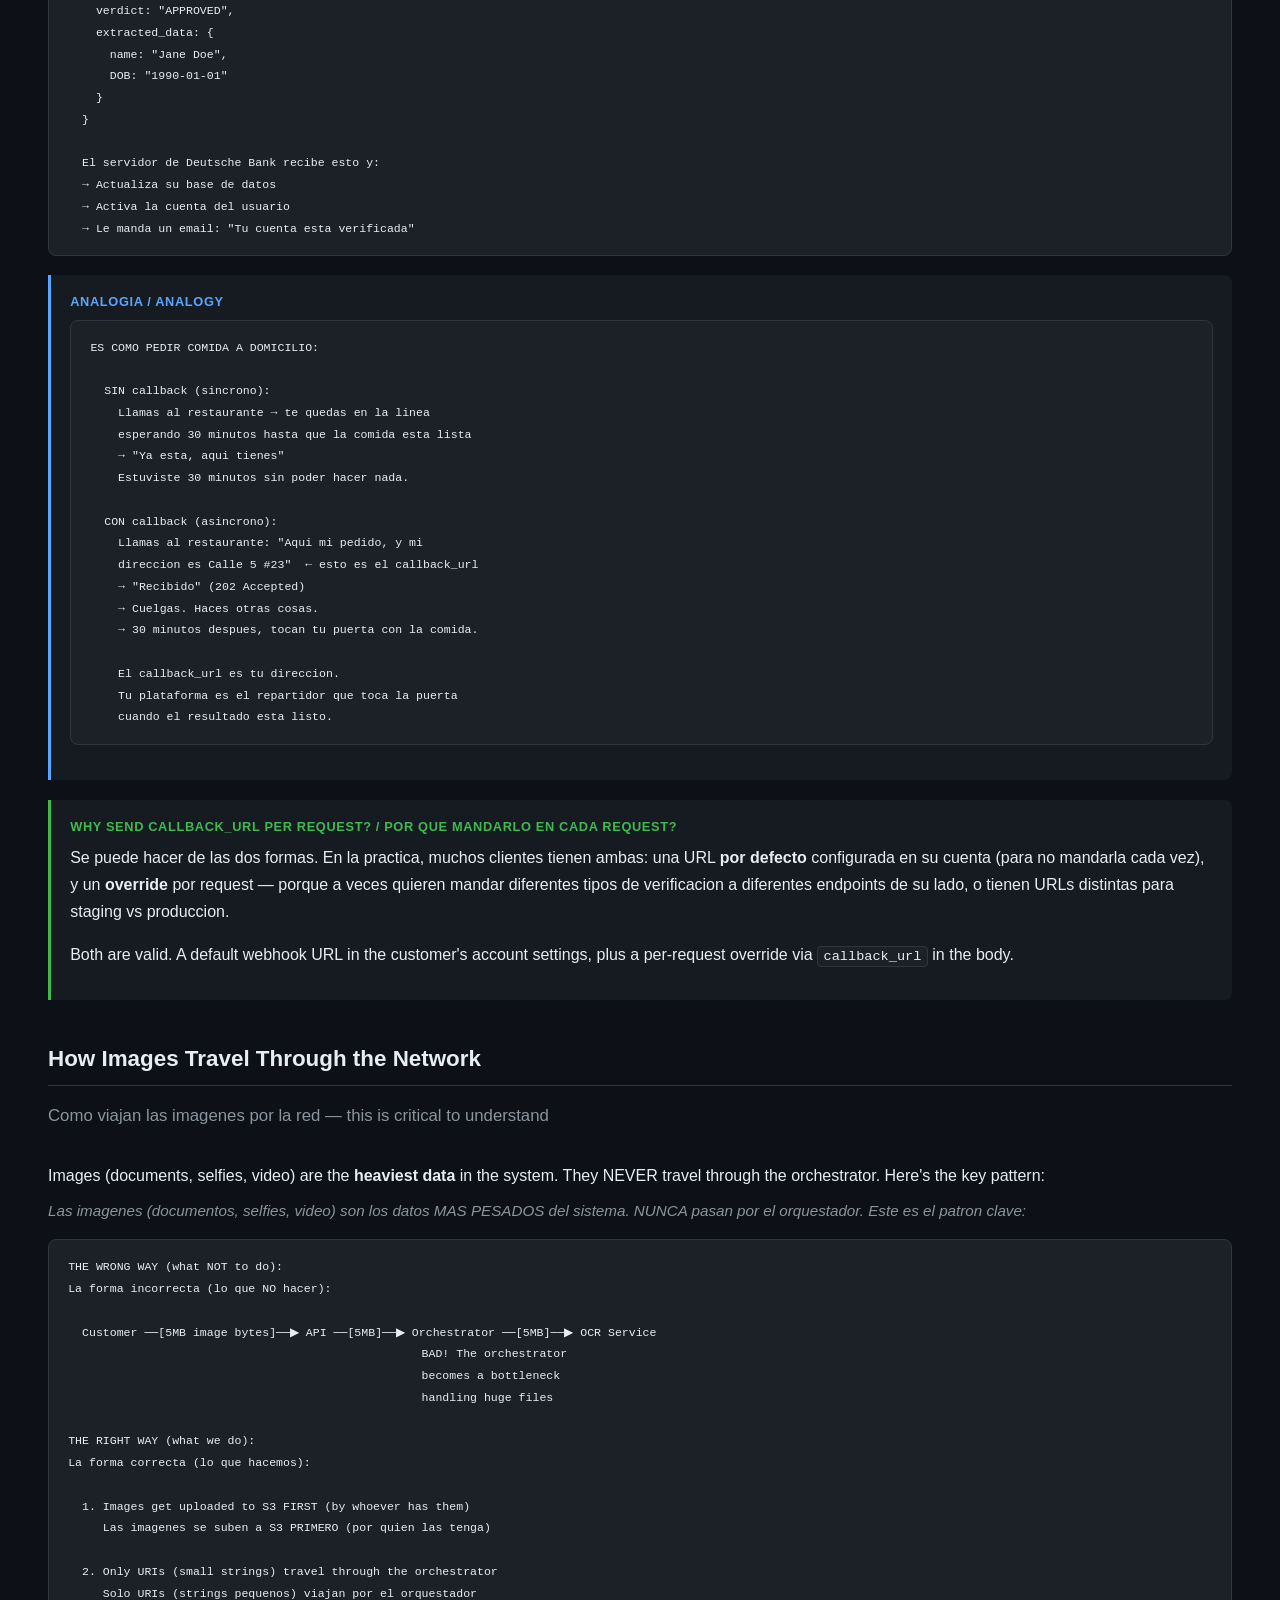
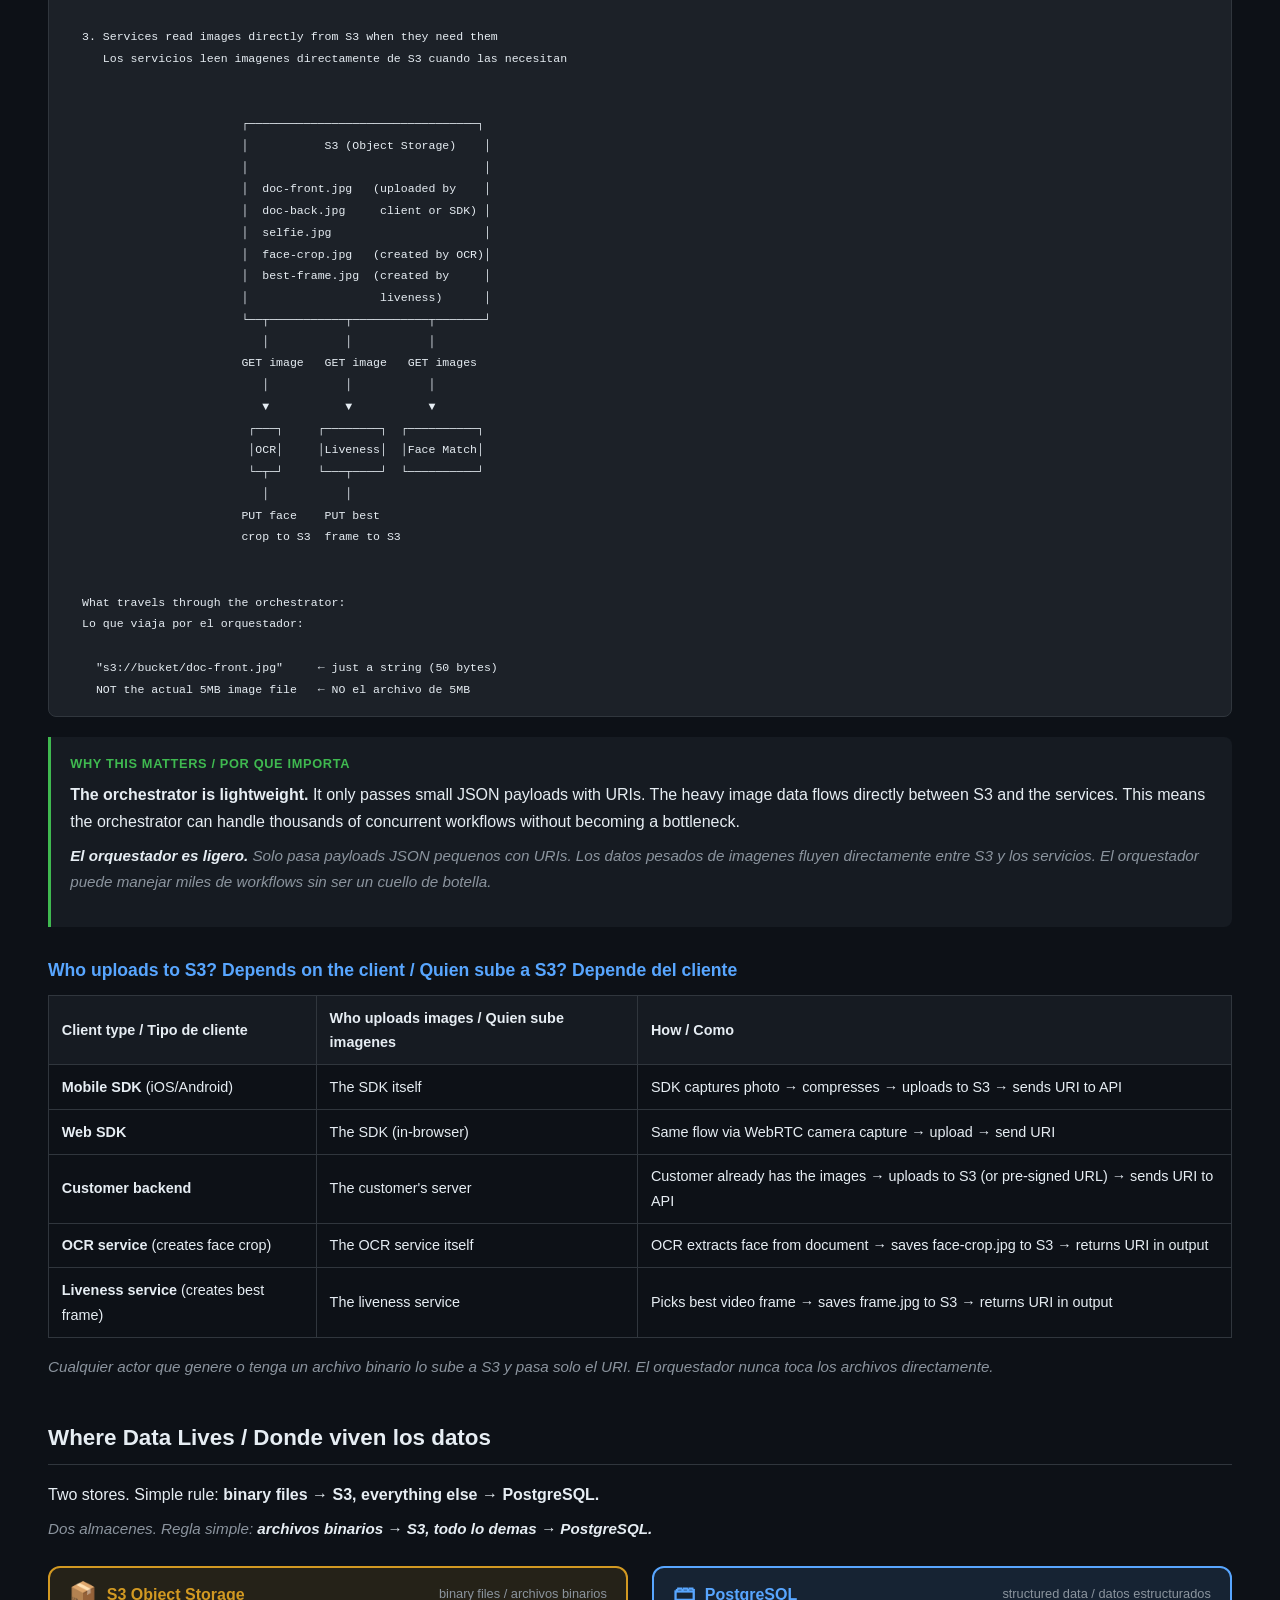
==== commit a880135d: "Events and webhooks" ====
--- a/architecture.html
+++ b/architecture.html
@@ -21,6 +21,7 @@
     <a href="topic-7.html">Proposals</a>
     <a href="topic-8.html">Observability</a>
     <a href="topic-9.html">HTTP &amp; Comms</a>
+    <a href="topic-10.html">Events</a>
   </div>
 </nav>
 
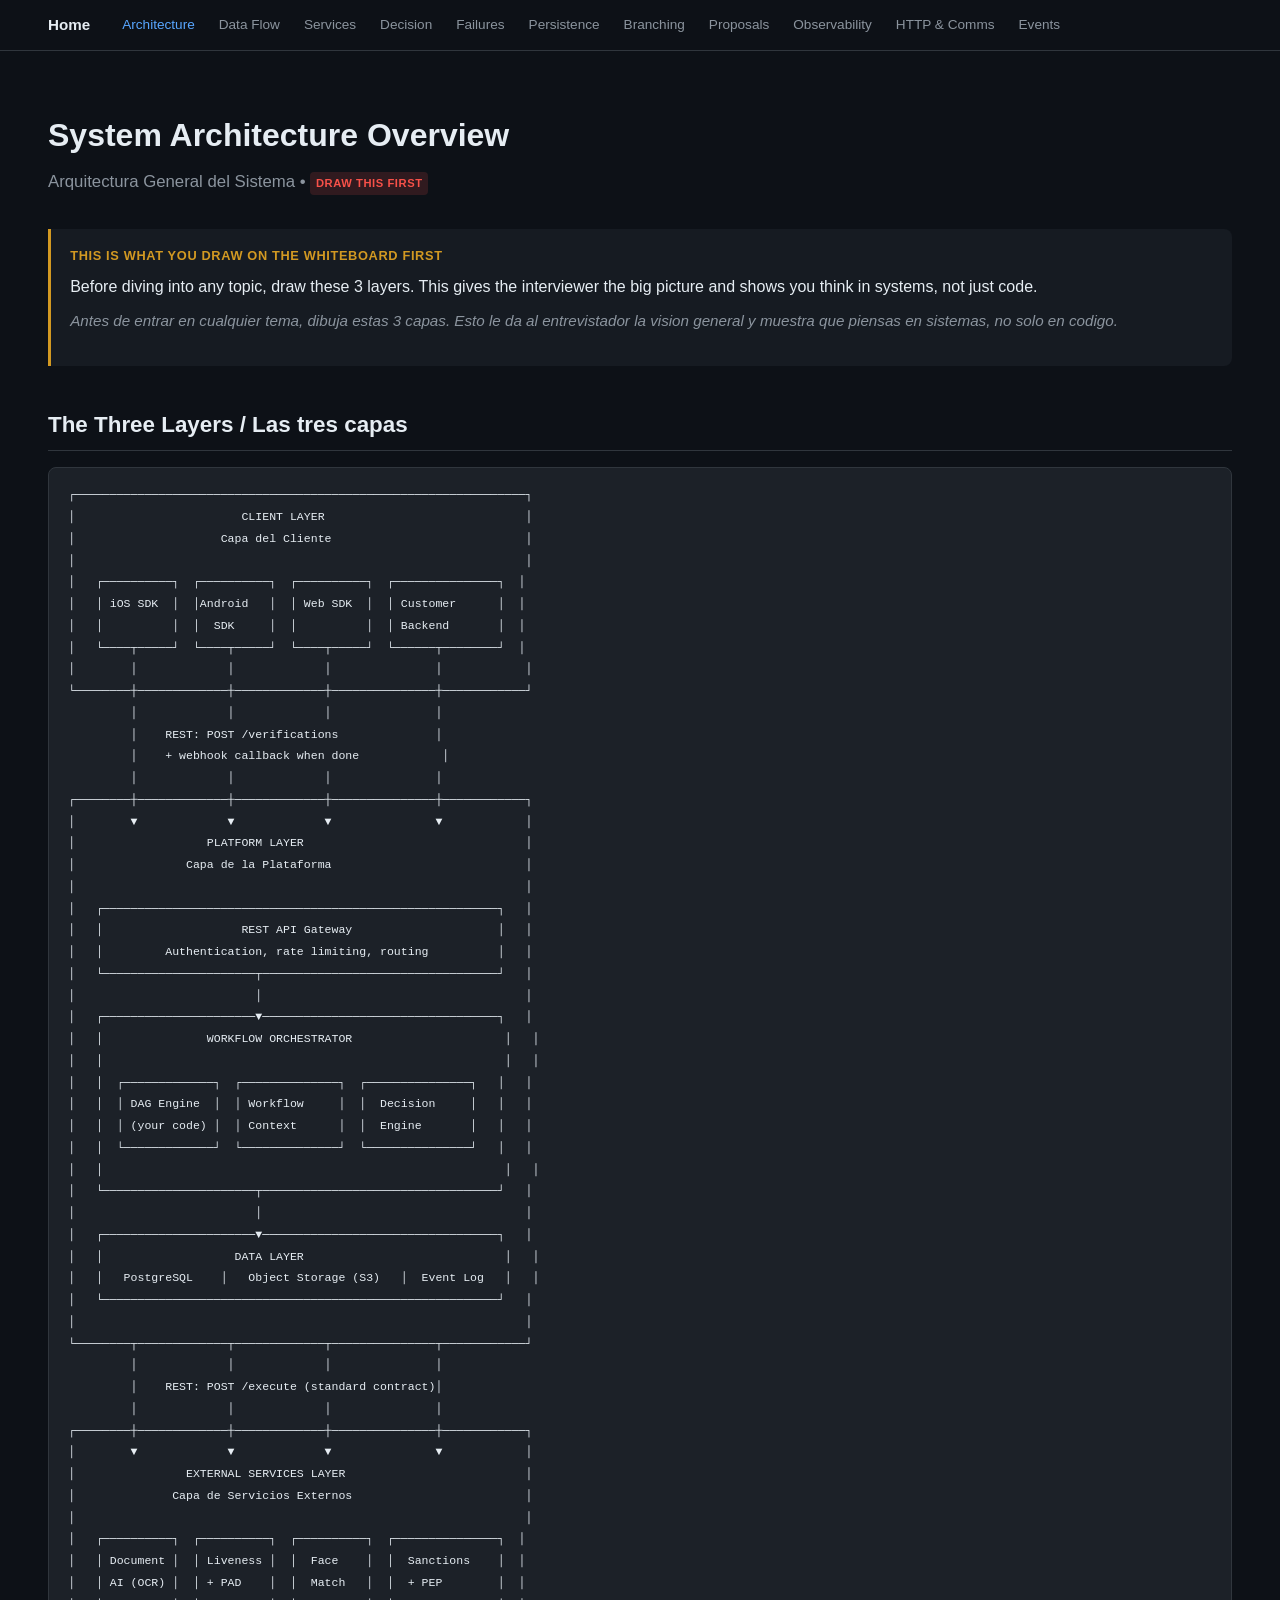
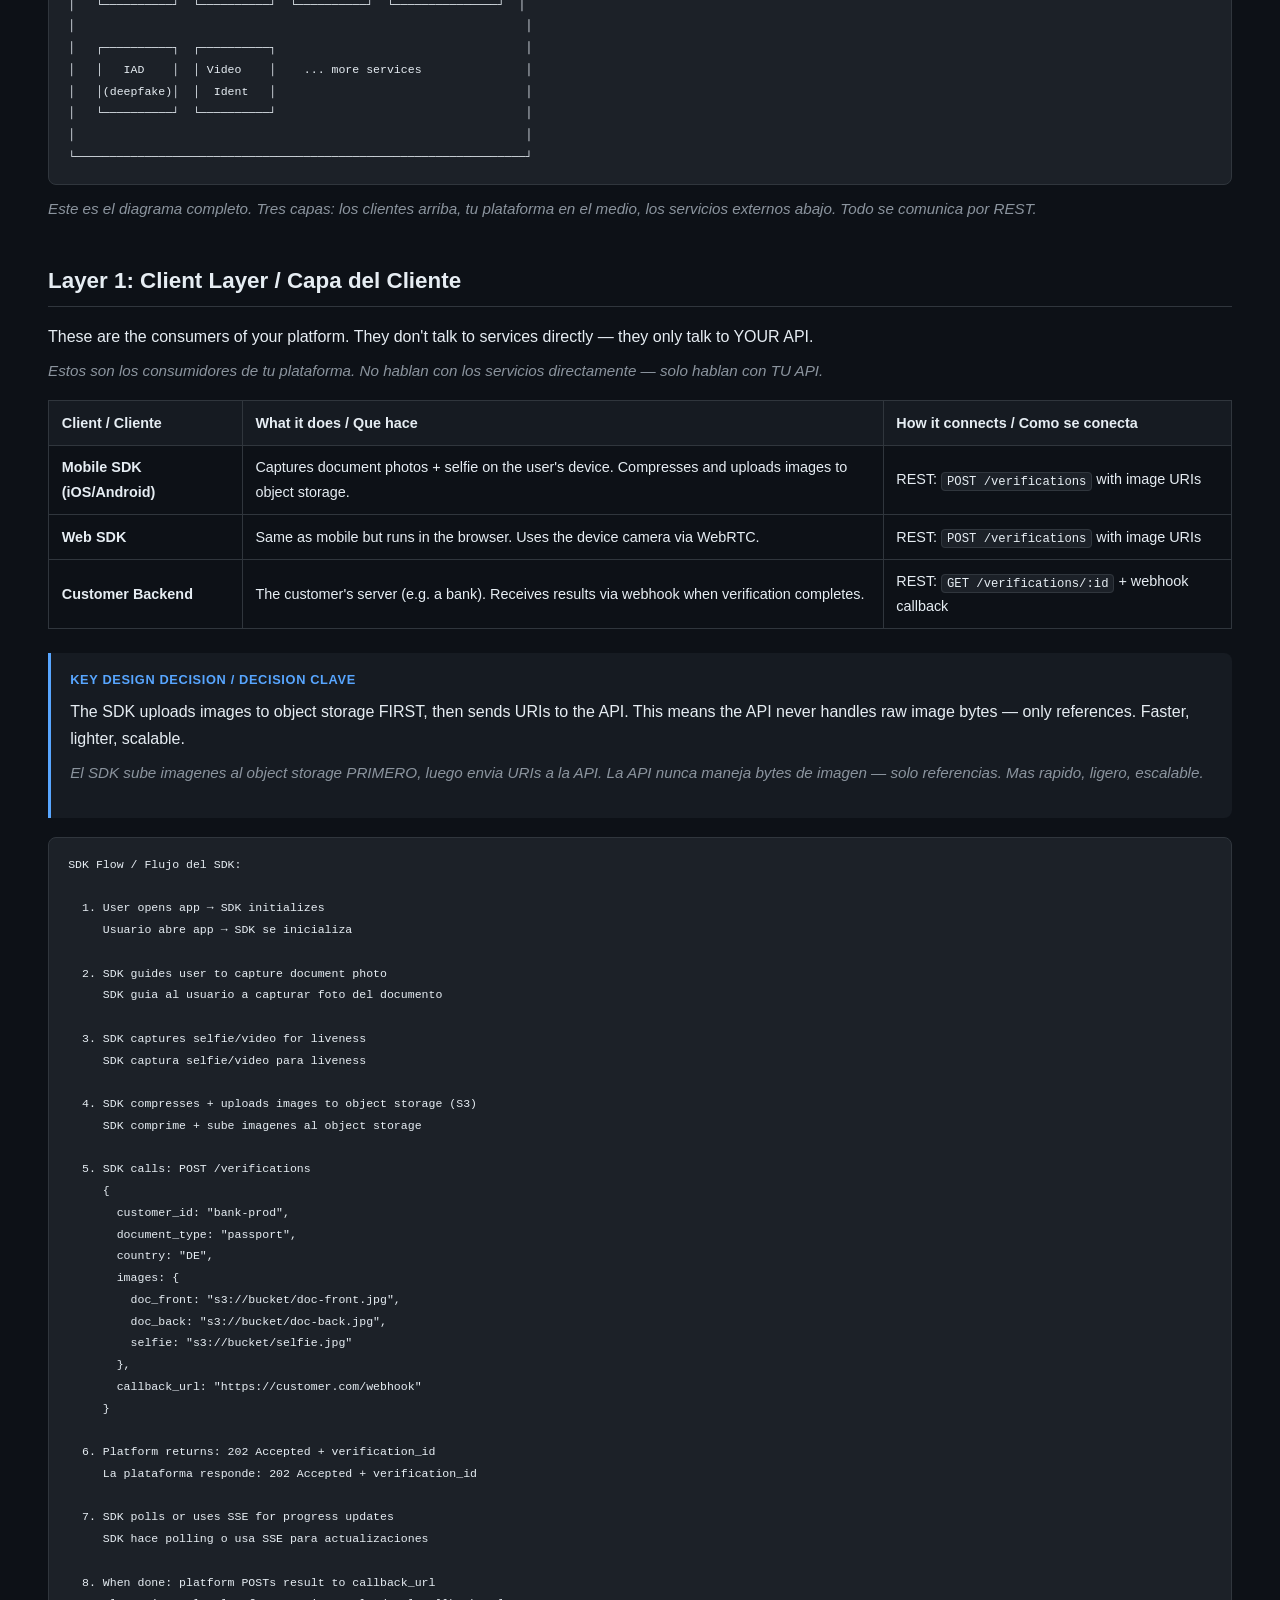
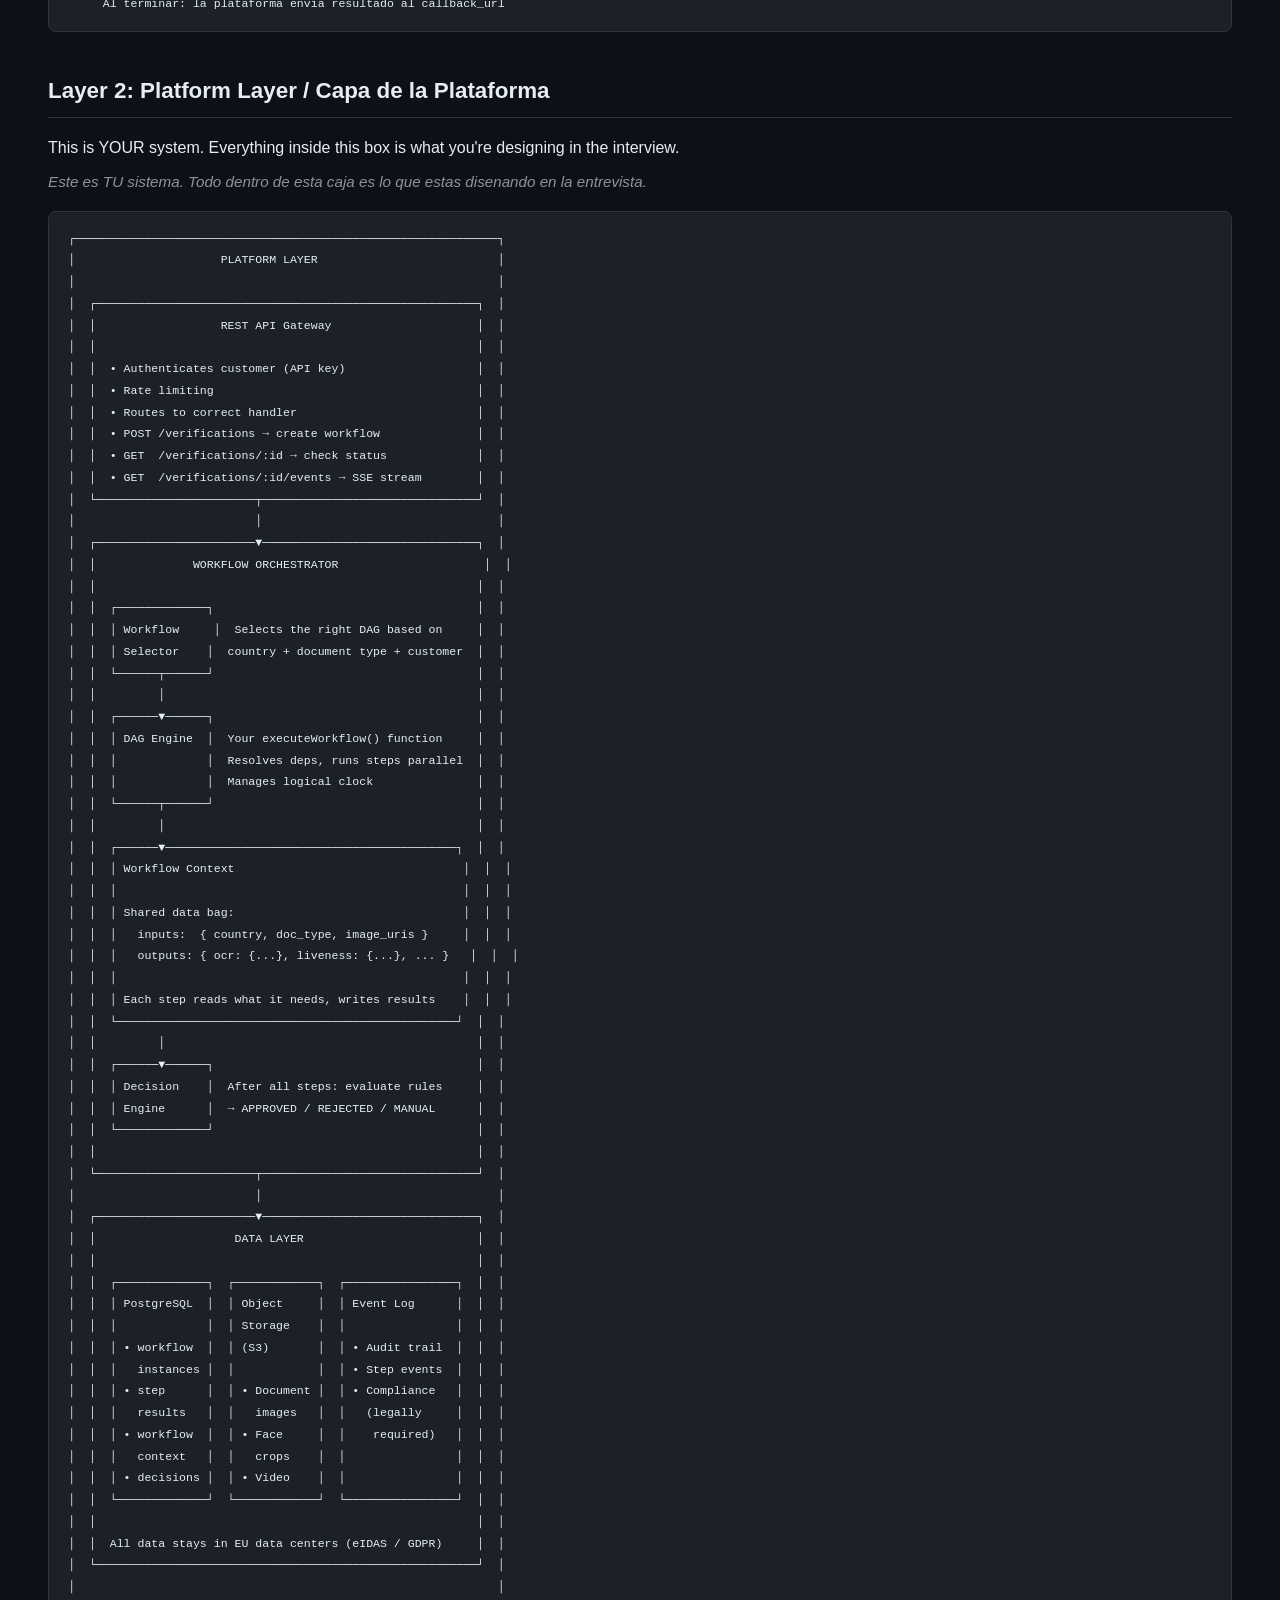
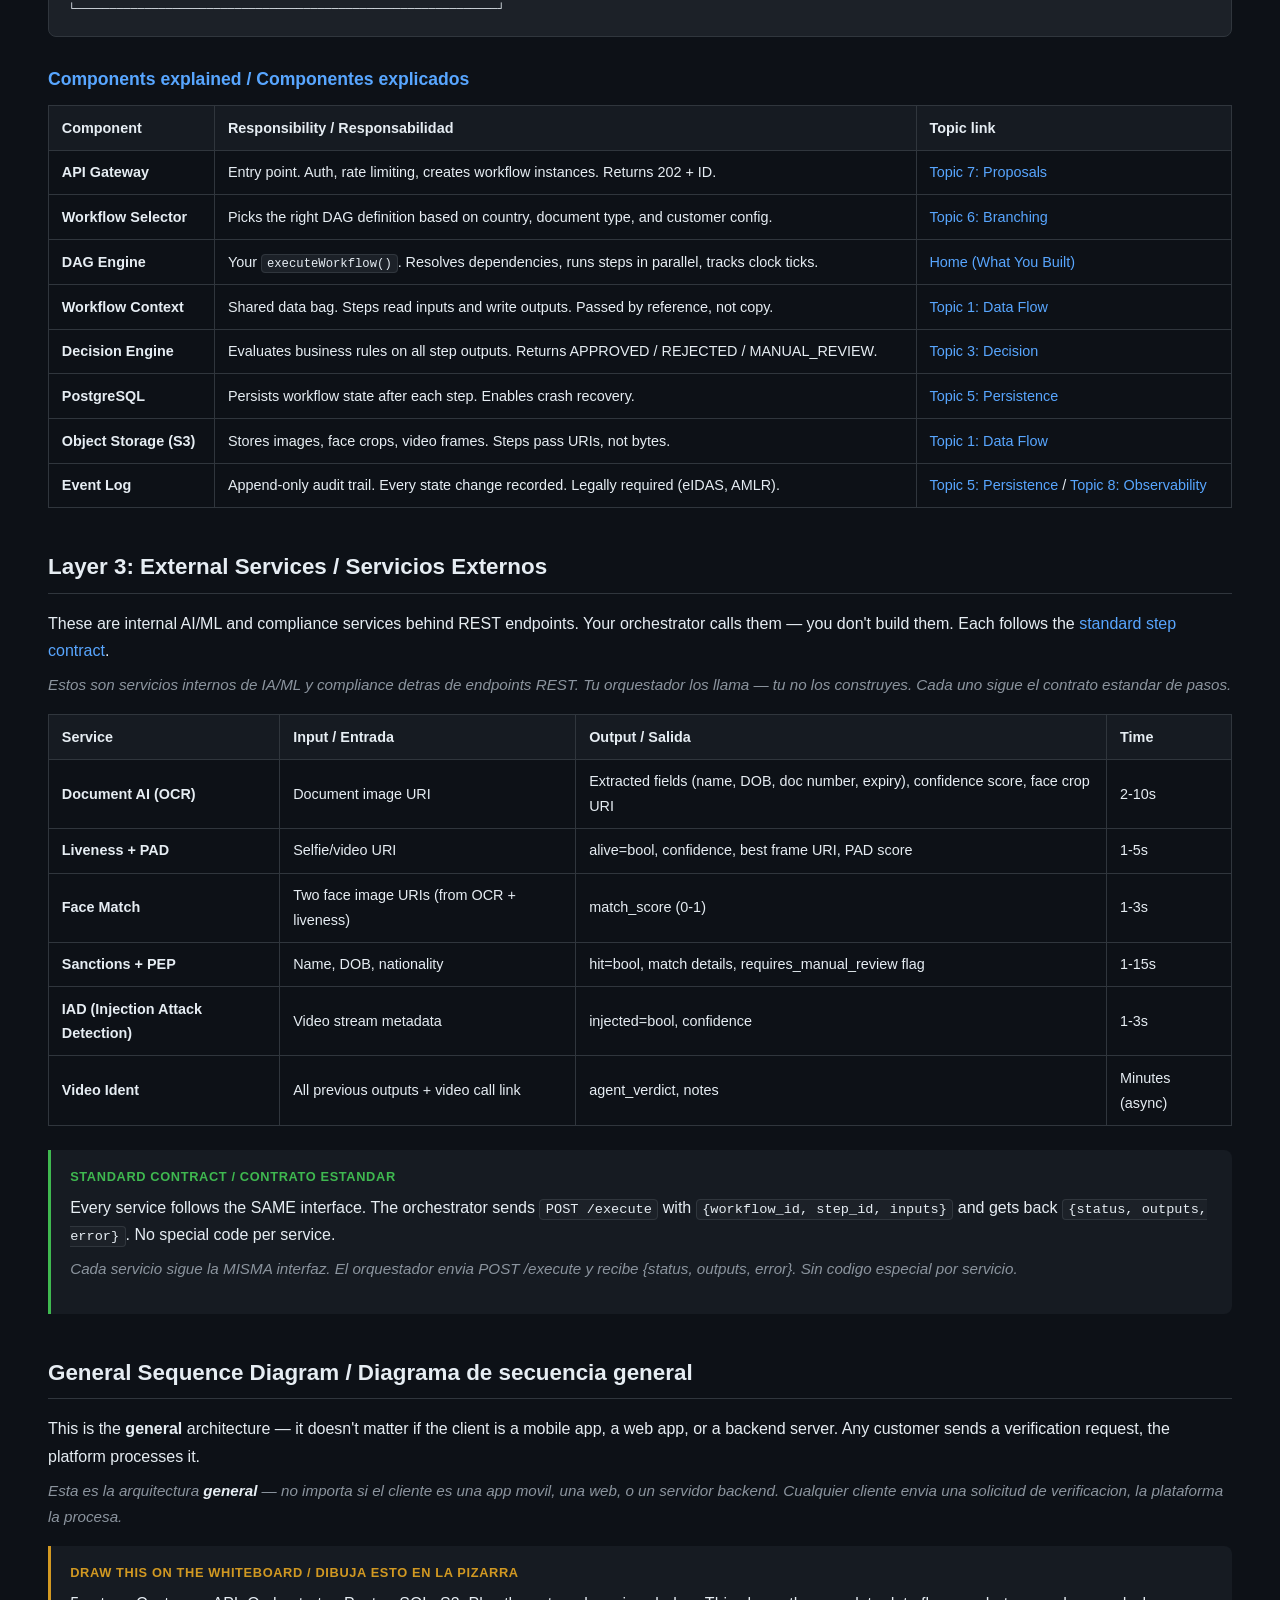
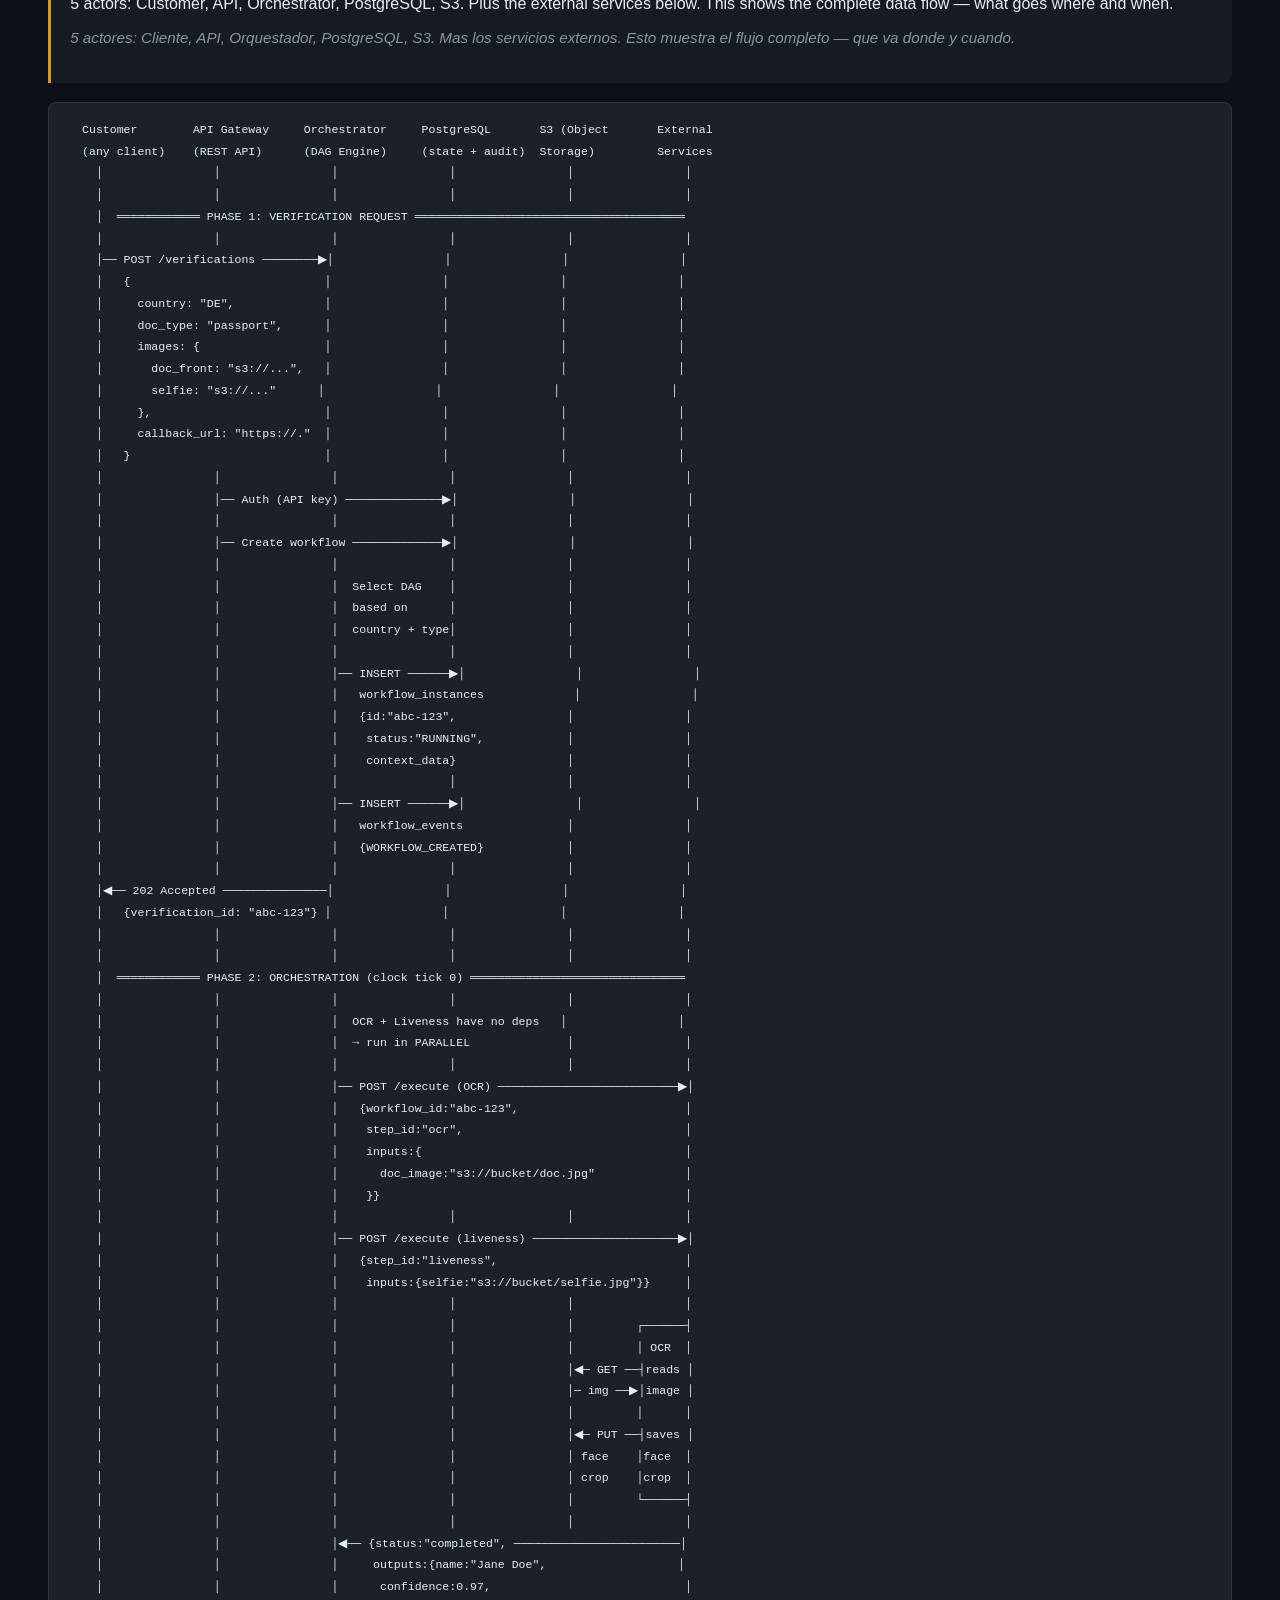
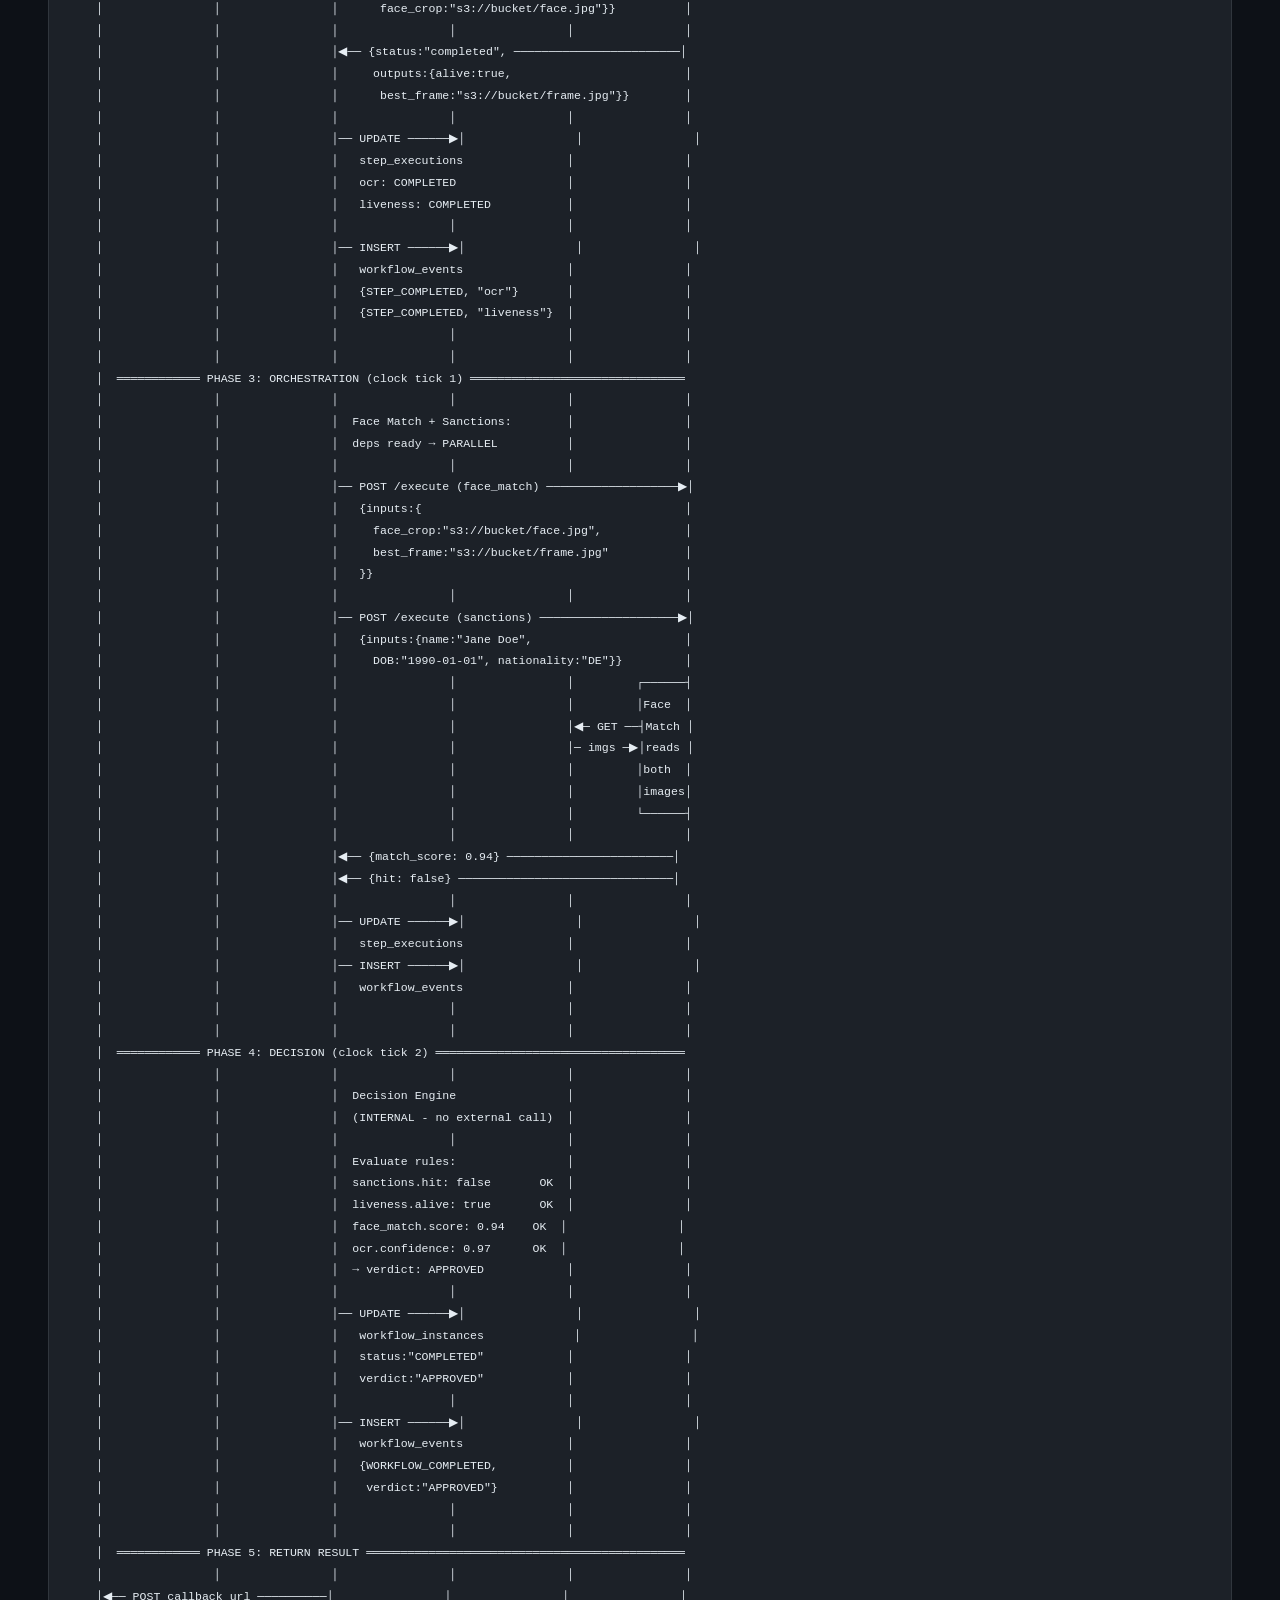
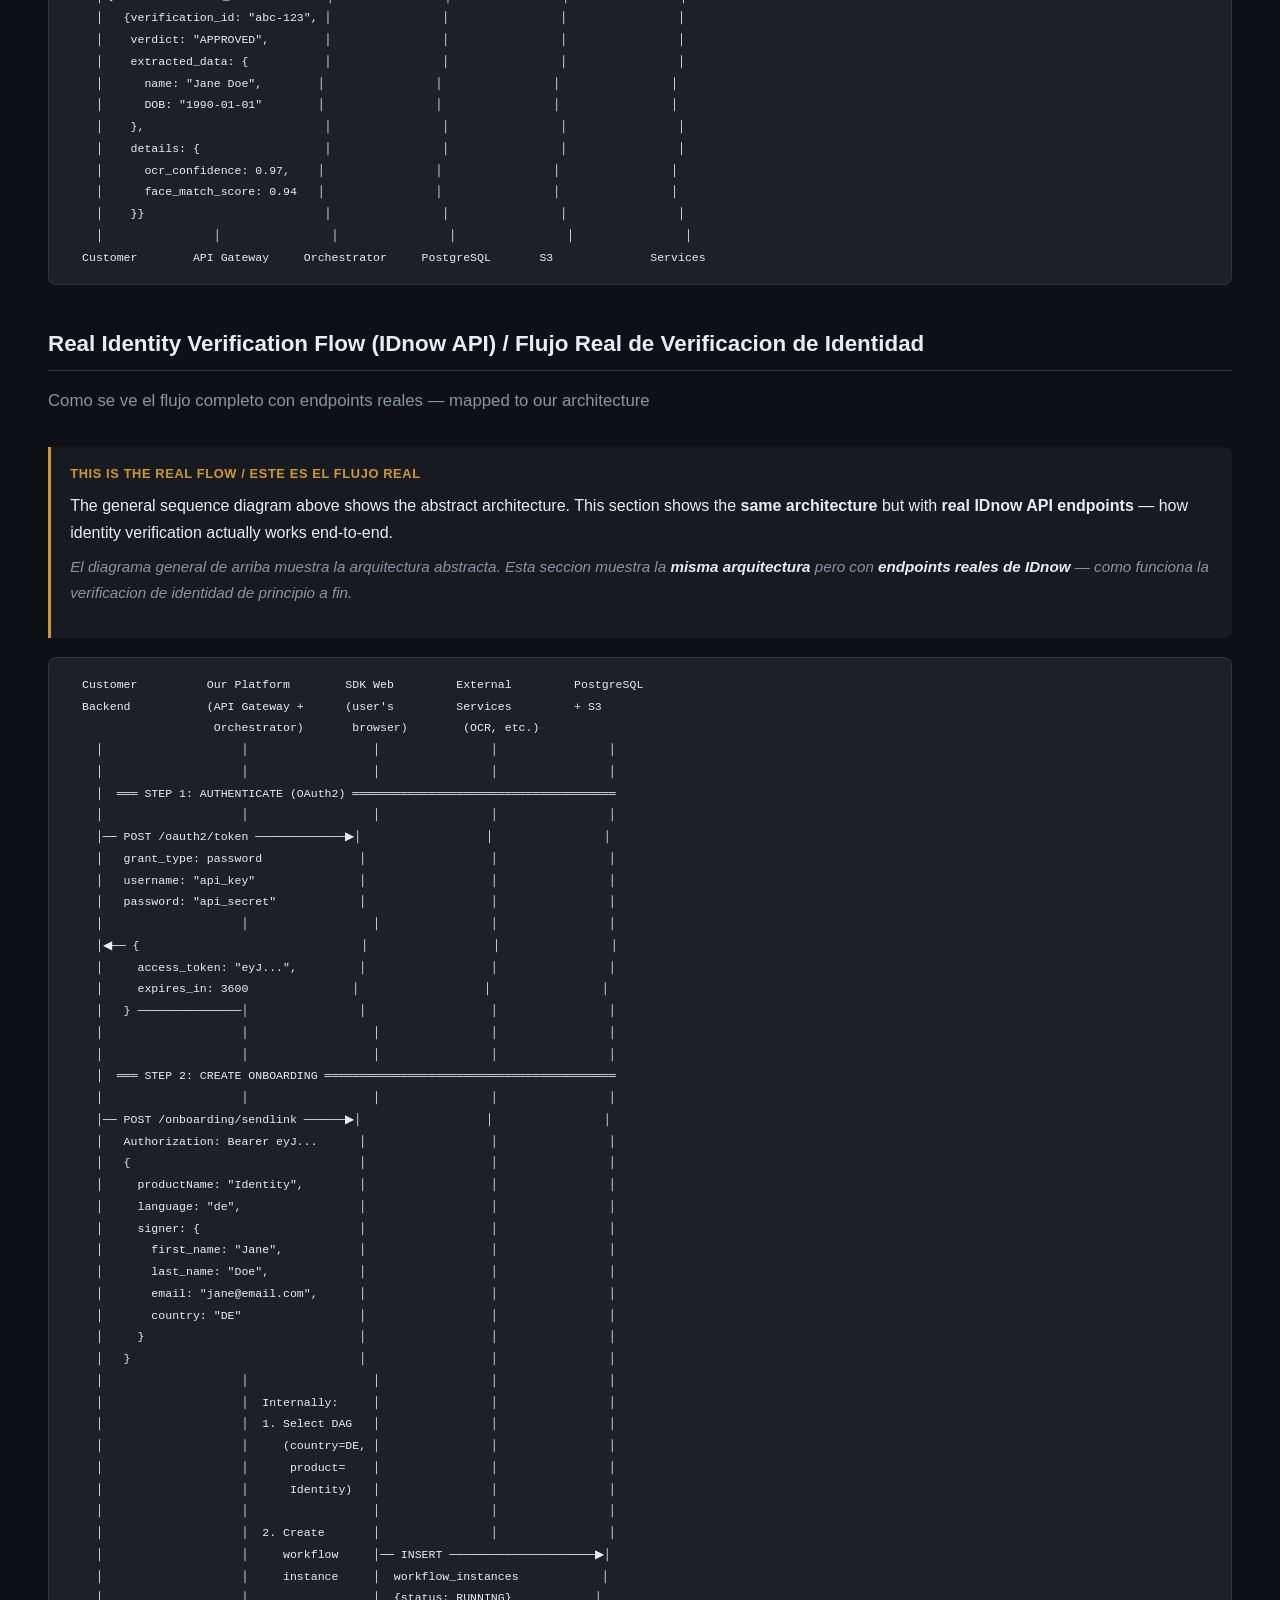
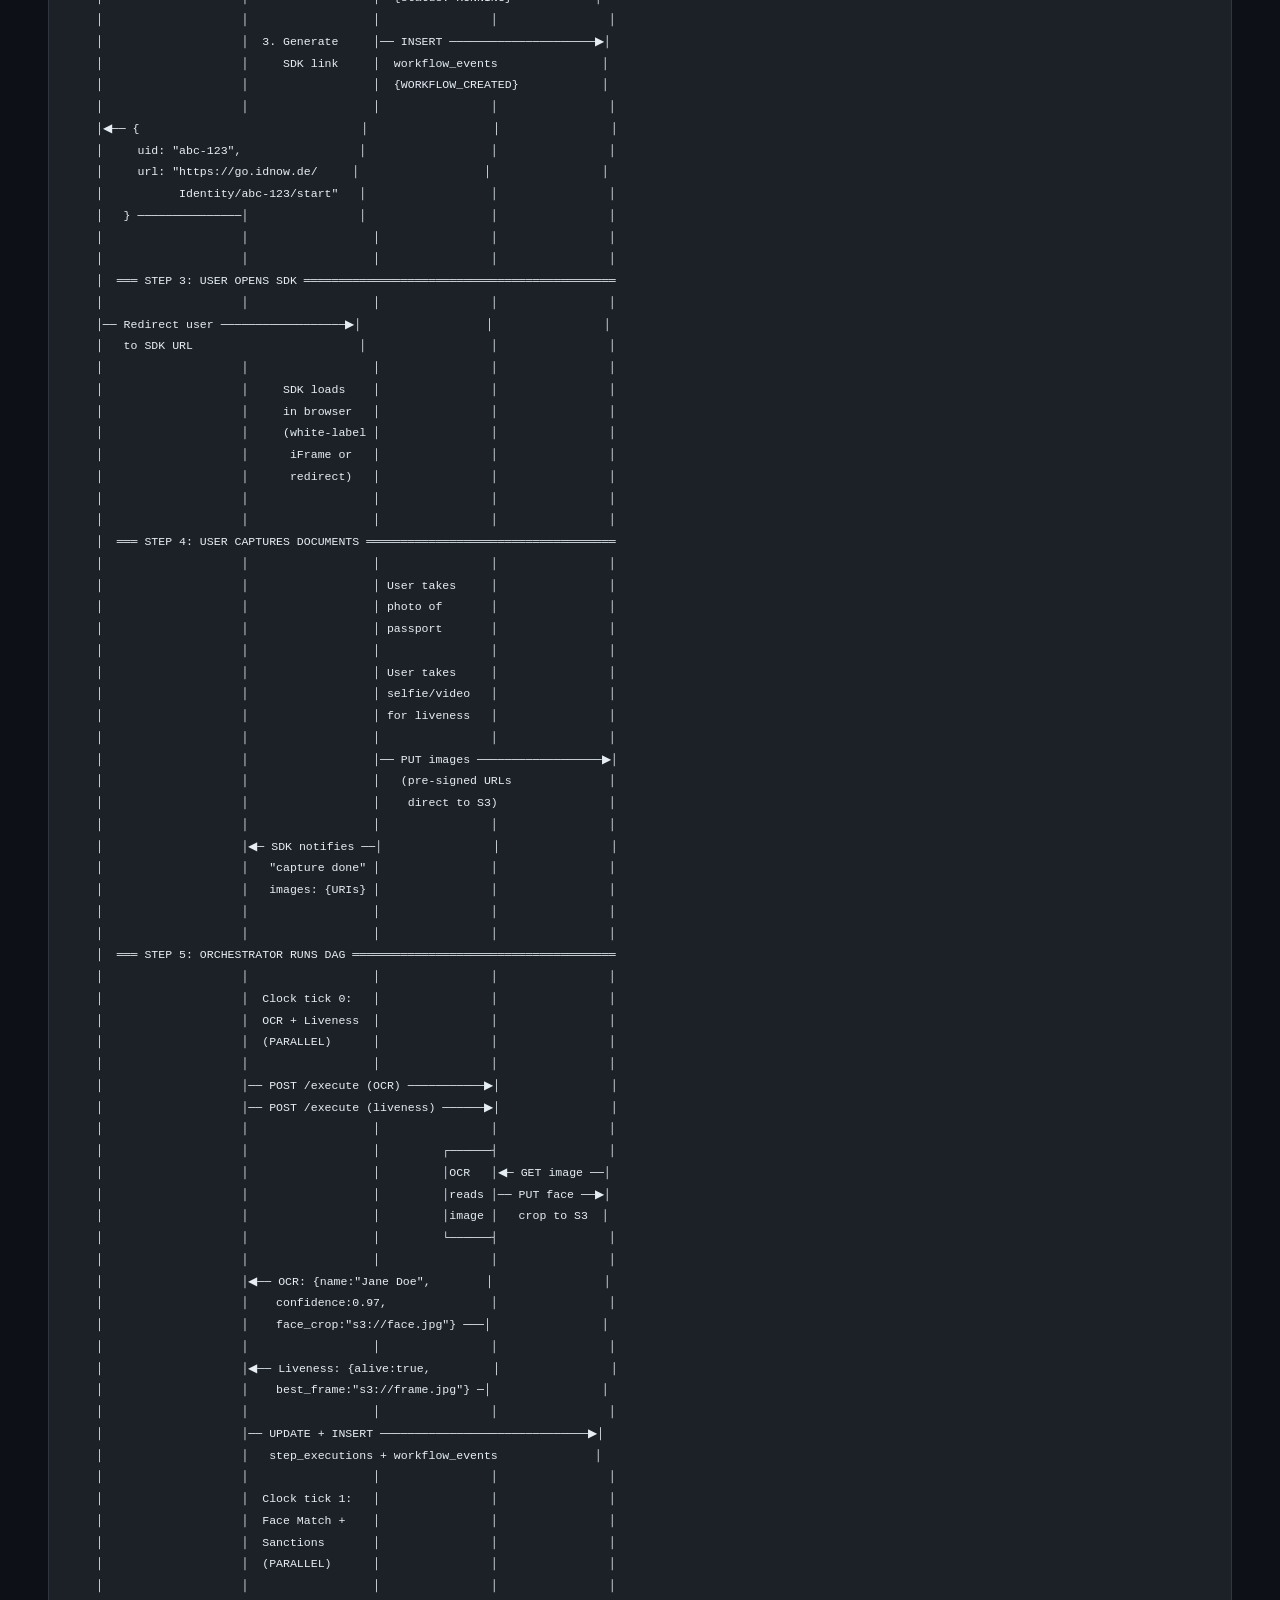
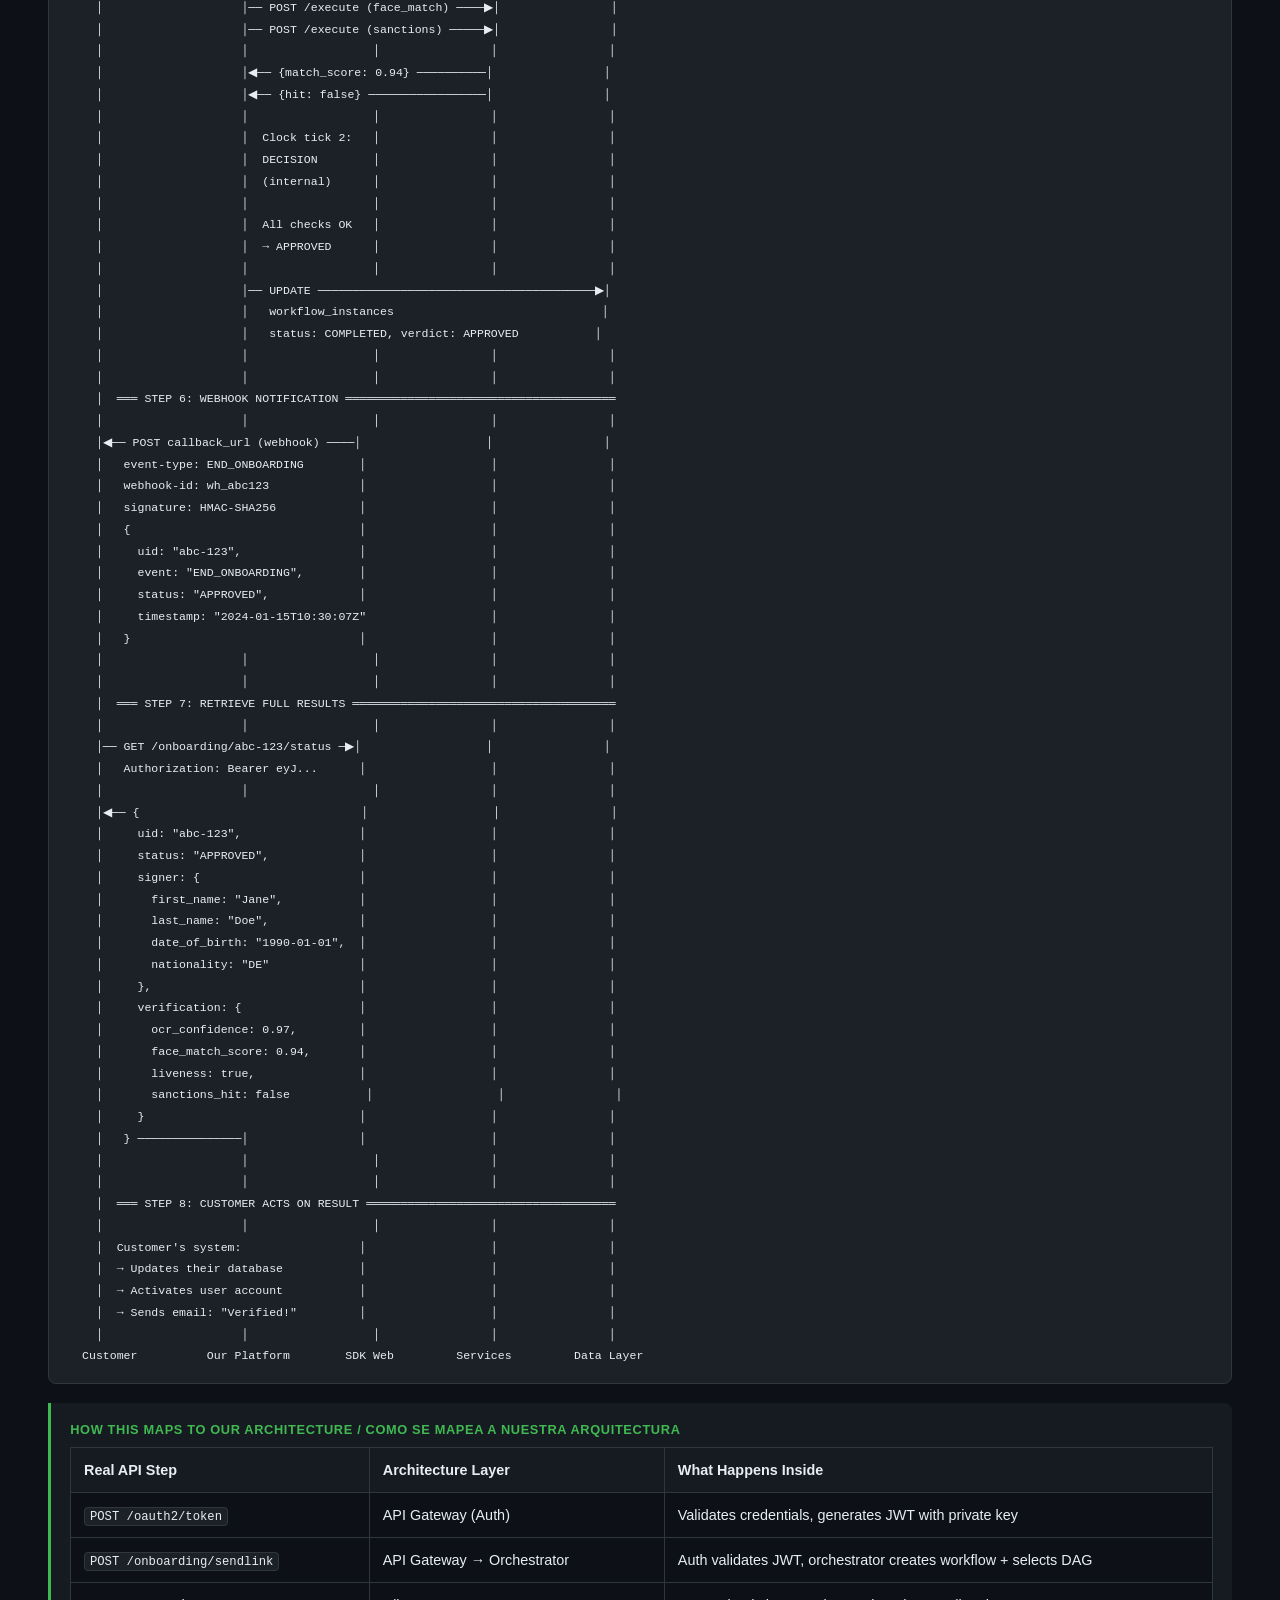
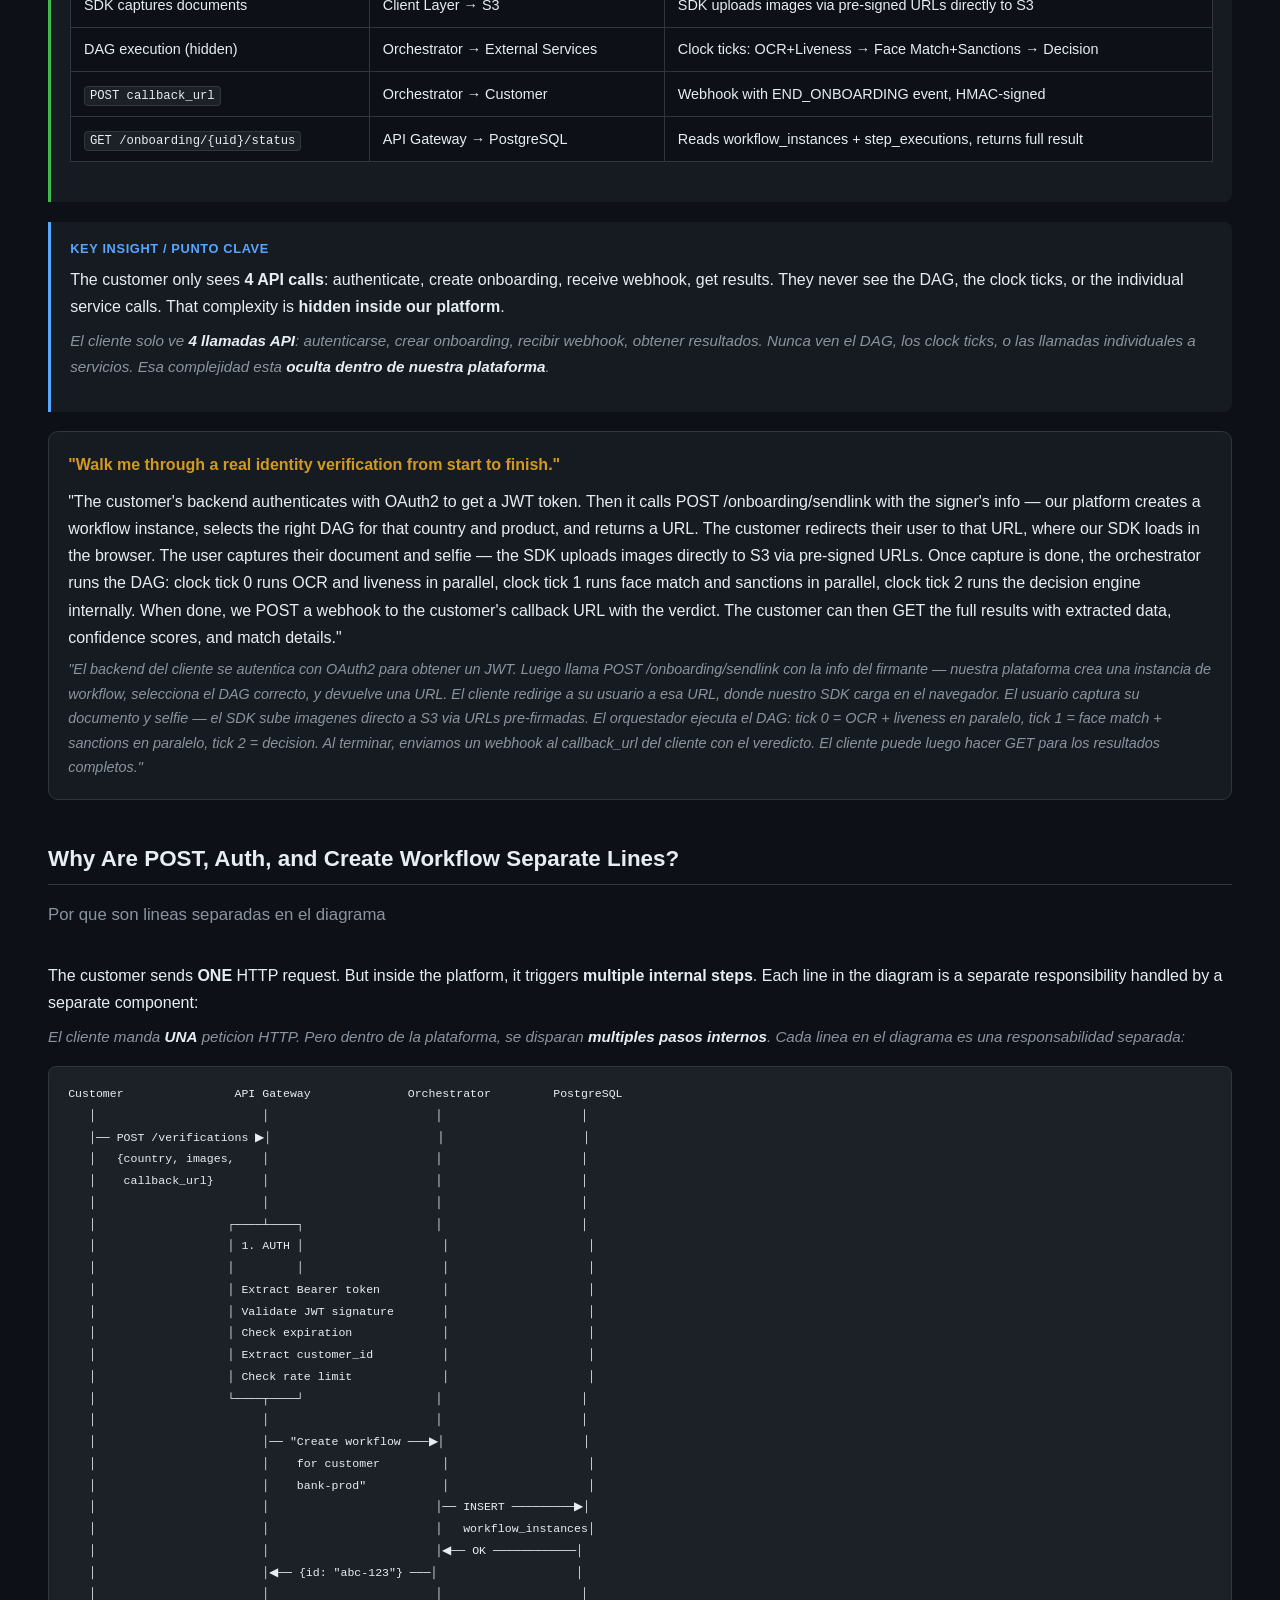
==== commit 8ca91481: "exmaple" ====
--- a/architecture.html
+++ b/architecture.html
@@ -505,6 +505,246 @@
   Customer        API Gateway     Orchestrator     PostgreSQL       S3              Services
 </code></pre>
 
+  <!-- ============ REAL IDENTITY VERIFICATION FLOW ============ -->
+  <h2>Real Identity Verification Flow (IDnow API) / Flujo Real de Verificacion de Identidad</h2>
+  <p class="subtitle">Como se ve el flujo completo con endpoints reales — mapped to our architecture</p>
+
+  <div class="callout warn">
+    <div class="label">This is the REAL flow / Este es el flujo REAL</div>
+    <p>The general sequence diagram above shows the abstract architecture. This section shows the <strong>same architecture</strong> but with <strong>real IDnow API endpoints</strong> — how identity verification actually works end-to-end.</p>
+    <p class="es">El diagrama general de arriba muestra la arquitectura abstracta. Esta seccion muestra la <strong>misma arquitectura</strong> pero con <strong>endpoints reales de IDnow</strong> — como funciona la verificacion de identidad de principio a fin.</p>
+  </div>
+
+<pre><code>  Customer          Our Platform        SDK Web         External         PostgreSQL
+  Backend           (API Gateway +      (user's         Services         + S3
+                     Orchestrator)       browser)        (OCR, etc.)
+    │                    │                  │                │                │
+    │                    │                  │                │                │
+    │  ═══ STEP 1: AUTHENTICATE (OAuth2) ══════════════════════════════════════
+    │                    │                  │                │                │
+    │── POST /oauth2/token ─────────────▶│                  │                │
+    │   grant_type: password              │                  │                │
+    │   username: "api_key"               │                  │                │
+    │   password: "api_secret"            │                  │                │
+    │                    │                  │                │                │
+    │◀── {                                │                  │                │
+    │     access_token: "eyJ...",         │                  │                │
+    │     expires_in: 3600               │                  │                │
+    │   } ───────────────│                │                  │                │
+    │                    │                  │                │                │
+    │                    │                  │                │                │
+    │  ═══ STEP 2: CREATE ONBOARDING ══════════════════════════════════════════
+    │                    │                  │                │                │
+    │── POST /onboarding/sendlink ──────▶│                  │                │
+    │   Authorization: Bearer eyJ...      │                  │                │
+    │   {                                 │                  │                │
+    │     productName: "Identity",        │                  │                │
+    │     language: "de",                 │                  │                │
+    │     signer: {                       │                  │                │
+    │       first_name: "Jane",           │                  │                │
+    │       last_name: "Doe",             │                  │                │
+    │       email: "jane@email.com",      │                  │                │
+    │       country: "DE"                 │                  │                │
+    │     }                               │                  │                │
+    │   }                                 │                  │                │
+    │                    │                  │                │                │
+    │                    │  Internally:     │                │                │
+    │                    │  1. Select DAG   │                │                │
+    │                    │     (country=DE, │                │                │
+    │                    │      product=    │                │                │
+    │                    │      Identity)   │                │                │
+    │                    │                  │                │                │
+    │                    │  2. Create       │                │                │
+    │                    │     workflow     │── INSERT ─────────────────────▶│
+    │                    │     instance     │  workflow_instances            │
+    │                    │                  │  {status: RUNNING}            │
+    │                    │                  │                │                │
+    │                    │  3. Generate     │── INSERT ─────────────────────▶│
+    │                    │     SDK link     │  workflow_events               │
+    │                    │                  │  {WORKFLOW_CREATED}            │
+    │                    │                  │                │                │
+    │◀── {                                │                  │                │
+    │     uid: "abc-123",                 │                  │                │
+    │     url: "https://go.idnow.de/     │                  │                │
+    │           Identity/abc-123/start"   │                  │                │
+    │   } ───────────────│                │                  │                │
+    │                    │                  │                │                │
+    │                    │                  │                │                │
+    │  ═══ STEP 3: USER OPENS SDK ═════════════════════════════════════════════
+    │                    │                  │                │                │
+    │── Redirect user ──────────────────▶│                  │                │
+    │   to SDK URL                        │                  │                │
+    │                    │                  │                │                │
+    │                    │     SDK loads    │                │                │
+    │                    │     in browser   │                │                │
+    │                    │     (white-label │                │                │
+    │                    │      iFrame or   │                │                │
+    │                    │      redirect)   │                │                │
+    │                    │                  │                │                │
+    │                    │                  │                │                │
+    │  ═══ STEP 4: USER CAPTURES DOCUMENTS ════════════════════════════════════
+    │                    │                  │                │                │
+    │                    │                  │ User takes     │                │
+    │                    │                  │ photo of       │                │
+    │                    │                  │ passport       │                │
+    │                    │                  │                │                │
+    │                    │                  │ User takes     │                │
+    │                    │                  │ selfie/video   │                │
+    │                    │                  │ for liveness   │                │
+    │                    │                  │                │                │
+    │                    │                  │── PUT images ──────────────────▶│
+    │                    │                  │   (pre-signed URLs              │
+    │                    │                  │    direct to S3)                │
+    │                    │                  │                │                │
+    │                    │◀─ SDK notifies ──│                │                │
+    │                    │   "capture done" │                │                │
+    │                    │   images: {URIs} │                │                │
+    │                    │                  │                │                │
+    │                    │                  │                │                │
+    │  ═══ STEP 5: ORCHESTRATOR RUNS DAG ══════════════════════════════════════
+    │                    │                  │                │                │
+    │                    │  Clock tick 0:   │                │                │
+    │                    │  OCR + Liveness  │                │                │
+    │                    │  (PARALLEL)      │                │                │
+    │                    │                  │                │                │
+    │                    │── POST /execute (OCR) ───────────▶│                │
+    │                    │── POST /execute (liveness) ──────▶│                │
+    │                    │                  │                │                │
+    │                    │                  │         ┌──────┤                │
+    │                    │                  │         │OCR   │◀─ GET image ──│
+    │                    │                  │         │reads │── PUT face ──▶│
+    │                    │                  │         │image │   crop to S3  │
+    │                    │                  │         └──────┤                │
+    │                    │                  │                │                │
+    │                    │◀── OCR: {name:"Jane Doe",        │                │
+    │                    │    confidence:0.97,               │                │
+    │                    │    face_crop:"s3://face.jpg"} ───│                │
+    │                    │                  │                │                │
+    │                    │◀── Liveness: {alive:true,         │                │
+    │                    │    best_frame:"s3://frame.jpg"} ─│                │
+    │                    │                  │                │                │
+    │                    │── UPDATE + INSERT ──────────────────────────────▶│
+    │                    │   step_executions + workflow_events              │
+    │                    │                  │                │                │
+    │                    │  Clock tick 1:   │                │                │
+    │                    │  Face Match +    │                │                │
+    │                    │  Sanctions       │                │                │
+    │                    │  (PARALLEL)      │                │                │
+    │                    │                  │                │                │
+    │                    │── POST /execute (face_match) ────▶│                │
+    │                    │── POST /execute (sanctions) ─────▶│                │
+    │                    │                  │                │                │
+    │                    │◀── {match_score: 0.94} ──────────│                │
+    │                    │◀── {hit: false} ─────────────────│                │
+    │                    │                  │                │                │
+    │                    │  Clock tick 2:   │                │                │
+    │                    │  DECISION        │                │                │
+    │                    │  (internal)      │                │                │
+    │                    │                  │                │                │
+    │                    │  All checks OK   │                │                │
+    │                    │  → APPROVED      │                │                │
+    │                    │                  │                │                │
+    │                    │── UPDATE ────────────────────────────────────────▶│
+    │                    │   workflow_instances                              │
+    │                    │   status: COMPLETED, verdict: APPROVED           │
+    │                    │                  │                │                │
+    │                    │                  │                │                │
+    │  ═══ STEP 6: WEBHOOK NOTIFICATION ═══════════════════════════════════════
+    │                    │                  │                │                │
+    │◀── POST callback_url (webhook) ────│                  │                │
+    │   event-type: END_ONBOARDING        │                  │                │
+    │   webhook-id: wh_abc123             │                  │                │
+    │   signature: HMAC-SHA256            │                  │                │
+    │   {                                 │                  │                │
+    │     uid: "abc-123",                 │                  │                │
+    │     event: "END_ONBOARDING",        │                  │                │
+    │     status: "APPROVED",             │                  │                │
+    │     timestamp: "2024-01-15T10:30:07Z"                  │                │
+    │   }                                 │                  │                │
+    │                    │                  │                │                │
+    │                    │                  │                │                │
+    │  ═══ STEP 7: RETRIEVE FULL RESULTS ══════════════════════════════════════
+    │                    │                  │                │                │
+    │── GET /onboarding/abc-123/status ─▶│                  │                │
+    │   Authorization: Bearer eyJ...      │                  │                │
+    │                    │                  │                │                │
+    │◀── {                                │                  │                │
+    │     uid: "abc-123",                 │                  │                │
+    │     status: "APPROVED",             │                  │                │
+    │     signer: {                       │                  │                │
+    │       first_name: "Jane",           │                  │                │
+    │       last_name: "Doe",             │                  │                │
+    │       date_of_birth: "1990-01-01",  │                  │                │
+    │       nationality: "DE"             │                  │                │
+    │     },                              │                  │                │
+    │     verification: {                 │                  │                │
+    │       ocr_confidence: 0.97,         │                  │                │
+    │       face_match_score: 0.94,       │                  │                │
+    │       liveness: true,               │                  │                │
+    │       sanctions_hit: false           │                  │                │
+    │     }                               │                  │                │
+    │   } ───────────────│                │                  │                │
+    │                    │                  │                │                │
+    │                    │                  │                │                │
+    │  ═══ STEP 8: CUSTOMER ACTS ON RESULT ════════════════════════════════════
+    │                    │                  │                │                │
+    │  Customer's system:                 │                  │                │
+    │  → Updates their database           │                  │                │
+    │  → Activates user account           │                  │                │
+    │  → Sends email: "Verified!"         │                  │                │
+    │                    │                  │                │                │
+  Customer          Our Platform        SDK Web         Services         Data Layer
+</code></pre>
+
+  <div class="callout success">
+    <div class="label">How this maps to our architecture / Como se mapea a nuestra arquitectura</div>
+    <table>
+      <tr><th>Real API Step</th><th>Architecture Layer</th><th>What Happens Inside</th></tr>
+      <tr>
+        <td><code>POST /oauth2/token</code></td>
+        <td>API Gateway (Auth)</td>
+        <td>Validates credentials, generates JWT with private key</td>
+      </tr>
+      <tr>
+        <td><code>POST /onboarding/sendlink</code></td>
+        <td>API Gateway → Orchestrator</td>
+        <td>Auth validates JWT, orchestrator creates workflow + selects DAG</td>
+      </tr>
+      <tr>
+        <td>SDK captures documents</td>
+        <td>Client Layer → S3</td>
+        <td>SDK uploads images via pre-signed URLs directly to S3</td>
+      </tr>
+      <tr>
+        <td>DAG execution (hidden)</td>
+        <td>Orchestrator → External Services</td>
+        <td>Clock ticks: OCR+Liveness → Face Match+Sanctions → Decision</td>
+      </tr>
+      <tr>
+        <td><code>POST callback_url</code></td>
+        <td>Orchestrator → Customer</td>
+        <td>Webhook with END_ONBOARDING event, HMAC-signed</td>
+      </tr>
+      <tr>
+        <td><code>GET /onboarding/{uid}/status</code></td>
+        <td>API Gateway → PostgreSQL</td>
+        <td>Reads workflow_instances + step_executions, returns full result</td>
+      </tr>
+    </table>
+  </div>
+
+  <div class="callout">
+    <div class="label">Key insight / Punto clave</div>
+    <p>The customer only sees <strong>4 API calls</strong>: authenticate, create onboarding, receive webhook, get results. They never see the DAG, the clock ticks, or the individual service calls. That complexity is <strong>hidden inside our platform</strong>.</p>
+    <p class="es">El cliente solo ve <strong>4 llamadas API</strong>: autenticarse, crear onboarding, recibir webhook, obtener resultados. Nunca ven el DAG, los clock ticks, o las llamadas individuales a servicios. Esa complejidad esta <strong>oculta dentro de nuestra plataforma</strong>.</p>
+  </div>
+
+  <div class="qa">
+    <div class="question">"Walk me through a real identity verification from start to finish."</div>
+    <div class="answer">"The customer's backend authenticates with OAuth2 to get a JWT token. Then it calls POST /onboarding/sendlink with the signer's info — our platform creates a workflow instance, selects the right DAG for that country and product, and returns a URL. The customer redirects their user to that URL, where our SDK loads in the browser. The user captures their document and selfie — the SDK uploads images directly to S3 via pre-signed URLs. Once capture is done, the orchestrator runs the DAG: clock tick 0 runs OCR and liveness in parallel, clock tick 1 runs face match and sanctions in parallel, clock tick 2 runs the decision engine internally. When done, we POST a webhook to the customer's callback URL with the verdict. The customer can then GET the full results with extracted data, confidence scores, and match details."</div>
+    <div class="answer-es">"El backend del cliente se autentica con OAuth2 para obtener un JWT. Luego llama POST /onboarding/sendlink con la info del firmante — nuestra plataforma crea una instancia de workflow, selecciona el DAG correcto, y devuelve una URL. El cliente redirige a su usuario a esa URL, donde nuestro SDK carga en el navegador. El usuario captura su documento y selfie — el SDK sube imagenes directo a S3 via URLs pre-firmadas. El orquestador ejecuta el DAG: tick 0 = OCR + liveness en paralelo, tick 1 = face match + sanctions en paralelo, tick 2 = decision. Al terminar, enviamos un webhook al callback_url del cliente con el veredicto. El cliente puede luego hacer GET para los resultados completos."</div>
+  </div>
+
   <!-- ============ WHY SEPARATE LINES IN THE DIAGRAM ============ -->
   <h2>Why Are POST, Auth, and Create Workflow Separate Lines?</h2>
   <p class="subtitle">Por que son lineas separadas en el diagrama</p>
